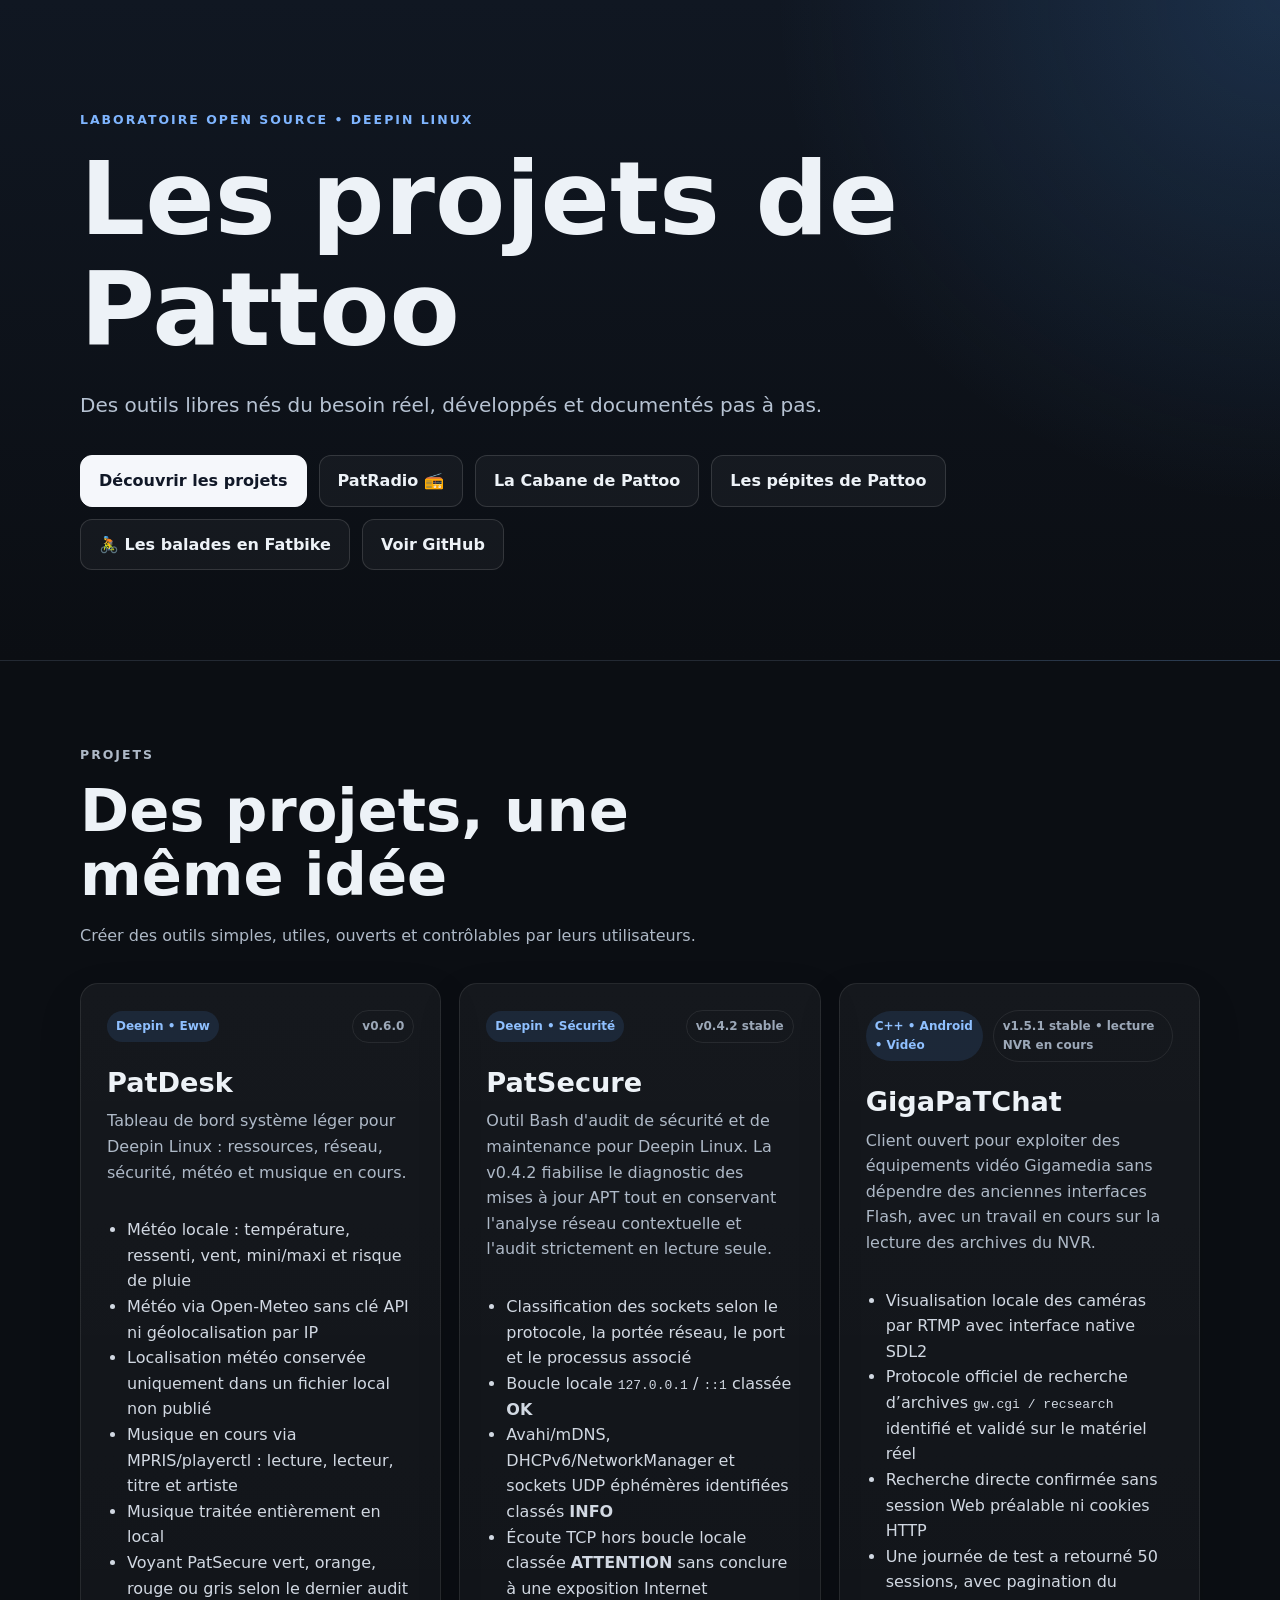
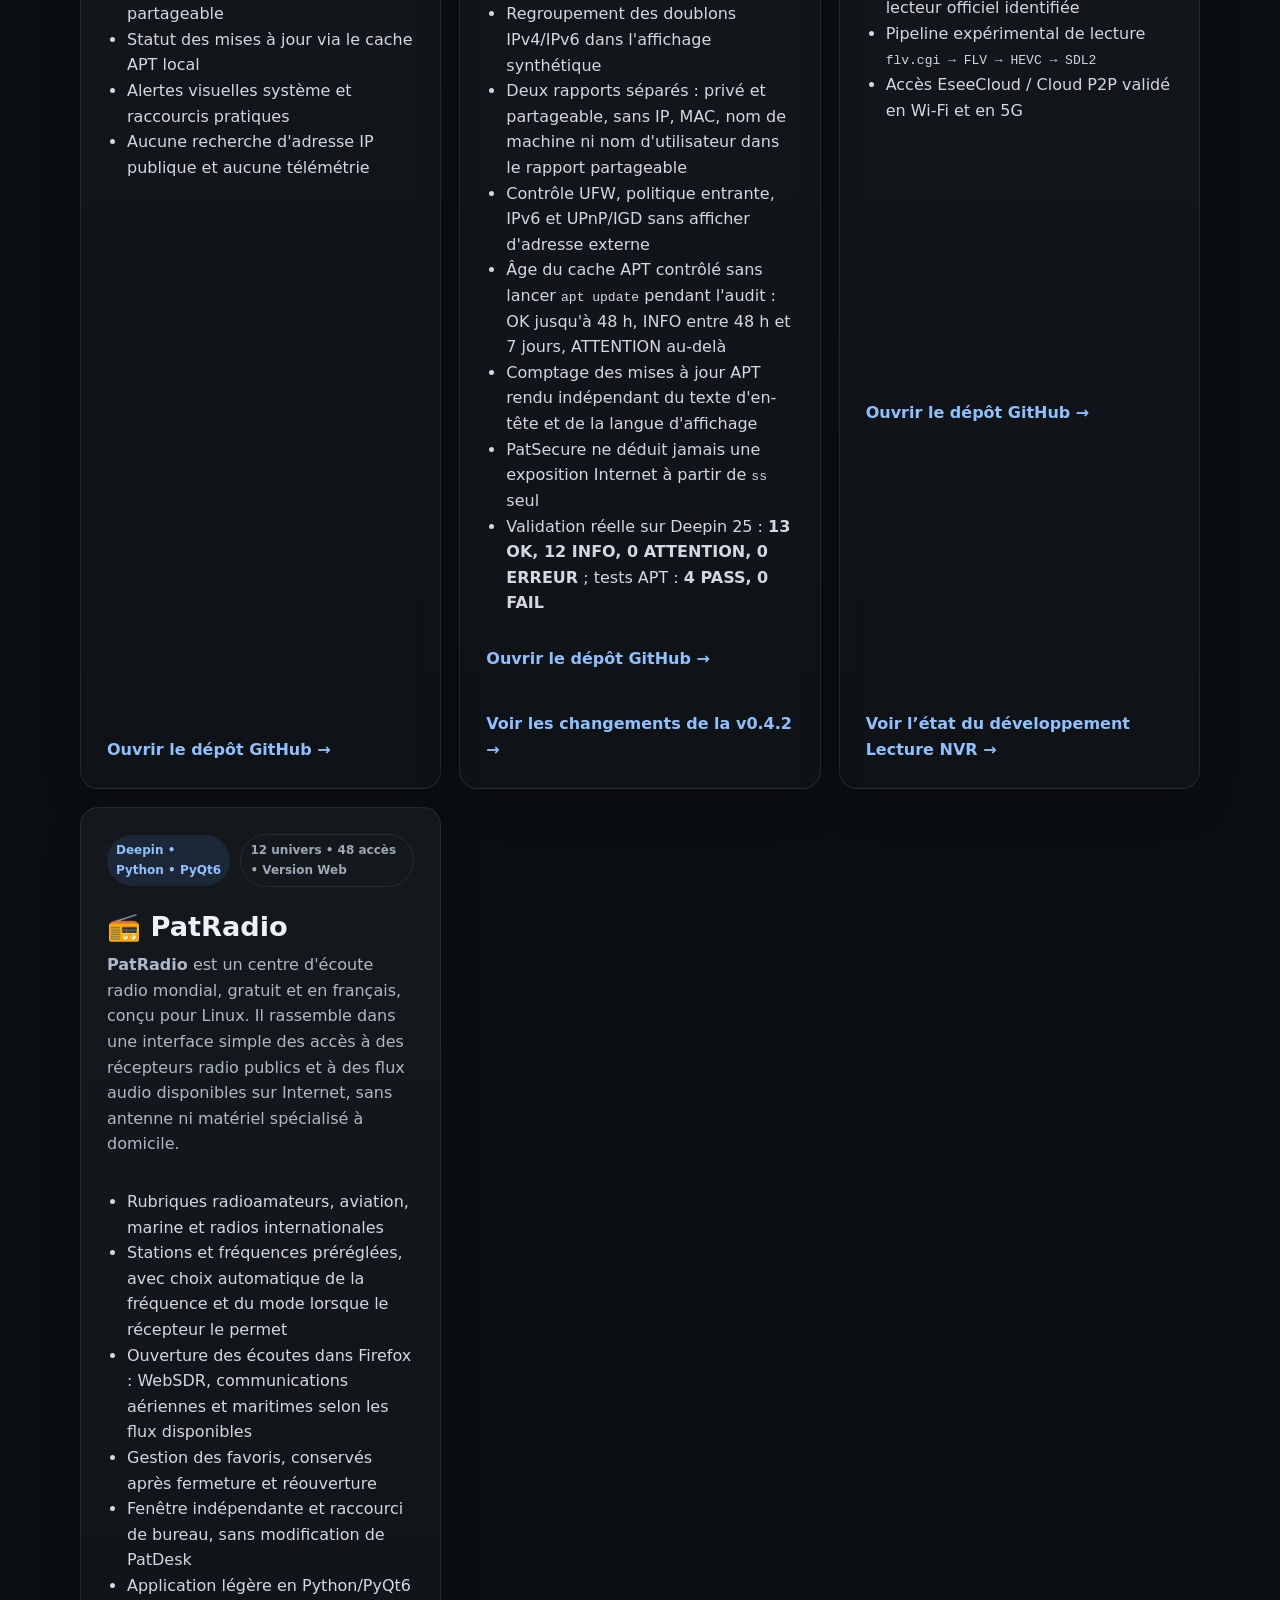
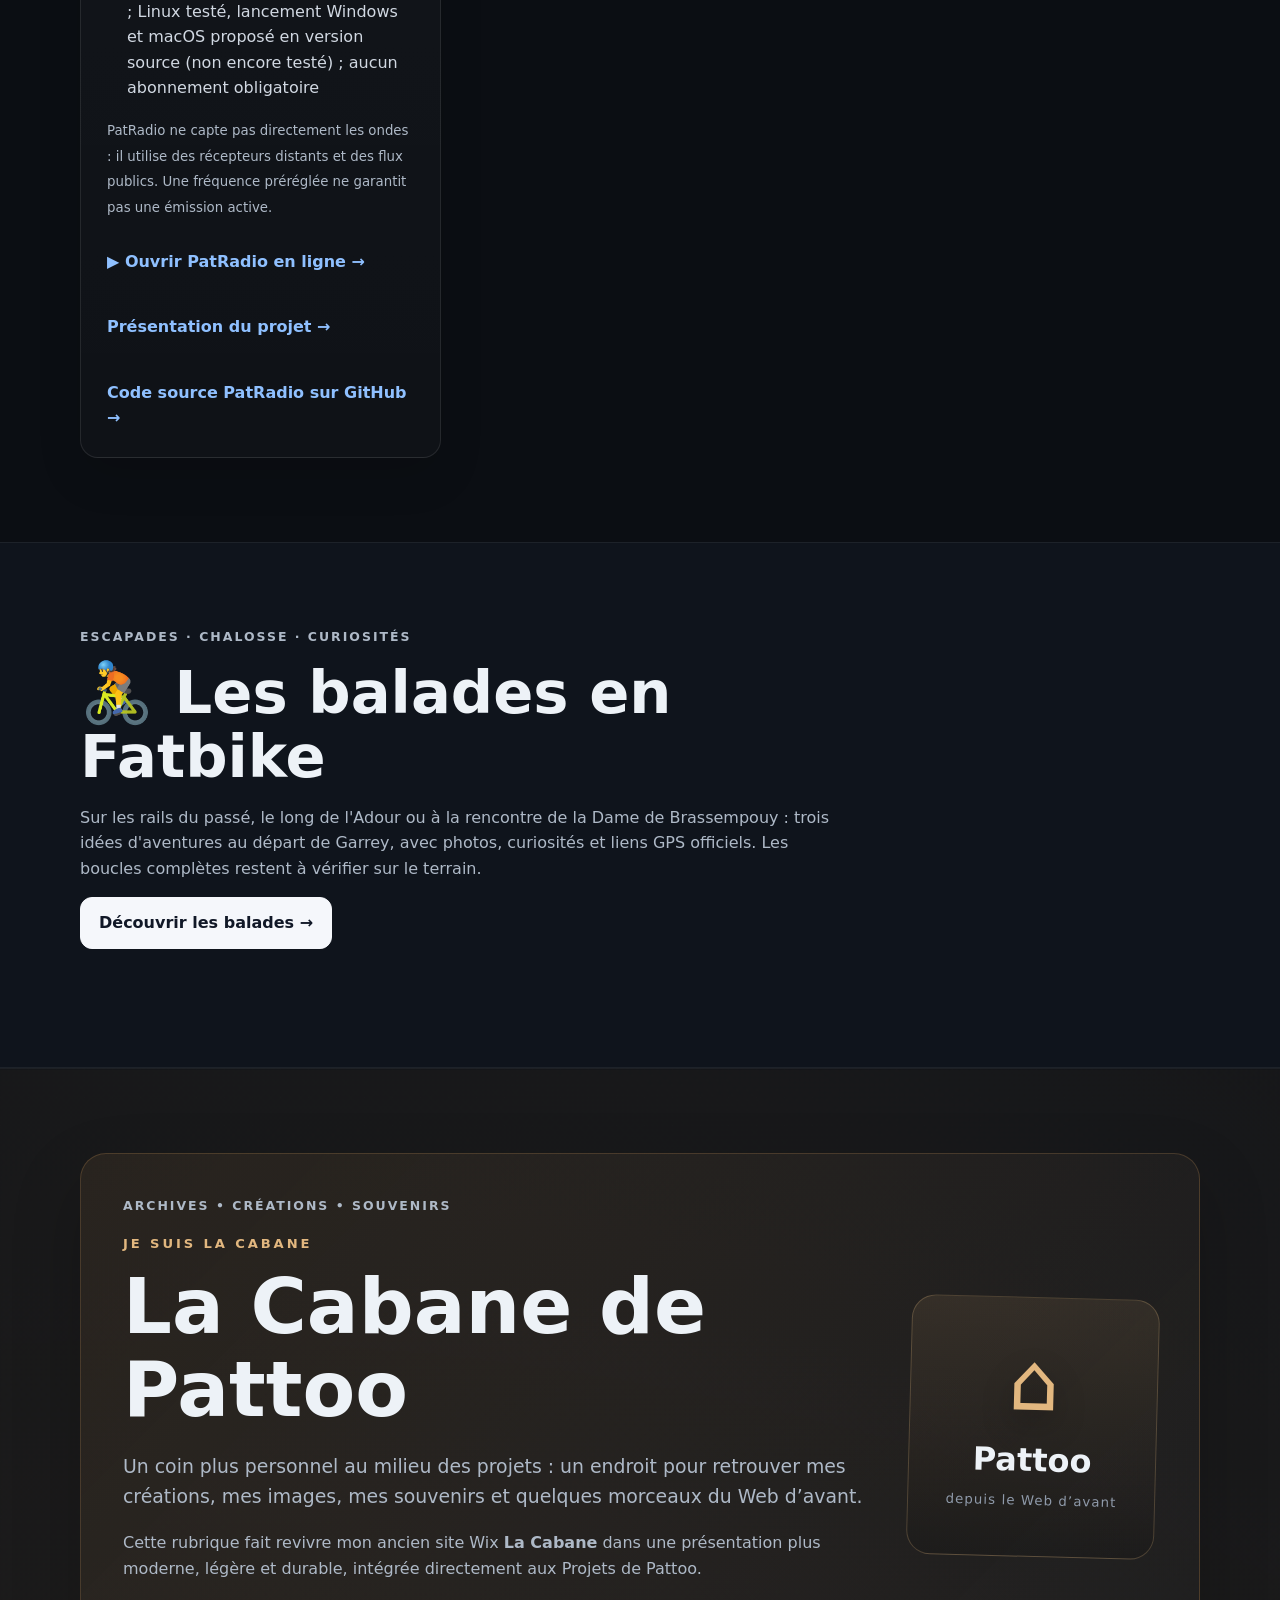
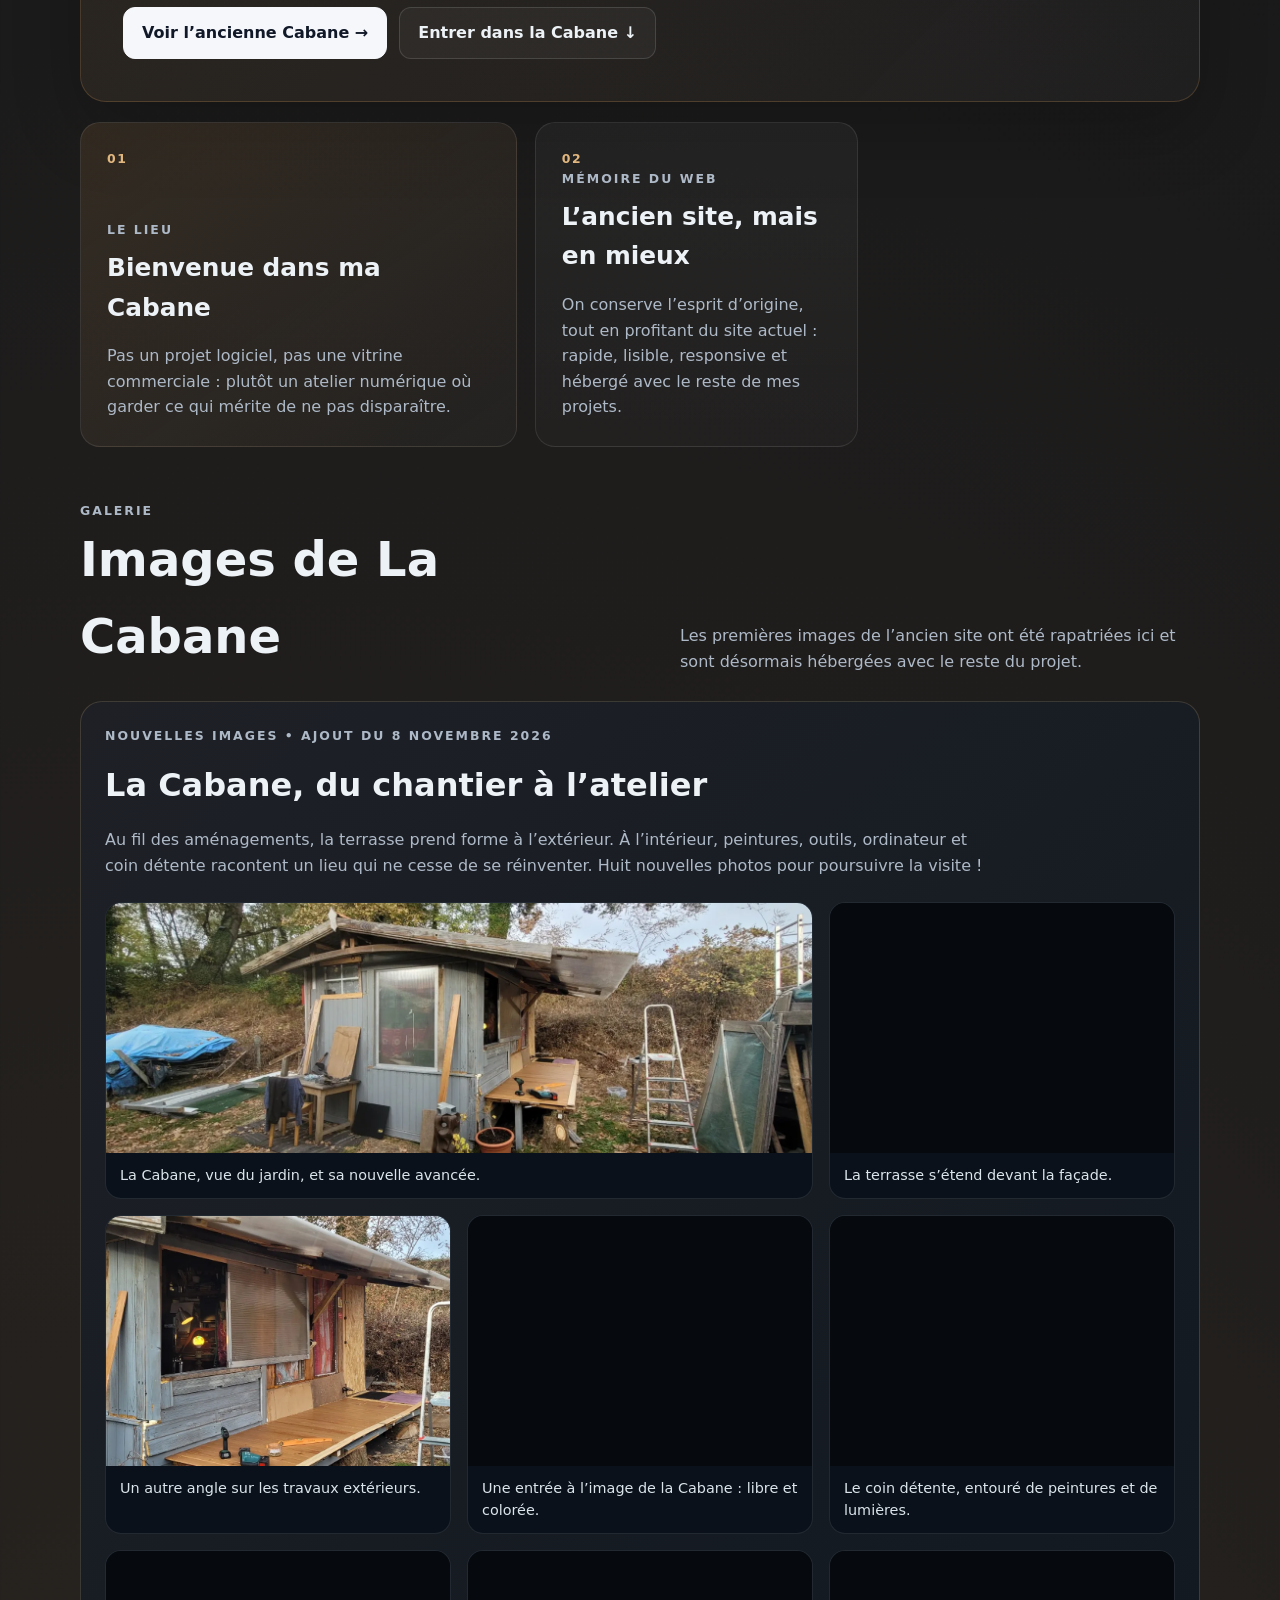
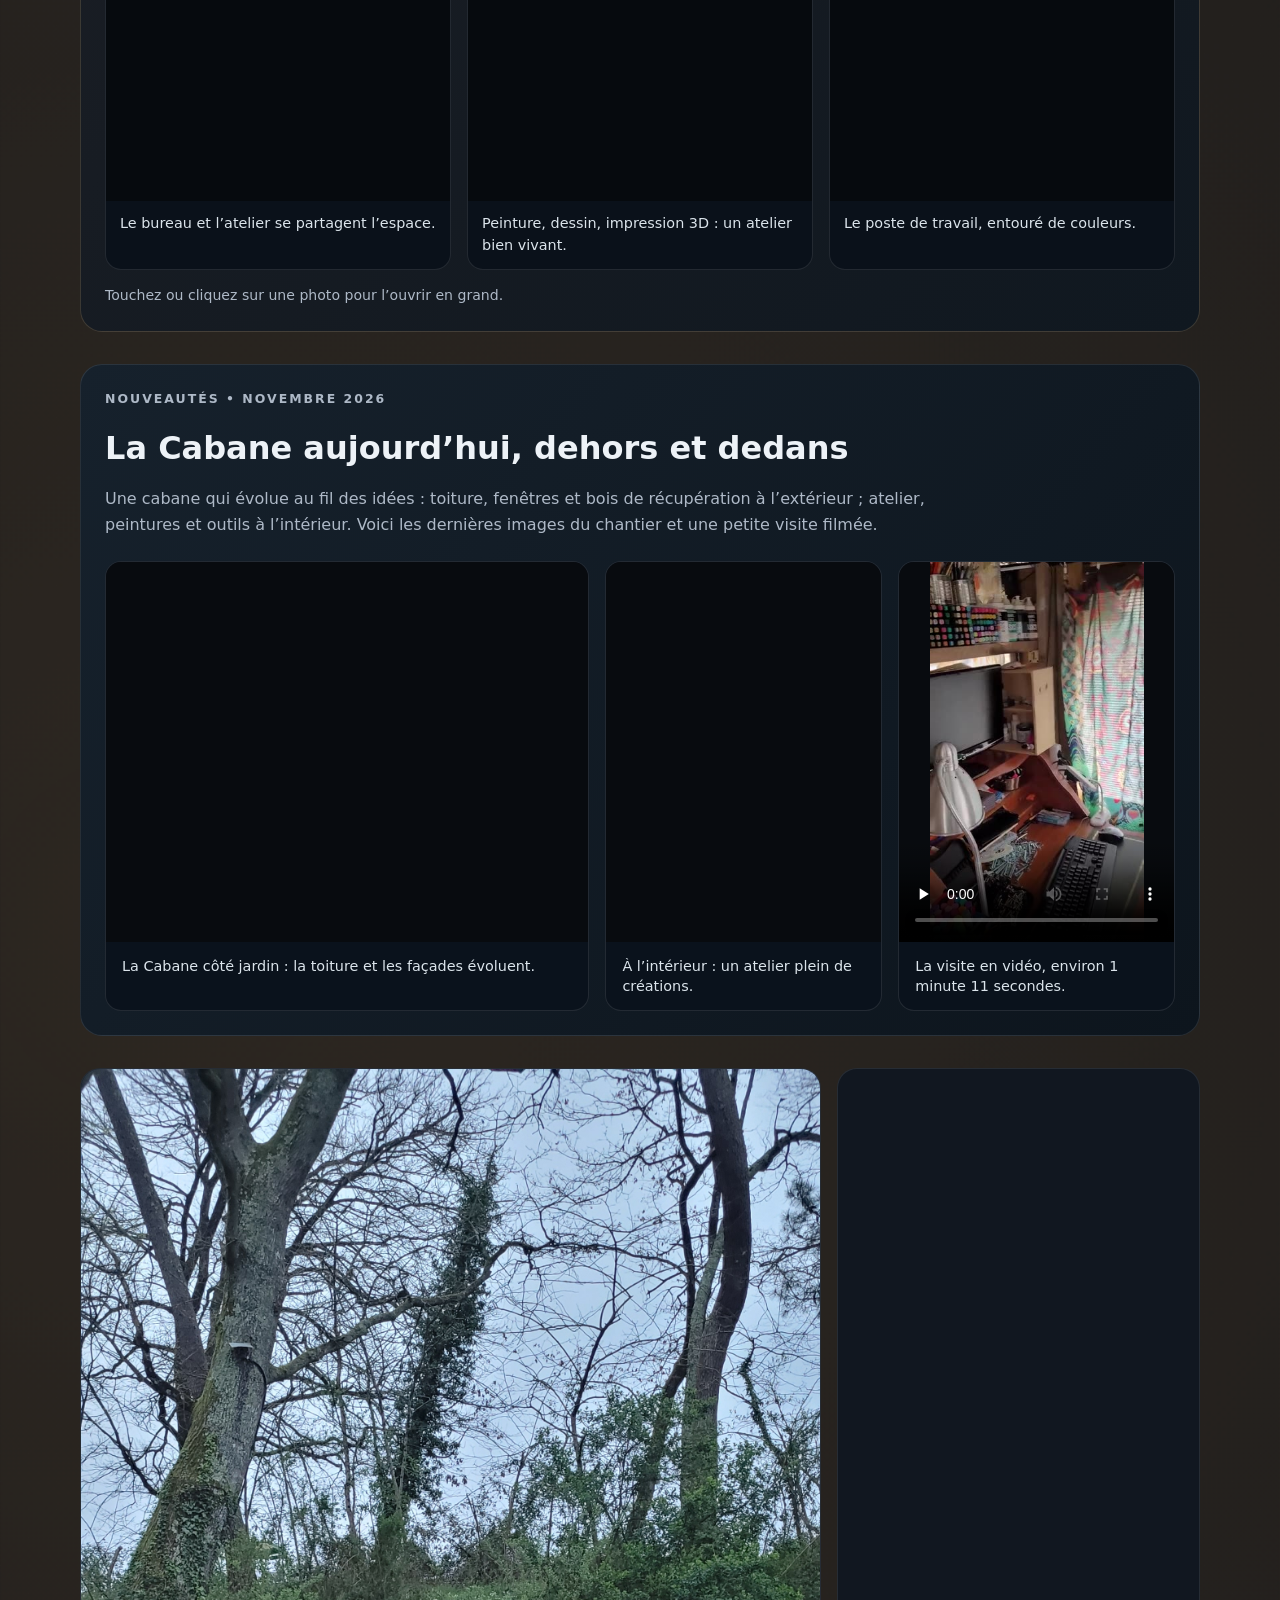
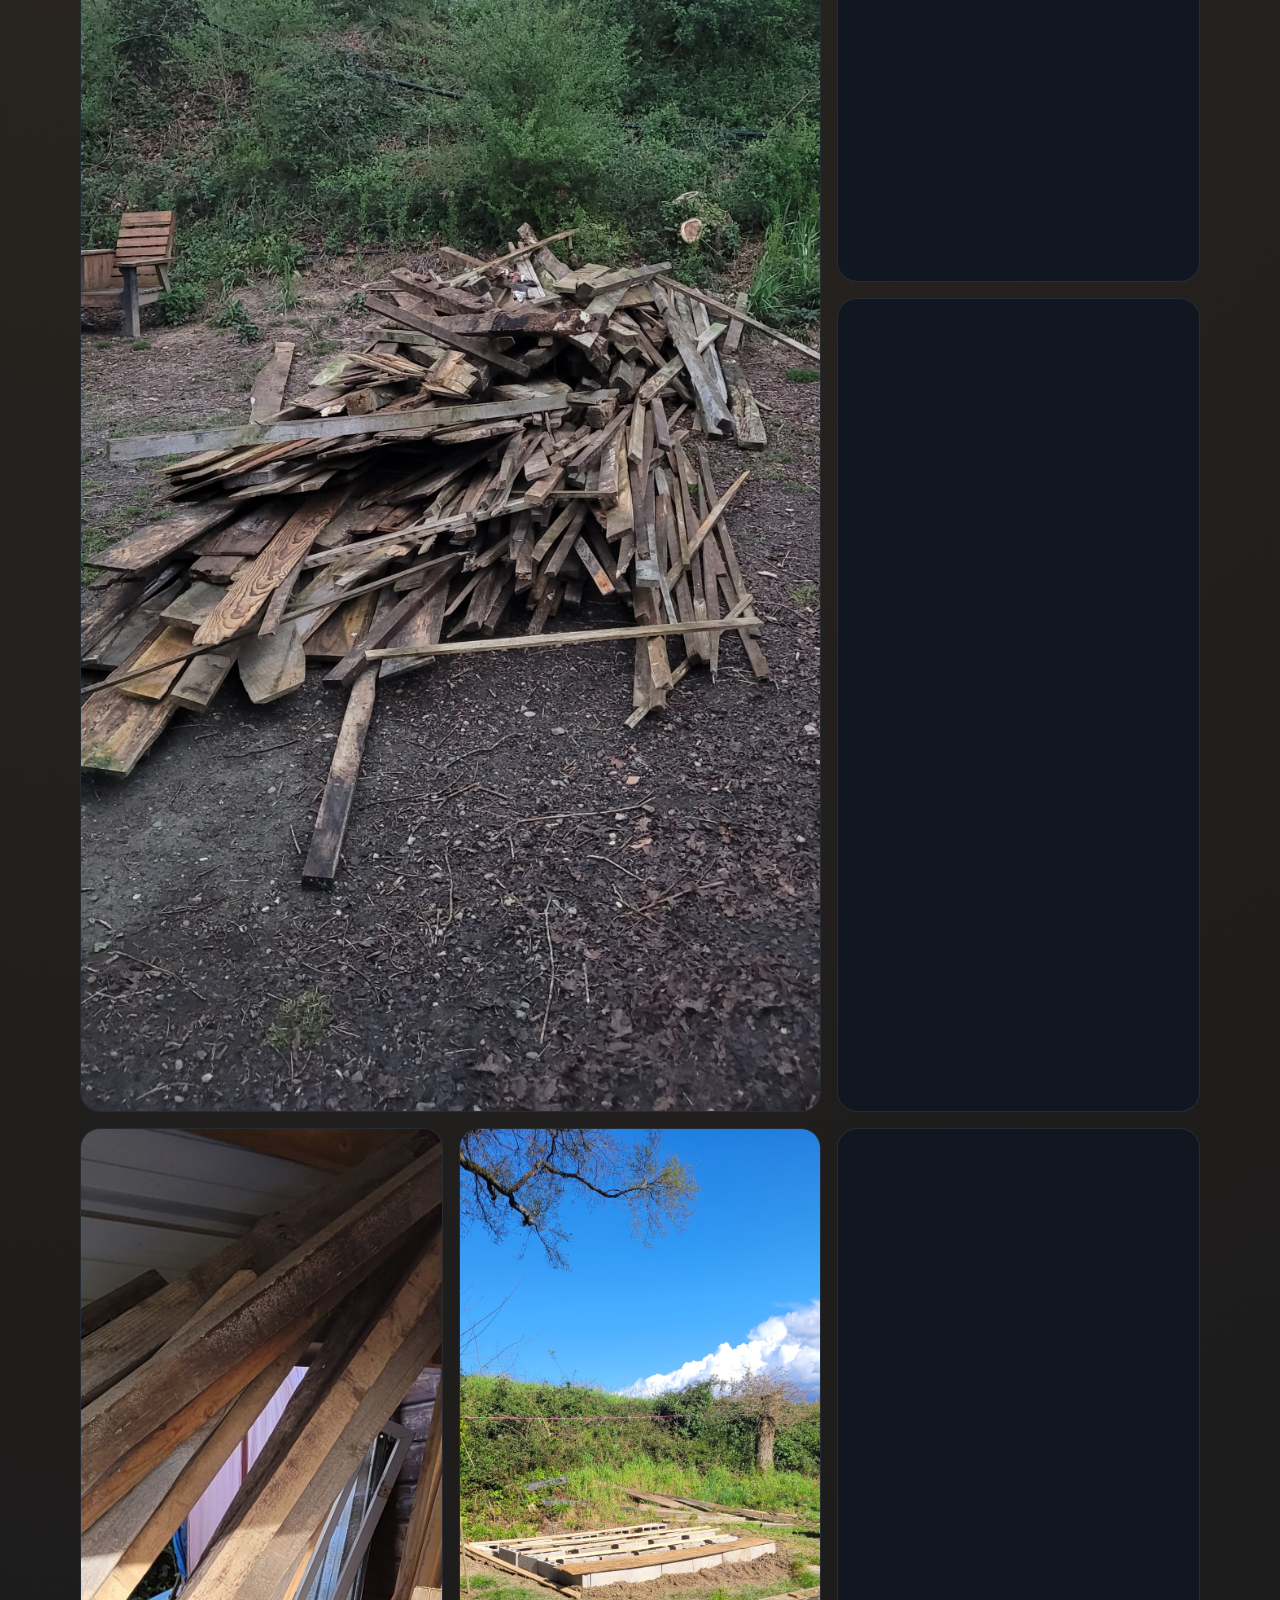
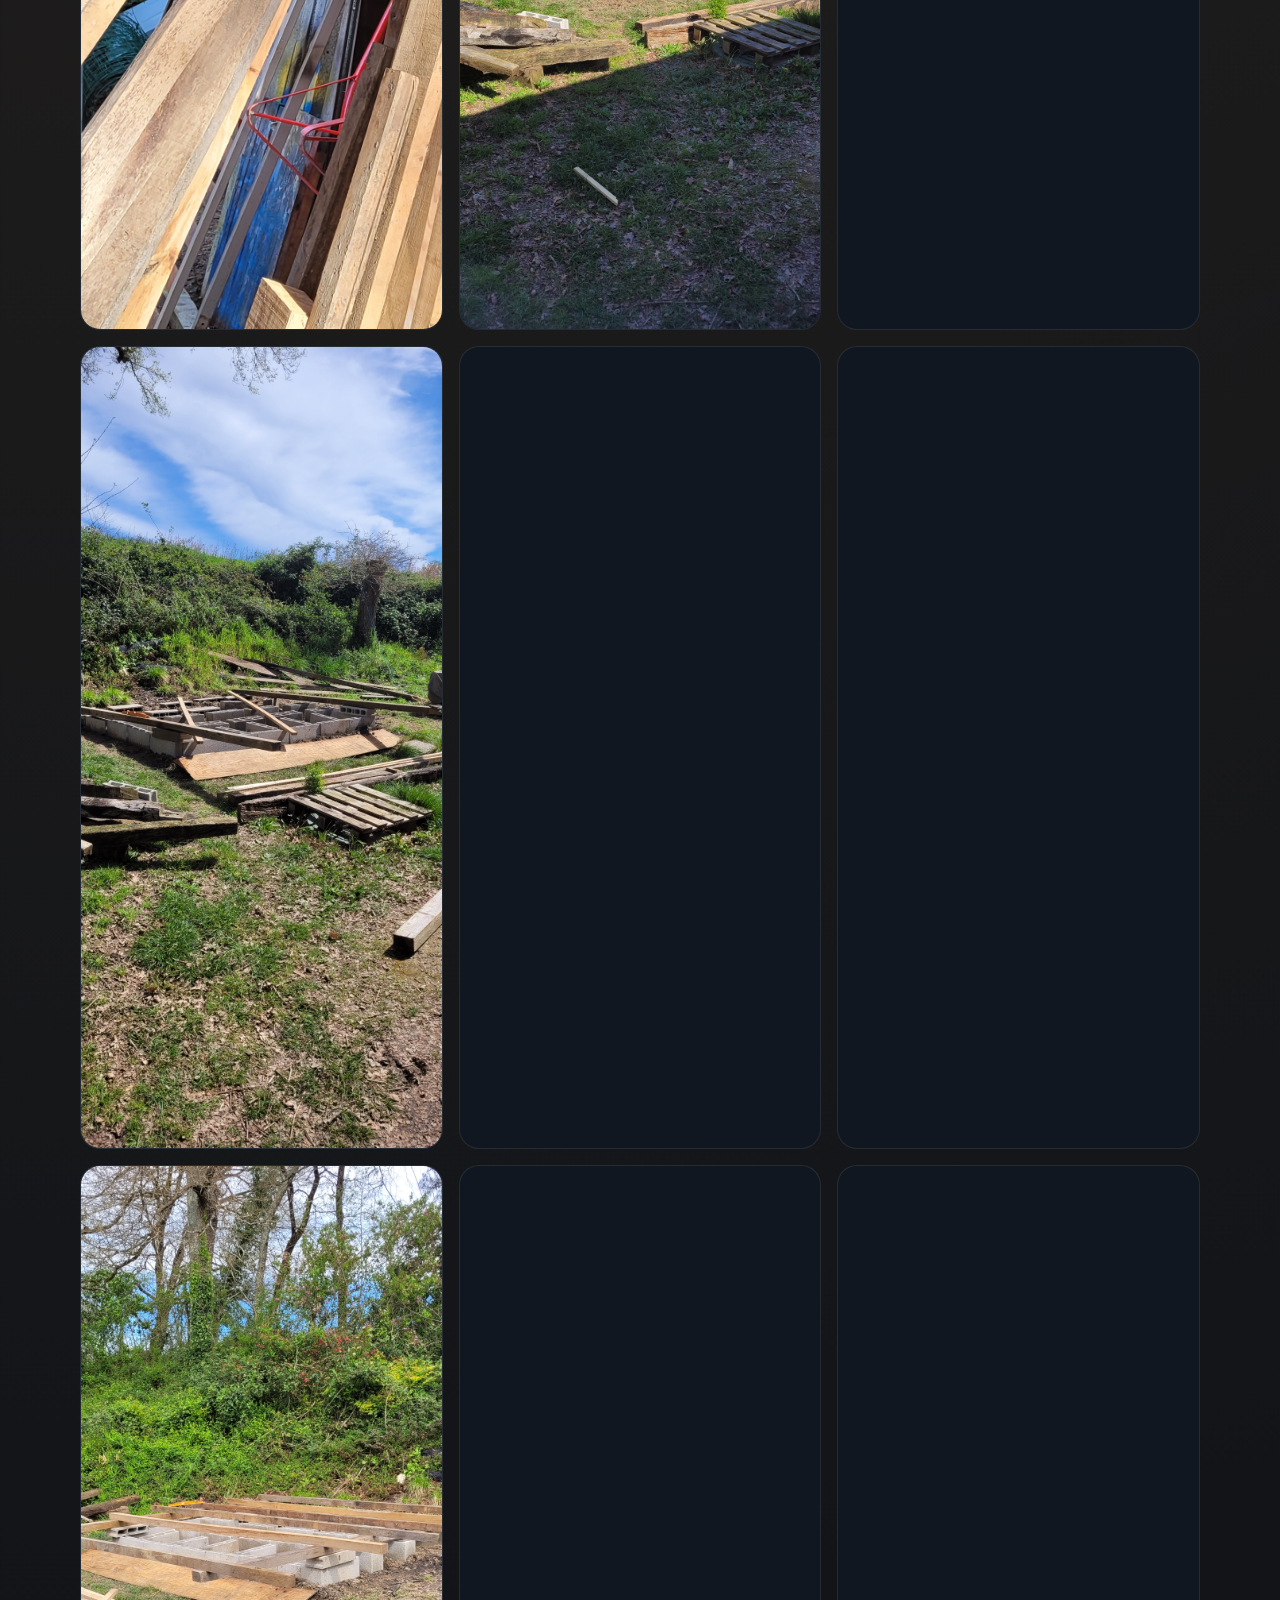
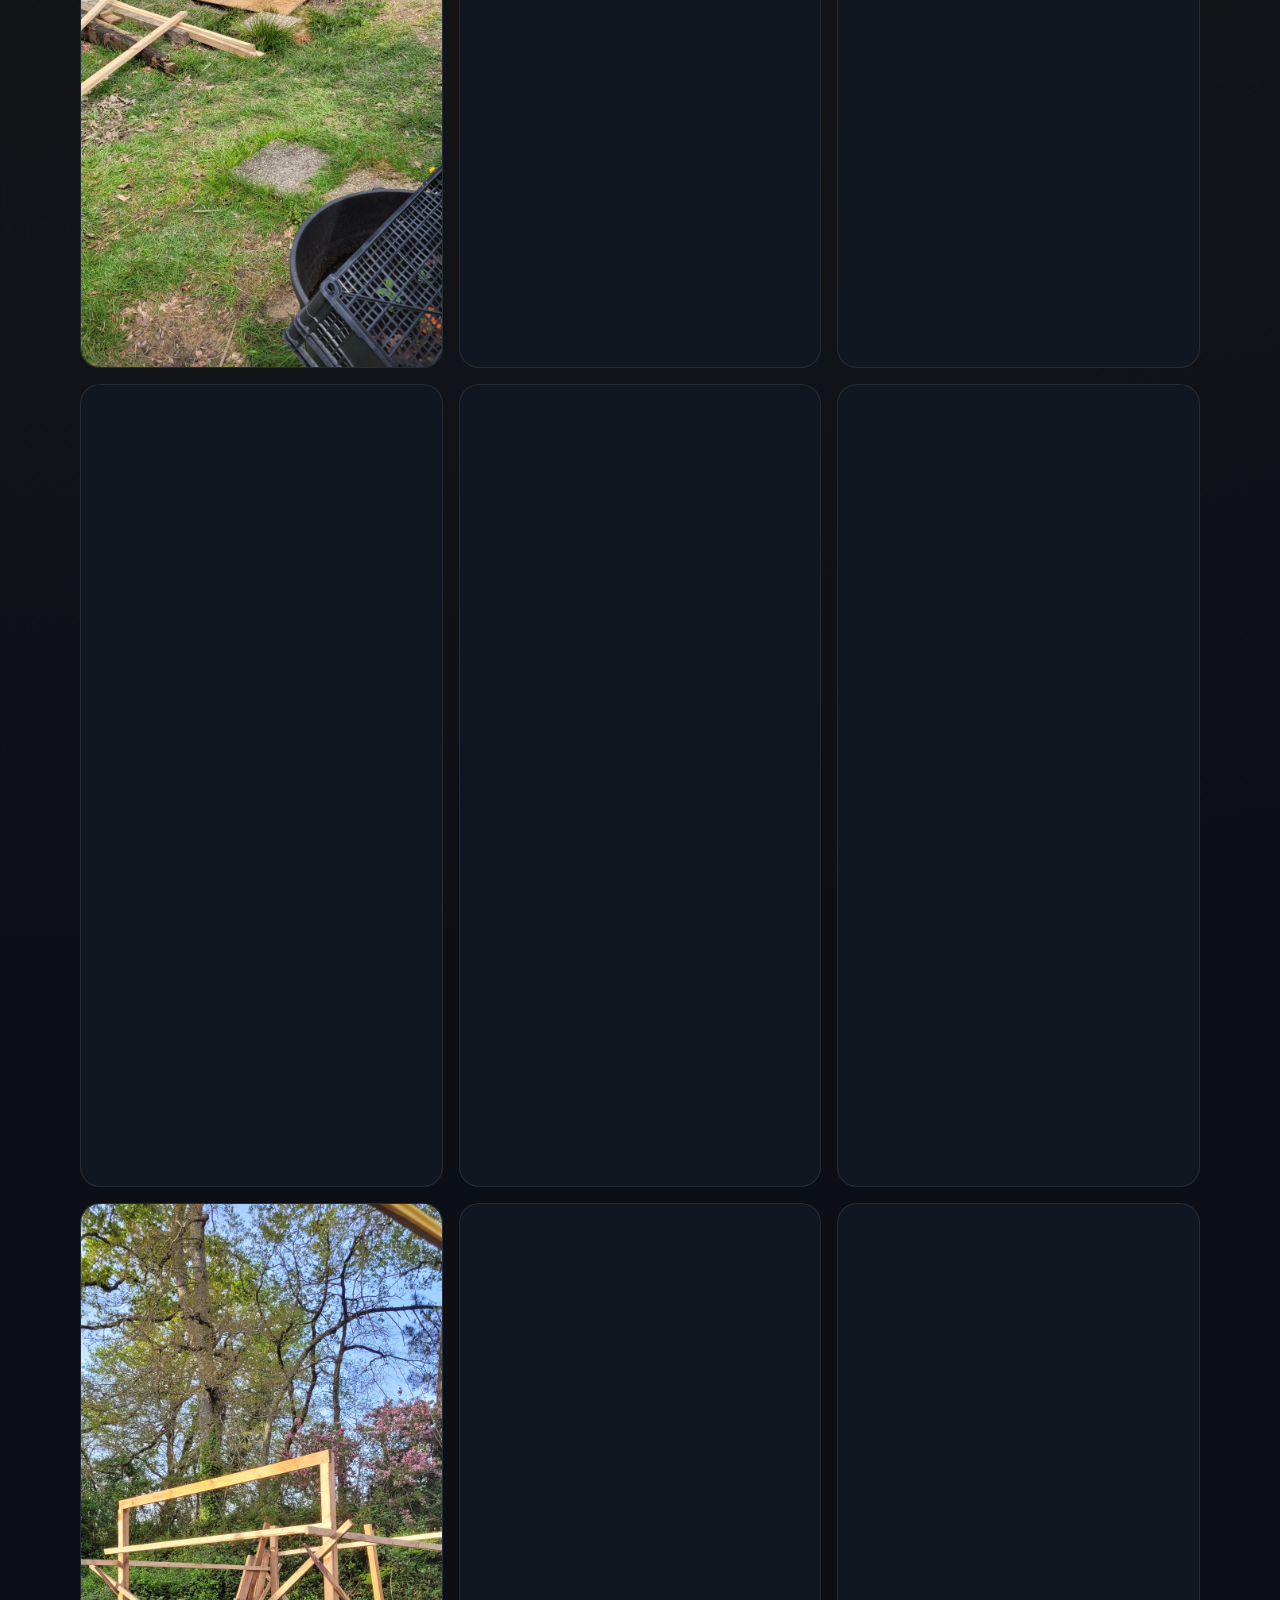
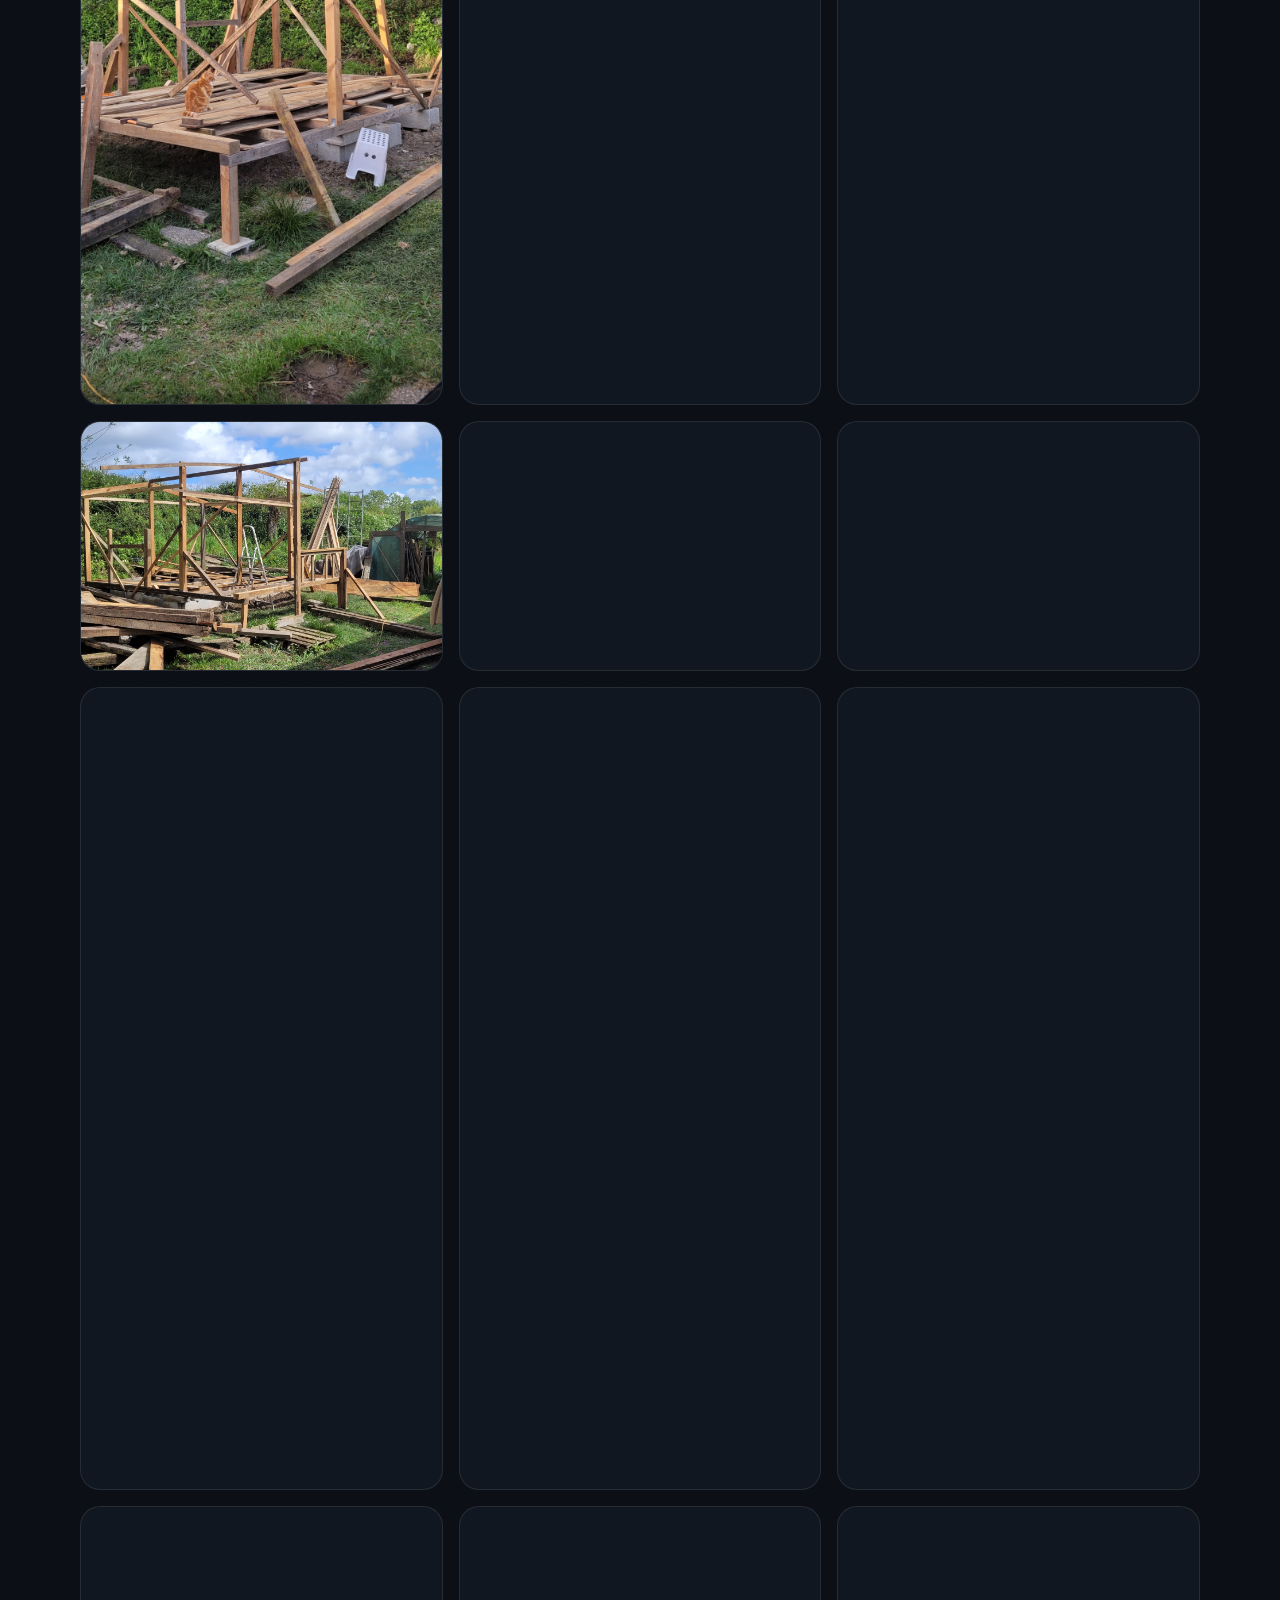
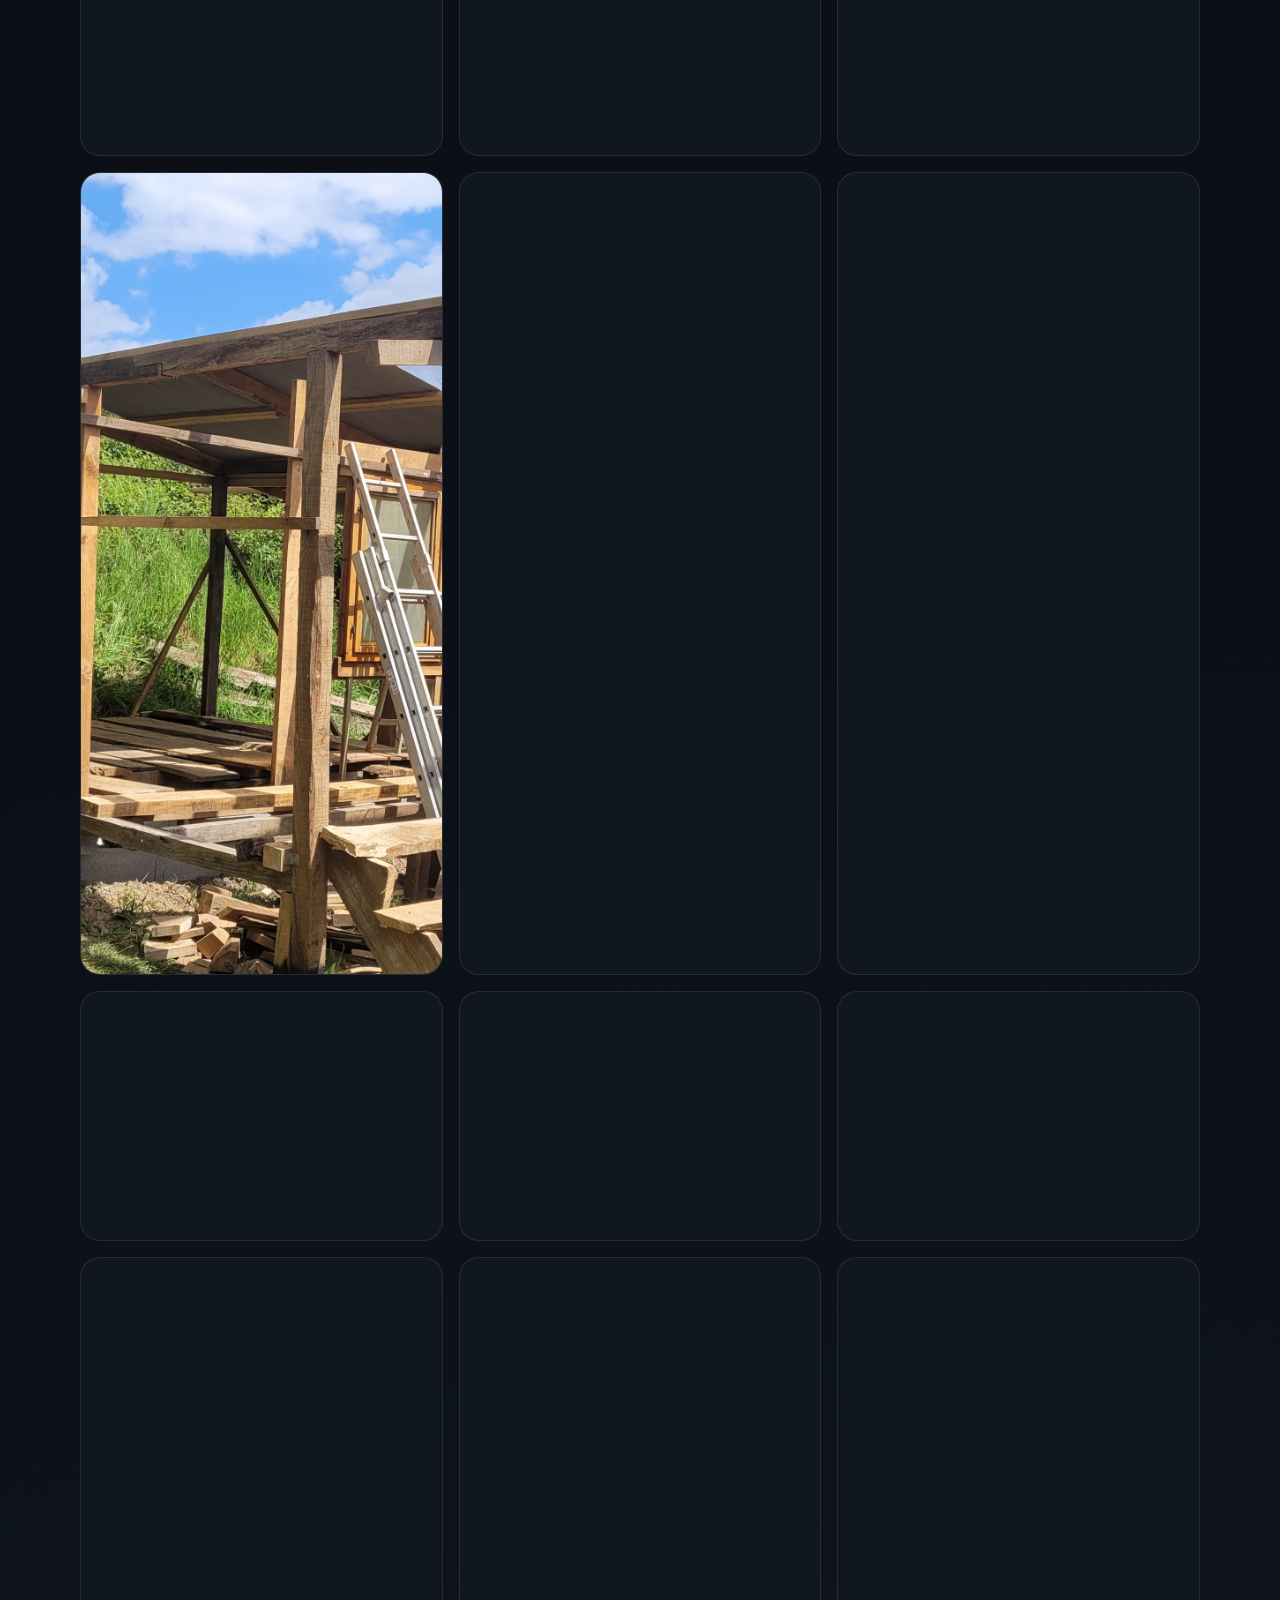
==== index.html @ 1aedaaa4 "La Cabane : ajouter huit photos de l'atelier et de la terrasse" ====
<!doctype html>
<html lang="fr">
<head>
  <meta charset="utf-8">
  <meta name="viewport" content="width=device-width,initial-scale=1">
  <meta name="description" content="Les projets de Pattoo : open source, découvertes du Web et La Cabane de Pattoo, un espace personnel dédié aux créations et aux souvenirs.">
  <title>Les projets de Pattoo</title>
  <link rel="stylesheet" href="styles.css">
</head>
<body>
  <header class="hero">
    <div class="wrap">
      <p class="eyebrow">LABORATOIRE OPEN SOURCE • DEEPIN LINUX</p>
      <h1>Les projets de Pattoo</h1>
      <p class="lead">Des outils libres nés du besoin réel, développés et documentés pas à pas.</p>
      <div class="hero-actions">
        <a class="button primary" href="#projets">Découvrir les projets</a>
        <a class="button" href="patradio.html">PatRadio 📻</a>
        <a class="button" href="#cabane">La Cabane de Pattoo</a>
        <a class="button" href="pepites.html">Les pépites de Pattoo</a>
        <a class="button" href="balades-fatbike.html">🚴 Les balades en Fatbike</a>
        <a class="button" href="https://github.com/PattooDev" rel="noreferrer">Voir GitHub</a>
      </div>
    </div>
  </header>

  <main>
    <section class="section" id="projets">
      <div class="wrap">
        <div class="section-head">
          <p class="eyebrow">PROJETS</p>
          <h2>Des projets, une même idée</h2>
          <p>Créer des outils simples, utiles, ouverts et contrôlables par leurs utilisateurs.</p>
        </div>

        <div class="grid">
          <article class="card">
            <div class="card-top">
              <span class="badge">Deepin • Eww</span>
              <span class="version">v0.6.0</span>
            </div>
            <h3>PatDesk</h3>
            <p>Tableau de bord système léger pour Deepin Linux : ressources, réseau, sécurité, météo et musique en cours.</p>
            <ul>
              <li>Météo locale : température, ressenti, vent, mini/maxi et risque de pluie</li>
              <li>Météo via Open-Meteo sans clé API ni géolocalisation par IP</li>
              <li>Localisation météo conservée uniquement dans un fichier local non publié</li>
              <li>Musique en cours via MPRIS/playerctl : lecture, lecteur, titre et artiste</li>
              <li>Musique traitée entièrement en local</li>
              <li>Voyant PatSecure vert, orange, rouge ou gris selon le dernier audit partageable</li>
              <li>Statut des mises à jour via le cache APT local</li>
              <li>Alertes visuelles système et raccourcis pratiques</li>
              <li>Aucune recherche d'adresse IP publique et aucune télémétrie</li>
            </ul>
            <a class="text-link" href="https://github.com/PattooDev/PatDesk" rel="noreferrer">Ouvrir le dépôt GitHub →</a>
          </article>

          <article class="card">
            <div class="card-top">
              <span class="badge">Deepin • Sécurité</span>
              <span class="version">v0.4.2 stable</span>
            </div>
            <h3>PatSecure</h3>
            <p>Outil Bash d'audit de sécurité et de maintenance pour Deepin Linux. La v0.4.2 fiabilise le diagnostic des mises à jour APT tout en conservant l'analyse réseau contextuelle et l'audit strictement en lecture seule.</p>
            <ul>
              <li>Classification des sockets selon le protocole, la portée réseau, le port et le processus associé</li>
              <li>Boucle locale <code>127.0.0.1</code> / <code>::1</code> classée <strong>OK</strong></li>
              <li>Avahi/mDNS, DHCPv6/NetworkManager et sockets UDP éphémères identifiées classés <strong>INFO</strong></li>
              <li>Écoute TCP hors boucle locale classée <strong>ATTENTION</strong> sans conclure à une exposition Internet</li>
              <li>Regroupement des doublons IPv4/IPv6 dans l'affichage synthétique</li>
              <li>Deux rapports séparés : privé et partageable, sans IP, MAC, nom de machine ni nom d'utilisateur dans le rapport partageable</li>
              <li>Contrôle UFW, politique entrante, IPv6 et UPnP/IGD sans afficher d'adresse externe</li>
              <li>Âge du cache APT contrôlé sans lancer <code>apt update</code> pendant l'audit : OK jusqu'à 48 h, INFO entre 48 h et 7 jours, ATTENTION au-delà</li>
              <li>Comptage des mises à jour APT rendu indépendant du texte d'en-tête et de la langue d'affichage</li>
              <li>PatSecure ne déduit jamais une exposition Internet à partir de <code>ss</code> seul</li>
              <li>Validation réelle sur Deepin 25 : <strong>13 OK, 12 INFO, 0 ATTENTION, 0 ERREUR</strong> ; tests APT : <strong>4 PASS, 0 FAIL</strong></li>
            </ul>
            <a class="text-link" href="https://github.com/PattooDev/PatSecure" rel="noreferrer">Ouvrir le dépôt GitHub →</a><br>
            <a class="text-link" href="https://github.com/PattooDev/PatSecure/blob/main/CHANGELOG.md" rel="noreferrer">Voir les changements de la v0.4.2 →</a>
          </article>

          <article class="card">
            <div class="card-top">
              <span class="badge">C++ • Android • Vidéo</span>
              <span class="version">v1.5.1 stable • lecture NVR en cours</span>
            </div>
            <h3>GigaPaTChat</h3>
            <p>Client ouvert pour exploiter des équipements vidéo Gigamedia sans dépendre des anciennes interfaces Flash, avec un travail en cours sur la lecture des archives du NVR.</p>
            <ul>
              <li>Visualisation locale des caméras par RTMP avec interface native SDL2</li>
              <li>Protocole officiel de recherche d’archives <code>gw.cgi / recsearch</code> identifié et validé sur le matériel réel</li>
              <li>Recherche directe confirmée sans session Web préalable ni cookies HTTP</li>
              <li>Une journée de test a retourné 50 sessions, avec pagination du lecteur officiel identifiée</li>
              <li>Pipeline expérimental de lecture <code>flv.cgi → FLV → HEVC → SDL2</code></li>
              <li>Accès EseeCloud / Cloud P2P validé en Wi-Fi et en 5G</li>
            </ul>
            <a class="text-link" href="https://github.com/PattooDev/GigaPaTChat" rel="noreferrer">Ouvrir le dépôt GitHub →</a><br>
            <a class="text-link" href="https://github.com/PattooDev/GigaPaTChat/blob/main/docs/LECTURE_NVR.md" rel="noreferrer">Voir l’état du développement Lecture NVR →</a>
          </article>
          <article class="card" id="patradio">
            <div class="card-top">
              <span class="badge">Deepin • Python • PyQt6</span>
              <span class="version">12 univers • 48 accès • Version Web</span>
            </div>
            <h3>📻 PatRadio</h3>
            <p><strong>PatRadio</strong> est un centre d'écoute radio mondial, gratuit et en français, conçu pour Linux. Il rassemble dans une interface simple des accès à des récepteurs radio publics et à des flux audio disponibles sur Internet, sans antenne ni matériel spécialisé à domicile.</p>
            <ul>
              <li>Rubriques radioamateurs, aviation, marine et radios internationales</li>
              <li>Stations et fréquences préréglées, avec choix automatique de la fréquence et du mode lorsque le récepteur le permet</li>
              <li>Ouverture des écoutes dans Firefox : WebSDR, communications aériennes et maritimes selon les flux disponibles</li>
              <li>Gestion des favoris, conservés après fermeture et réouverture</li>
              <li>Fenêtre indépendante et raccourci de bureau, sans modification de PatDesk</li>
              <li>Application légère en Python/PyQt6 ; Linux testé, lancement Windows et macOS proposé en version source (non encore testé) ; aucun abonnement obligatoire</li>
            </ul>
            <p><small>PatRadio ne capte pas directement les ondes : il utilise des récepteurs distants et des flux publics. Une fréquence préréglée ne garantit pas une émission active.</small></p>
            <a class="text-link" href="patradio-app.html">▶ Ouvrir PatRadio en ligne →</a><br><a class="text-link" href="patradio.html">Présentation du projet →</a><br>
            <a class="text-link" href="https://github.com/PattooDev/PatRadio" rel="noreferrer">Code source PatRadio sur GitHub →</a>
          </article>

        </div>
      </div>
    </section>


    <section class="section muted" id="fatbike">
      <div class="wrap">
        <div class="section-head">
          <p class="eyebrow">ESCAPADES · CHALOSSE · CURIOSITÉS</p>
          <h2>🚴 Les balades en Fatbike</h2>
          <p>Sur les rails du passé, le long de l'Adour ou à la rencontre de la Dame de Brassempouy : trois idées d'aventures au départ de Garrey, avec photos, curiosités et liens GPS officiels. Les boucles complètes restent à vérifier sur le terrain.</p>
          <a class="button primary" href="balades-fatbike.html">Découvrir les balades →</a>
        </div>
      </div>
    </section>

    <section class="section cabane-section" id="cabane">
      <div class="wrap">
        <div class="cabane-hero">
          <div class="cabane-copy">
            <p class="eyebrow">ARCHIVES • CRÉATIONS • SOUVENIRS</p>
            <p class="cabane-kicker">JE SUIS LA CABANE</p>
            <h2>La Cabane de Pattoo</h2>
            <p class="cabane-lead">Un coin plus personnel au milieu des projets : un endroit pour retrouver mes créations, mes images, mes souvenirs et quelques morceaux du Web d’avant.</p>
            <p>Cette rubrique fait revivre mon ancien site Wix <strong>La Cabane</strong> dans une présentation plus moderne, légère et durable, intégrée directement aux Projets de Pattoo.</p>
            <div class="cabane-actions">
              <a class="button primary" href="https://patrickventresque.wixsite.com/la-cabane" target="_blank" rel="noreferrer">Voir l’ancienne Cabane →</a>
              <a class="button" href="#cabane-galerie">Entrer dans la Cabane ↓</a>
            </div>
          </div>
          <div class="cabane-sign" aria-hidden="true">
            <span class="cabane-roof">⌂</span>
            <strong>Pattoo</strong>
            <small>depuis le Web d’avant</small>
          </div>
        </div>

        <div class="cabane-intro-grid" id="cabane-galerie">
          <article class="cabane-tile cabane-tile-large">
            <span class="cabane-number">01</span>
            <div>
              <p class="eyebrow">LE LIEU</p>
              <h3>Bienvenue dans ma Cabane</h3>
              <p>Pas un projet logiciel, pas une vitrine commerciale : plutôt un atelier numérique où garder ce qui mérite de ne pas disparaître.</p>
            </div>
          </article>
          <article class="cabane-tile">
            <span class="cabane-number">02</span>
            <div>
              <p class="eyebrow">MÉMOIRE DU WEB</p>
              <h3>L’ancien site, mais en mieux</h3>
              <p>On conserve l’esprit d’origine, tout en profitant du site actuel : rapide, lisible, responsive et hébergé avec le reste de mes projets.</p>
            </div>
          </article>
        </div>

        <div class="cabane-gallery-head">
          <div>
            <p class="eyebrow">GALERIE</p>
            <h3>Images de La Cabane</h3>
          </div>
          <p>Les premières images de l’ancien site ont été rapatriées ici et sont désormais hébergées avec le reste du projet.</p>
        </div>

        <!-- cabane-photos-2026-11-08 : huit nouvelles photos fournies par Pattoo -->
        <section class="cabane-fresh" aria-labelledby="cabane-fresh-title">
          <p class="eyebrow">NOUVELLES IMAGES • AJOUT DU 8 NOVEMBRE 2026</p>
          <h4 id="cabane-fresh-title">La Cabane, du chantier à l’atelier</h4>
          <p>Au fil des aménagements, la terrasse prend forme à l’extérieur. À l’intérieur, peintures, outils, ordinateur et coin détente racontent un lieu qui ne cesse de se réinventer. Huit nouvelles photos pour poursuivre la visite !</p>
          <div class="cabane-fresh-grid">
            <figure class="cabane-fresh-photo cabane-fresh-wide">
              <a href="images/cabane/cabane-2026-11-31.webp" target="_blank" rel="noopener noreferrer" aria-label="Voir la photo en grand : La Cabane, vue du jardin, et sa nouvelle avancée.">
                <img src="images/cabane/cabane-2026-11-31.webp" alt="Extérieur de la Cabane en bois gris, grande fenêtre et terrasse en construction" width="1440" height="648" loading="lazy" decoding="async">
              </a>
              <figcaption>La Cabane, vue du jardin, et sa nouvelle avancée.</figcaption>
            </figure>
            <figure class="cabane-fresh-photo">
              <a href="images/cabane/cabane-2026-11-30.webp" target="_blank" rel="noopener noreferrer" aria-label="Voir la photo en grand : La terrasse s’étend devant la façade.">
                <img src="images/cabane/cabane-2026-11-30.webp" alt="Terrasse en lames de bois devant la Cabane, porte et fenêtres" width="1440" height="648" loading="lazy" decoding="async">
              </a>
              <figcaption>La terrasse s’étend devant la façade.</figcaption>
            </figure>
            <figure class="cabane-fresh-photo">
              <a href="images/cabane/cabane-2026-11-29.webp" target="_blank" rel="noopener noreferrer" aria-label="Voir la photo en grand : Un autre angle sur les travaux extérieurs.">
                <img src="images/cabane/cabane-2026-11-29.webp" alt="Vue de côté de la terrasse en bois et de la toiture translucide" width="1440" height="649" loading="lazy" decoding="async">
              </a>
              <figcaption>Un autre angle sur les travaux extérieurs.</figcaption>
            </figure>
            <figure class="cabane-fresh-photo cabane-fresh-portrait">
              <a href="images/cabane/cabane-2026-11-28.webp" target="_blank" rel="noopener noreferrer" aria-label="Voir la photo en grand : Une entrée à l’image de la Cabane : libre et colorée.">
                <img src="images/cabane/cabane-2026-11-28.webp" alt="Entrée de la Cabane avec porte peinte en rose et noir, rideau bleu et escalier de bois" width="664" height="1440" loading="lazy" decoding="async">
              </a>
              <figcaption>Une entrée à l’image de la Cabane : libre et colorée.</figcaption>
            </figure>
            <figure class="cabane-fresh-photo">
              <a href="images/cabane/cabane-2026-11-33.webp" target="_blank" rel="noopener noreferrer" aria-label="Voir la photo en grand : Le coin détente, entouré de peintures et de lumières.">
                <img src="images/cabane/cabane-2026-11-33.webp" alt="Espace détente avec canapé rouge et noir, tableaux, plantes et guirlandes" width="1440" height="648" loading="lazy" decoding="async">
              </a>
              <figcaption>Le coin détente, entouré de peintures et de lumières.</figcaption>
            </figure>
            <figure class="cabane-fresh-photo">
              <a href="images/cabane/cabane-2026-11-32.webp" target="_blank" rel="noopener noreferrer" aria-label="Voir la photo en grand : Le bureau et l’atelier se partagent l’espace.">
                <img src="images/cabane/cabane-2026-11-32.webp" alt="Atelier avec bureau informatique, fauteuil, canapé, tableaux et matériel d’art" width="1440" height="648" loading="lazy" decoding="async">
              </a>
              <figcaption>Le bureau et l’atelier se partagent l’espace.</figcaption>
            </figure>
            <figure class="cabane-fresh-photo">
              <a href="images/cabane/cabane-2026-11-27.webp" target="_blank" rel="noopener noreferrer" aria-label="Voir la photo en grand : Peinture, dessin, impression 3D : un atelier bien vivant.">
                <img src="images/cabane/cabane-2026-11-27.webp" alt="Étagères de peintures et feutres, imprimante 3D orange et toiles peintes" width="1440" height="649" loading="lazy" decoding="async">
              </a>
              <figcaption>Peinture, dessin, impression 3D : un atelier bien vivant.</figcaption>
            </figure>
            <figure class="cabane-fresh-photo cabane-fresh-portrait">
              <a href="images/cabane/cabane-2026-11-26.webp" target="_blank" rel="noopener noreferrer" aria-label="Voir la photo en grand : Le poste de travail, entouré de couleurs.">
                <img src="images/cabane/cabane-2026-11-26.webp" alt="Bureau en bois avec clavier, lampe, boîtes de feutres et rideaux colorés" width="649" height="1440" loading="lazy" decoding="async">
              </a>
              <figcaption>Le poste de travail, entouré de couleurs.</figcaption>
            </figure>
          </div>
          <p class="cabane-fresh-hint">Touchez ou cliquez sur une photo pour l’ouvrir en grand.</p>
        </section>

        <!-- cabane-new-2026 : nouvelles photographies et visite vidéo -->
        <section class="cabane-now" aria-label="La Cabane aujourd’hui, novembre 2026">
          <p class="eyebrow">NOUVEAUTÉS • NOVEMBRE 2026</p>
          <h4>La Cabane aujourd’hui, dehors et dedans</h4>
          <p>Une cabane qui évolue au fil des idées : toiture, fenêtres et bois de récupération à l’extérieur ; atelier, peintures et outils à l’intérieur. Voici les dernières images du chantier et une petite visite filmée.</p>
          <div class="cabane-now-grid">
            <figure class="cabane-now-item cabane-now-exterior">
              <img src="images/cabane/cabane-exterieur-novembre-2026.jpg" alt="Extérieur de la Cabane avec toiture en tôle ondulée, fenêtres et échafaudage" loading="lazy" decoding="async" width="1536" height="692">
              <figcaption>La Cabane côté jardin : la toiture et les façades évoluent.</figcaption>
            </figure>
            <figure class="cabane-now-item cabane-now-portrait">
              <img src="images/cabane/cabane-interieur-novembre-2026.jpg" alt="Intérieur de la Cabane, plafond isolé, toile peinte et outils" loading="lazy" decoding="async" width="692" height="1536">
              <figcaption>À l’intérieur : un atelier plein de créations.</figcaption>
            </figure>
            <figure class="cabane-now-item cabane-now-portrait">
              <video controls playsinline preload="none" poster="images/cabane/cabane-visite-poster-novembre-2026.jpg" aria-label="Visite vidéo de l'intérieur de la Cabane de Pattoo">
                <source src="videos/cabane/visite-interieure-novembre-2026.mp4" type="video/mp4">
                Votre navigateur ne prend pas en charge la lecture de cette vidéo.
              </video>
              <figcaption>La visite en vidéo, environ 1 minute 11 secondes.</figcaption>
            </figure>
          </div>
        </section>

        <div class="cabane-photo-grid">
          <figure class="cabane-photo cabane-photo-featured">
            <img src="images/cabane/20240321_070514.jpg" alt="Photo de La Cabane de Pattoo" loading="lazy" decoding="async">
          </figure>
          <figure class="cabane-photo">
            <img src="images/cabane/20240330_083400.jpg" alt="Photo de La Cabane de Pattoo" loading="lazy" decoding="async">
          </figure>
          <figure class="cabane-photo">
            <img src="images/cabane/20240330_083422.jpg" alt="Photo de La Cabane de Pattoo" loading="lazy" decoding="async">
          </figure>
          <figure class="cabane-photo">
            <img src="images/cabane/20240330_083533.jpg" alt="Photo de La Cabane de Pattoo" loading="lazy" decoding="async">
          </figure>
          <figure class="cabane-photo">
            <img src="images/cabane/20240401_165109.jpg" alt="Photo de La Cabane de Pattoo" loading="lazy" decoding="async">
          </figure>
          <figure class="cabane-photo">
            <img src="images/cabane/20240401_165723.jpg" alt="Photo de La Cabane de Pattoo" loading="lazy" decoding="async">
          </figure>
          <figure class="cabane-photo">
            <img src="images/cabane/20240402_130617.jpg" alt="Photo de La Cabane de Pattoo" loading="lazy" decoding="async">
          </figure>
          <figure class="cabane-photo">
            <img src="images/cabane/20240402_130644.jpg" alt="Photo de La Cabane de Pattoo" loading="lazy" decoding="async">
          </figure>
          <figure class="cabane-photo">
            <img src="images/cabane/20240402_141231.jpg" alt="Photo de La Cabane de Pattoo" loading="lazy" decoding="async">
          </figure>
          <figure class="cabane-photo">
            <img src="images/cabane/20240402_141254.jpg" alt="Photo de La Cabane de Pattoo" loading="lazy" decoding="async">
          </figure>
          <figure class="cabane-photo">
            <img src="images/cabane/20240405_110502.jpg" alt="Photo de La Cabane de Pattoo" loading="lazy" decoding="async">
          </figure>
          <figure class="cabane-photo">
            <img src="images/cabane/20240405_110518.jpg" alt="Photo de La Cabane de Pattoo" loading="lazy" decoding="async">
          </figure>
          <figure class="cabane-photo">
            <img src="images/cabane/20240407_113805.jpg" alt="Photo de La Cabane de Pattoo" loading="lazy" decoding="async">
          </figure>
          <figure class="cabane-photo">
            <img src="images/cabane/20240407_113840.jpg" alt="Photo de La Cabane de Pattoo" loading="lazy" decoding="async">
          </figure>
          <figure class="cabane-photo">
            <img src="images/cabane/20240407_192825.jpg" alt="Photo de La Cabane de Pattoo" loading="lazy" decoding="async">
          </figure>
          <figure class="cabane-photo">
            <img src="images/cabane/20240407_192854.jpg" alt="Photo de La Cabane de Pattoo" loading="lazy" decoding="async">
          </figure>
          <figure class="cabane-photo">
            <img src="images/cabane/20240408_103328.jpg" alt="Photo de La Cabane de Pattoo" loading="lazy" decoding="async">
          </figure>
          <figure class="cabane-photo">
            <img src="images/cabane/20240408_103347.jpg" alt="Photo de La Cabane de Pattoo" loading="lazy" decoding="async">
          </figure>
          <figure class="cabane-photo">
            <img src="images/cabane/20240409_155911.jpg" alt="Photo de La Cabane de Pattoo" loading="lazy" decoding="async">
          </figure>
          <figure class="cabane-photo">
            <img src="images/cabane/20240409_155941.jpg" alt="Photo de La Cabane de Pattoo" loading="lazy" decoding="async">
          </figure>
          <figure class="cabane-photo">
            <img src="images/cabane/20240410_155207.jpg" alt="Photo de La Cabane de Pattoo" loading="lazy" decoding="async">
          </figure>
          <figure class="cabane-photo">
            <img src="images/cabane/20240410_155225.jpg" alt="Photo de La Cabane de Pattoo" loading="lazy" decoding="async">
          </figure>
          <figure class="cabane-photo">
            <img src="images/cabane/20240422_154232.jpg" alt="Photo de La Cabane de Pattoo" loading="lazy" decoding="async">
          </figure>
          <figure class="cabane-photo">
            <img src="images/cabane/20240422_161442.jpg" alt="Photo de La Cabane de Pattoo" loading="lazy" decoding="async">
          </figure>
          <figure class="cabane-photo">
            <img src="images/cabane/20240422_161516.jpg" alt="Photo de La Cabane de Pattoo" loading="lazy" decoding="async">
          </figure>
          <figure class="cabane-photo">
            <img src="images/cabane/20240423_144451.jpg" alt="Photo de La Cabane de Pattoo" loading="lazy" decoding="async">
          </figure>
          <figure class="cabane-photo">
            <img src="images/cabane/20240423_144505.jpg" alt="Photo de La Cabane de Pattoo" loading="lazy" decoding="async">
          </figure>
          <figure class="cabane-photo">
            <img src="images/cabane/20240423_152208.jpg" alt="Photo de La Cabane de Pattoo" loading="lazy" decoding="async">
          </figure>
          <figure class="cabane-photo">
            <img src="images/cabane/20240423_152227.jpg" alt="Photo de La Cabane de Pattoo" loading="lazy" decoding="async">
          </figure>
          <figure class="cabane-photo">
            <img src="images/cabane/20240423_160031.jpg" alt="Photo de La Cabane de Pattoo" loading="lazy" decoding="async">
          </figure>
          <figure class="cabane-photo">
            <img src="images/cabane/20240423_180948.jpg" alt="Photo de La Cabane de Pattoo" loading="lazy" decoding="async">
          </figure>
          <figure class="cabane-photo">
            <img src="images/cabane/20240423_181014.jpg" alt="Photo de La Cabane de Pattoo" loading="lazy" decoding="async">
          </figure>
          <figure class="cabane-photo">
            <img src="images/cabane/20240423_181033.jpg" alt="Photo de La Cabane de Pattoo" loading="lazy" decoding="async">
          </figure>
          <figure class="cabane-photo">
            <img src="images/cabane/20240423_181050.jpg" alt="Photo de La Cabane de Pattoo" loading="lazy" decoding="async">
          </figure>
          <figure class="cabane-photo">
            <img src="images/cabane/20240424_080552002.jpg" alt="Photo de La Cabane de Pattoo" loading="lazy" decoding="async">
          </figure>
          <figure class="cabane-photo">
            <img src="images/cabane/20240427_144856.jpg" alt="Photo de La Cabane de Pattoo" loading="lazy" decoding="async">
          </figure>
          <figure class="cabane-photo">
            <img src="images/cabane/20240427_144924.jpg" alt="Photo de La Cabane de Pattoo" loading="lazy" decoding="async">
          </figure>
          <figure class="cabane-photo">
            <img src="images/cabane/20240430_162307.jpg" alt="Photo de La Cabane de Pattoo" loading="lazy" decoding="async">
          </figure>
          <figure class="cabane-photo">
            <img src="images/cabane/20240430_162315.jpg" alt="Photo de La Cabane de Pattoo" loading="lazy" decoding="async">
          </figure>
          <figure class="cabane-photo">
            <img src="images/cabane/20240430_162325.jpg" alt="Photo de La Cabane de Pattoo" loading="lazy" decoding="async">
          </figure>
          <figure class="cabane-photo">
            <img src="images/cabane/20240430_162353.jpg" alt="Photo de La Cabane de Pattoo" loading="lazy" decoding="async">
          </figure>
          <figure class="cabane-photo">
            <img src="images/cabane/20240430_162405.jpg" alt="Photo de La Cabane de Pattoo" loading="lazy" decoding="async">
          </figure>
          <figure class="cabane-photo">
            <img src="images/cabane/20240430_162434.jpg" alt="Photo de La Cabane de Pattoo" loading="lazy" decoding="async">
          </figure>
          <figure class="cabane-photo">
            <img src="images/cabane/20240430_162455.jpg" alt="Photo de La Cabane de Pattoo" loading="lazy" decoding="async">
          </figure>
          <figure class="cabane-photo">
            <img src="images/cabane/20240430_184116.jpg" alt="Photo de La Cabane de Pattoo" loading="lazy" decoding="async">
          </figure>
          <figure class="cabane-photo">
            <img src="images/cabane/20240430_184137.jpg" alt="Photo de La Cabane de Pattoo" loading="lazy" decoding="async">
          </figure>
          <figure class="cabane-photo">
            <img src="images/cabane/20240430_184151.jpg" alt="Photo de La Cabane de Pattoo" loading="lazy" decoding="async">
          </figure>
          <figure class="cabane-photo">
            <img src="images/cabane/20240430_184224.jpg" alt="Photo de La Cabane de Pattoo" loading="lazy" decoding="async">
          </figure>
          <figure class="cabane-photo">
            <img src="images/cabane/20240430_184236.jpg" alt="Photo de La Cabane de Pattoo" loading="lazy" decoding="async">
          </figure>
          <figure class="cabane-photo">
            <img src="images/cabane/20240502_154422%20-%20Copie.avif" alt="Photo de La Cabane de Pattoo" loading="lazy" decoding="async">
          </figure>
          <figure class="cabane-photo">
            <img src="images/cabane/20240502_172728.jpg" alt="Photo de La Cabane de Pattoo" loading="lazy" decoding="async">
          </figure>
          <figure class="cabane-photo">
            <img src="images/cabane/20240502_180149.jpg" alt="Photo de La Cabane de Pattoo" loading="lazy" decoding="async">
          </figure>
          <figure class="cabane-photo">
            <img src="images/cabane/20240502_180224.jpg" alt="Photo de La Cabane de Pattoo" loading="lazy" decoding="async">
          </figure>
          <figure class="cabane-photo">
            <img src="images/cabane/20240502_180300.jpg" alt="Photo de La Cabane de Pattoo" loading="lazy" decoding="async">
          </figure>
          <figure class="cabane-photo">
            <img src="images/cabane/20240502_180327.jpg" alt="Photo de La Cabane de Pattoo" loading="lazy" decoding="async">
          </figure>
          <figure class="cabane-photo">
            <img src="images/cabane/20240504_163247.jpg" alt="Photo de La Cabane de Pattoo" loading="lazy" decoding="async">
          </figure>
          <figure class="cabane-photo">
            <img src="images/cabane/20240504_163305.jpg" alt="Photo de La Cabane de Pattoo" loading="lazy" decoding="async">
          </figure>
          <figure class="cabane-photo">
            <img src="images/cabane/20240504_163343.jpg" alt="Photo de La Cabane de Pattoo" loading="lazy" decoding="async">
          </figure>
          <figure class="cabane-photo">
            <img src="images/cabane/20240504_163439.jpg" alt="Photo de La Cabane de Pattoo" loading="lazy" decoding="async">
          </figure>
          <figure class="cabane-photo">
            <img src="images/cabane/20240505_164732.jpg" alt="Photo de La Cabane de Pattoo" loading="lazy" decoding="async">
          </figure>
          <figure class="cabane-photo">
            <img src="images/cabane/20240505_164801.jpg" alt="Photo de La Cabane de Pattoo" loading="lazy" decoding="async">
          </figure>
          <figure class="cabane-photo">
            <img src="images/cabane/20240505_164816.jpg" alt="Photo de La Cabane de Pattoo" loading="lazy" decoding="async">
          </figure>
          <figure class="cabane-photo">
            <img src="images/cabane/20240505_164830.jpg" alt="Photo de La Cabane de Pattoo" loading="lazy" decoding="async">
          </figure>
          <figure class="cabane-photo">
            <img src="images/cabane/20240506_170831.jpg" alt="Photo de La Cabane de Pattoo" loading="lazy" decoding="async">
          </figure>
          <figure class="cabane-photo">
            <img src="images/cabane/20240506_171029.jpg" alt="Photo de La Cabane de Pattoo" loading="lazy" decoding="async">
          </figure>
          <figure class="cabane-photo">
            <img src="images/cabane/20240506_171146.jpg" alt="Photo de La Cabane de Pattoo" loading="lazy" decoding="async">
          </figure>
          <figure class="cabane-photo">
            <img src="images/cabane/20240506_171245.jpg" alt="Photo de La Cabane de Pattoo" loading="lazy" decoding="async">
          </figure>
          <figure class="cabane-photo">
            <img src="images/cabane/20240507_105412.jpg" alt="Photo de La Cabane de Pattoo" loading="lazy" decoding="async">
          </figure>
          <figure class="cabane-photo">
            <img src="images/cabane/20240507_172029.jpg" alt="Photo de La Cabane de Pattoo" loading="lazy" decoding="async">
          </figure>
          <figure class="cabane-photo">
            <img src="images/cabane/20240507_172035.jpg" alt="Photo de La Cabane de Pattoo" loading="lazy" decoding="async">
          </figure>
          <figure class="cabane-photo">
            <img src="images/cabane/20240507_172048.jpg" alt="Photo de La Cabane de Pattoo" loading="lazy" decoding="async">
          </figure>
          <figure class="cabane-photo">
            <img src="images/cabane/20240507_172204.jpg" alt="Photo de La Cabane de Pattoo" loading="lazy" decoding="async">
          </figure>
          <figure class="cabane-photo">
            <img src="images/cabane/20240507_172213.jpg" alt="Photo de La Cabane de Pattoo" loading="lazy" decoding="async">
          </figure>
          <figure class="cabane-photo">
            <img src="images/cabane/20240510_201423.jpg" alt="Photo de La Cabane de Pattoo" loading="lazy" decoding="async">
          </figure>
          <figure class="cabane-photo">
            <img src="images/cabane/20240510_201441.jpg" alt="Photo de La Cabane de Pattoo" loading="lazy" decoding="async">
          </figure>
          <figure class="cabane-photo">
            <img src="images/cabane/20240510_201602.jpg" alt="Photo de La Cabane de Pattoo" loading="lazy" decoding="async">
          </figure>
          <figure class="cabane-photo">
            <img src="images/cabane/20240518_163114.jpg" alt="Photo de La Cabane de Pattoo" loading="lazy" decoding="async">
          </figure>
          <figure class="cabane-photo">
            <img src="images/cabane/739a12_24907fa4ad1644ceb49ab70ecb167bce~mv2.avif" alt="Photo de La Cabane de Pattoo" loading="lazy" decoding="async">
          </figure>
          <figure class="cabane-photo">
            <img src="images/cabane/739a12_5f1f907509d9429a87c6e3b8721c3457~mv2.avif" alt="Photo de La Cabane de Pattoo" loading="lazy" decoding="async">
          </figure>
          <figure class="cabane-photo">
            <img src="images/cabane/739a12_6dea8872ff0c4a188f30a6229ceeb64e~mv2.gif" alt="Animation de La Cabane de Pattoo" loading="lazy" decoding="async">
          </figure>
          <figure class="cabane-photo">
            <img src="images/cabane/739a12_fe474535911c4b65a2cb0a5b8ef94343~mv2.avif" alt="Photo de La Cabane de Pattoo" loading="lazy" decoding="async">
          </figure>
          <figure class="cabane-photo">
            <img src="images/cabane/822920937_10245629650658351_5628901082409843600_n.jpg" alt="Dernière étape de progression de La Cabane de Pattoo" loading="lazy" decoding="async">
          </figure>
          <figure class="cabane-photo">
            <img src="images/cabane/825328886_10245629607737278_2253995149255375619_n.jpg" alt="Dernière étape de progression de La Cabane de Pattoo" loading="lazy" decoding="async">
          </figure>
          <figure class="cabane-photo">
            <img src="images/cabane/825329037_10245629649898332_4218561735984135130_n.jpg" alt="Dernière étape de progression de La Cabane de Pattoo" loading="lazy" decoding="async">
          </figure>
          <figure class="cabane-photo">
            <img src="images/cabane/825329212_10245629609697327_7461899804524066775_n.jpg" alt="Dernière étape de progression de La Cabane de Pattoo" loading="lazy" decoding="async">
          </figure>
          <figure class="cabane-photo">
            <img src="images/cabane/825329243_10245629608657301_1555021666890708921_n.jpg" alt="Dernière étape de progression de La Cabane de Pattoo" loading="lazy" decoding="async">
          </figure>
          <figure class="cabane-photo">
            <img src="images/cabane/825329453_10245629609177314_7201706696430878048_n.jpg" alt="Dernière étape de progression de La Cabane de Pattoo" loading="lazy" decoding="async">
          </figure>
          <figure class="cabane-photo">
            <img src="images/cabane/825329635_10245629606857256_7463691778889890179_n.jpg" alt="Dernière étape de progression de La Cabane de Pattoo" loading="lazy" decoding="async">
          </figure>
          <figure class="cabane-photo">
            <img src="images/cabane/1000031361.jpg" alt="Façade grise de La Cabane, avec sa grande fenêtre et son toit en bois" loading="lazy" decoding="async">
          </figure>
          <figure class="cabane-photo">
            <img src="images/cabane/1000031360.jpg" alt="Côté ouvert de La Cabane, avec une tablette en bois et une plante en pot" loading="lazy" decoding="async">
          </figure>
          <figure class="cabane-photo">
            <img src="images/cabane/1000031359.jpg" alt="Porte décorée de La Cabane avec un panneau texturé et une inscription peinte" loading="lazy" decoding="async">
          </figure>
          <figure class="cabane-photo">
            <img src="images/cabane/1000031358.jpg" alt="Vue d’ensemble de La Cabane et de son toit depuis le jardin" loading="lazy" decoding="async">
          </figure>
          <figure class="cabane-photo">
            <img src="images/cabane/2026-10-01-escalier.webp" alt="Entrée de La Cabane de Pattoo avec son escalier et sa porte décorée" loading="lazy" decoding="async">
          </figure>
          <figure class="cabane-photo">
            <img src="images/cabane/2026-10-01-facade.webp" alt="Vue latérale de La Cabane de Pattoo avec ses fenêtres et son bardage gris" loading="lazy" decoding="async">
          </figure>
        </div>

        <p class="cabane-note">94 médias présentés dans la galerie, avec les dernières photos de progression ajoutées à la fin.</p>
      </div>
    </section>

    <section class="section pepites-section" id="pepites">
      <div class="wrap">
        <div class="section-head">
          <p class="eyebrow">DÉCOUVERTES DU WEB</p>
          <h2>Les pépites de Pattoo</h2>
          <p><a class="button primary" href="pepites.html">Ouvrir la page des pépites →</a></p>
          <p>Des sites utiles, étonnants, créatifs ou complètement inattendus, dénichés sur le Web et vérifiés avant publication. La sélection sera enrichie régulièrement, sans doublons.</p>
          <p><a class="text-link" href="pepites.html#pepites-8-novembre-2026">Nouveau : 9 pépites interactives (8 novembre) →</a></p>
          <p><a class="text-link" href="pepites.html#spectaculaires-29-octobre-2026">À découvrir aussi : 20 pépites spectaculaires →</a></p>
        </div>

        <aside class="linux-selection" aria-labelledby="linux-selection-title">
          <a class="linux-poster" href="images/pepites-linux-22.jpg" target="_blank" rel="noopener"><img src="images/pepites-linux-22.jpg" width="1200" height="1200" alt="Les pépites de Pattoo : 22 outils libres pour Linux, avec un globe lumineux, un ordinateur et un manchot." loading="lazy" decoding="async"></a>
          <div>
            <p class="eyebrow">NOUVELLE SÉLECTION • 18 OCTOBRE 2026</p>
            <h2 id="linux-selection-title">22 outils libres pour Linux</h2>
            <p>Créer des images, travailler le son, dicter ses idées, dessiner des plans ou transférer ses photos : découvre 22 outils utilisables gratuitement dans leur version locale, sans abonnement.</p>
            <p>21 nouvelles fiches ci-dessous et <a href="#outil-localsend">LocalSend, déjà présent dans la sélection</a>.</p>
            <p class="linux-model-note">Pour les IA, le logiciel et ses modèles ont des licences distinctes. Choisis des modèles locaux gratuits adaptés à ton usage. Les services Cloud et les API commerciales restent facultatifs et peuvent être payants. Compatibilité Linux documentée ; installation et intégration à vérifier selon la distribution.</p>
          </div>
        </aside>

        <div class="grid pepite-grid">
          <article class="card pepite-card linux-tool">
            <div class="card-top"><span class="badge">IA • Images</span><span class="version">Gratuit en local • Open source • Linux</span></div>
            <h3>Upscayl Desktop</h3>
            <a class="tool-address" href="https://github.com/upscayl/upscayl" target="_blank" rel="noopener noreferrer">https://github.com/upscayl/upscayl</a>
            <p>Agrandis des images avec une IA locale. Une piste pour les anciennes photos ; les détails reconstruits ne sont pas nécessairement fidèles à l’original. Version Desktop gratuite, distincte du Cloud.</p>
          </article>

          <article class="card pepite-card linux-tool">
            <div class="card-top"><span class="badge">IA • Traitement d’images</span><span class="version">Gratuit en local • Open source • Linux</span></div>
            <h3>chaiNNer</h3>
            <a class="tool-address" href="https://github.com/chaiNNer-org/chaiNNer" target="_blank" rel="noopener noreferrer">https://github.com/chaiNNer-org/chaiNNer</a>
            <p>Enchaîne agrandissement IA, redimensionnement et conversions dans un atelier visuel à nœuds. Pratique pour automatiser le traitement de dossiers entiers ; plus technique à prendre en main.</p>
          </article>

          <article class="card pepite-card linux-tool">
            <div class="card-top"><span class="badge">IA • Détourage</span><span class="version">Gratuit en local • Open source • Linux</span></div>
            <h3>Rembg</h3>
            <a class="tool-address" href="https://github.com/danielgatis/rembg" target="_blank" rel="noopener noreferrer">https://github.com/danielgatis/rembg</a>
            <p>Retire automatiquement le fond des photos, y compris par lots. Choisis un modèle libre comme U²-Net : les poids des modèles ont leur propre licence et BRIA comporte des restrictions commerciales.</p>
          </article>

          <article class="card pepite-card linux-tool">
            <div class="card-top"><span class="badge">IA • Création graphique</span><span class="version">Gratuit en local • Open source • Linux</span></div>
            <h3>InvokeAI Community Edition</h3>
            <a class="tool-address" href="https://github.com/invoke-ai/InvokeAI" target="_blank" rel="noopener noreferrer">https://github.com/invoke-ai/InvokeAI</a>
            <p>Génère et retouche des images sur ton ordinateur dans un espace de travail visuel. La version communautaire est gratuite ; les modèles choisis conservent leurs propres licences.</p>
          </article>

          <article class="card pepite-card linux-tool">
            <div class="card-top"><span class="badge">IA • Transcription</span><span class="version">Gratuit en local • Open source • Linux</span></div>
            <h3>Buzz</h3>
            <a class="tool-address" href="https://github.com/chidiwilliams/buzz" target="_blank" rel="noopener noreferrer">https://github.com/chidiwilliams/buzz</a>
            <p>Transforme un enregistrement audio ou une vidéo en texte et exporte des sous-titres. Fonctionne hors ligne avec un modèle local téléchargé, sans recours obligatoire à une API payante.</p>
          </article>

          <article class="card pepite-card linux-tool">
            <div class="card-top"><span class="badge">IA • Voix et traduction</span><span class="version">Gratuit en local • Open source • Linux</span></div>
            <h3>Speech Note</h3>
            <a class="tool-address" href="https://github.com/mkiol/dsnote" target="_blank" rel="noopener noreferrer">https://github.com/mkiol/dsnote</a>
            <p>Dicte un texte, fais lire un document et traduis hors ligne après téléchargement des modèles. Une application pensée pour Linux, avec plusieurs moteurs de reconnaissance et de synthèse vocale.</p>
          </article>

          <article class="card pepite-card linux-tool">
            <div class="card-top"><span class="badge">IA • Assistant local</span><span class="version">Gratuit en local • Open source • Linux</span></div>
            <h3>GPT4All</h3>
            <a class="tool-address" href="https://github.com/nomic-ai/gpt4all" target="_blank" rel="noopener noreferrer">https://github.com/nomic-ai/gpt4all</a>
            <p>Discute avec une IA locale dans une interface graphique, sans API obligatoire. Choisis un modèle adapté à ton matériel et vérifie sa licence ; le logiciel peut aussi fonctionner sans carte graphique.</p>
          </article>

          <article class="card pepite-card linux-tool">
            <div class="card-top"><span class="badge">IA • Programmation</span><span class="version">Gratuit en local • Open source • Linux</span></div>
            <h3>Aider</h3>
            <a class="tool-address" href="https://github.com/Aider-AI/aider" target="_blank" rel="noopener noreferrer">https://github.com/Aider-AI/aider</a>
            <p>Programme avec un assistant dans le terminal capable de modifier les fichiers d’un projet. Utilisable sans frais de service avec un modèle local ; les API commerciales restent facultatives et peuvent être payantes.</p>
          </article>

          <article class="card pepite-card linux-tool">
            <div class="card-top"><span class="badge">IA • Terminal</span><span class="version">Gratuit en local • Open source • Linux</span></div>
            <h3>AIChat</h3>
            <a class="tool-address" href="https://github.com/sigoden/aichat" target="_blank" rel="noopener noreferrer">https://github.com/sigoden/aichat</a>
            <p>Interroge une IA depuis le terminal, soumets-lui des fichiers et demande de l’aide sur des commandes. Connecté à Ollama en local, il fonctionne sans abonnement à un fournisseur d’IA.</p>
          </article>

          <article class="card pepite-card linux-tool">
            <div class="card-top"><span class="badge">Vidéo • Découpage</span><span class="version">Gratuit en local • Open source • Linux</span></div>
            <h3>LosslessCut</h3>
            <a class="tool-address" href="https://github.com/mifi/lossless-cut" target="_blank" rel="noopener noreferrer">https://github.com/mifi/lossless-cut</a>
            <p>Découpe rapidement une vidéo ou un enregistrement audio sans réencoder, lorsque le format le permet. Les téléchargements GitHub sont gratuits ; certaines boutiques vendent l’application pour soutenir son auteur.</p>
          </article>

          <article class="card pepite-card linux-tool">
            <div class="card-top"><span class="badge">Audio • PipeWire</span><span class="version">Gratuit en local • Open source • Linux</span></div>
            <h3>Easy Effects</h3>
            <a class="tool-address" href="https://github.com/wwmm/easyeffects" target="_blank" rel="noopener noreferrer">https://github.com/wwmm/easyeffects</a>
            <p>Personnalise le son du casque et du micro : égaliseur, compression, réduction du bruit et autres effets. Fonctionne avec PipeWire ; les effets agissent sur les flux audio du système.</p>
          </article>

          <article class="card pepite-card linux-tool">
            <div class="card-top"><span class="badge">Vidéo • Capture d’écran</span><span class="version">Gratuit en local • Open source • Linux</span></div>
            <h3>Kooha</h3>
            <a class="tool-address" href="https://github.com/SeaDve/Kooha" target="_blank" rel="noopener noreferrer">https://github.com/SeaDve/Kooha</a>
            <p>Enregistre simplement l’écran, avec du son, pour montrer une manipulation ou présenter un projet. L’intégration de capture dépend du bureau Linux et des portails disponibles.</p>
          </article>

          <article class="card pepite-card linux-tool">
            <div class="card-top"><span class="badge">Dessin • Notes</span><span class="version">Gratuit en local • Open source • Linux</span></div>
            <h3>Rnote</h3>
            <a class="tool-address" href="https://github.com/flxzt/rnote" target="_blank" rel="noopener noreferrer">https://github.com/flxzt/rnote</a>
            <p>Dessine, griffonne tes idées et annote documents et images sur des pages ou un canevas infini. Particulièrement agréable avec un stylet ; import et export de plusieurs formats.</p>
          </article>

          <article class="card pepite-card linux-tool">
            <div class="card-top"><span class="badge">Dessin • Tableau infini</span><span class="version">Gratuit en local • Open source • Linux</span></div>
            <h3>Lorien</h3>
            <a class="tool-address" href="https://github.com/mbrlabs/Lorien" target="_blank" rel="noopener noreferrer">https://github.com/mbrlabs/Lorien</a>
            <p>Pose des croquis et développe tes idées sur un tableau infini. Un carnet numérique simple, axé sur la fluidité du dessin et des fichiers de petite taille.</p>
          </article>

          <article class="card pepite-card linux-tool">
            <div class="card-top"><span class="badge">Documents • Annotation PDF</span><span class="version">Gratuit en local • Open source • Linux</span></div>
            <h3>Xournal++</h3>
            <a class="tool-address" href="https://github.com/xournalpp/xournalpp" target="_blank" rel="noopener noreferrer">https://github.com/xournalpp/xournalpp</a>
            <p>Écris, dessine et annote des PDF, à la souris ou au stylet. Utile pour commenter un plan, compléter des notes ou préparer les modifications d’une création.</p>
          </article>

          <article class="card pepite-card linux-tool">
            <div class="card-top"><span class="badge">Conception • Plans 2D et 3D</span><span class="version">Gratuit en local • Open source • Linux</span></div>
            <h3>SolveSpace</h3>
            <a class="tool-address" href="https://solvespace.com/" target="_blank" rel="noopener noreferrer">https://solvespace.com/</a>
            <p>Conçois des pièces et des assemblages avec des dimensions et contraintes précises. Un outil de dessin paramétrique pour préparer supports, mécanismes et éléments de bricolage.</p>
          </article>

          <article class="card pepite-card linux-tool">
            <div class="card-top"><span class="badge">Conception • Schémas électriques</span><span class="version">Gratuit en local • Open source • Linux</span></div>
            <h3>QElectroTech</h3>
            <a class="tool-address" href="https://qelectrotech.org/" target="_blank" rel="noopener noreferrer">https://qelectrotech.org/</a>
            <p>Dessine des schémas électriques à partir d’une vaste bibliothèque de symboles. Pratique pour documenter une installation, ses batteries, ses éclairages et ses connexions.</p>
          </article>

          <article class="card pepite-card linux-tool">
            <div class="card-top"><span class="badge">Documents • Lecture PDF</span><span class="version">Gratuit en local • Open source • Linux</span></div>
            <h3>Sioyek</h3>
            <a class="tool-address" href="https://github.com/ahrm/sioyek" target="_blank" rel="noopener noreferrer">https://github.com/ahrm/sioyek</a>
            <p>Parcours de gros PDF techniques avec une navigation pensée pour les documents complexes et leurs références. Une approche particulièrement utile pour les manuels et ouvrages d’étude.</p>
          </article>

          <article class="card pepite-card linux-tool">
            <div class="card-top"><span class="badge">Fichiers • Synchronisation</span><span class="version">Gratuit en local • Open source • Linux</span></div>
            <h3>Syncthing</h3>
            <a class="tool-address" href="https://syncthing.net/" target="_blank" rel="noopener noreferrer">https://syncthing.net/</a>
            <p>Synchronise automatiquement des dossiers entre plusieurs ordinateurs, sans abonnement à un espace Cloud. Attention : une synchronisation peut aussi propager les suppressions ; elle ne remplace pas une sauvegarde.</p>
          </article>

          <article class="card pepite-card linux-tool">
            <div class="card-top"><span class="badge">Fichiers • Doublons</span><span class="version">Gratuit en local • Open source • Linux</span></div>
            <h3>Czkawka</h3>
            <a class="tool-address" href="https://github.com/qarmin/czkawka" target="_blank" rel="noopener noreferrer">https://github.com/qarmin/czkawka</a>
            <p>Repère les fichiers en double, les photos ressemblantes, les dossiers vides et les gros fichiers. Examine les résultats avant suppression pour trier tes collections en gardant les bons exemplaires.</p>
          </article>

          <article class="card pepite-card linux-tool">
            <div class="card-top"><span class="badge">Productivité • Presse-papiers</span><span class="version">Gratuit en local • Open source • Linux</span></div>
            <h3>CopyQ</h3>
            <a class="tool-address" href="https://github.com/hluk/CopyQ" target="_blank" rel="noopener noreferrer">https://github.com/hluk/CopyQ</a>
            <p>Conserve plusieurs éléments copiés pour retrouver une ancienne commande, un texte ou une image. Un gestionnaire de presse-papiers avec recherche, classement et possibilités d’automatisation.</p>
          </article>


          <article class="card pepite-card">
            <div class="card-top">
              <span class="badge">Art • Musées</span>
              <span class="version">Gratuit</span>
            </div>
            <h3>Google Arts &amp; Culture</h3>
            <p>Explore des œuvres en haute définition, visite des musées et découvre des collections par couleur. Un vaste terrain d’inspiration pour le graphisme et la création.</p>
            <a class="text-link" href="https://artsandculture.google.com/" target="_blank" rel="noreferrer">Explorer les œuvres →</a>
          </article>

          <article class="card pepite-card">
            <div class="card-top">
              <span class="badge">Sciences • Animations</span>
              <span class="version">Consultation gratuite</span>
            </div>
            <h3>Bartosz Ciechanowski</h3>
            <p>Des explications accompagnées d’animations manipulables pour comprendre la mécanique, la lumière ou l’astronomie. Une réalisation visuelle soignée ; textes en anglais.</p>
            <a class="text-link" href="https://ciechanow.ski/" target="_blank" rel="noreferrer">Comprendre en images →</a>
          </article>

          <article class="card pepite-card">
            <div class="card-top">
              <span class="badge">Océan • Caméras</span>
              <span class="version">Gratuit</span>
            </div>
            <h3>Monterey Bay Aquarium</h3>
            <p>Observe méduses, loutres, requins et forêts de kelp grâce aux caméras de l’aquarium. Commence par Jelly Cam pour un ballet fascinant ; directs selon les horaires californiens.</p>
            <a class="text-link" href="https://www.montereybayaquarium.org/cams-videos/live-cams" target="_blank" rel="noreferrer">Observer les animaux →</a>
          </article>

          <article class="card pepite-card">
            <div class="card-top">
              <span class="badge">Création • Ressources 3D</span>
              <span class="version">Ressources gratuites • CC0</span>
            </div>
            <h3>Poly Haven</h3>
            <p>Télécharge des modèles 3D, textures et éclairages panoramiques pour créer des scènes réalistes. La bibliothèque publique est accessible sans inscription, sous licence CC0.</p>
            <a class="text-link" href="https://polyhaven.com/" target="_blank" rel="noreferrer">Explorer la bibliothèque 3D →</a>
          </article>

          <article class="card pepite-card">
            <div class="card-top">
              <span class="badge">Textures • Matériaux 3D</span>
              <span class="version">Gratuit • CC0</span>
            </div>
            <h3>ambientCG</h3>
            <p>Une bibliothèque de surfaces et de ressources réalistes pour habiller des créations 3D : pierre, métal, tissus, sols et environnements. Ressources sous licence CC0 ; soutien facultatif.</p>
            <a class="text-link" href="https://ambientcg.com/" target="_blank" rel="noreferrer">Découvrir les matériaux →</a>
          </article>

          <article class="card pepite-card">
            <div class="card-top">
              <span class="badge">Art • Fractales 3D</span>
              <span class="version">Galeries gratuites</span>
            </div>
            <h3>Mandelbulb</h3>
            <p>Explore des paysages fractals entre architectures impossibles et sculptures extraterrestres. Le site présente des artistes, des explications et des liens vers les logiciels de création.</p>
            <a class="text-link" href="https://www.mandelbulb.com/" target="_blank" rel="noreferrer">Explorer les fractales →</a>
          </article>

          <article class="card pepite-card">
            <div class="card-top">
              <span class="badge">Graphisme • Dessin</span>
              <span class="version">Version Web gratuite</span>
            </div>
            <h3>Silk</h3>
            <p>Dessine à la souris des formes lumineuses et symétriques pour inventer des motifs et des compositions. Une expérience de création graphique immédiate dans le navigateur.</p>
            <a class="text-link" href="https://weavesilk.com/" target="_blank" rel="noreferrer">Dessiner avec la lumière →</a>
          </article>

          <article class="card pepite-card">
            <div class="card-top">
              <span class="badge">Espace • Photographie</span>
              <span class="version">Consultation et téléchargements gratuits</span>
            </div>
            <h3>Les galeries James-Webb</h3>
            <p>Découvre des images de nébuleuses et de galaxies accompagnées d’explications scientifiques. Les pages proposent des téléchargements en plusieurs résolutions.</p>
            <a class="text-link" href="https://science.nasa.gov/mission/webb/multimedia/images/" target="_blank" rel="noreferrer">Admirer les images de Webb →</a>
          </article>

          <article class="card pepite-card">
            <div class="card-top">
              <span class="badge">Astronomie • Carte interactive</span>
              <span class="version">Accès libre</span>
            </div>
            <h3>ESASky</h3>
            <p>Explore le ciel à partir de véritables observations astronomiques et compare différentes longueurs d’onde. Le portail de l’ESA fonctionne dans le navigateur avec JavaScript.</p>
            <a class="text-link" href="https://sky.esa.int/" target="_blank" rel="noreferrer">Explorer le ciel →</a>
          </article>

          <article class="card pepite-card">
            <div class="card-top">
              <span class="badge">Ciel nocturne • Cartographie</span>
              <span class="version">Carte de base gratuite</span>
            </div>
            <h3>Light Pollution Map</h3>
            <p>Visualise la pollution lumineuse pour repérer les régions moins éclairées et préparer une observation du ciel nocturne. Une carte utile pour explorer les environs de Garrey.</p>
            <a class="text-link" href="https://www.lightpollutionmap.info/" target="_blank" rel="noreferrer">Repérer les ciels sombres →</a>
          </article>

          <article class="card pepite-card">
            <div class="card-top">
              <span class="badge">Art • Archives</span>
              <span class="version">Gratuit</span>
            </div>
            <h3>Public Domain Image Archive</h3>
            <p>Une collection d’illustrations, gravures et images anciennes à parcourir et télécharger, avec une vue infinie pour explorer les œuvres. Une source d’inspiration pour le graphisme et les compositions décoratives.</p>
            <a class="text-link" href="https://pdimagearchive.org/" target="_blank" rel="noreferrer">Explorer les images anciennes →</a>
          </article>

          <article class="card pepite-card">
            <div class="card-top">
              <span class="badge">Graphisme • Motifs</span>
              <span class="version">Gratuit</span>
            </div>
            <h3>Patterninja</h3>
            <p>Compose des motifs répétitifs à partir de la bibliothèque du site ou de tes propres images, puis télécharge-les en haute résolution pour l’impression et le Web.</p>
            <a class="text-link" href="https://patterninja.com/" target="_blank" rel="noreferrer">Créer un motif →</a>
          </article>

          <article class="card pepite-card">
            <div class="card-top">
              <span class="badge">Création • 3D</span>
              <span class="version">Gratuit • Open source</span>
            </div>
            <h3>Blockbench</h3>
            <p>Modélise des objets et personnages 3D aux formes simples, peins leurs textures et anime-les. L’éditeur est disponible dans le navigateur et en application de bureau.</p>
            <a class="text-link" href="https://www.blockbench.net/" target="_blank" rel="noreferrer">Créer en 3D →</a>
          </article>

          <article class="card pepite-card">
            <div class="card-top">
              <span class="badge">Jeux vidéo • Exploration 3D</span>
              <span class="version">Accès libre</span>
            </div>
            <h3>Noclip</h3>
            <p>Un musée de décors de jeux vidéo à explorer librement en déplaçant la caméra. Découvre leurs architectures et leurs paysages sous de nouveaux angles ; ordinateur conseillé.</p>
            <a class="text-link" href="https://noclip.website/" target="_blank" rel="noreferrer">Explorer les mondes virtuels →</a>
          </article>

          <article class="card pepite-card">
            <div class="card-top">
              <span class="badge">Musique • Création</span>
              <span class="version">Gratuit • Sans compte</span>
            </div>
            <h3>Chrome Music Lab</h3>
            <p>Explore les rythmes, les sons et leurs liens avec les sciences à travers des expériences interactives. Song Maker permet de composer et partager une mélodie sans connaître le solfège.</p>
            <a class="text-link" href="https://musiclab.chromeexperiments.com/" target="_blank" rel="noreferrer">Jouer avec les sons →</a>
          </article>

          <article class="card pepite-card">
            <div class="card-top">
              <span class="badge">Art • Artisanat • Inspiration</span>
              <span class="version">Articles gratuits • Boutique payante</span>
            </div>
            <h3>Colossal</h3>
            <p>Découvre des artistes, des techniques artisanales, des sculptures, des photographies et des animations à travers de grandes images. Une réserve d’idées pour les créations et les travaux manuels.</p>
            <a class="text-link" href="https://www.thisiscolossal.com/" target="_blank" rel="noreferrer">Découvrir les créations →</a>
          </article>

          <article class="card pepite-card">
            <div class="card-top">
              <span class="badge">Science • Images et vidéos</span>
              <span class="version">Consultation gratuite</span>
            </div>
            <h3>Beautiful Chemistry</h3>
            <p>Observe des réactions chimiques filmées en macro et en 4K : cristallisation, jardins chimiques, structures métalliques et changements de couleur, accompagnés d’explications scientifiques. En anglais.</p>
            <a class="text-link" href="https://www.beautifulchemistry.net/reaction" target="_blank" rel="noreferrer">Voir la beauté de la chimie →</a>
          </article>

          <article class="card pepite-card">
            <div class="card-top">
              <span class="badge">Anatomie • 3D interactive</span>
              <span class="version">Compte gratuit • 10 vues par mois</span>
            </div>
            <h3>BioDigital Human</h3>
            <p>Explore le corps humain à travers des modèles anatomiques interactifs en 3D. Interface disponible en français ; le compte personnel gratuit comprend 10 consultations de modèles par mois et 5 modèles sauvegardés.</p>
            <a class="text-link" href="https://human.biodigital.com/" target="_blank" rel="noreferrer">Explorer le corps humain →</a>
          </article>

          <article class="card pepite-card">
            <div class="card-top">
              <span class="badge">Géologie • Histoire de la Terre</span>
              <span class="version">Accès libre</span>
            </div>
            <h3>EarthViewer</h3>
            <p>Remonte l’histoire de la Terre sur un globe interactif et observe le déplacement des continents. Des données sur le climat, l’atmosphère et la biodiversité éclairent ces transformations. En anglais.</p>
            <a class="text-link" href="https://www.biointeractive.org/classroom-resources/earthviewer" target="_blank" rel="noreferrer">Explorer l’histoire de la Terre →</a>
          </article>

          <article class="card pepite-card">
            <div class="card-top">
              <span class="badge">Web rétro</span>
              <span class="version">2026</span>
            </div>
            <h3>nOS4</h3>
            <p>Une recréation d’iOS 4 directement dans le navigateur, avec son interface rétro, des applications et même quelques jeux.</p>
            <a class="text-link" href="https://nos4.fun/" target="_blank" rel="noreferrer">Découvrir nOS4 →</a>
          </article>

          <article class="card pepite-card">
            <div class="card-top">
              <span class="badge">Histoire • Cartes</span>
            </div>
            <h3>OldMapsOnline</h3>
            <p>Explore des cartes anciennes du monde entier et remonte dans le temps grâce à une recherche géographique et une frise chronologique.</p>
            <a class="text-link" href="https://www.oldmapsonline.org/" target="_blank" rel="noreferrer">Explorer les cartes →</a>
          </article>

          <article class="card pepite-card">
            <div class="card-top">
              <span class="badge">Exploration</span>
            </div>
            <h3>MapCrunch</h3>
            <p>Te téléporte au hasard quelque part dans le monde via Google Street View, avec la possibilité de limiter l’exploration à un pays ou une région.</p>
            <a class="text-link" href="https://www.mapcrunch.com/" target="_blank" rel="noreferrer">Partir au hasard →</a>
          </article>

          <article class="card pepite-card">
            <div class="card-top">
              <span class="badge">Art interactif</span>
            </div>
            <h3>Zoomquilt</h3>
            <p>Une peinture collaborative qui zoome sans fin dans un univers surréaliste. Un projet culte du Web créé en 2004.</p>
            <a class="text-link" href="https://zoomquilt.org/" target="_blank" rel="noreferrer">Entrer dans Zoomquilt →</a>
          </article>

          <article class="card pepite-card">
            <div class="card-top">
              <span class="badge">Capsule temporelle</span>
            </div>
            <h3>FutureMe</h3>
            <p>Écris aujourd’hui une lettre à ton futur toi-même et choisis la date à laquelle elle te sera envoyée.</p>
            <a class="text-link" href="https://www.futureme.org/" target="_blank" rel="noreferrer">Écrire au futur →</a>
          </article>

          <article class="card pepite-card">
            <div class="card-top">
              <span class="badge">Lecture • E-ink</span>
            </div>
            <h3>Folio</h3>
            <p>Rassemble articles, newsletters et flux RSS dans un digest propre, puis l’envoie notamment vers Kindle ou reMarkable.</p>
            <a class="text-link" href="https://myfolio.so/" target="_blank" rel="noreferrer">Découvrir Folio →</a>
          </article>

          <article class="card pepite-card">
            <div class="card-top">
              <span class="badge">Web collectif</span>
            </div>
            <h3>Internet Roadtrip</h3>
            <p>Un road trip virtuel collectif : les internautes voyagent ensemble et votent pour décider de la prochaine direction.</p>
            <a class="text-link" href="https://neal.fun/internet-roadtrip/" target="_blank" rel="noreferrer">Monter à bord →</a>
          </article>

          <article class="card pepite-card">
            <div class="card-top">
              <span class="badge">Voyage • Ambiance</span>
            </div>
            <h3>WindowSwap</h3>
            <p>Regarde le monde par les fenêtres de personnes aux quatre coins de la planète : villes, campagnes, pluie, soleil et scènes du quotidien.</p>
            <a class="text-link" href="https://www.window-swap.com/" target="_blank" rel="noreferrer">Changer de fenêtre →</a>
          </article>

          <article class="card pepite-card">
            <div class="card-top">
              <span class="badge">Web rétro • Recherche</span>
            </div>
            <h3>Wiby</h3>
            <p>Un moteur de recherche dédié au Web classique : petites pages personnelles, sites artisanaux et coins d’Internet oubliés par les grands moteurs.</p>
            <a class="text-link" href="https://wiby.me/" target="_blank" rel="noreferrer">Explorer le vieux Web →</a>
          </article>

          <article class="card pepite-card">
            <div class="card-top">
              <span class="badge">Recherche indépendante</span>
            </div>
            <h3>Marginalia Search</h3>
            <p>Un moteur indépendant qui favorise les petits sites, les contenus non commerciaux et les pages que les moteurs classiques mettent rarement en avant.</p>
            <a class="text-link" href="https://marginalia-search.com/" target="_blank" rel="noreferrer">Chercher autrement →</a>
          </article>

          <article class="card pepite-card">
            <div class="card-top">
              <span class="badge">Linux • Test en ligne</span>
            </div>
            <h3>DistroSea</h3>
            <p>Teste directement dans le navigateur de nombreuses distributions Linux et autres systèmes, dont Deepin, Mint, Debian, Fedora, FreeBSD ou Haiku.</p>
            <a class="text-link" href="https://distrosea.com/fr/" target="_blank" rel="noreferrer">Tester une distribution →</a>
          </article>

          <article class="card pepite-card">
            <div class="card-top">
              <span class="badge">Linux • WebAssembly</span>
            </div>
            <h3>WebVM</h3>
            <p>Une machine Linux exécutée directement dans le navigateur grâce à WebAssembly, avec terminal, logiciels et environnement utilisable sans installation locale.</p>
            <a class="text-link" href="https://webvm.io/" target="_blank" rel="noreferrer">Lancer WebVM →</a>
          </article>

          <article class="card pepite-card">
            <div class="card-top">
              <span class="badge">Partage • Navigateur</span>
            </div>
            <h3>PairDrop</h3>
            <p>Transfère facilement fichiers, images ou texte entre appareils depuis le navigateur, sur le réseau local ou via des salles temporaires.</p>
            <a class="text-link" href="https://pairdrop.net/" target="_blank" rel="noreferrer">Partager avec PairDrop →</a>
          </article>

          <article class="card pepite-card" id="outil-localsend">
            <div class="card-top"><span class="badge">Fichiers • Transfert local</span><span class="version">Gratuit • Open source • Linux et Android</span></div>
            <h3>LocalSend</h3>
            <a class="tool-address" href="https://github.com/localsend/localsend" target="_blank" rel="noopener noreferrer">https://github.com/localsend/localsend</a>
            <p>Transfère directement photos, textes et fichiers entre téléphone et ordinateur sur le même réseau, sans compte ni stockage Cloud. Disponible notamment sous Linux et Android ; fait aussi partie de la sélection des 22 outils libres.</p>
          </article>

          <article class="card pepite-card">
            <div class="card-top">
              <span class="badge">Sécurité • Données</span>
            </div>
            <h3>CyberChef</h3>
            <p>Un immense couteau suisse pour encoder, décoder, convertir, compresser, hacher, chiffrer et analyser des données directement dans le navigateur.</p>
            <a class="text-link" href="https://gchq.github.io/CyberChef/" target="_blank" rel="noreferrer">Ouvrir CyberChef →</a>
          </article>

          <article class="card pepite-card">
            <div class="card-top">
              <span class="badge">Savoir • Hors ligne</span>
            </div>
            <h3>Kiwix</h3>
            <p>Emporte Wikipédia et de nombreuses collections de connaissances hors ligne pour les consulter sans connexion Internet.</p>
            <a class="text-link" href="https://kiwix.org/fr/" target="_blank" rel="noreferrer">Découvrir Kiwix →</a>
          </article>

          <article class="card pepite-card">
            <div class="card-top">
              <span class="badge">Astronomie</span>
            </div>
            <h3>Stellarium Web</h3>
            <p>Un planétarium interactif dans le navigateur pour explorer étoiles, constellations, planètes et objets du ciel à différentes dates et heures.</p>
            <a class="text-link" href="https://stellarium-web.org/" target="_blank" rel="noreferrer">Explorer le ciel →</a>
          </article>

          <article class="card pepite-card">
            <div class="card-top">
              <span class="badge">Histoire • Cartographie</span>
            </div>
            <h3>OpenHistoricalMap</h3>
            <p>Une carte collaborative du monde à travers l’histoire, idéale pour replacer villes, routes, frontières et lieux anciens dans leur contexte temporel.</p>
            <a class="text-link" href="https://www.openhistoricalmap.org/" target="_blank" rel="noreferrer">Remonter le temps →</a>
          </article>

          <article class="card pepite-card">
            <div class="card-top">
              <span class="badge">Image • Compression</span>
            </div>
            <h3>Squoosh</h3>
            <p>Compresse et convertit des images avec comparaison visuelle avant/après, directement dans le navigateur et sans envoyer l’image vers un serveur.</p>
            <a class="text-link" href="https://squoosh.app/" target="_blank" rel="noreferrer">Compresser une image →</a>
          </article>

          <article class="card pepite-card">
            <div class="card-top">
              <span class="badge">Boîte à outils • Open source</span>
            </div>
            <h3>IT-Tools</h3>
            <p>Une collection très pratique d’outils informatiques : conversions, encodages, générateurs, réseau, développement et utilitaires divers.</p>
            <a class="text-link" href="https://it-tools.tech/" target="_blank" rel="noreferrer">Ouvrir IT-Tools →</a>
          </article>

          <article class="card pepite-card">
            <div class="card-top">
              <span class="badge">Voyage virtuel • Radio</span>
            </div>
            <h3>Drive &amp; Listen</h3>
            <p>Promène-toi virtuellement en voiture dans de nombreuses villes du monde tout en écoutant une radio locale et les bruits de la rue.</p>
            <a class="text-link" href="https://driveandlisten.app/" target="_blank" rel="noreferrer">Partir en balade →</a>
          </article>

          <article class="card pepite-card">
            <div class="card-top">
              <span class="badge">Web rétro • Sons</span>
            </div>
            <h3>Museum of Endangered Sounds</h3>
            <p>Un petit musée sonore consacré aux bruits des technologies qui disparaissent : modems, vieux systèmes, appareils électroniques et autres souvenirs numériques.</p>
            <a class="text-link" href="https://savethesounds.info/" target="_blank" rel="noreferrer">Écouter les sons disparus →</a>
          </article>

          <article class="card pepite-card">
            <div class="card-top">
              <span class="badge">Art • Culture Web</span>
            </div>
            <h3>Floor796</h3>
            <p>Une immense scène isométrique animée, remplie de personnages, références et clins d’œil à la culture populaire. Un véritable jeu de piste visuel.</p>
            <a class="text-link" href="https://floor796.com/" target="_blank" rel="noreferrer">Explorer Floor796 →</a>
          </article>

          <article class="card pepite-card">
            <div class="card-top">
              <span class="badge">Image • Recherche visuelle</span>
            </div>
            <h3>Same Energy</h3>
            <p>Un moteur de recherche visuel qui trouve des images partageant un style, une ambiance ou une composition similaires, avec très peu de mots-clés.</p>
            <a class="text-link" href="https://same.energy/" target="_blank" rel="noreferrer">Chercher par ambiance →</a>
          </article>

          <article class="card pepite-card">
            <div class="card-top">
              <span class="badge">Généalogie • Open source</span>
            </div>
            <h3>Gramps Web</h3>
            <p>Un système de généalogie libre pour construire, explorer et partager un arbre familial dans le navigateur, seul ou avec Gramps Desktop.</p>
            <a class="text-link" href="https://www.grampsweb.org/fr/" target="_blank" rel="noreferrer">Découvrir Gramps Web →</a>
          </article>

          <article class="card pepite-card">
            <div class="card-top">
              <span class="badge">Musique • Voyage temporel</span>
            </div>
            <h3>Radiooooo</h3>
            <p>Choisis un pays et une décennie pour écouter des morceaux issus de cette époque et de cette région. Une machine à voyager dans le temps en musique.</p>
            <a class="text-link" href="https://radiooooo.com/" target="_blank" rel="noreferrer">Voyager en musique →</a>
          </article>

          <article class="card pepite-card">
            <div class="card-top">
              <span class="badge">Audio • Ambiances</span>
            </div>
            <h3>myNoise</h3>
            <p>Des paysages sonores ajustables pour travailler, lire, se concentrer ou simplement voyager par le son : pluie, forêt, café, machines et bien plus.</p>
            <a class="text-link" href="https://mynoise.net/" target="_blank" rel="noreferrer">Écouter myNoise →</a>
          </article>

          <article class="card pepite-card">
            <div class="card-top">
              <span class="badge">Cartographie • Soleil</span>
            </div>
            <h3>ShadeMap</h3>
            <p>Visualise en 3D la position des ombres selon un lieu, une date et une heure. Très pratique pour comprendre l’ensoleillement d’un quartier ou d’un terrain.</p>
            <a class="text-link" href="https://shademap.app/" target="_blank" rel="noreferrer">Voir les ombres →</a>
          </article>

          <article class="card pepite-card">
            <div class="card-top">
              <span class="badge">Transport • Cartographie</span>
            </div>
            <h3>OpenRailwayMap</h3>
            <p>Une carte ferroviaire mondiale basée sur OpenStreetMap, avec voies, signalisation, électrification, vitesses et autres détails techniques.</p>
            <a class="text-link" href="https://www.openrailwaymap.org/" target="_blank" rel="noreferrer">Explorer le réseau ferré →</a>
          </article>

          <article class="card pepite-card">
            <div class="card-top">
              <span class="badge">Géologie • Temps profond</span>
            </div>
            <h3>Ancient Earth</h3>
            <p>Remonte jusqu’à plusieurs centaines de millions d’années pour observer la forme des continents et situer approximativement une ville actuelle dans le passé.</p>
            <a class="text-link" href="https://dinosaurpictures.org/ancient-earth/" target="_blank" rel="noreferrer">Remonter le temps géologique →</a>
          </article>

          <article class="card pepite-card">
            <div class="card-top">
              <span class="badge">Littérature • Web étrange</span>
            </div>
            <h3>Library of Babel</h3>
            <p>Une bibliothèque numérique inspirée de Borges, construite autour de toutes les combinaisons possibles de caractères selon son système. Vertigineux et totalement improbable.</p>
            <a class="text-link" href="https://libraryofbabel.info/" target="_blank" rel="noreferrer">Entrer dans la bibliothèque →</a>
          </article>

          <article class="card pepite-card">
            <div class="card-top">
              <span class="badge">Nature • Carte sonore</span>
            </div>
            <h3>Earth.fm</h3>
            <p>Une carte interactive de véritables paysages sonores naturels enregistrés aux quatre coins du monde : forêts, océans, animaux, pluie et paysages sauvages.</p>
            <a class="text-link" href="https://earth.fm/nature-soundmap/" target="_blank" rel="noreferrer">Écouter la planète →</a>
          </article>

          <article class="card pepite-card">
            <div class="card-top">
              <span class="badge">Aviation • Carte</span>
            </div>
            <h3>FlightConnections</h3>
            <p>Une carte mondiale des liaisons aériennes régulières : clique sur un aéroport pour voir immédiatement les destinations accessibles directement.</p>
            <a class="text-link" href="https://www.flightconnections.com/fr" target="_blank" rel="noreferrer">Explorer les liaisons aériennes →</a>
          </article>

          <article class="card pepite-card">
            <div class="card-top">
              <span class="badge">Botanique • IA</span>
            </div>
            <h3>Pl@ntNet</h3>
            <p>Identifie des plantes à partir de photos et explore une immense base botanique collaborative regroupant des dizaines de milliers d’espèces.</p>
            <a class="text-link" href="https://identify.plantnet.org/fr" target="_blank" rel="noreferrer">Identifier une plante →</a>
          </article>

          <article class="card pepite-card">
            <div class="card-top">
              <span class="badge">Histoire • Carte interactive</span>
            </div>
            <h3>Chronas</h3>
            <p>Une grande carte historique interactive pour explorer l’évolution des territoires, peuples, religions et cultures au fil des siècles.</p>
            <a class="text-link" href="https://chronas.org/" target="_blank" rel="noreferrer">Explorer Chronas →</a>
          </article>

          <article class="card pepite-card">
            <div class="card-top">
              <span class="badge">Curiosités • Voyage</span>
            </div>
            <h3>Atlas Obscura</h3>
            <p>Un atlas consacré aux lieux étranges, oubliés, insolites ou extraordinaires du monde : ruines, curiosités naturelles, musées improbables et trésors cachés.</p>
            <a class="text-link" href="https://www.atlasobscura.com/" target="_blank" rel="noreferrer">Explorer Atlas Obscura →</a>
          </article>

          <article class="card pepite-card">
            <div class="card-top">
              <span class="badge">Histoire • Géopolitique</span>
            </div>
            <h3>GeaCron</h3>
            <p>Sélectionne une année pour observer la carte géopolitique du monde à cette période et suivre l’évolution des frontières dans le temps.</p>
            <a class="text-link" href="https://geacron.com/" target="_blank" rel="noreferrer">Voyager dans l’histoire →</a>
          </article>
          <article class="card pepite-card">
            <div class="card-top">
              <span class="badge">Windows rétro • WebAssembly</span>
              <span class="version">Gratuit</span>
            </div>
            <h3>ExeBrowser</h3>
            <p>Lance d’anciens programmes Windows <code>.exe</code> directement dans le navigateur avec Wine et WebAssembly, sans installation et sans envoyer le fichier sur un serveur.</p>
            <a class="text-link" href="https://exebrowser.com/" target="_blank" rel="noreferrer">Lancer un EXE dans le navigateur →</a>
          </article>

          <article class="card pepite-card">
            <div class="card-top">
              <span class="badge">Palm • Émulation</span>
              <span class="version">Gratuit • Open source</span>
            </div>
            <h3>CloudpilotEmu</h3>
            <p>Un émulateur Palm OS très complet dans le navigateur pour retrouver Palm III, Palm V, Tungsten, Sony Clie et d’autres machines emblématiques.</p>
            <a class="text-link" href="https://cloudpilot-emu.github.io/" target="_blank" rel="noreferrer">Ressusciter un Palm →</a>
          </article>

          <article class="card pepite-card">
            <div class="card-top">
              <span class="badge">Cartographie • Données</span>
              <span class="version">Gratuit • Open source</span>
            </div>
            <h3>Akashic</h3>
            <p>Une plateforme auto-hébergeable pour connecter et explorer des données complexes, avec une approche cartographique, respectueuse de la vie privée et sans clés API obligatoires.</p>
            <a class="text-link" href="https://github.com/CaviraOSS/Akashic" target="_blank" rel="noreferrer">Découvrir Akashic →</a>
          </article>

          <article class="card pepite-card">
            <div class="card-top">
              <span class="badge">Cartographie • Enquêtes</span>
              <span class="version">Gratuit • Open source</span>
            </div>
            <h3>Mapsurvey</h3>
            <p>Crée des questionnaires géographiques où les participants peuvent placer des points, dessiner des zones ou tracer des itinéraires sur une carte.</p>
            <a class="text-link" href="https://mapsurvey.org/" target="_blank" rel="noreferrer">Créer une enquête cartographique →</a>
          </article>

          <article class="card pepite-card">
            <div class="card-top">
              <span class="badge">Vie privée • Géolocalisation</span>
              <span class="version">Self-host gratuit • Cloud payant</span>
            </div>
            <h3>Dawarich</h3>
            <p>Une alternative privée à Google Timeline pour conserver et explorer son historique de déplacements, avec import GPX, GeoJSON et autres formats ouverts.</p>
            <a class="text-link" href="https://dawarich.app/" target="_blank" rel="noreferrer">Découvrir Dawarich →</a>
          </article>

          <article class="card pepite-card">
            <div class="card-top">
              <span class="badge">PDF • Open source</span>
              <span class="version">Gratuit perso • Pro payant</span>
            </div>
            <h3>Stirling PDF</h3>
            <p>Une énorme boîte à outils PDF : fusion, découpe, conversion, OCR, signatures, extraction et bien d’autres fonctions, en Web, bureau ou auto-hébergement.</p>
            <a class="text-link" href="https://www.stirling.com/" target="_blank" rel="noreferrer">Ouvrir Stirling PDF →</a>
          </article>

          <article class="card pepite-card">
            <div class="card-top">
              <span class="badge">PDF • Vie privée</span>
              <span class="version">Gratuit • Open source</span>
            </div>
            <h3>BentoPDF</h3>
            <p>Une collection d’outils PDF orientée confidentialité : de nombreux traitements s’effectuent localement dans le navigateur, avec possibilité d’auto-hébergement.</p>
            <a class="text-link" href="https://www.bentopdf.com/" target="_blank" rel="noreferrer">Utiliser BentoPDF →</a>
          </article>

          <article class="card pepite-card">
            <div class="card-top">
              <span class="badge">Espace • 3D</span>
              <span class="version">Gratuit</span>
            </div>
            <h3>NASA Eyes</h3>
            <p>Explore le système solaire, les planètes, les astéroïdes et les missions spatiales en 3D à partir de données et visualisations de la NASA.</p>
            <a class="text-link" href="https://science.nasa.gov/eyes/" target="_blank" rel="noreferrer">Explorer l’espace →</a>
          </article>

          <article class="card pepite-card">
            <div class="card-top">
              <span class="badge">Infrastructure • Cartographie</span>
              <span class="version">Gratuit</span>
            </div>
            <h3>OpenInfraMap</h3>
            <p>Une carte mondiale des infrastructures issues d’OpenStreetMap : réseaux électriques, centrales, transformateurs et autres installations techniques.</p>
            <a class="text-link" href="https://openinframap.org/" target="_blank" rel="noreferrer">Explorer les infrastructures →</a>
          </article>

          <article class="card pepite-card">
            <div class="card-top">
              <span class="badge">Internet • Câbles sous-marins</span>
              <span class="version">Gratuit</span>
            </div>
            <h3>Submarine Cable Map</h3>
            <p>Une carte interactive des câbles Internet sous-marins, de leurs points d’atterrissage, de leurs propriétaires et de leurs principales caractéristiques.</p>
            <a class="text-link" href="https://www.submarinecablemap.com/" target="_blank" rel="noreferrer">Suivre les câbles sous-marins →</a>
          </article>

          <article class="card pepite-card">
            <div class="card-top">
              <span class="badge">Audio • Carte mondiale</span>
              <span class="version">Gratuit</span>
            </div>
            <h3>Radio Aporee</h3>
            <p>Une immense carte sonore collaborative faite d’enregistrements géolocalisés : villes, campagnes, gares, paysages et sons du quotidien venus du monde entier.</p>
            <a class="text-link" href="https://aporee.org/" target="_blank" rel="noreferrer">Écouter Radio Aporee →</a>
          </article>

          <article class="card pepite-card">
            <div class="card-top">
              <span class="badge">Graphisme • Accessibilité</span>
              <span class="version">Gratuit</span>
            </div>
            <h3>RandomA11y</h3>
            <p>Génère des associations de couleurs accessibles et vérifie leur contraste, très pratique pour trouver rapidement des palettes lisibles pour le Web.</p>
            <a class="text-link" href="https://randoma11y.com/" target="_blank" rel="noreferrer">Générer une palette accessible →</a>
          </article>

          <article class="card pepite-card">
            <div class="card-top">
              <span class="badge">Photo • IA</span>
              <span class="version">Freemium</span>
            </div>
            <h3>Cleanup.pictures</h3>
            <p>Efface personnes, objets, textes ou petits défauts d’une photo en peignant simplement la zone à supprimer. Une version gratuite est disponible, avec options Pro payantes.</p>
            <a class="text-link" href="https://cleanup.pictures/" target="_blank" rel="noreferrer">Nettoyer une image →</a>
          </article>

          <article class="card pepite-card">
            <div class="card-top">
              <span class="badge">OpenStreetMap • 3D</span>
              <span class="version">Gratuit</span>
            </div>
            <h3>OSM Buildings</h3>
            <p>Transforme les données OpenStreetMap en vues urbaines 3D directement dans le navigateur et propose aussi une bibliothèque pour intégrer ces rendus à des projets Web.</p>
            <a class="text-link" href="https://osmbuildings.org/" target="_blank" rel="noreferrer">Voir OpenStreetMap en 3D →</a>
          </article>

          <article class="card pepite-card">
            <div class="card-top">
              <span class="badge">SVG • Design</span>
              <span class="version">15 générateurs gratuits</span>
            </div>
            <h3>Haikei</h3>
            <p>Crée rapidement des fonds, vagues, blobs, motifs et formes abstraites exportables en SVG ou PNG. Les 15 générateurs de base restent gratuits et sans inscription.</p>
            <a class="text-link" href="https://haikei.app/" target="_blank" rel="noreferrer">Créer un fond SVG →</a>
          </article>
        </div>

        <p class="pepites-note">Sélection enrichie le 8 novembre 2026 • 249 pépites sur la page dédiée, dont une sélection de 22 outils libres pour Linux.</p>
      </div>
    </section>

    <section class="section">
      <div class="wrap split">
        <div>
          <p class="eyebrow">PHILOSOPHIE</p>
          <h2>Comprendre, garder la main, partager</h2>
        </div>
        <div>
          <p>Les projets sont conservés sur GitHub afin que le code, la documentation et l'historique restent accessibles et transportables.</p>
          <p>Le site est volontairement léger et statique : il peut être hébergé facilement et déplacé vers un autre service si nécessaire.</p>
        </div>
      </div>
    </section>

    <section class="section">
      <div class="wrap callout">
        <div>
          <p class="eyebrow">SUIVRE LE TRAVAIL</p>
          <h2>Tout est public sur GitHub</h2>
          <p>Sources, documentation et évolutions des projets sont regroupées sous le compte PattooDev.</p>
        </div>
        <a class="button primary" href="https://github.com/PattooDev" rel="noreferrer">PattooDev sur GitHub</a>
      </div>
    </section>
  </main>

  <footer>
    <div class="wrap footer-inner">
      <span>Les projets de Pattoo</span>
      <span>Open source • 2026</span>
    </div>
  </footer>
</body>
</html>
---- styles.css ----
*{box-sizing:border-box}html{scroll-behavior:smooth}body{margin:0;font-family:Inter,ui-sans-serif,system-ui,-apple-system,BlinkMacSystemFont,"Segoe UI",sans-serif;background:#0b0e13;color:#edf2f7;line-height:1.6}a{color:inherit}.wrap{width:min(1120px,calc(100% - 40px));margin:0 auto}.hero{padding:110px 0 90px;background:radial-gradient(circle at top right,rgba(74,144,226,.2),transparent 35%),linear-gradient(180deg,#101722 0%,#0b0e13 100%);border-bottom:1px solid rgba(255,255,255,.08)}.eyebrow{margin:0 0 14px;font-size:.78rem;font-weight:800;letter-spacing:.16em;color:#7fb5ff}.hero h1,.section h2{margin:0;line-height:1.08}.hero h1{font-size:clamp(3rem,8vw,6.7rem);max-width:900px}.lead{max-width:760px;font-size:1.25rem;color:#b7c3d3;margin:24px 0 0}.hero-actions{display:flex;gap:12px;flex-wrap:wrap;margin-top:34px}.button{display:inline-flex;align-items:center;justify-content:center;padding:12px 18px;border-radius:12px;text-decoration:none;border:1px solid rgba(255,255,255,.13);background:rgba(255,255,255,.04);font-weight:700}.button:hover{background:rgba(255,255,255,.08)}.button.primary{background:#f5f7fb;color:#111827;border-color:#f5f7fb}.section{padding:84px 0}.section.muted{background:#0f141c;border-top:1px solid rgba(255,255,255,.06);border-bottom:1px solid rgba(255,255,255,.06)}.section-head{max-width:760px;margin-bottom:34px}.section h2{font-size:clamp(2rem,5vw,3.7rem);margin-bottom:16px}.section p{color:#aeb9c7}.grid{display:grid;grid-template-columns:repeat(3,minmax(0,1fr));gap:18px}.card{display:flex;flex-direction:column;min-height:100%;padding:26px;border:1px solid rgba(255,255,255,.09);border-radius:18px;background:linear-gradient(180deg,rgba(255,255,255,.045),rgba(255,255,255,.02));box-shadow:0 18px 45px rgba(0,0,0,.12)}.card h3{font-size:1.7rem;margin:18px 0 4px}.card p{margin-top:0}.card ul{padding-left:20px;color:#d1d8e2}.card-top{display:flex;align-items:center;justify-content:space-between;gap:10px}.badge,.version{font-size:.75rem;font-weight:800;padding:6px 9px;border-radius:999px}.badge{background:rgba(84,156,255,.12);color:#8fc0ff}.version{color:#9ca8b8;border:1px solid rgba(255,255,255,.08)}.text-link{margin-top:auto;padding-top:14px;text-decoration:none;font-weight:800;color:#8fc0ff}.text-link:hover{text-decoration:underline}.split{display:grid;grid-template-columns:1fr 1.1fr;gap:52px;align-items:start}.callout{display:flex;align-items:center;justify-content:space-between;gap:30px;padding:34px;border:1px solid rgba(255,255,255,.09);border-radius:20px;background:linear-gradient(135deg,rgba(76,137,255,.08),rgba(255,255,255,.02))}.callout h2{font-size:clamp(2rem,4vw,3rem);margin-bottom:10px}footer{padding:28px 0 36px;color:#7f8a99}.footer-inner{display:flex;justify-content:space-between;gap:18px;border-top:1px solid rgba(255,255,255,.08);padding-top:22px}@media(max-width:900px){.grid{grid-template-columns:1fr}.split{grid-template-columns:1fr}.callout{align-items:flex-start;flex-direction:column}.hero{padding-top:80px}}@media(max-width:560px){.wrap{width:min(100% - 24px,1120px)}.hero{padding:68px 0 58px}.section{padding:62px 0}.card{padding:22px}.footer-inner{flex-direction:column}}

.pepites-section{background:#0f141c;border-top:1px solid rgba(255,255,255,.06);border-bottom:1px solid rgba(255,255,255,.06)}
.pepite-grid{grid-template-columns:repeat(3,minmax(0,1fr))}
.pepite-card{position:relative;overflow:hidden}
.pepite-card:before{content:"";position:absolute;inset:0 0 auto 0;height:3px;background:linear-gradient(90deg,#7fb5ff,transparent);opacity:.75}
.pepite-card h3{margin-top:20px}
.pepites-note{margin:24px 0 0;font-size:.9rem;color:#7f8a99}
@media(max-width:900px){.pepite-grid{grid-template-columns:1fr}}


/* La Cabane de Pattoo */
.cabane-section{
  position:relative;
  overflow:hidden;
  background:
    radial-gradient(circle at 12% 15%,rgba(212,155,87,.16),transparent 28%),
    radial-gradient(circle at 88% 75%,rgba(74,144,226,.12),transparent 30%),
    #0c1016;
  border-top:1px solid rgba(255,255,255,.06);
  border-bottom:1px solid rgba(255,255,255,.06);
}
.cabane-section:before{
  content:"";
  position:absolute;
  inset:0;
  pointer-events:none;
  opacity:.16;
  background-image:
    linear-gradient(rgba(255,255,255,.025) 1px,transparent 1px),
    linear-gradient(90deg,rgba(255,255,255,.025) 1px,transparent 1px);
  background-size:28px 28px;
}
.cabane-section .wrap{position:relative}
.cabane-hero{
  display:grid;
  grid-template-columns:minmax(0,1.5fr) minmax(240px,.5fr);
  gap:42px;
  align-items:center;
  padding:42px;
  border:1px solid rgba(212,155,87,.22);
  border-radius:26px;
  background:linear-gradient(135deg,rgba(212,155,87,.09),rgba(255,255,255,.025));
  box-shadow:0 28px 70px rgba(0,0,0,.2);
}
.cabane-kicker{
  display:inline-block;
  margin:0 0 12px!important;
  color:#e2b77f!important;
  font-size:.82rem;
  font-weight:900;
  letter-spacing:.22em;
}
.cabane-copy h2{font-size:clamp(2.8rem,6vw,5.4rem);max-width:760px}
.cabane-lead{font-size:1.18rem;max-width:760px}
.cabane-actions{display:flex;gap:12px;flex-wrap:wrap;margin-top:26px}
.cabane-sign{
  min-height:260px;
  display:flex;
  flex-direction:column;
  align-items:center;
  justify-content:center;
  text-align:center;
  border:1px solid rgba(226,183,127,.24);
  border-radius:24px;
  background:linear-gradient(180deg,rgba(226,183,127,.1),rgba(0,0,0,.12));
  transform:rotate(1.5deg);
}
.cabane-roof{font-size:5rem;line-height:1;color:#e2b77f;text-shadow:0 12px 30px rgba(0,0,0,.35)}
.cabane-sign strong{font-size:2rem;margin-top:12px}
.cabane-sign small{margin-top:4px;color:#8f9aaa;letter-spacing:.08em}
.cabane-intro-grid{
  display:grid;
  grid-template-columns:1.35fr 1fr 1fr;
  gap:18px;
  margin-top:20px;
}
.cabane-tile{
  min-height:260px;
  display:flex;
  flex-direction:column;
  justify-content:space-between;
  padding:26px;
  border:1px solid rgba(255,255,255,.09);
  border-radius:20px;
  background:linear-gradient(180deg,rgba(255,255,255,.045),rgba(255,255,255,.018));
}
.cabane-tile-large{background:linear-gradient(145deg,rgba(212,155,87,.13),rgba(255,255,255,.025))}
.cabane-number{font-size:.78rem;font-weight:900;letter-spacing:.12em;color:#e2b77f}
.cabane-tile h3{font-size:1.55rem;margin:8px 0}
.cabane-tile p{margin-bottom:0}
.cabane-note{margin:24px 0 0;font-size:.9rem;color:#7f8a99}
@media(max-width:900px){
  .cabane-hero{grid-template-columns:1fr;padding:30px}
  .cabane-sign{min-height:190px}
  .cabane-intro-grid{grid-template-columns:1fr}
  .cabane-photo-grid{grid-template-columns:1fr 1fr}
  .cabane-photo-featured,.cabane-photo-wide{grid-column:1/-1}
}
@media(max-width:560px){
  .cabane-hero{padding:24px}
}

.cabane-gallery-head{display:flex;justify-content:space-between;gap:28px;align-items:end;margin:54px 0 20px}
.cabane-gallery-head h3{font-size:clamp(2rem,4vw,3rem);margin:0}
.cabane-gallery-head p{max-width:520px;margin:0}
.cabane-photo-grid{display:grid;grid-template-columns:repeat(3,minmax(0,1fr));gap:16px}
.cabane-photo{margin:0;min-height:250px;border:1px solid rgba(255,255,255,.09);border-radius:20px;overflow:hidden;background:#111720}
.cabane-photo-featured{grid-column:span 2;grid-row:span 2;min-height:520px}
.cabane-photo-wide{grid-column:1/-1;min-height:360px}
.cabane-photo img{display:block;width:100%;height:100%;object-fit:cover;transition:transform .35s ease}
.cabane-photo:hover img{transform:scale(1.025)}
@media(max-width:700px){
  .cabane-gallery-head{display:block}
  .cabane-gallery-head p{margin-top:12px}
  .cabane-photo-grid{grid-template-columns:1fr}
  .cabane-photo-featured,.cabane-photo-wide{grid-column:auto;grid-row:auto;min-height:300px}
}

/* Sélection Linux : illustration et fiches du 18 octobre 2026. */
.linux-selection{display:grid;grid-template-columns:minmax(220px,380px) minmax(0,1fr);align-items:center;gap:32px;margin:8px 0 36px;padding:24px;border:1px solid rgba(67,210,241,.3);border-radius:22px;background:linear-gradient(135deg,#0c2136,#111923)}
.linux-selection img{display:block;width:100%;height:auto;border-radius:16px}
.linux-selection h2{margin:10px 0 16px;font-size:clamp(1.65rem,3vw,2.4rem);line-height:1.2}
.linux-selection .eyebrow{color:#66dff5}
.linux-selection a{color:#8feaff}
.linux-model-note{font-size:.9rem;line-height:1.65;color:#b9c9d8}
.tool-address{display:block;overflow-wrap:anywhere;color:#8feaff;font-size:.85rem;line-height:1.5;margin-top:6px}
#outil-localsend{scroll-margin-top:24px}
@media(max-width:700px){.linux-selection{grid-template-columns:1fr;padding:18px;gap:18px}.linux-poster{max-width:420px;width:100%;margin:auto}}

/* La Cabane de Pattoo : nouveautés de novembre 2026 */
.cabane-now{margin:22px 0 32px;padding:24px;border:1px solid rgba(255,255,255,.10);border-radius:22px;background:linear-gradient(130deg,#16212c,#0d151d)}
.cabane-now h4{font-size:clamp(1.4rem,2.6vw,2rem);margin:8px 0 12px}
.cabane-now>p:not(.eyebrow){margin:0 0 22px;max-width:860px;line-height:1.65}
.cabane-now-grid{display:grid;grid-template-columns:1.4fr .8fr .8fr;gap:16px;align-items:stretch}
.cabane-now-item{margin:0;min-width:0;display:flex;flex-direction:column;overflow:hidden;border:1px solid rgba(255,255,255,.10);border-radius:16px;background:#0a121c}
.cabane-now-item img,.cabane-now-item video{width:100%;height:380px;display:block;object-fit:contain;background:#080b0f}
.cabane-now-exterior img{object-fit:cover}
.cabane-now-item figcaption{padding:14px 16px;color:#dbe4eb;font-size:.9rem;line-height:1.4}
@media(max-width:900px){.cabane-now-grid{grid-template-columns:repeat(2,minmax(0,1fr))}.cabane-now-exterior{grid-column:1/-1}}
@media(max-width:560px){.cabane-now{padding:16px}.cabane-now-grid{grid-template-columns:1fr}.cabane-now-exterior{grid-column:auto}.cabane-now-item img,.cabane-now-item video{height:auto;max-height:520px}.cabane-now-portrait img,.cabane-now-portrait video{min-height:320px}}


/* La Cabane — huit nouvelles photos du 8 novembre 2026 */
.cabane-fresh{margin:26px 0 32px;padding:24px;border:1px solid rgba(226,183,127,.2);border-radius:22px;background:linear-gradient(140deg,#1e2026,#101820)}
.cabane-fresh h4{font-size:clamp(1.4rem,2.6vw,2rem);margin:8px 0 12px}
.cabane-fresh>p:not(.eyebrow){max-width:880px;line-height:1.65}
.cabane-fresh-grid{display:grid;grid-template-columns:repeat(3,minmax(0,1fr));gap:16px;margin-top:22px}
.cabane-fresh-photo{margin:0;min-width:0;overflow:hidden;border:1px solid rgba(255,255,255,.1);border-radius:16px;background:#0a111a}
.cabane-fresh-photo a{display:block;overflow:hidden;background:#060a0e}
.cabane-fresh-photo img{width:100%;height:250px;display:block;object-fit:cover;transition:transform .3s ease}
.cabane-fresh-photo a:hover img{transform:scale(1.035)}
.cabane-fresh-photo a:focus-visible{outline:3px solid #e2b77f;outline-offset:-3px}
.cabane-fresh-photo figcaption{padding:12px 14px;color:#dbe4eb;font-size:.9rem;line-height:1.5}
.cabane-fresh-wide{grid-column:span 2}
.cabane-fresh-portrait img{object-fit:contain}
.cabane-fresh-hint{margin:14px 0 0!important;font-size:.88rem;color:#b8c4d1}
@media(max-width:900px){.cabane-fresh-grid{grid-template-columns:repeat(2,minmax(0,1fr))}}
@media(max-width:600px){.cabane-fresh{padding:16px}.cabane-fresh-grid{grid-template-columns:1fr}.cabane-fresh-wide{grid-column:auto}.cabane-fresh-photo img{height:245px}.cabane-fresh-portrait img{height:380px}}
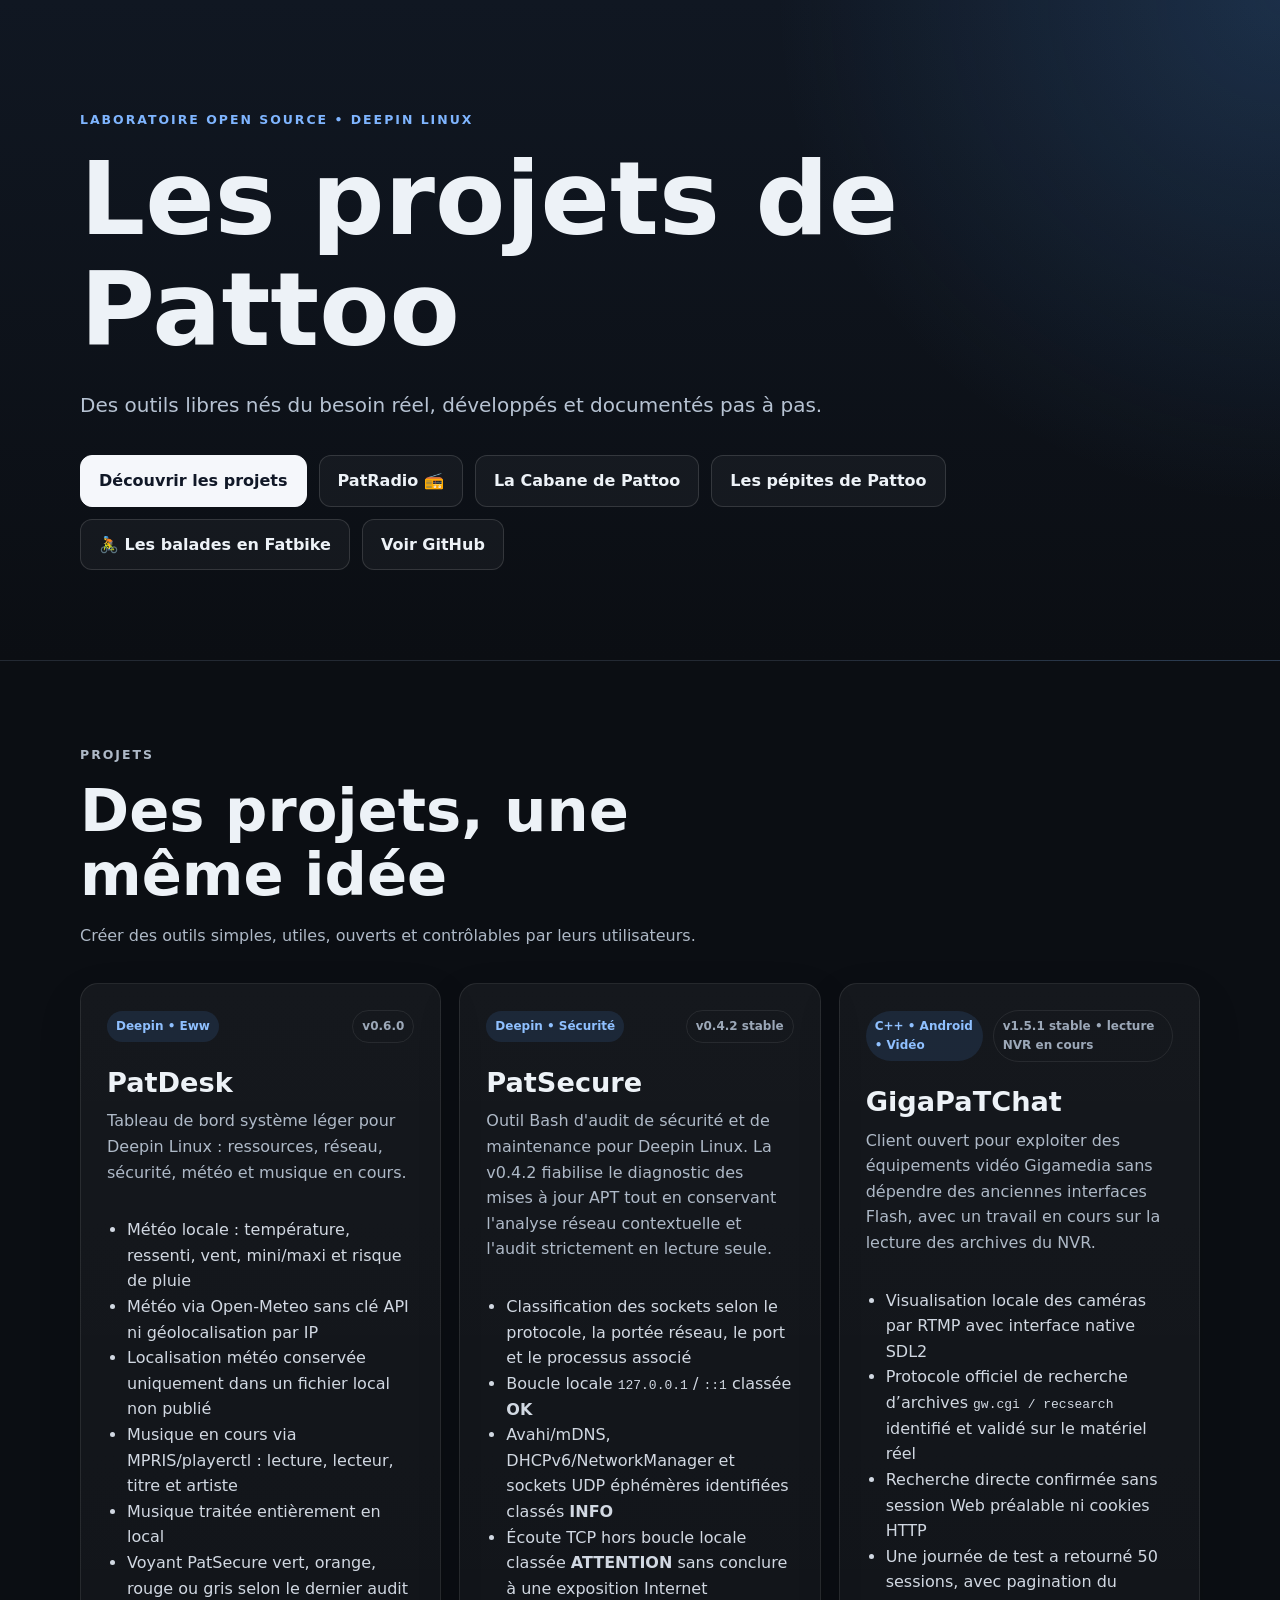
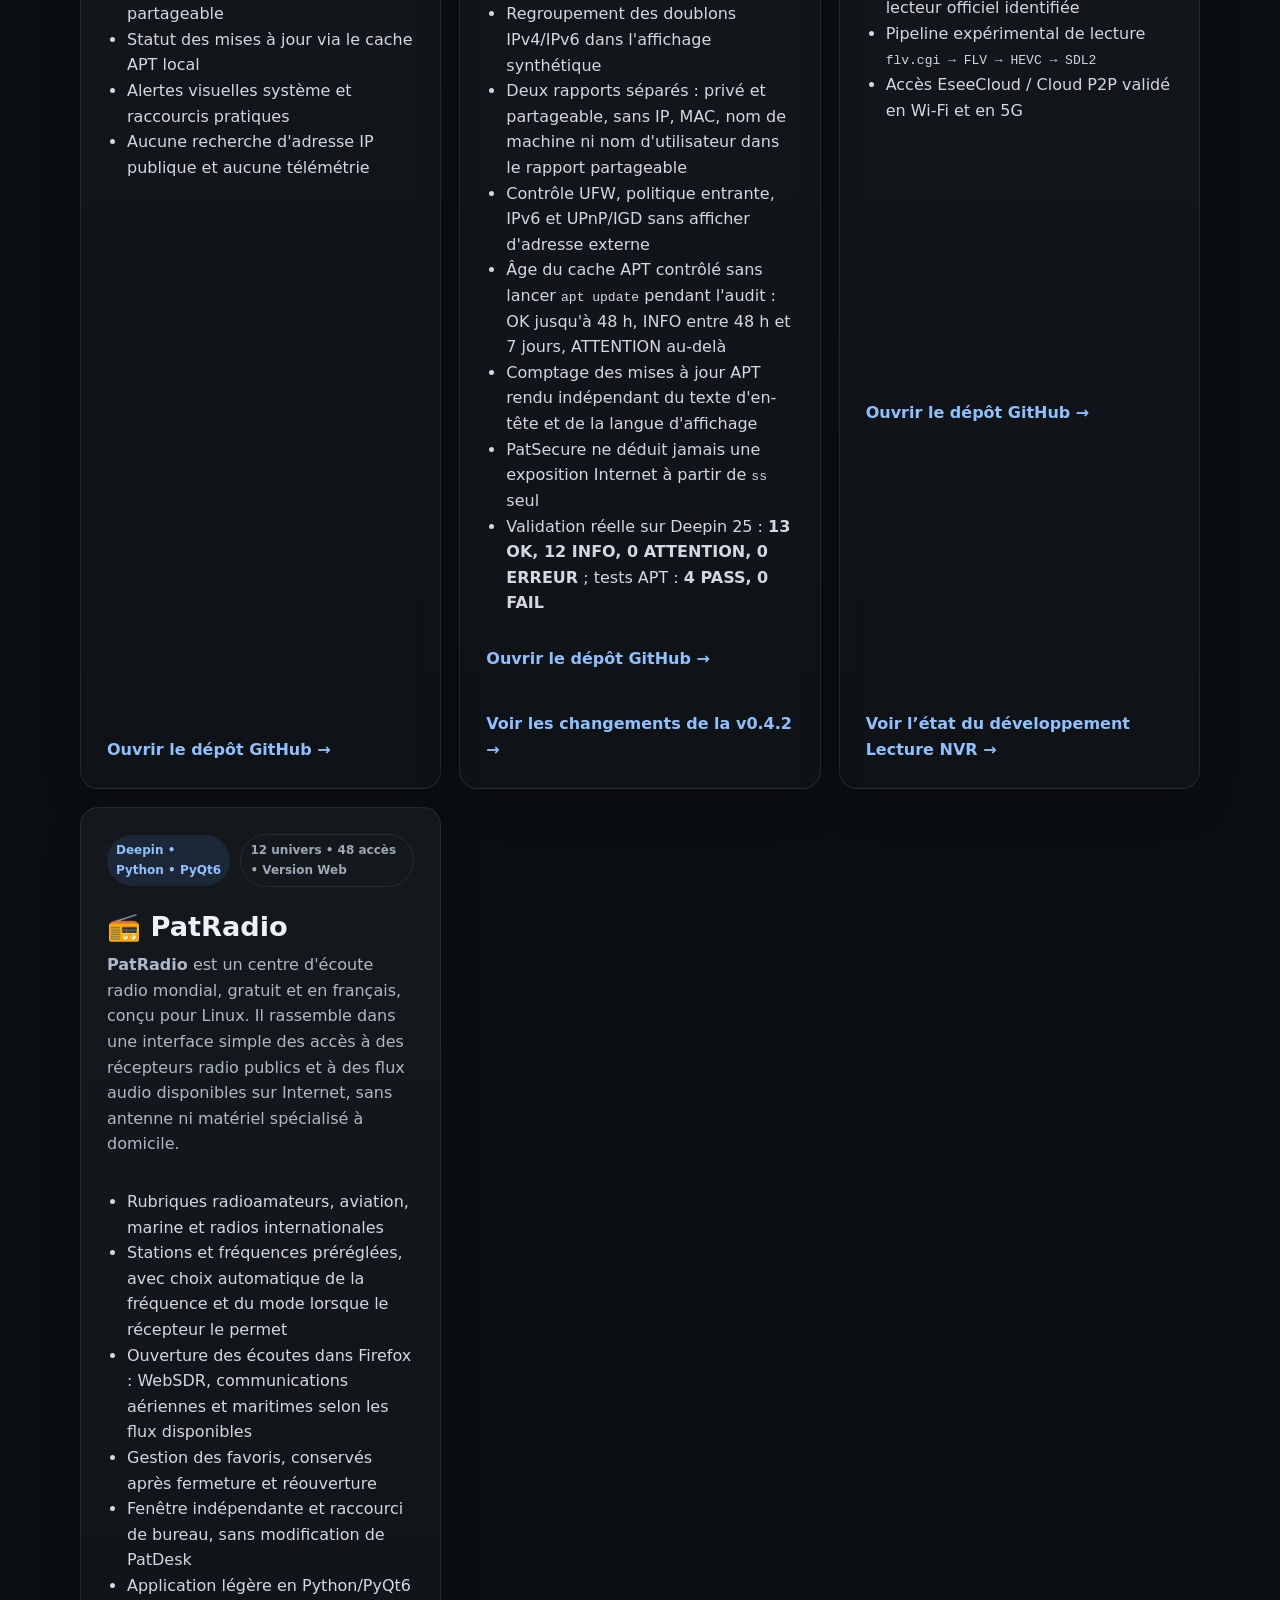
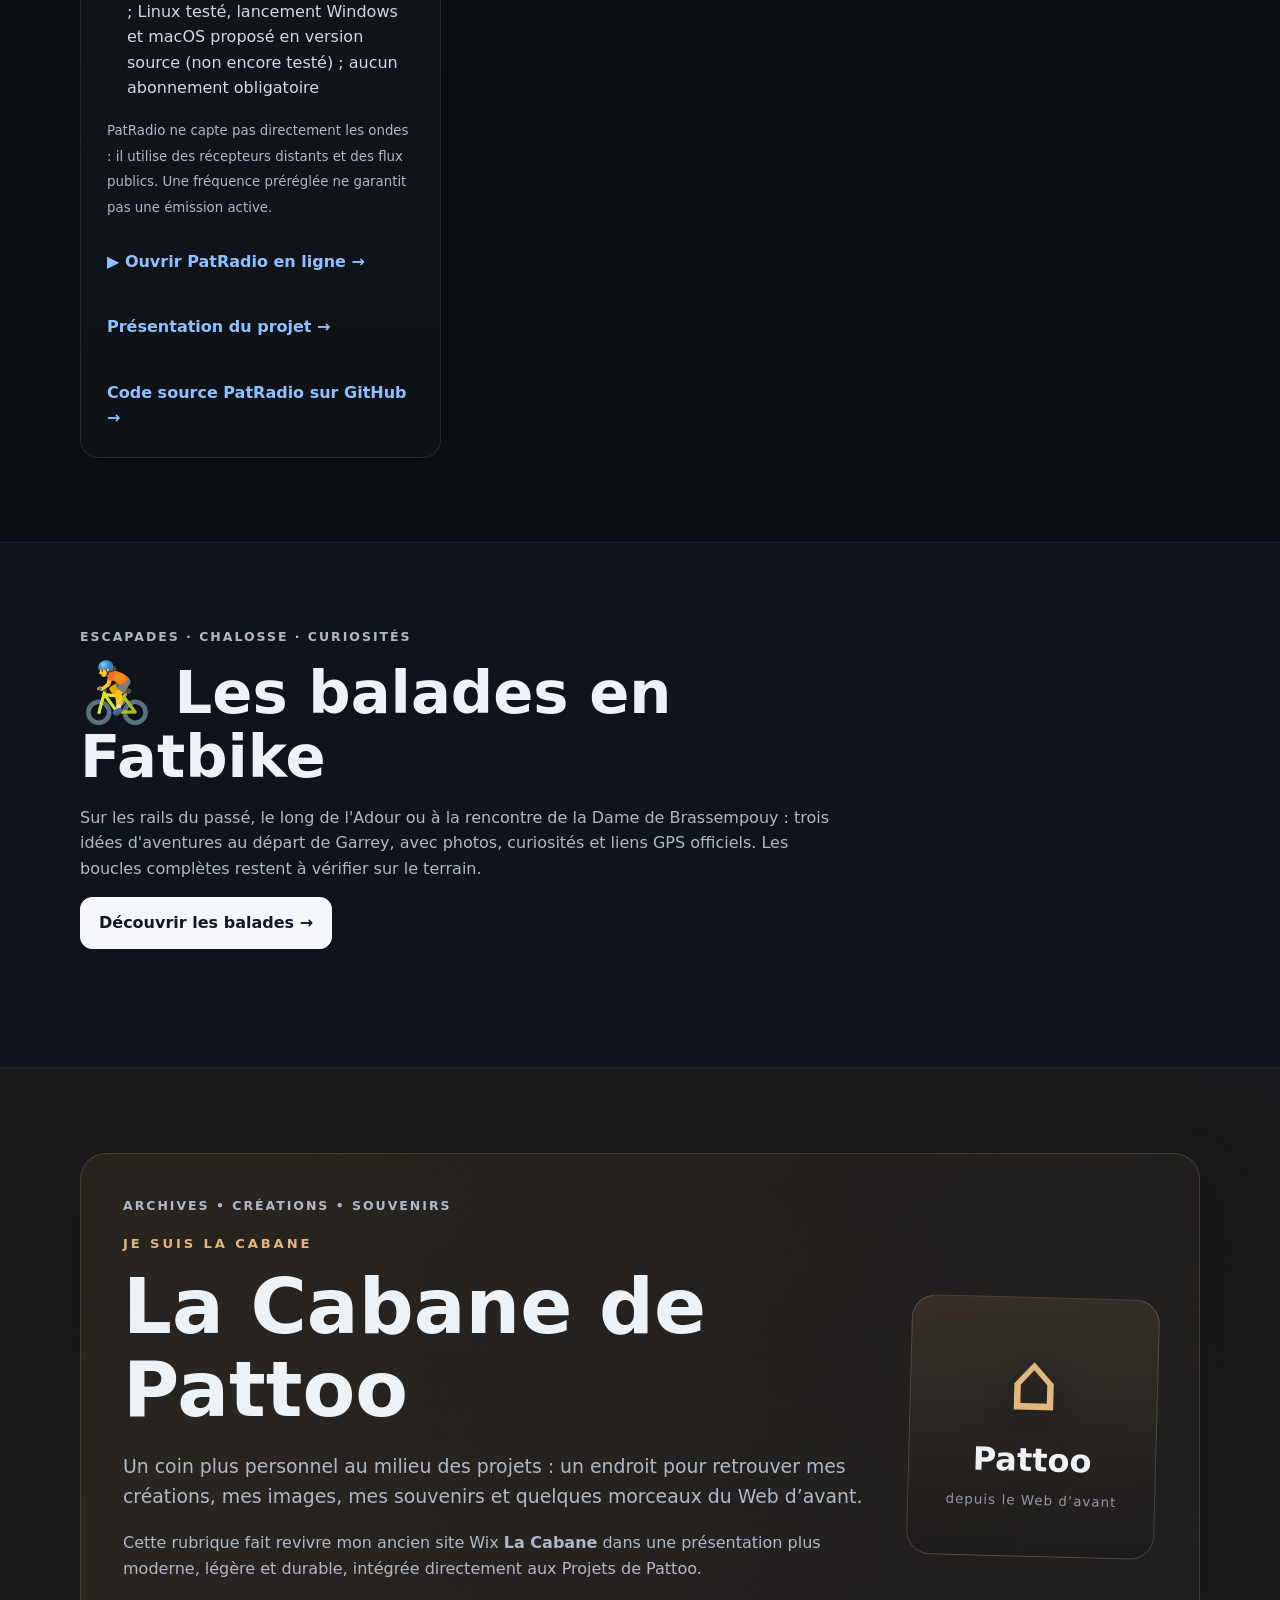
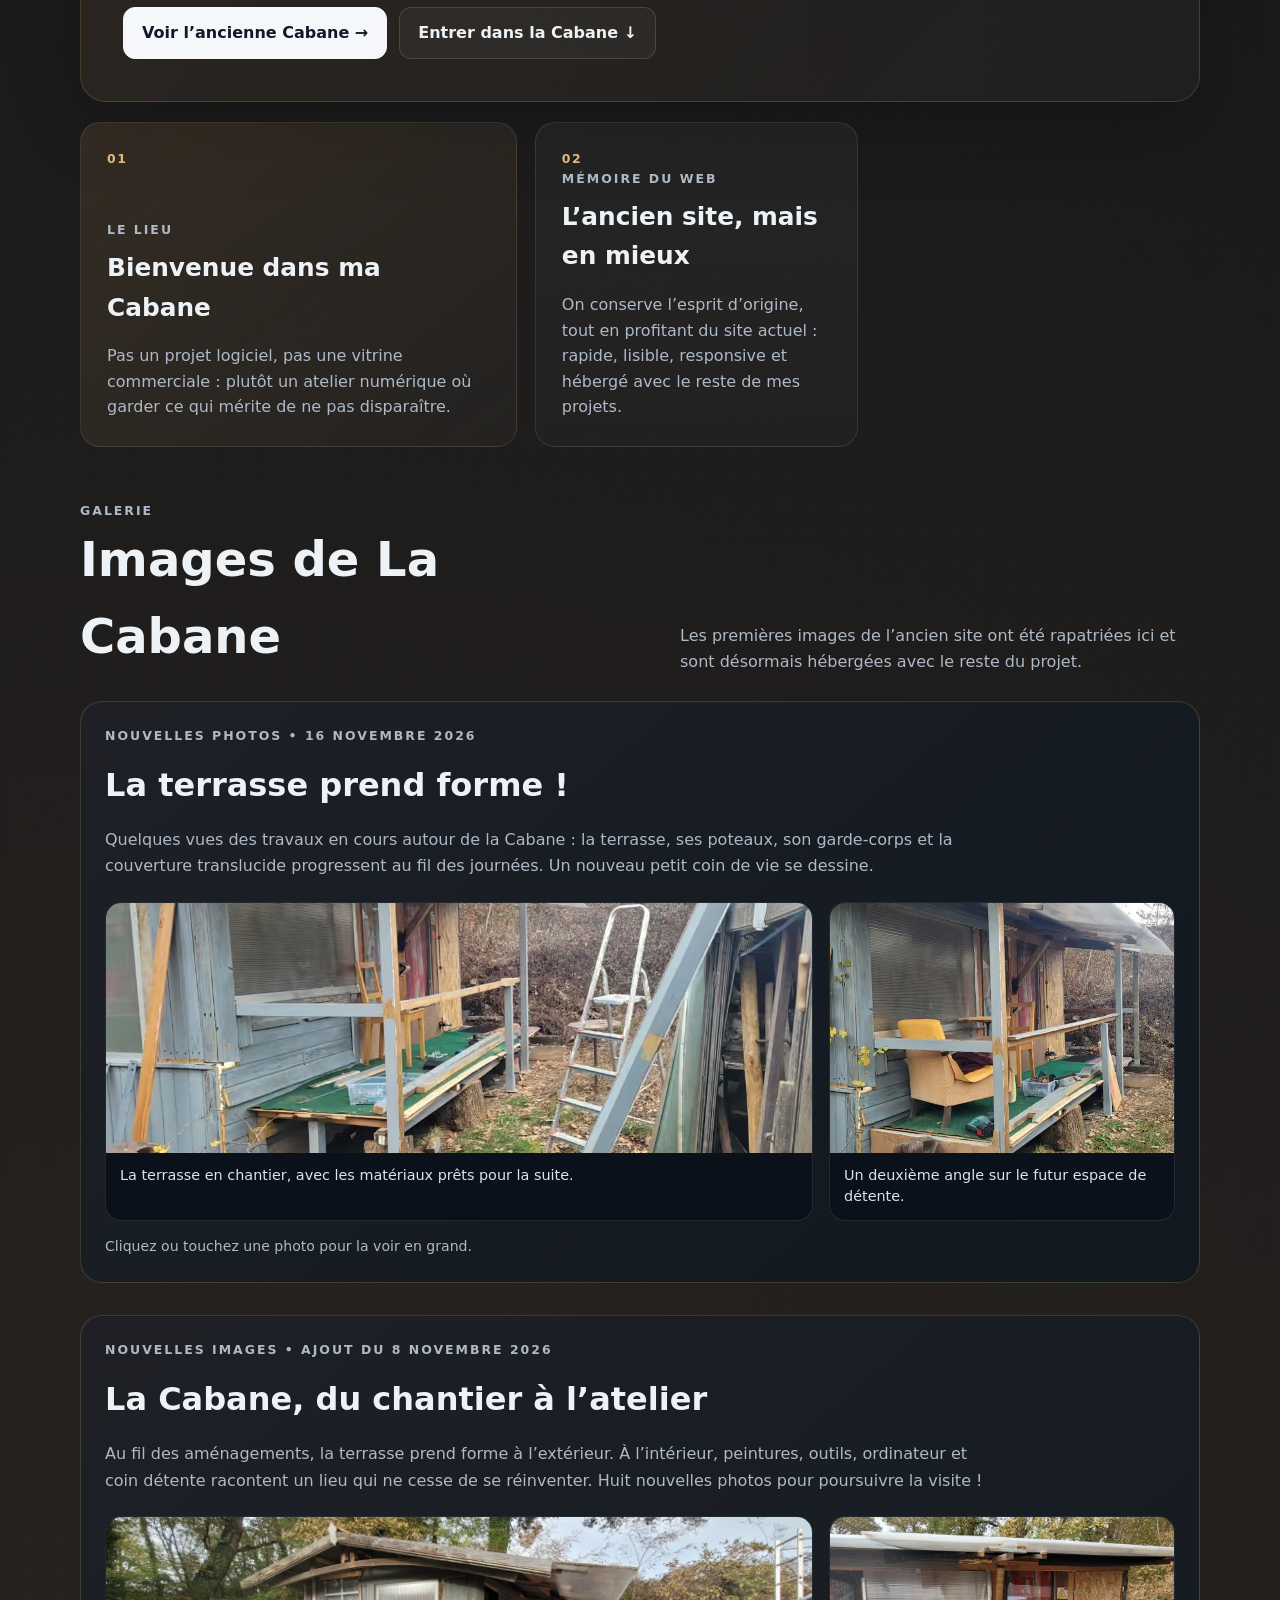
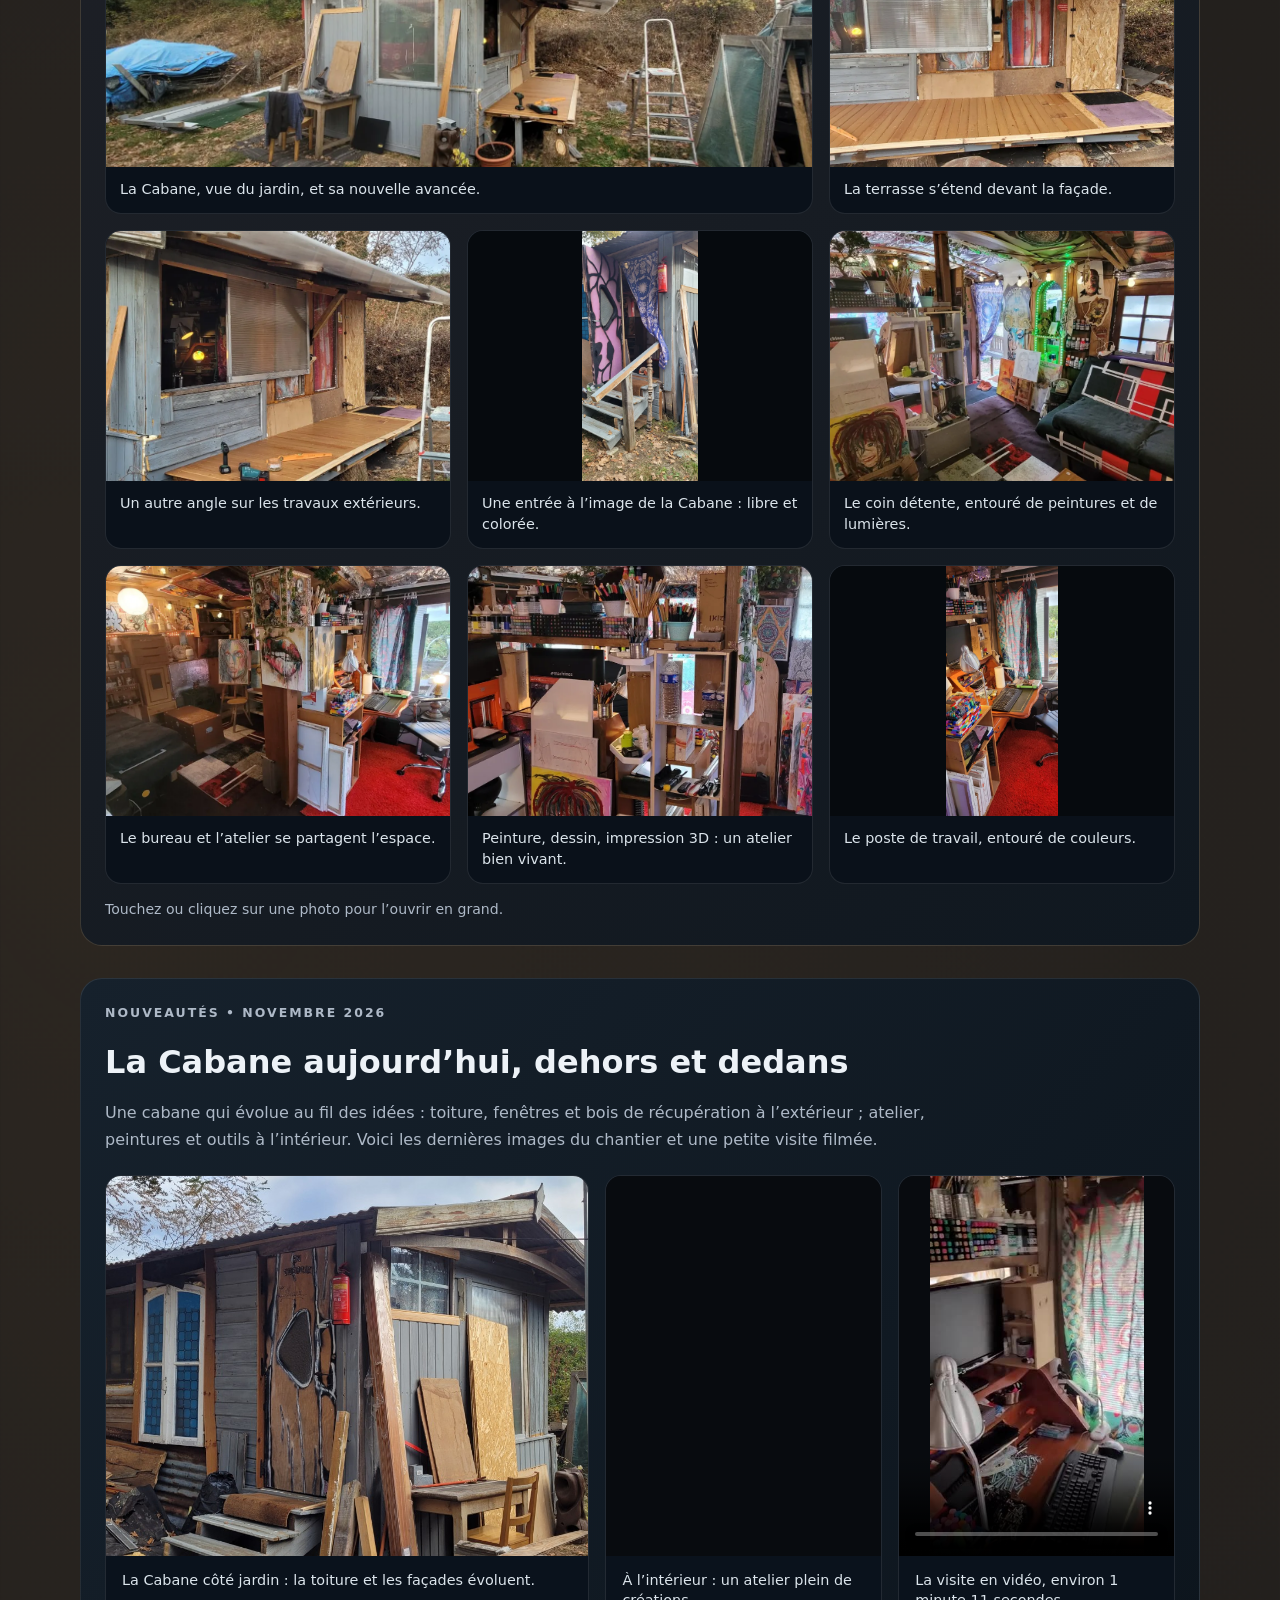
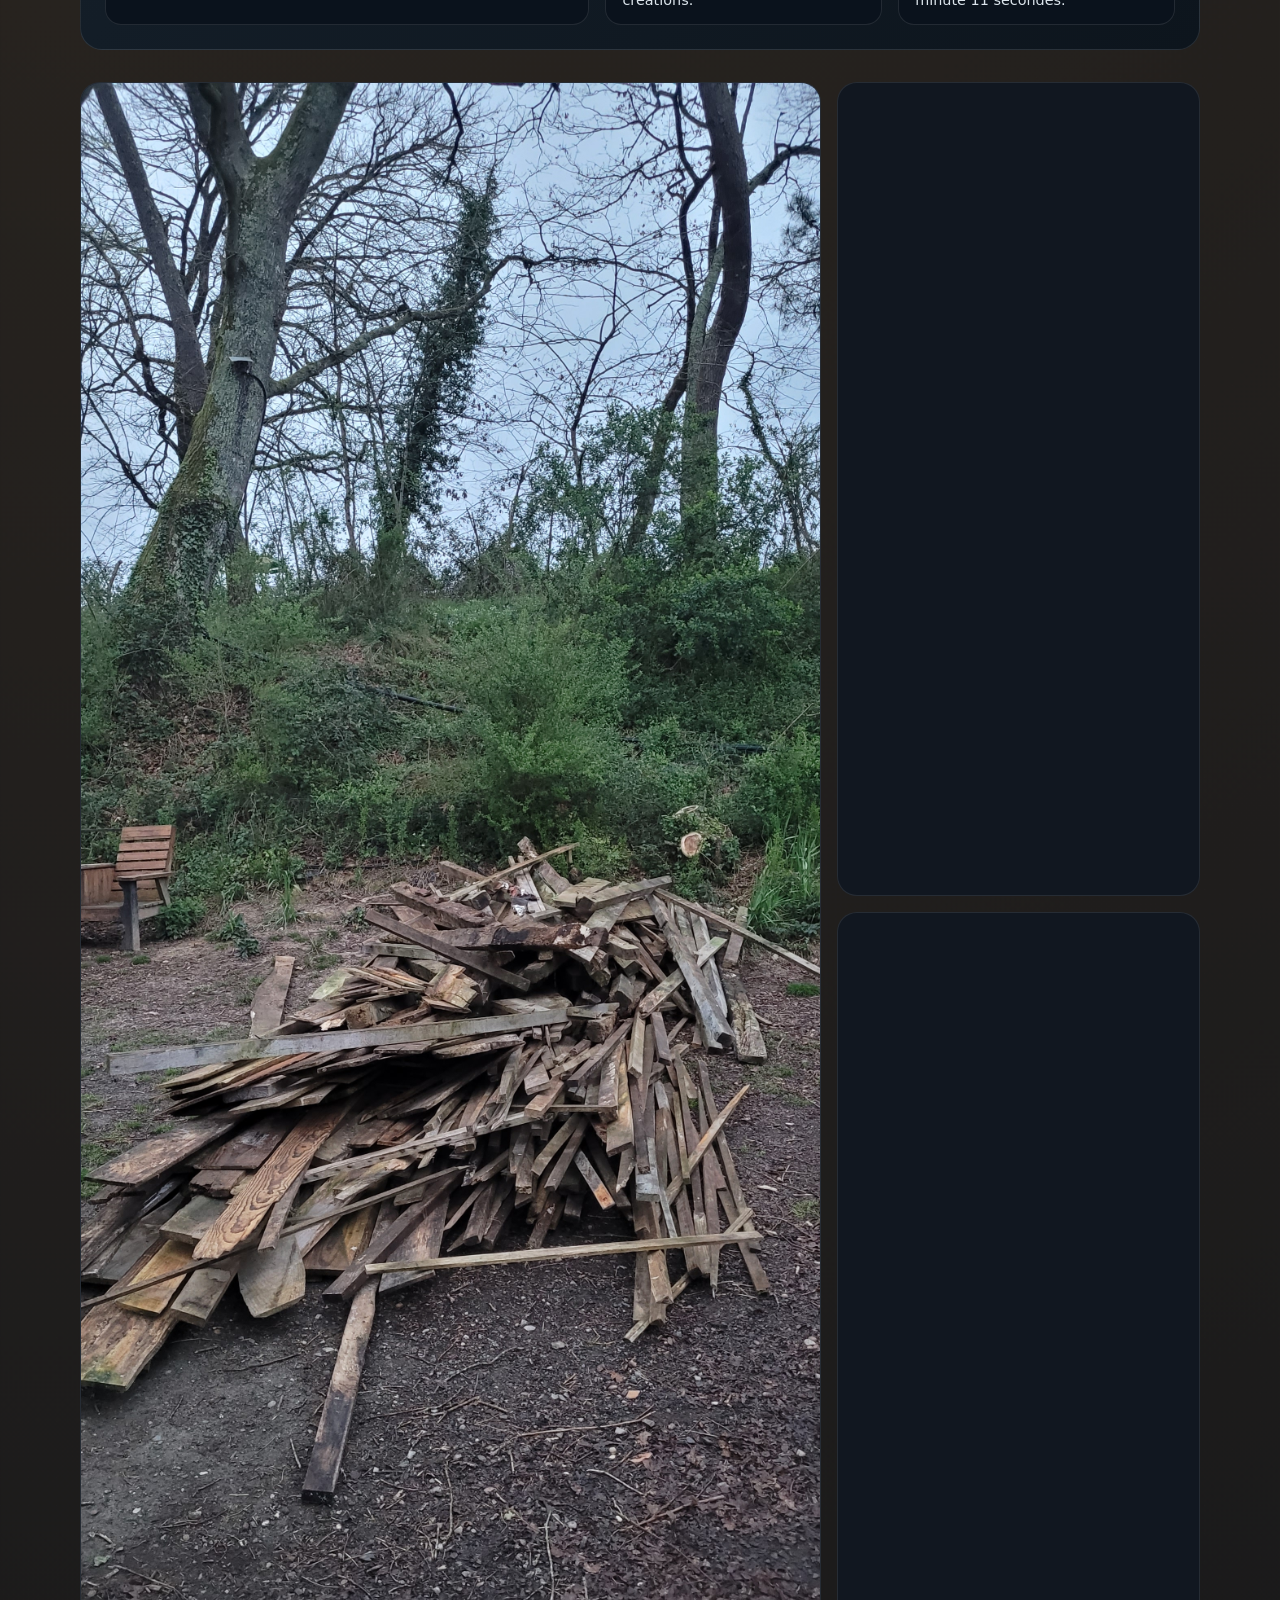
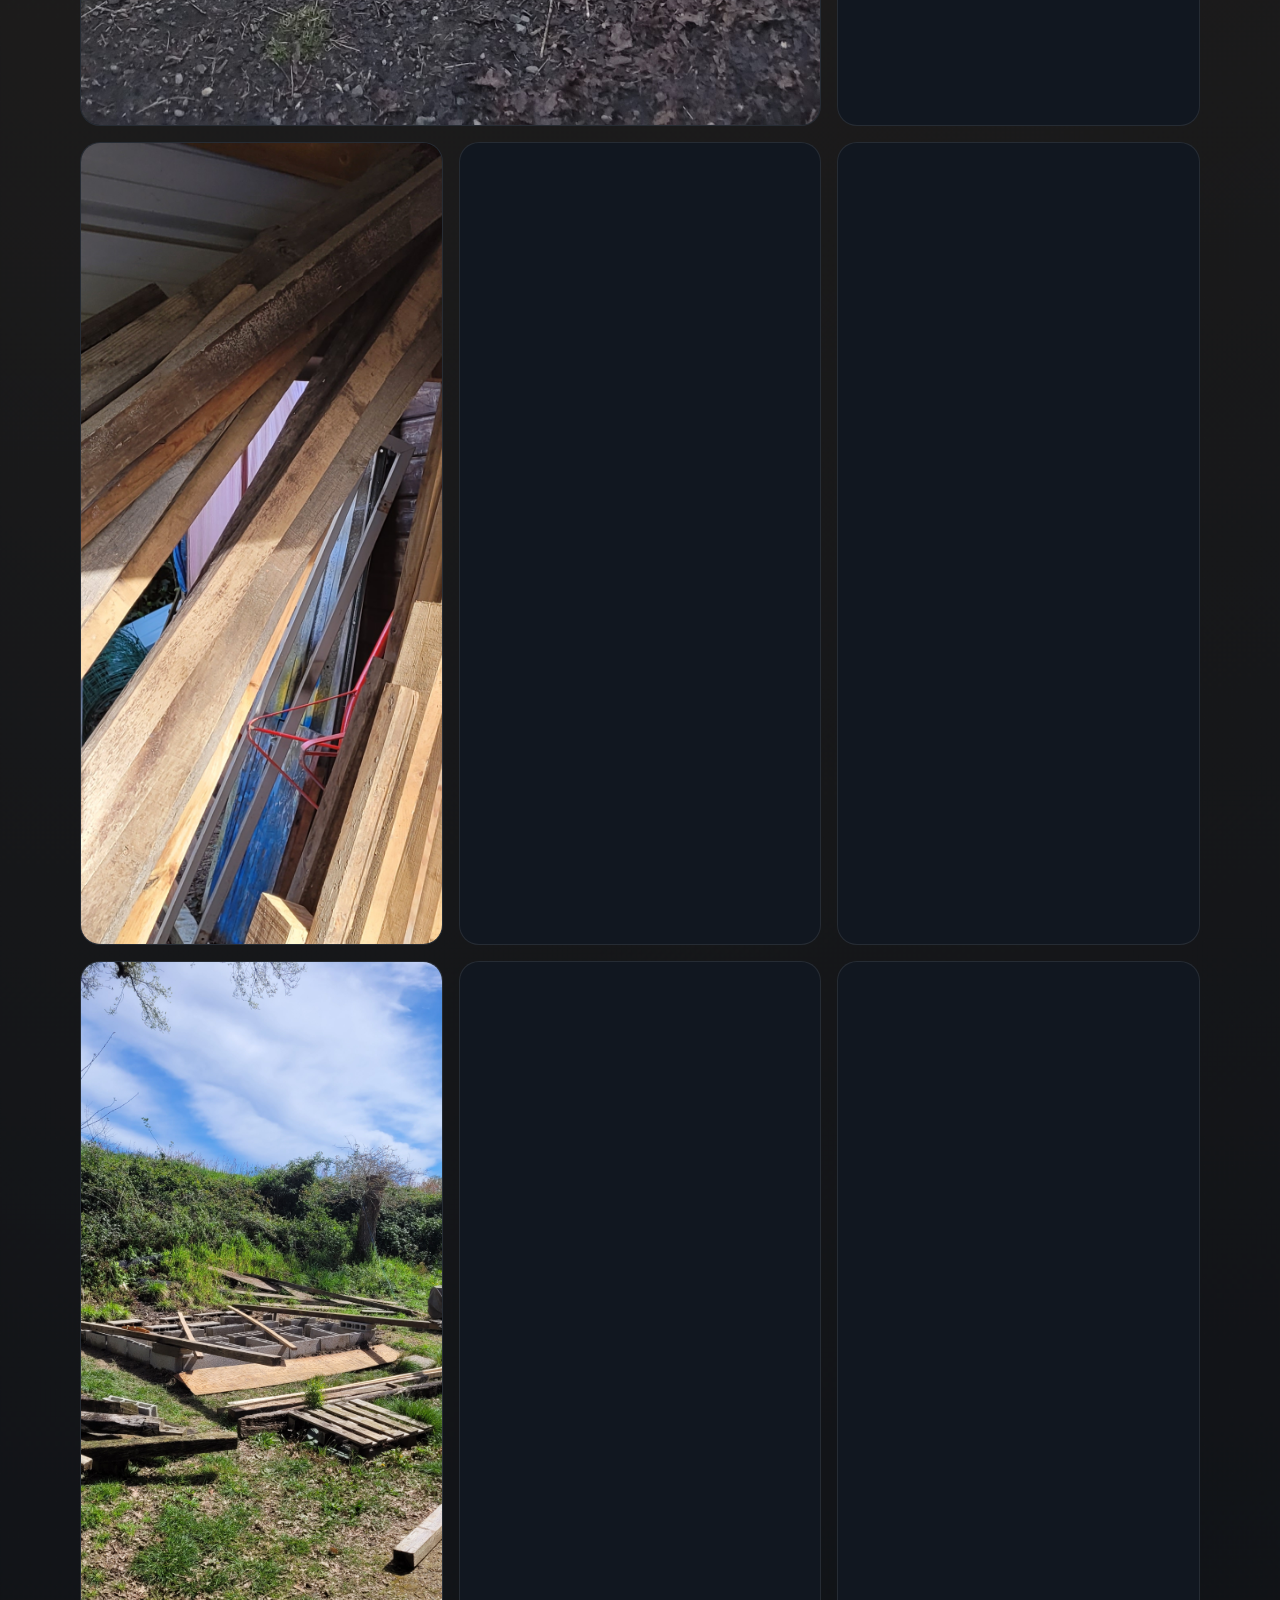
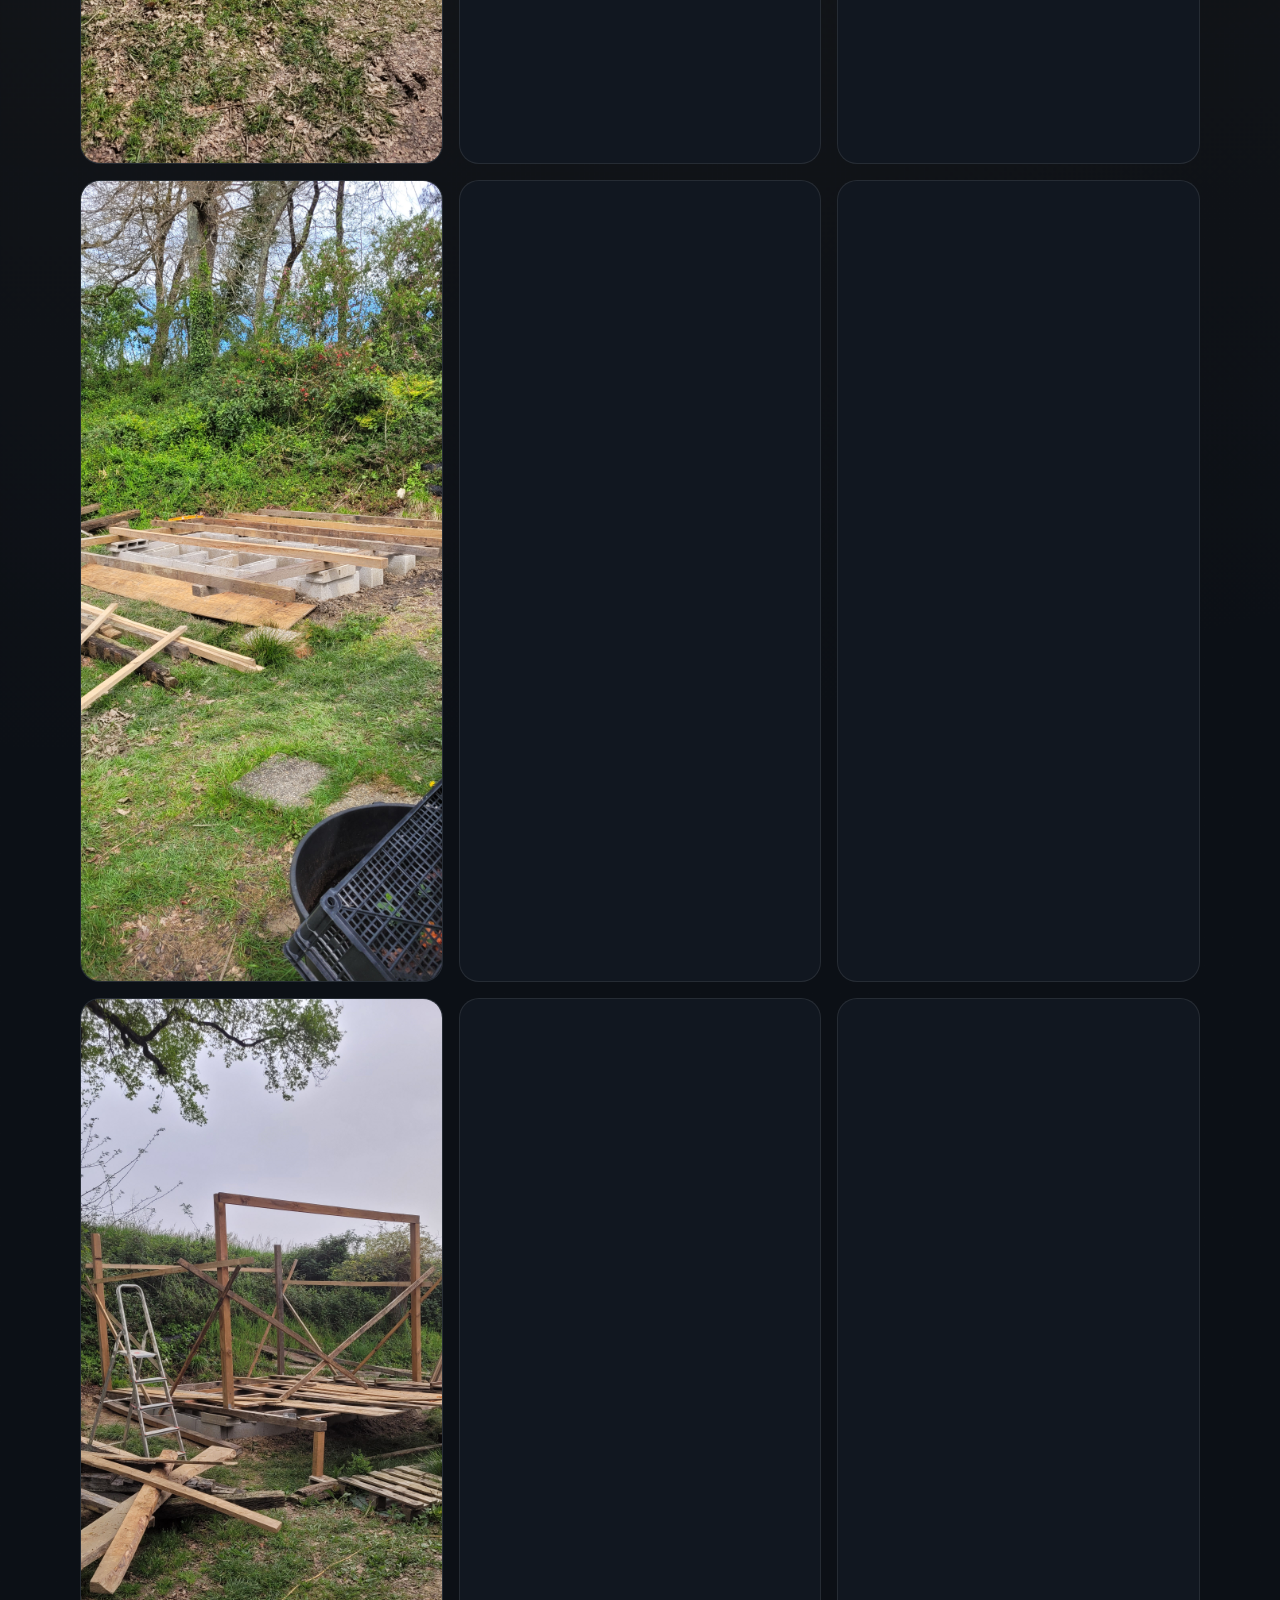
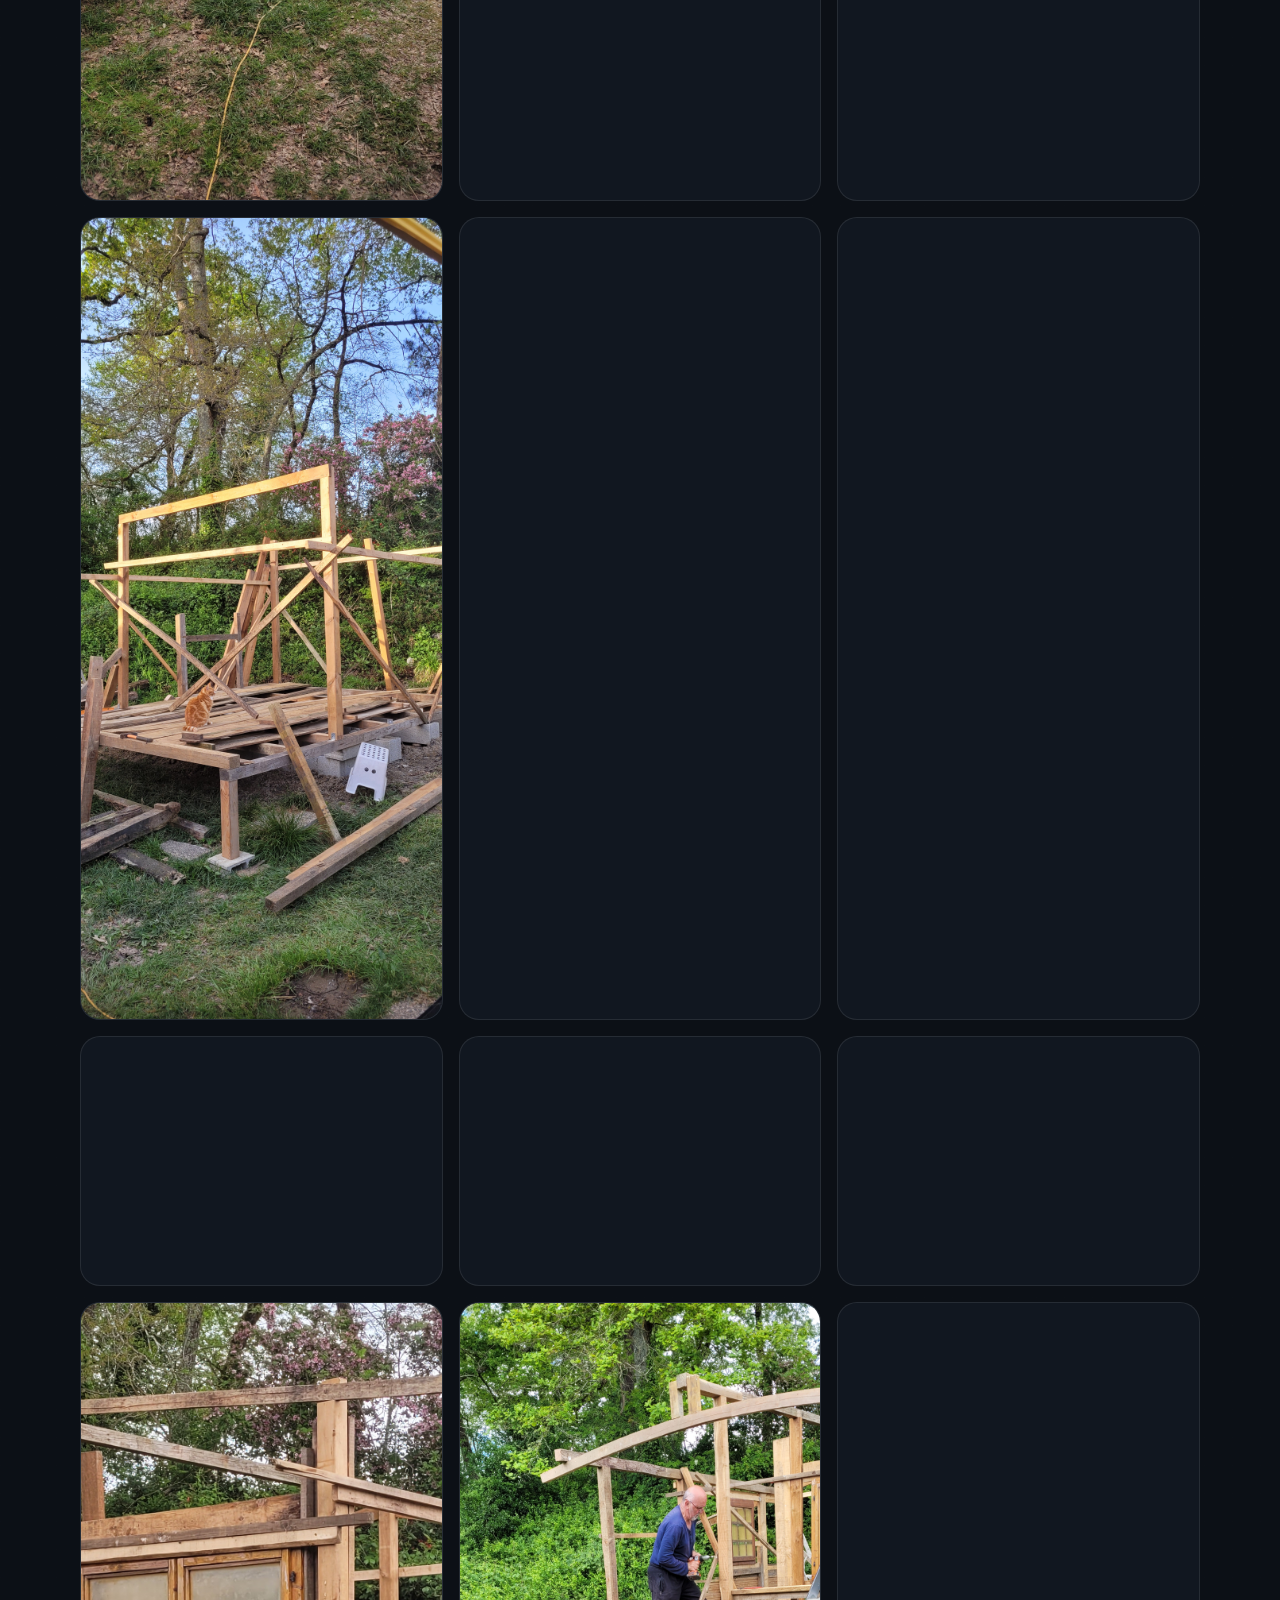
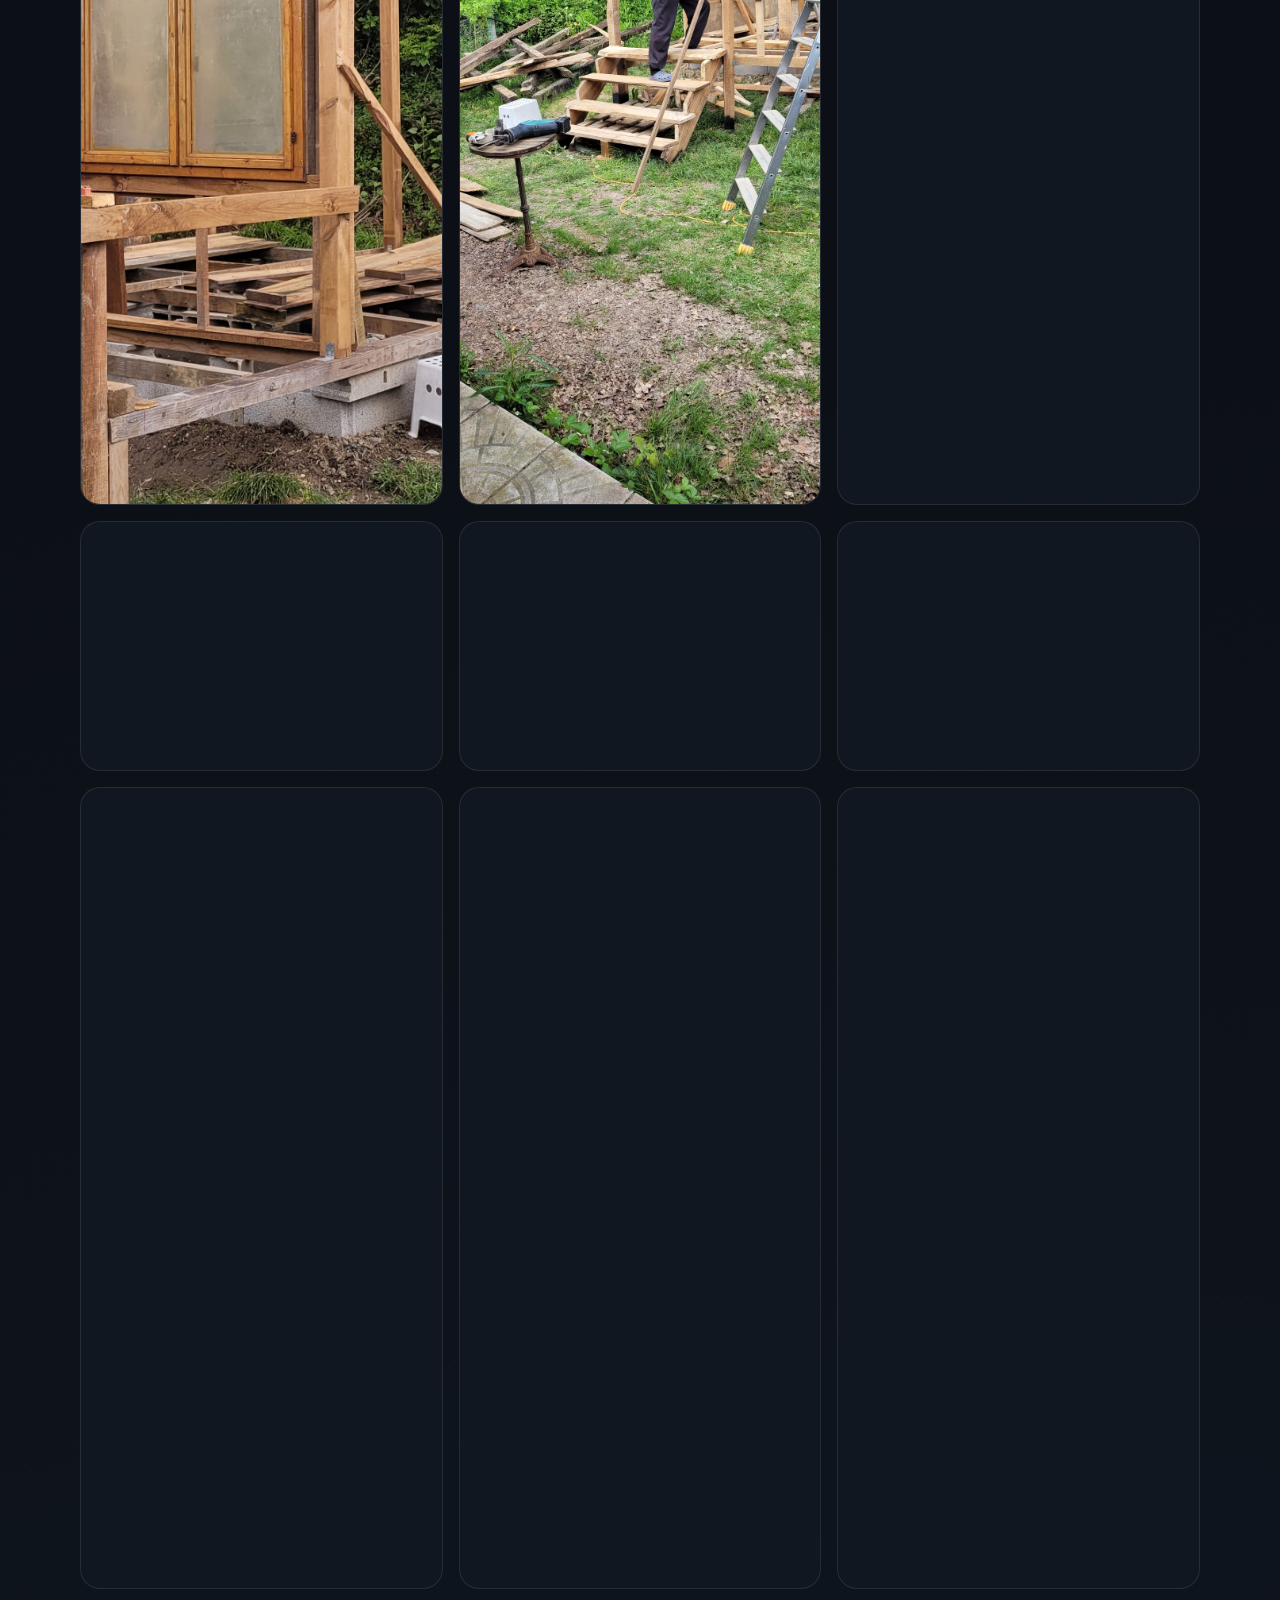
==== commit 56ef3043: "La Cabane : ajouter deux photos de la terrasse (16 novembre 2026)" ====
--- a/index.html
+++ b/index.html
@@ -180,6 +180,28 @@
           </div>
           <p>Les premières images de l’ancien site ont été rapatriées ici et sont désormais hébergées avec le reste du projet.</p>
         </div>
+
+        <!-- cabane-photos-2026-11-16 : la terrasse et son auvent en chantier -->
+        <section class="cabane-fresh" aria-labelledby="cabane-terrasse-2026-11-16-title">
+          <p class="eyebrow">NOUVELLES PHOTOS • 16 NOVEMBRE 2026</p>
+          <h4 id="cabane-terrasse-2026-11-16-title">La terrasse prend forme !</h4>
+          <p>Quelques vues des travaux en cours autour de la Cabane : la terrasse, ses poteaux, son garde-corps et la couverture translucide progressent au fil des journées. Un nouveau petit coin de vie se dessine.</p>
+          <div class="cabane-fresh-grid">
+            <figure class="cabane-fresh-photo cabane-fresh-wide">
+              <a href="images/cabane/cabane-terrasse-travaux-2026-11-16-1.avif" target="_blank" rel="noopener noreferrer" aria-label="Agrandir la terrasse de la Cabane en cours d'aménagement">
+                <img src="images/cabane/cabane-terrasse-travaux-2026-11-16-1.avif" alt="Vue de côté de la terrasse en travaux, poteaux, auvent translucide, lames de bois et escabeau" width="1100" height="496" loading="lazy" decoding="async">
+              </a>
+              <figcaption>La terrasse en chantier, avec les matériaux prêts pour la suite.</figcaption>
+            </figure>
+            <figure class="cabane-fresh-photo">
+              <a href="images/cabane/cabane-terrasse-travaux-2026-11-16-2.avif" target="_blank" rel="noopener noreferrer" aria-label="Agrandir la nouvelle vue de la terrasse de la Cabane">
+                <img src="images/cabane/cabane-terrasse-travaux-2026-11-16-2.avif" alt="Terrasse couverte vue depuis la gauche, fauteuil jaune, rambarde, poteaux gris et escabeau" width="1100" height="496" loading="lazy" decoding="async">
+              </a>
+              <figcaption>Un deuxième angle sur le futur espace de détente.</figcaption>
+            </figure>
+          </div>
+          <p class="cabane-fresh-hint">Cliquez ou touchez une photo pour la voir en grand.</p>
+        </section>
 
         <!-- cabane-photos-2026-11-08 : huit nouvelles photos fournies par Pattoo -->
         <section class="cabane-fresh" aria-labelledby="cabane-fresh-title">
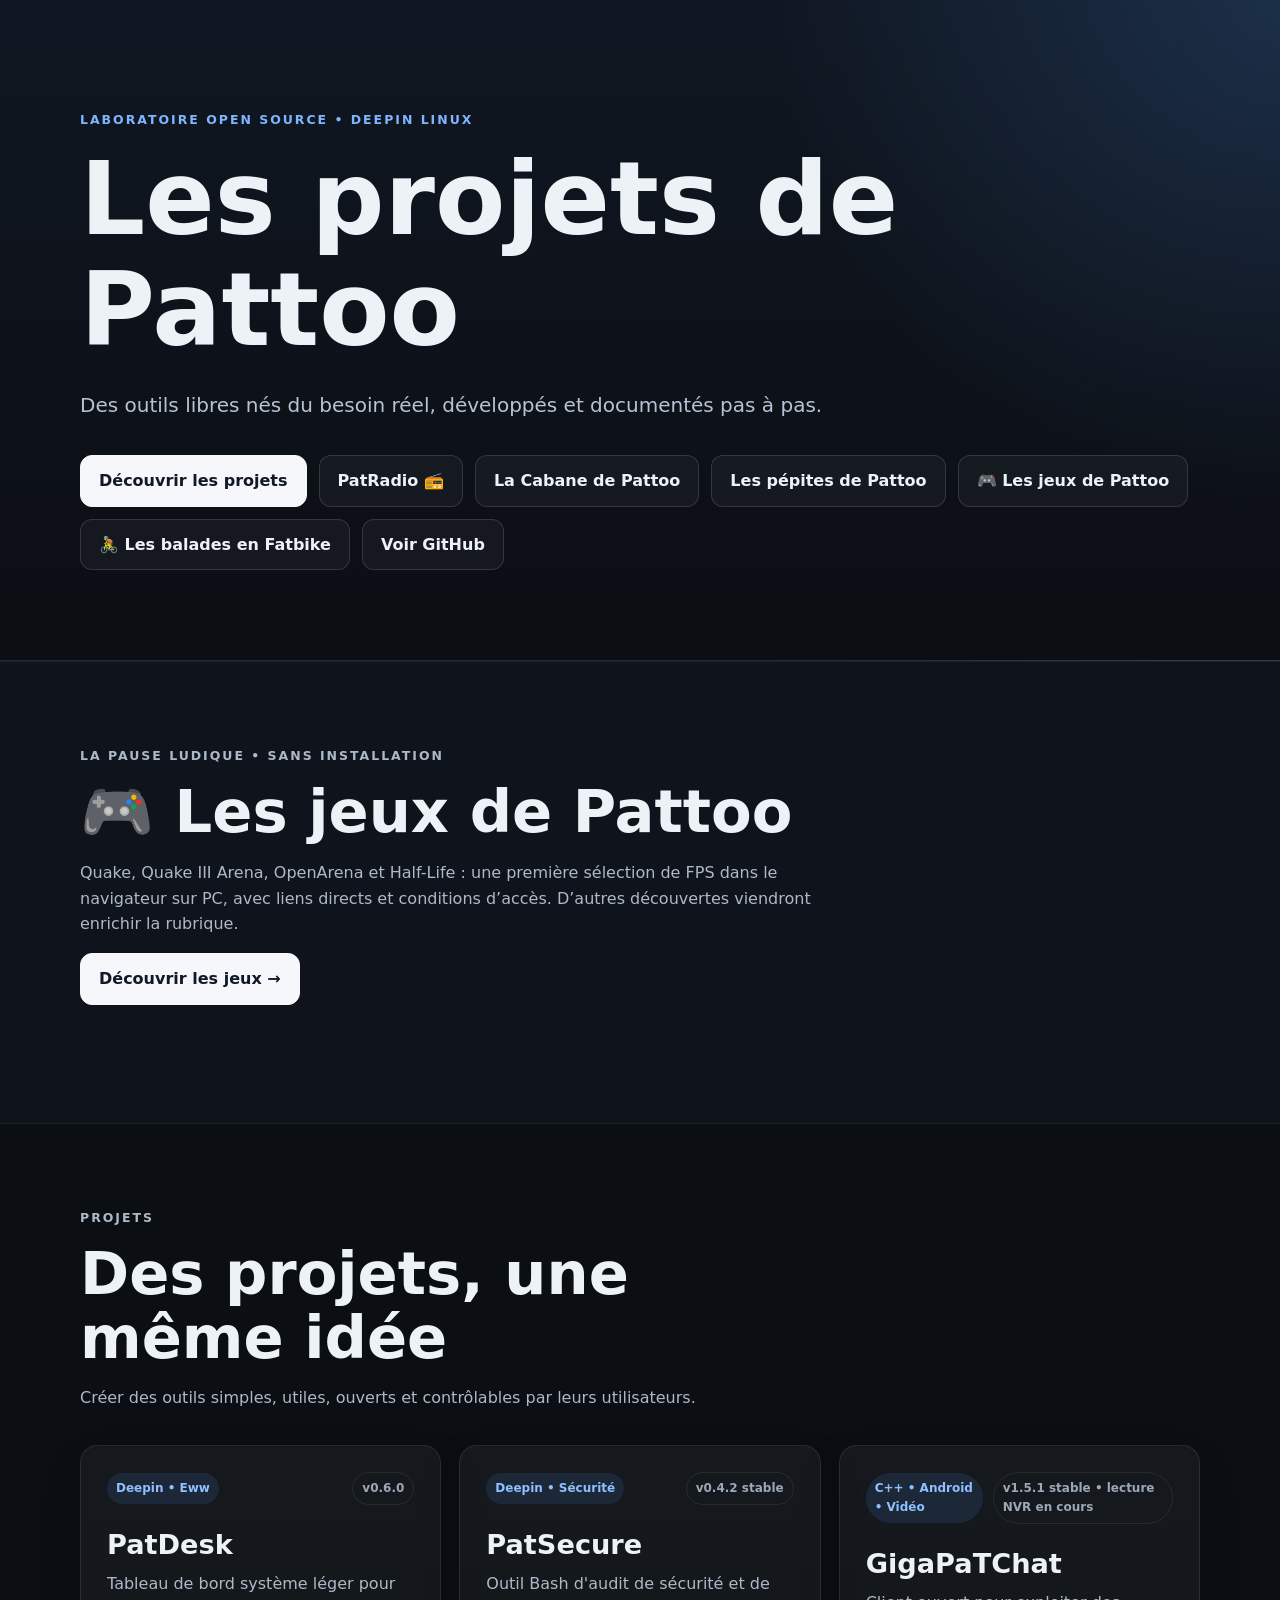
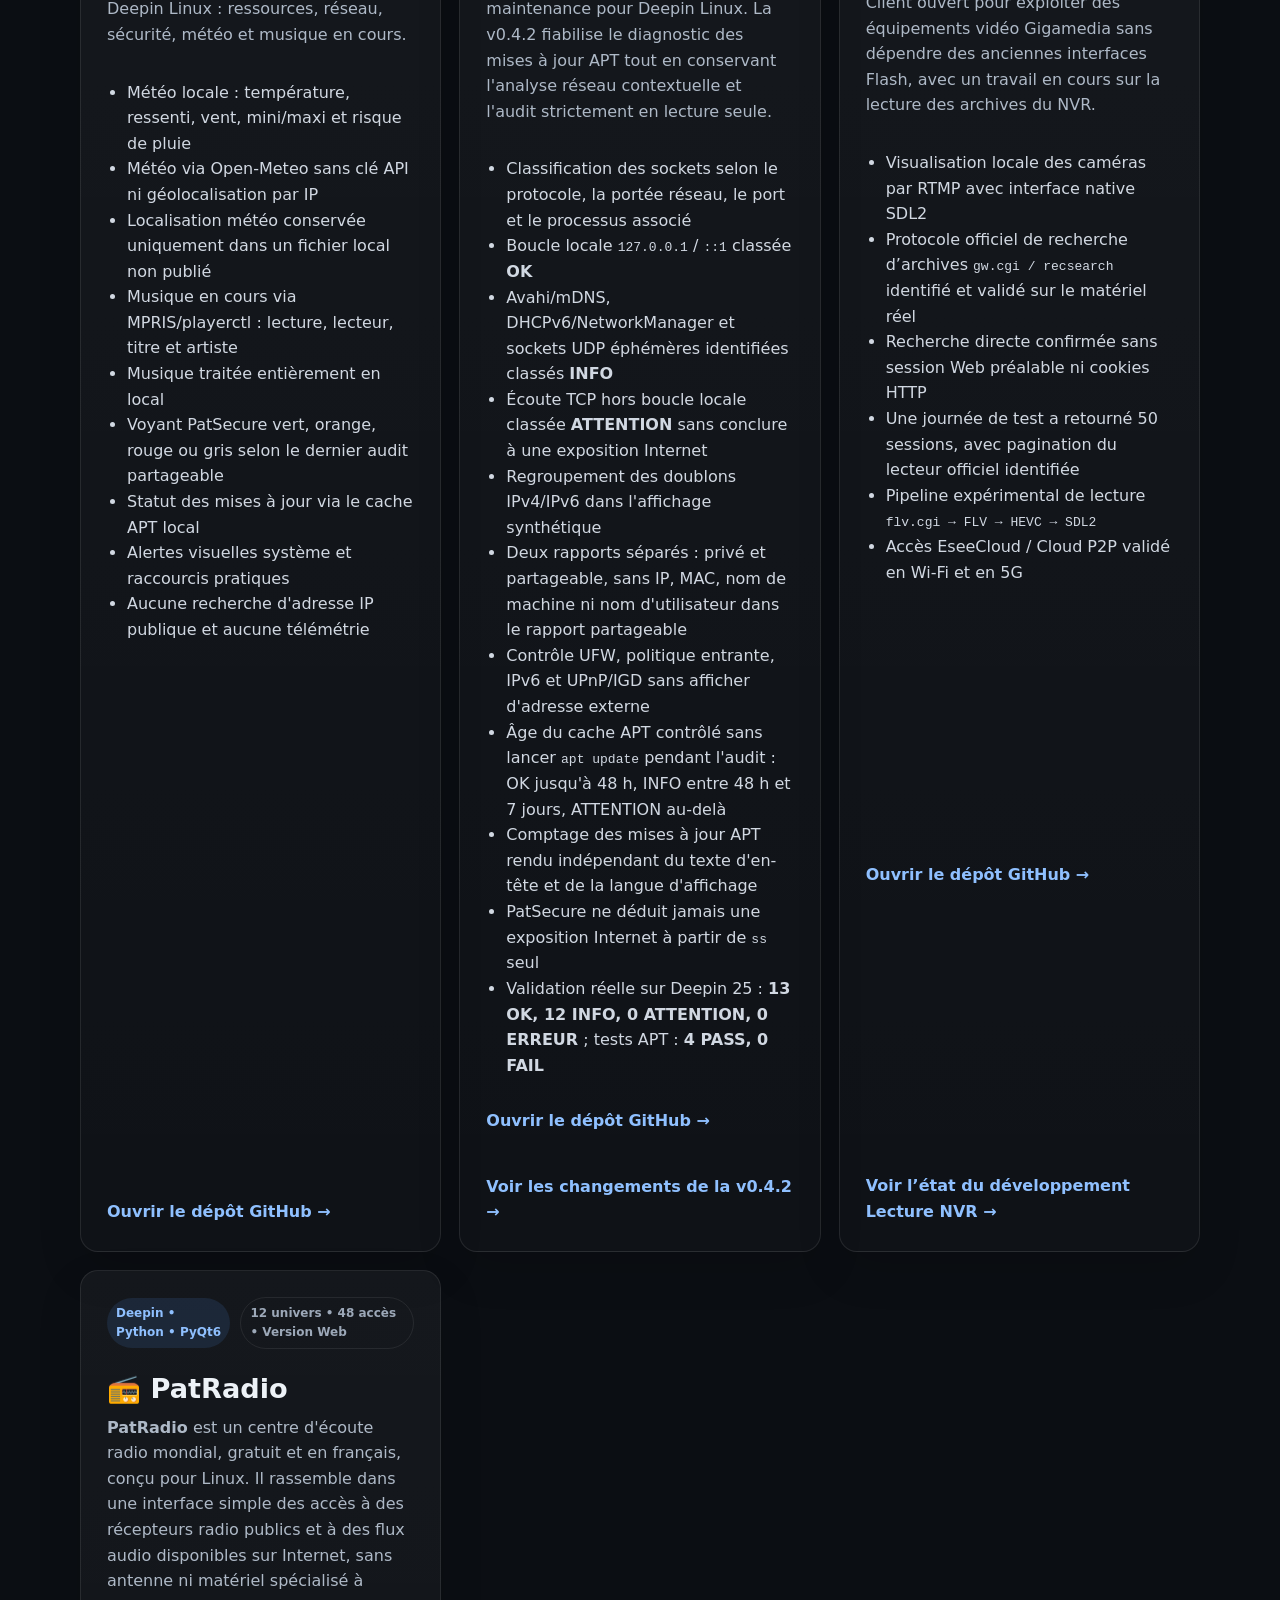
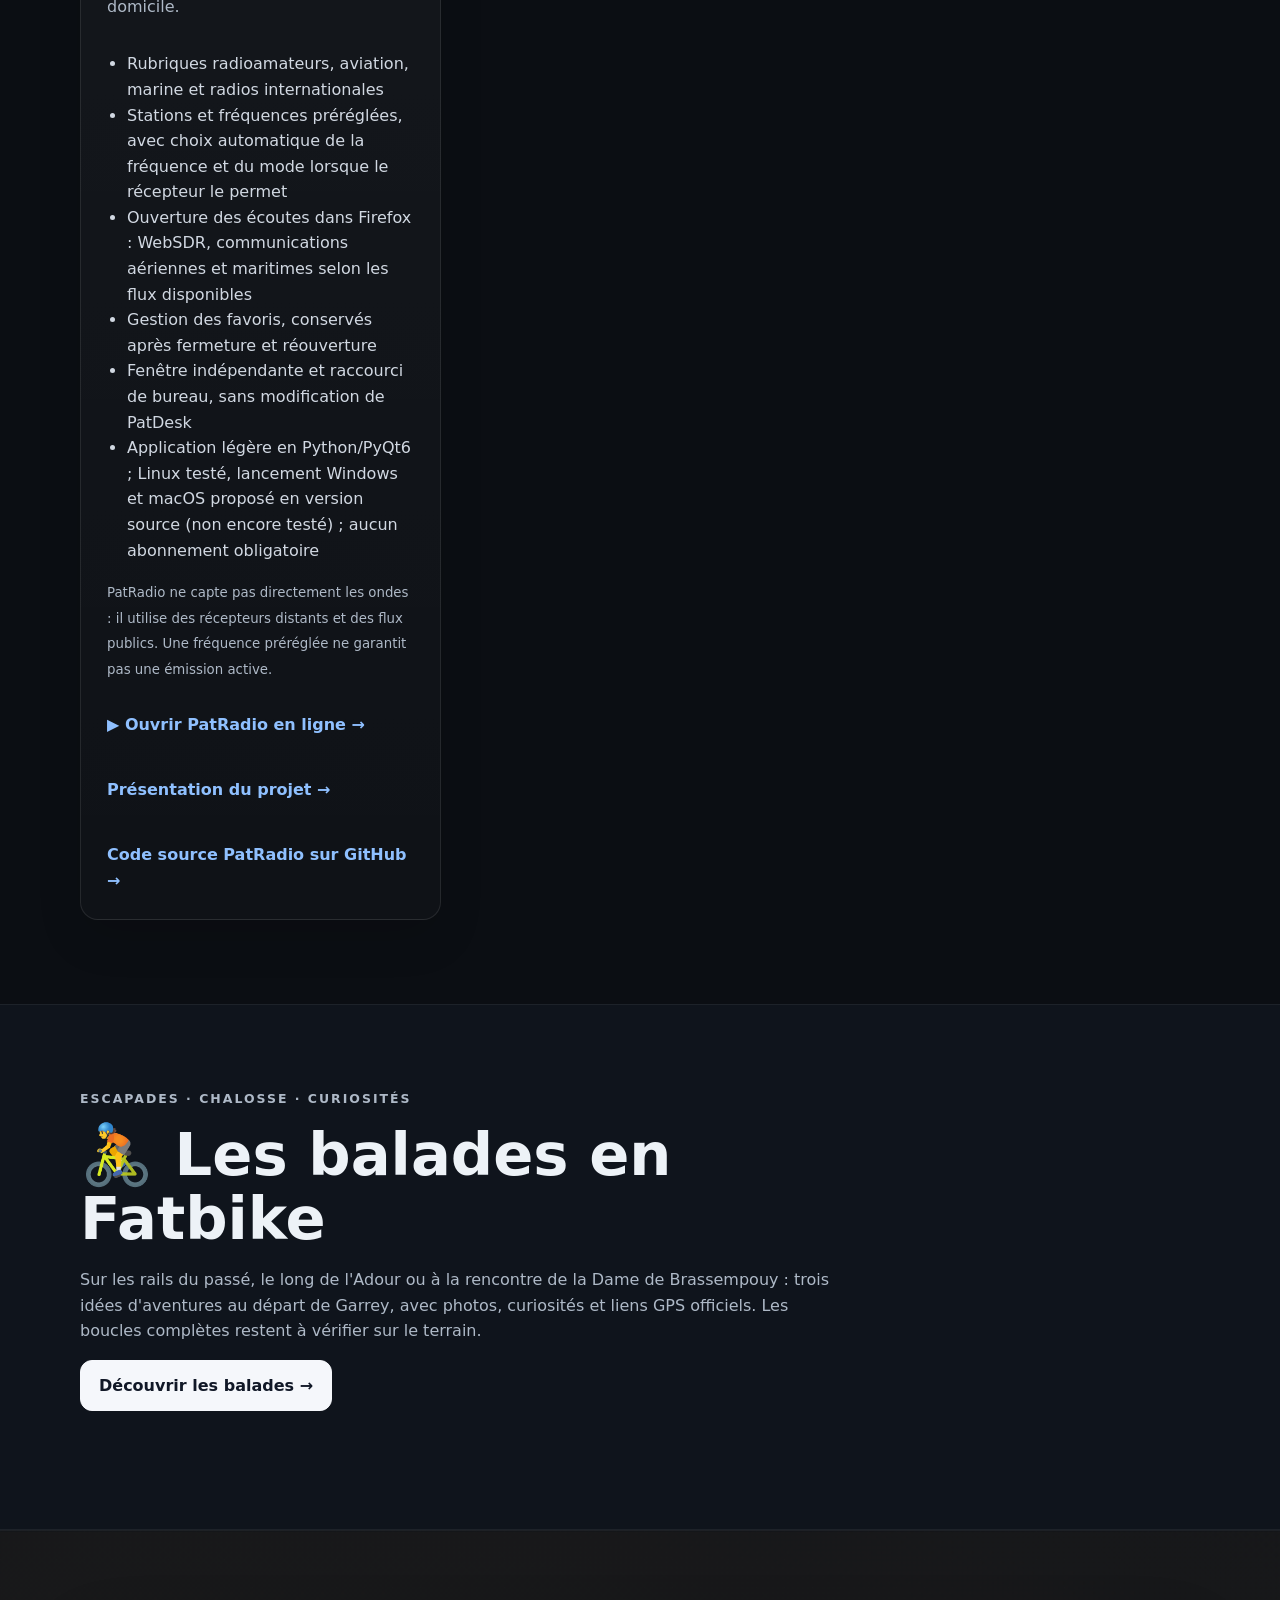
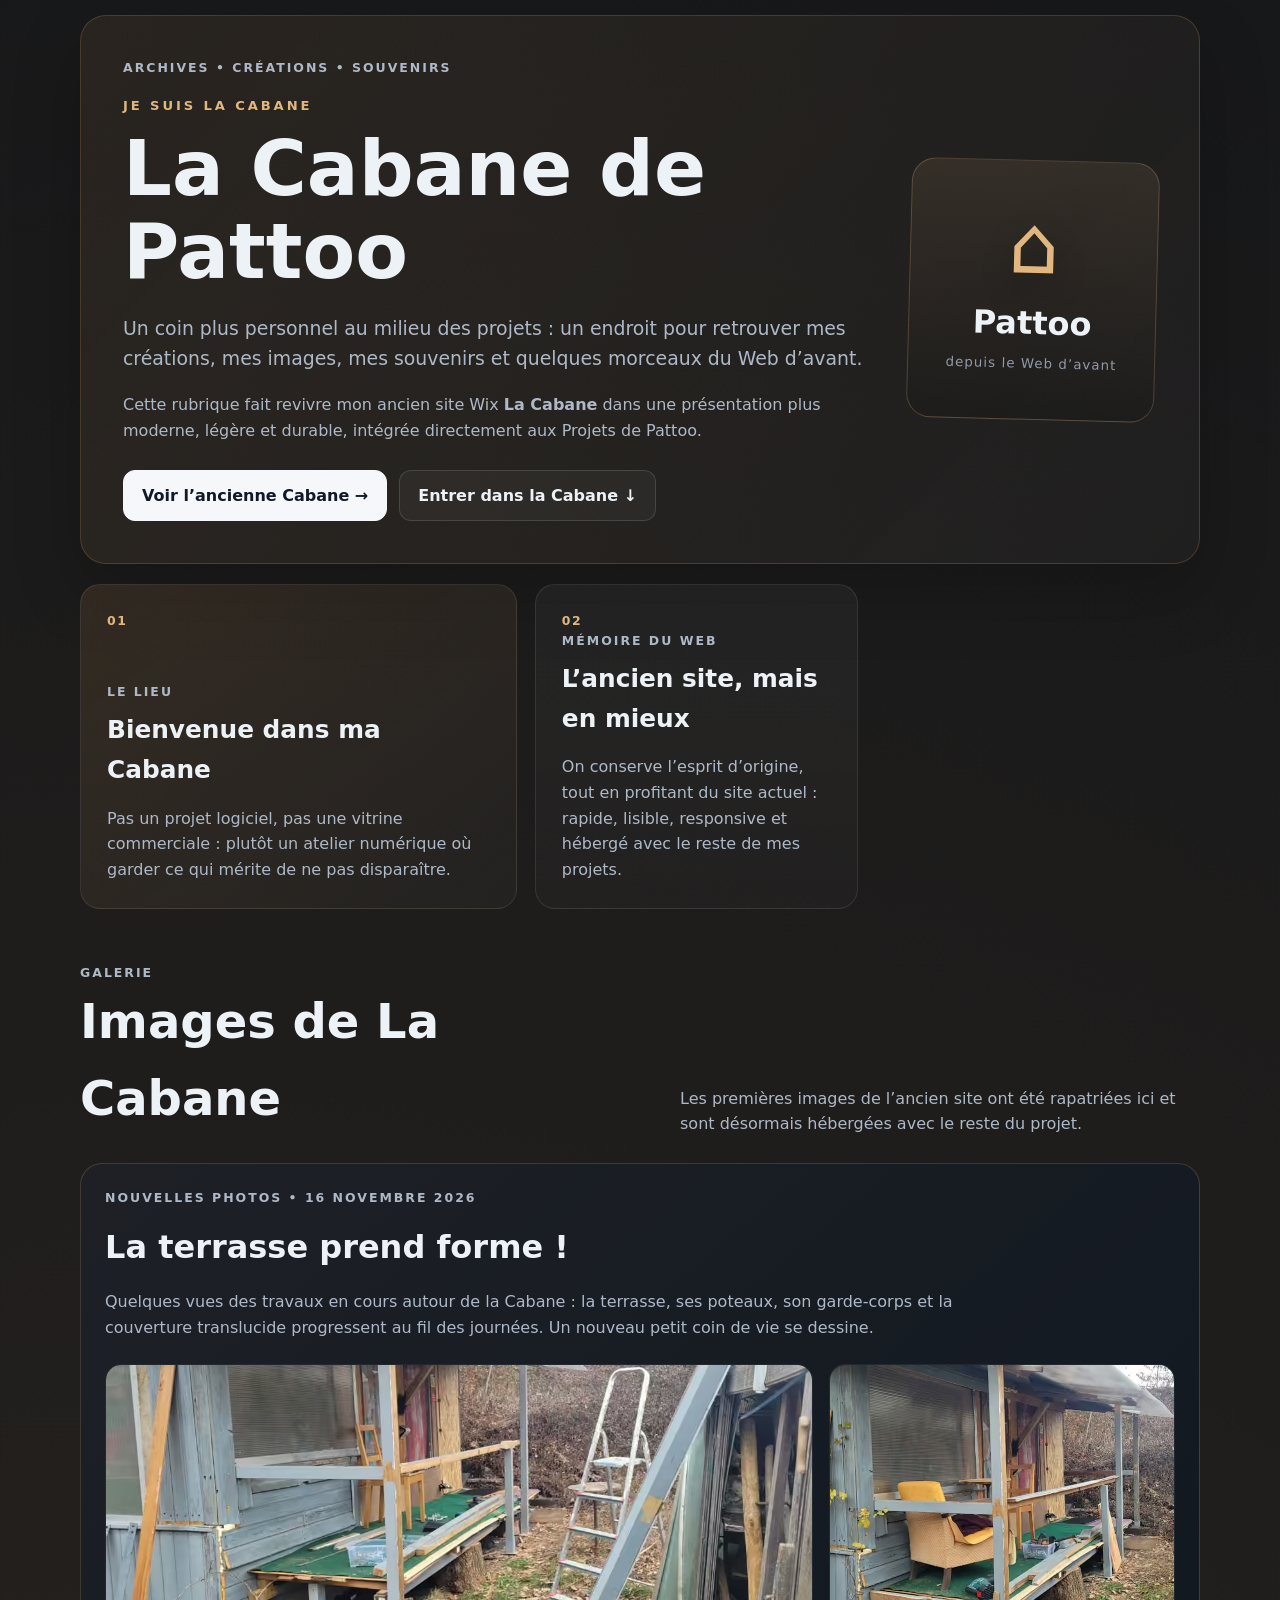
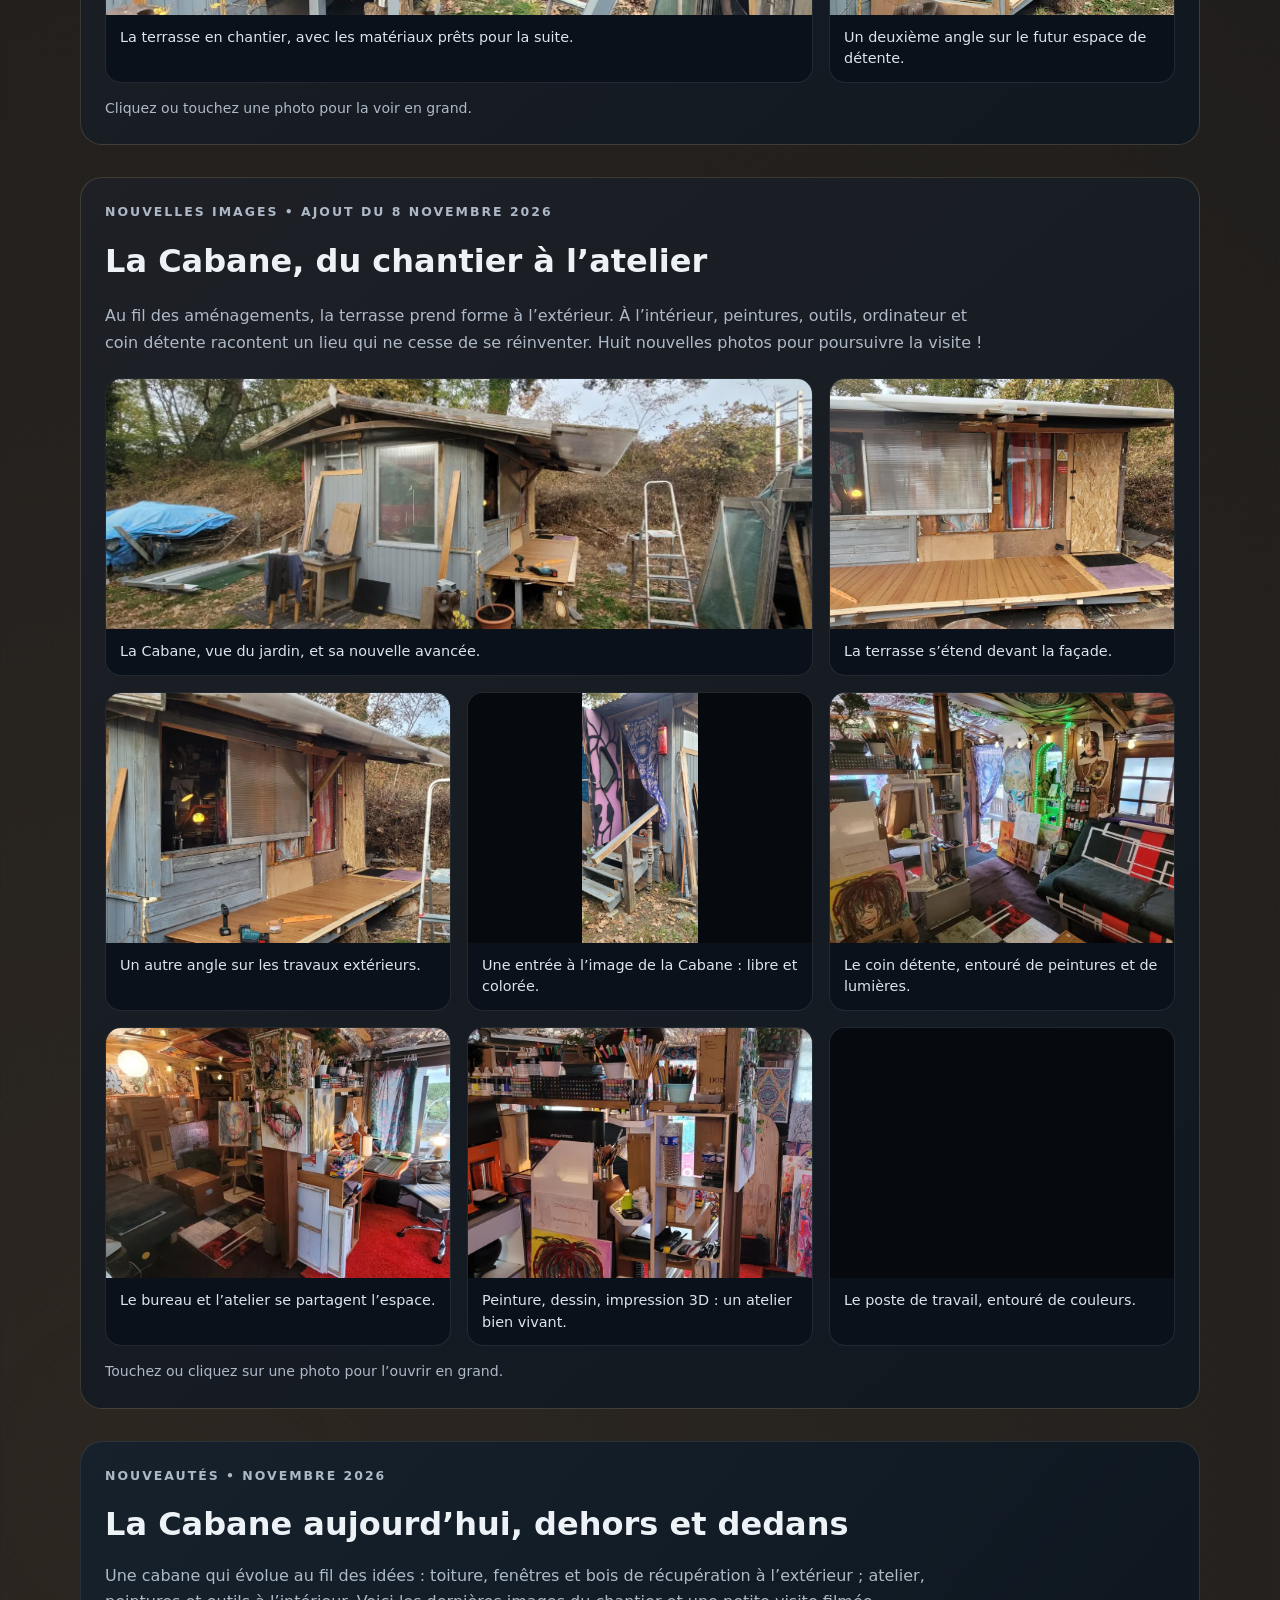
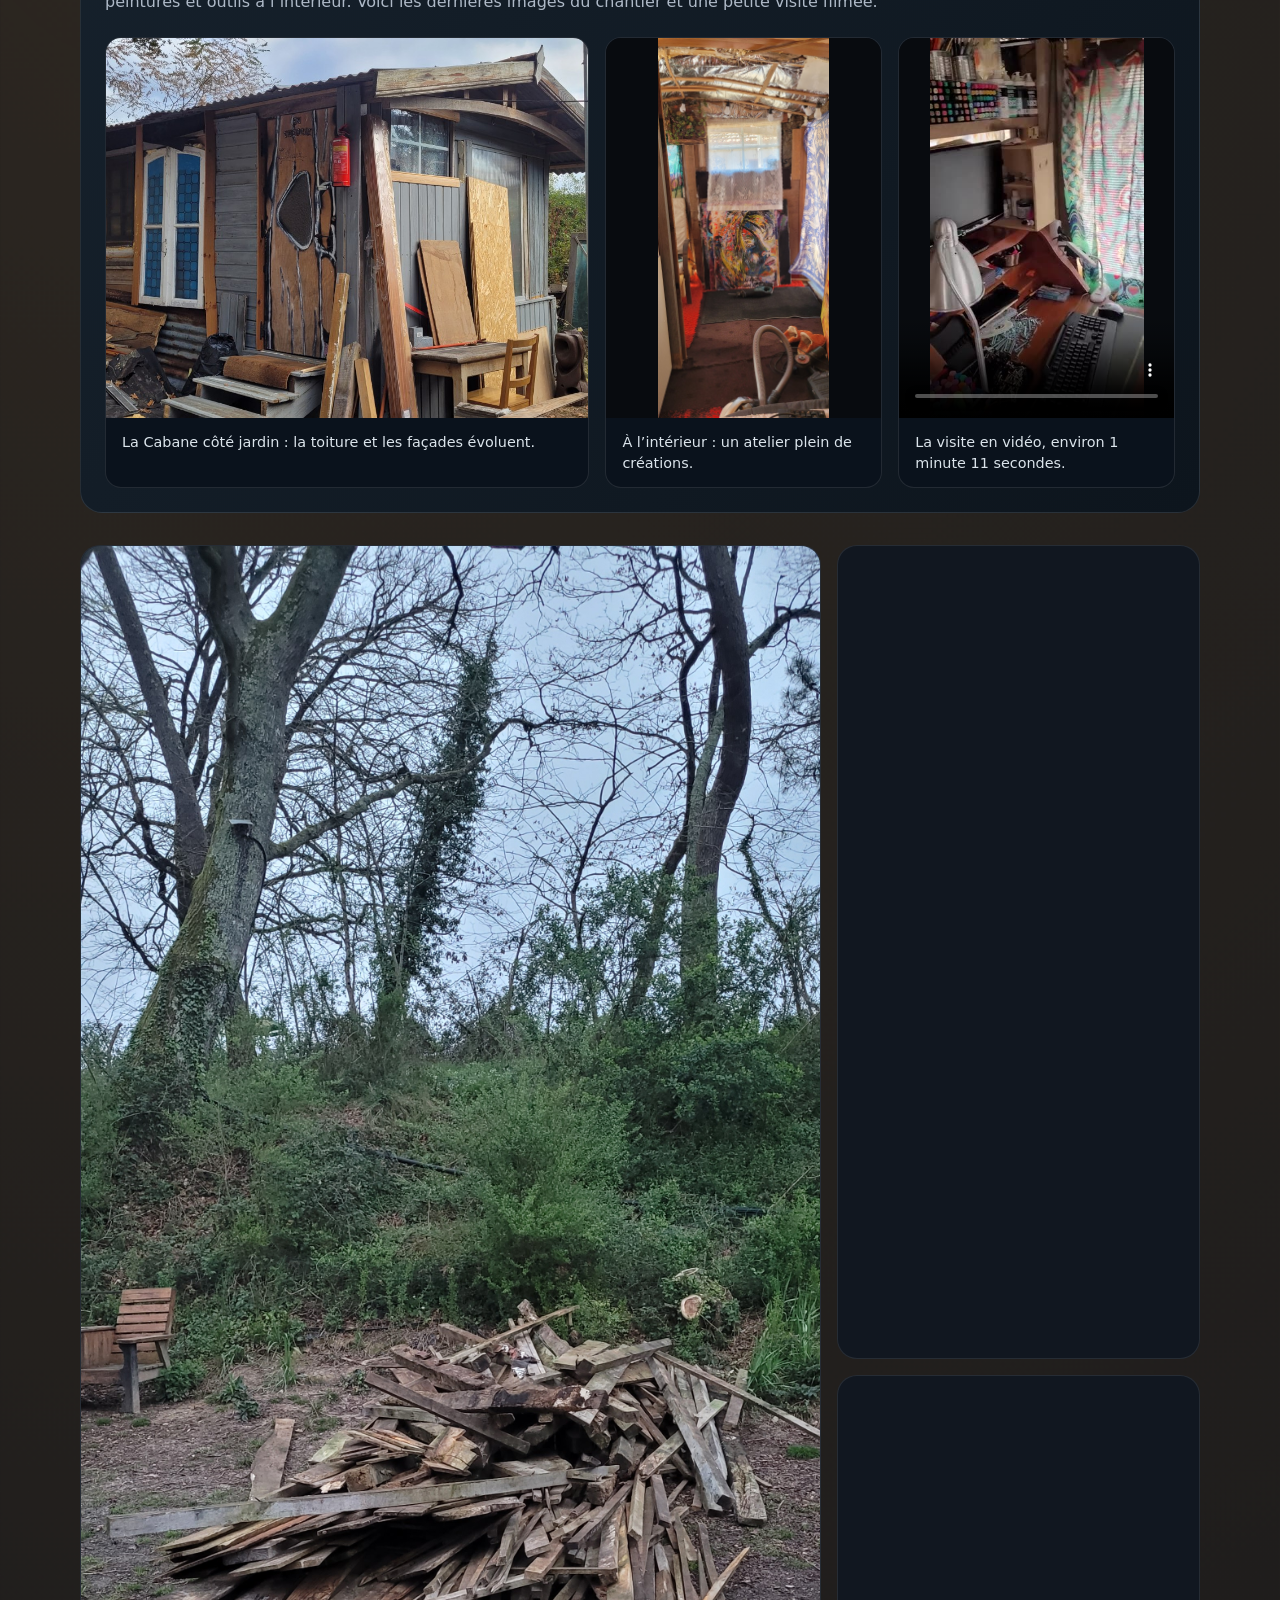
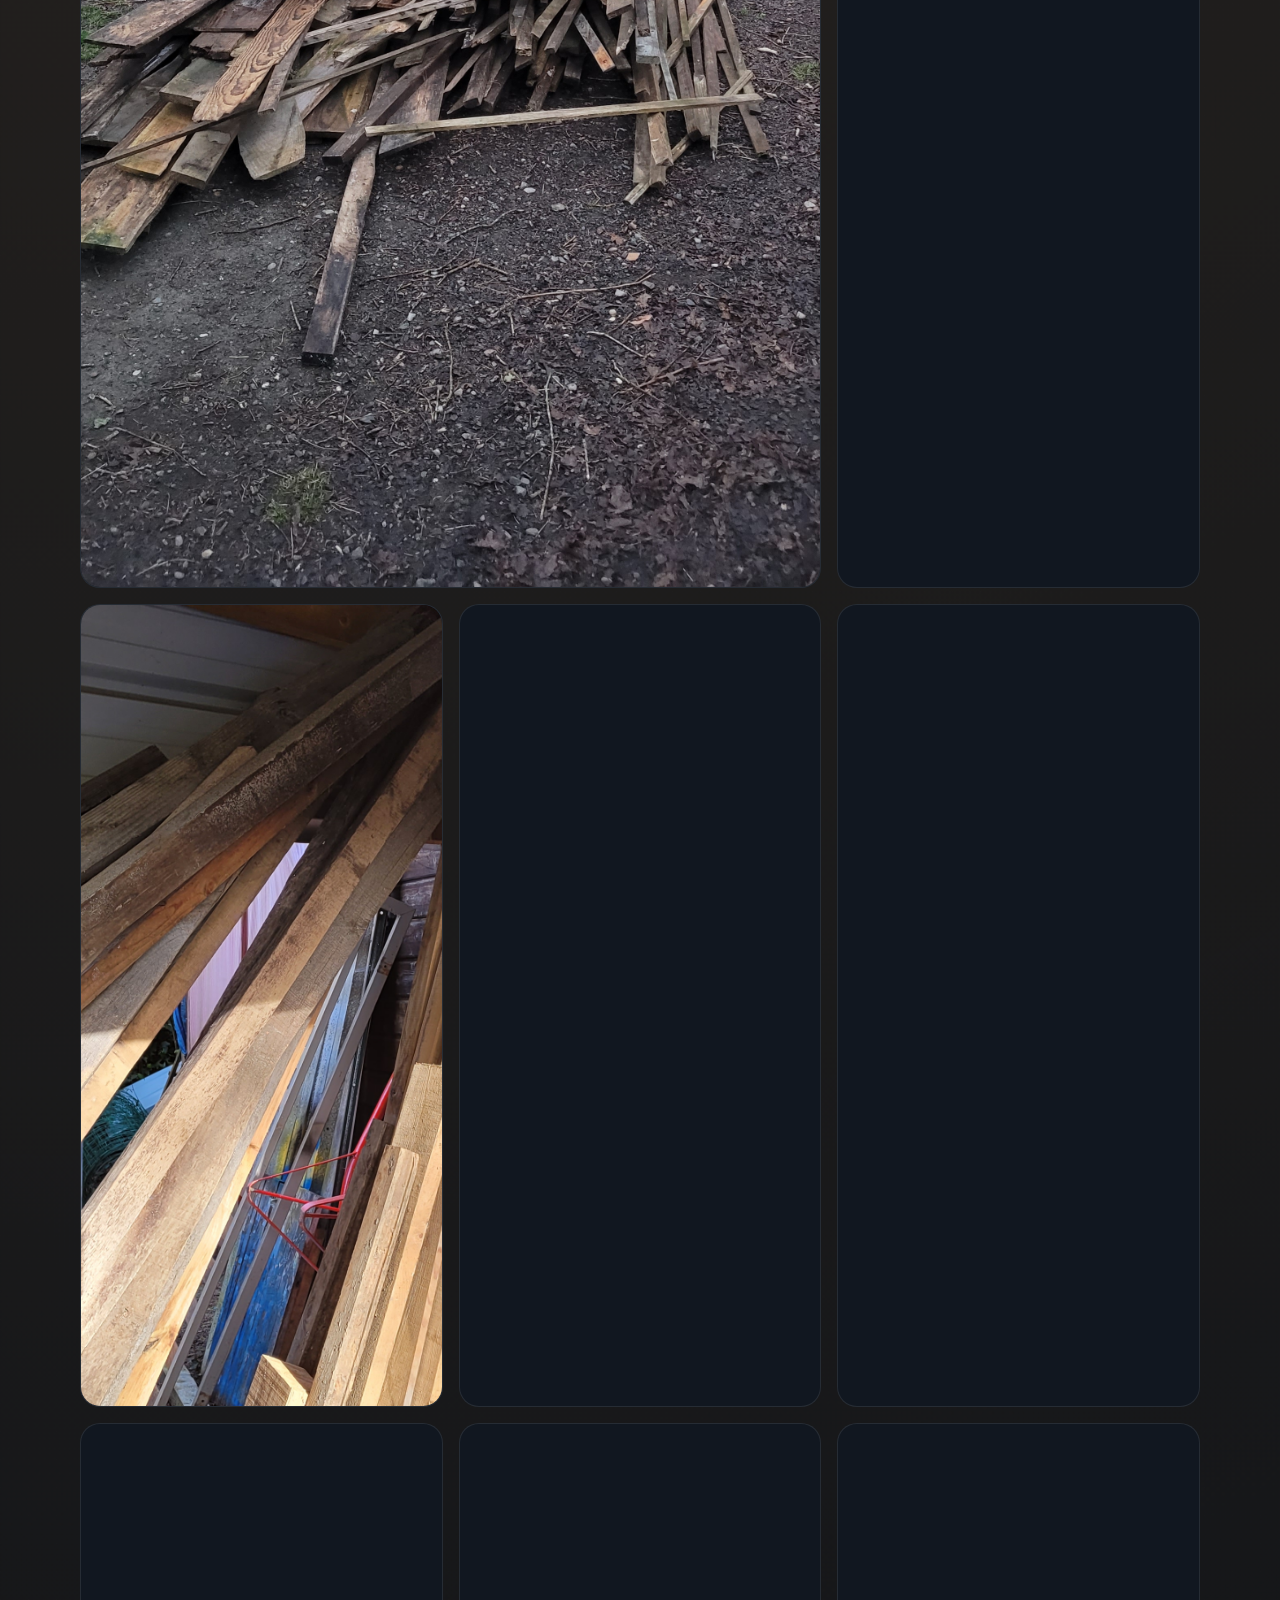
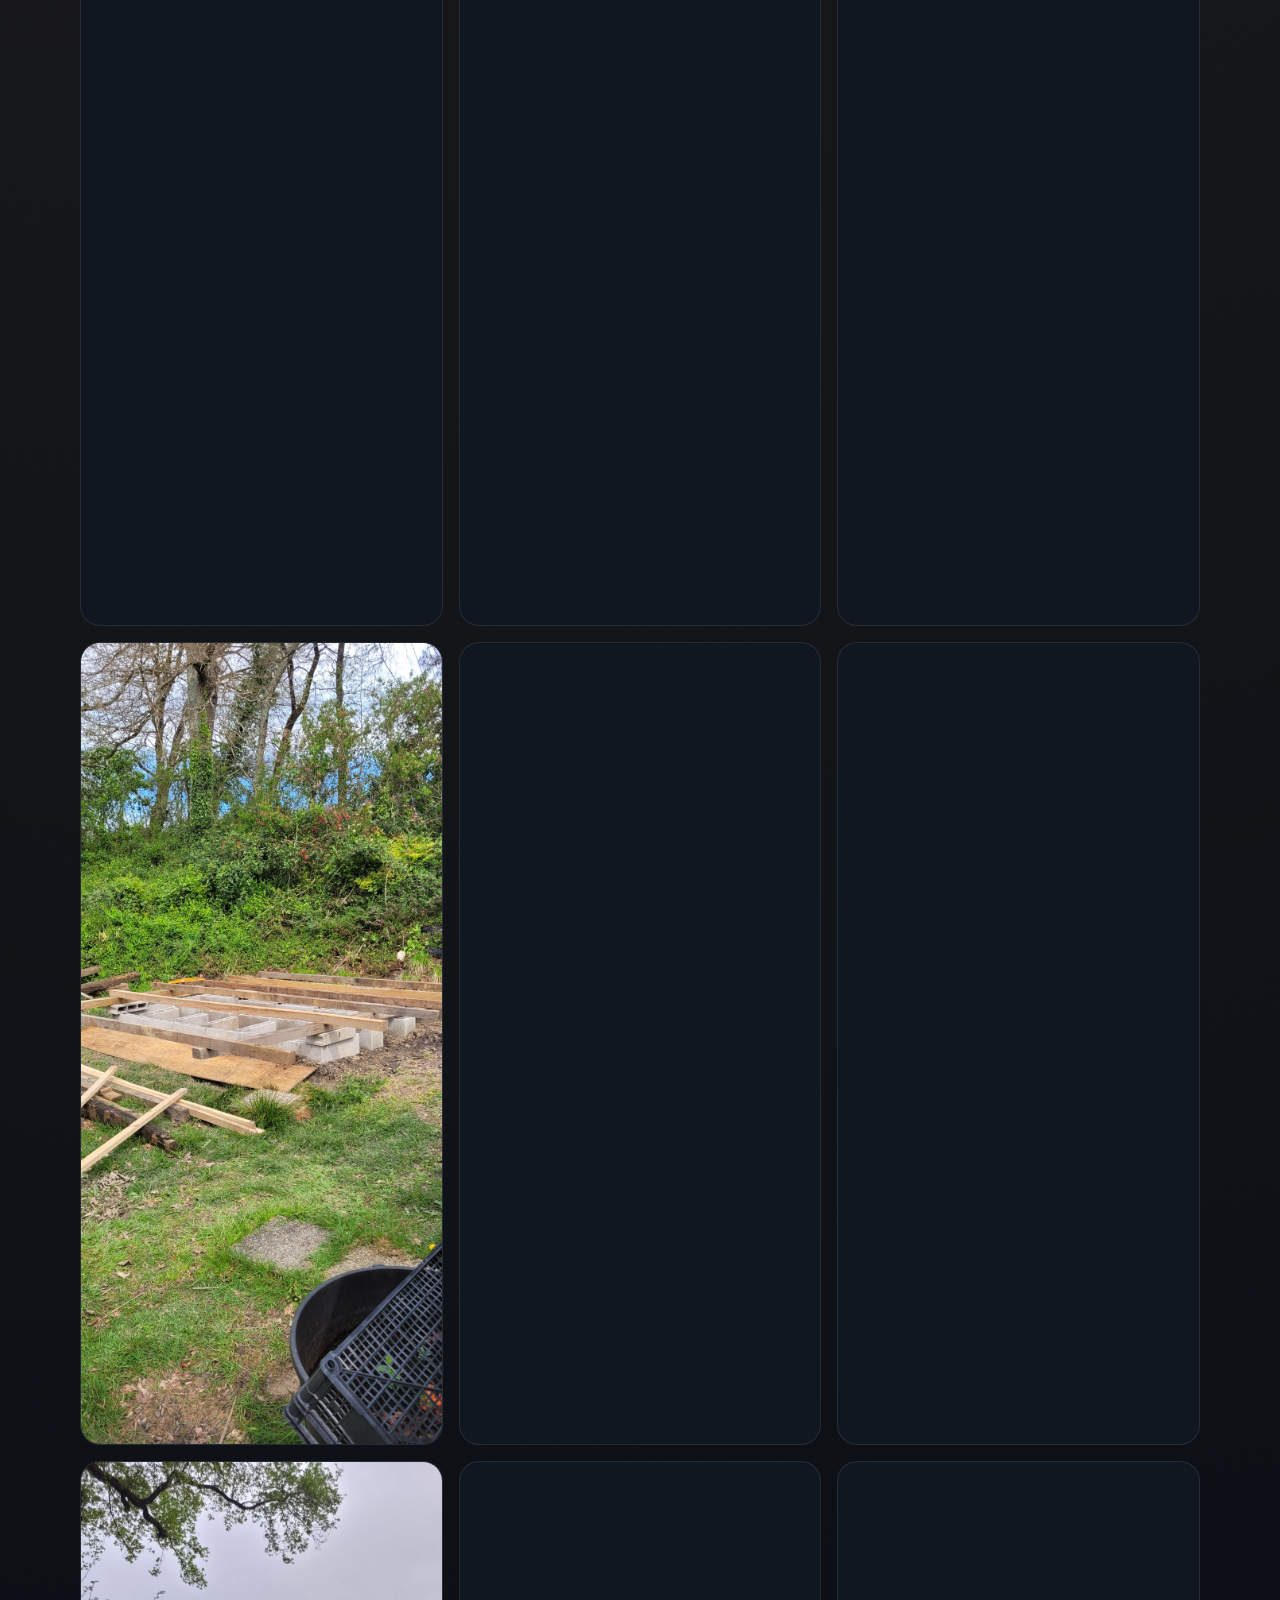
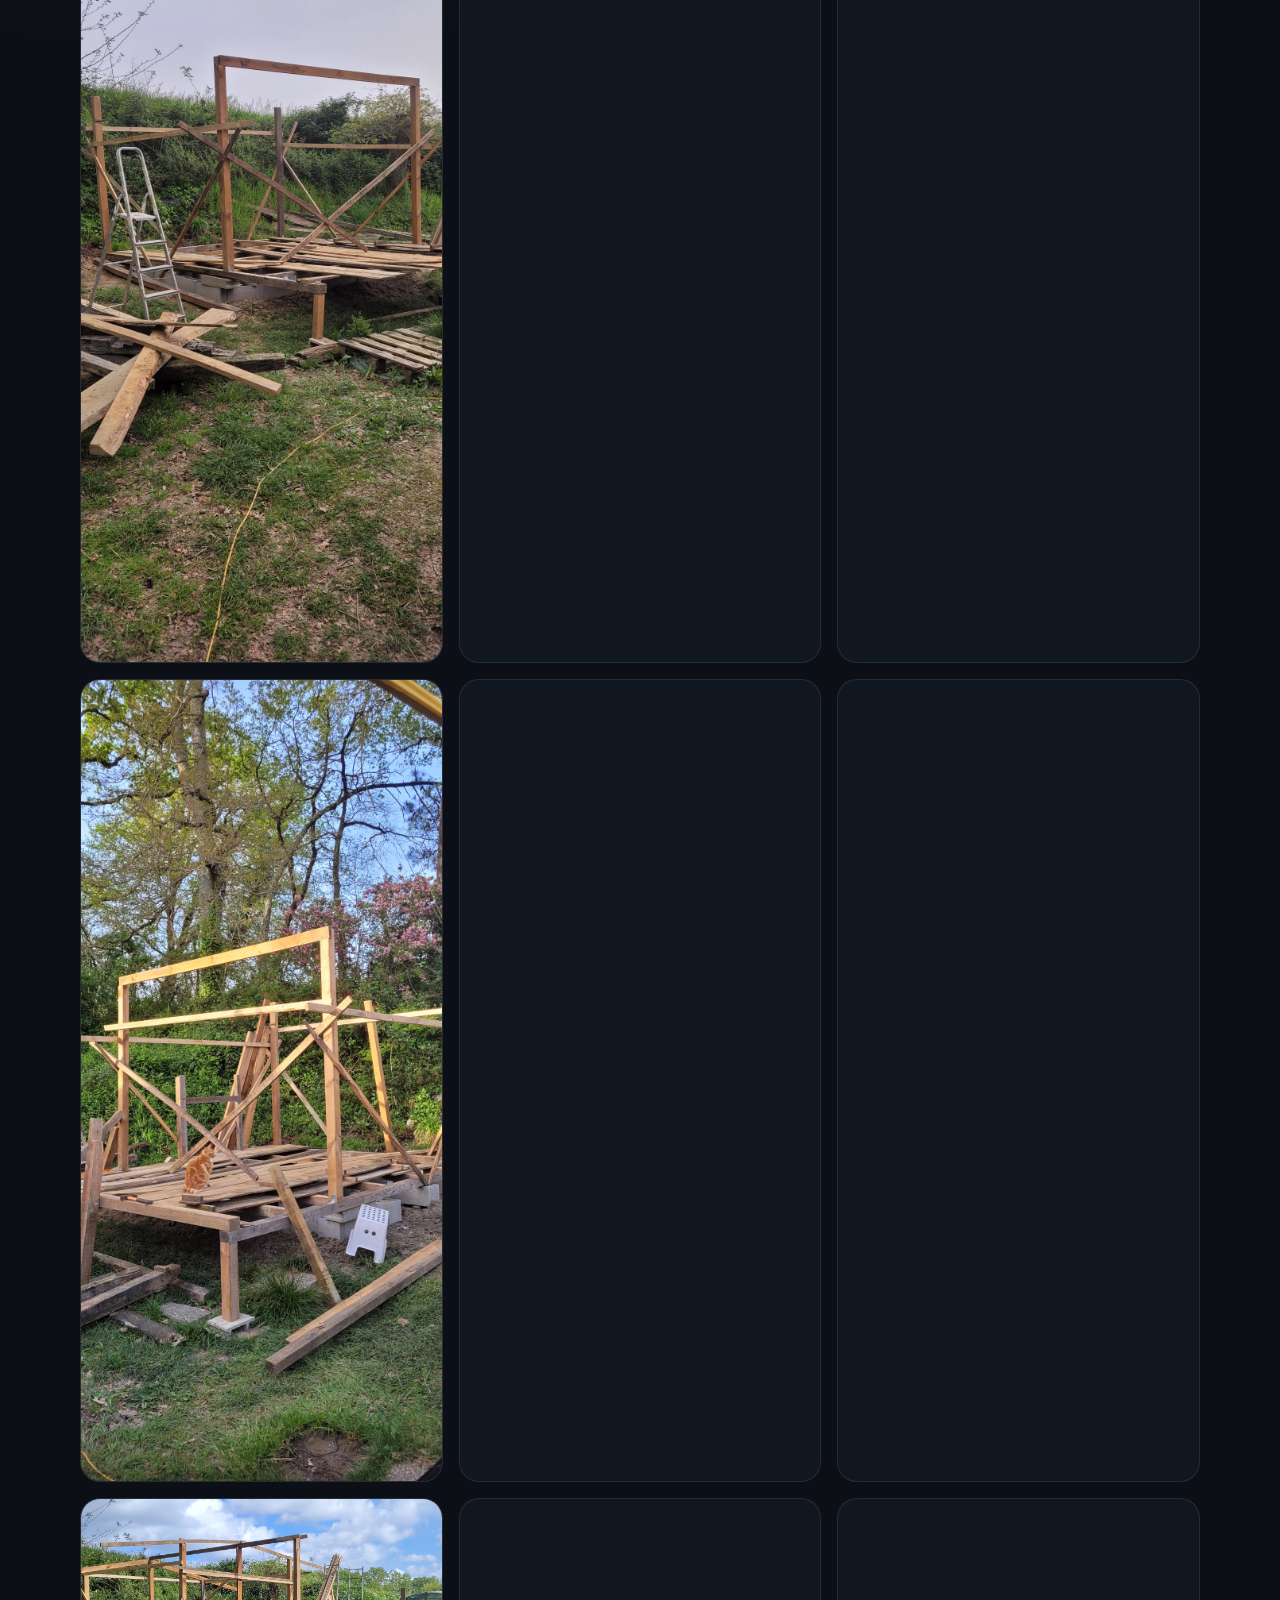
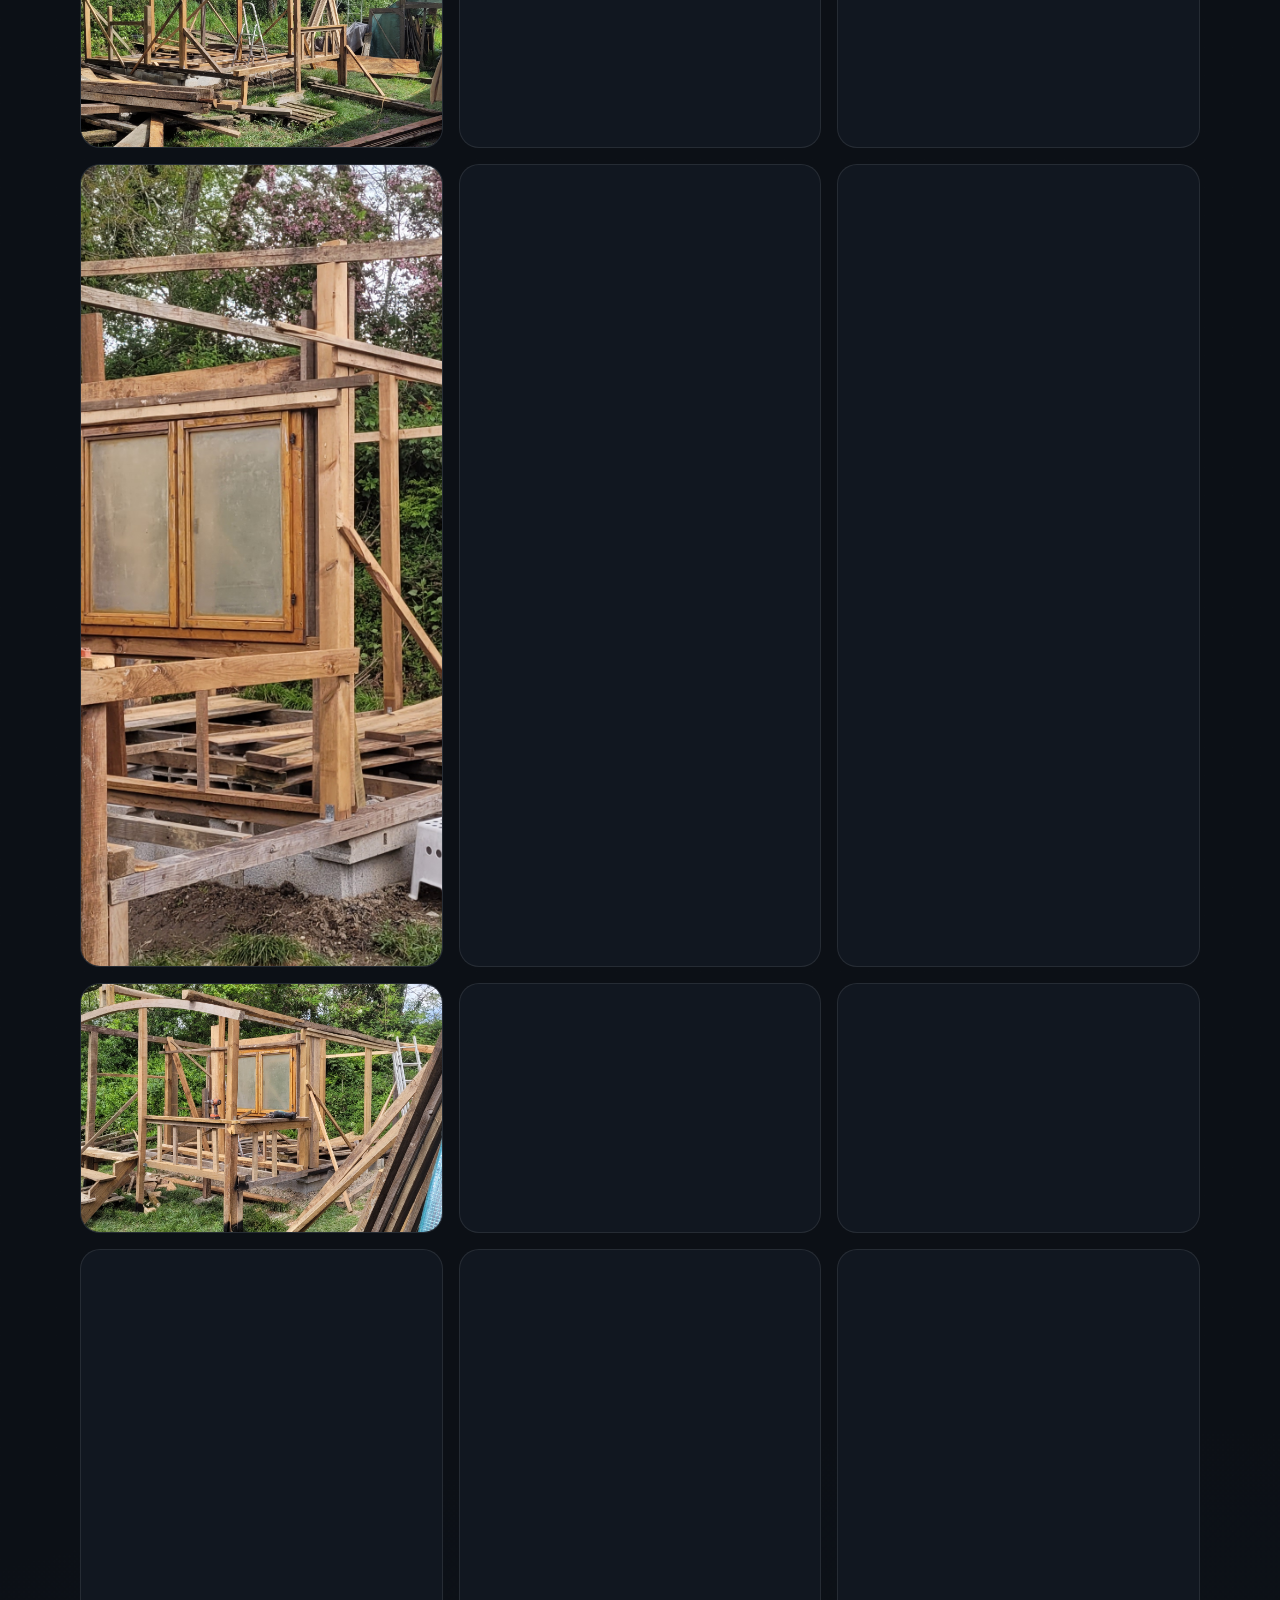
==== commit 87b3d66c: "Relie la rubrique Jeux depuis l’accueil" ====
--- a/index.html
+++ b/index.html
@@ -18,6 +18,7 @@
         <a class="button" href="patradio.html">PatRadio 📻</a>
         <a class="button" href="#cabane">La Cabane de Pattoo</a>
         <a class="button" href="pepites.html">Les pépites de Pattoo</a>
+        <a class="button" href="jeux.html">🎮 Les jeux de Pattoo</a>
         <a class="button" href="balades-fatbike.html">🚴 Les balades en Fatbike</a>
         <a class="button" href="https://github.com/PattooDev" rel="noreferrer">Voir GitHub</a>
       </div>
@@ -25,6 +26,17 @@
   </header>
 
   <main>
+    <section class="section muted" id="jeux">
+      <div class="wrap">
+        <div class="section-head">
+          <p class="eyebrow">LA PAUSE LUDIQUE • SANS INSTALLATION</p>
+          <h2>🎮 Les jeux de Pattoo</h2>
+          <p>Quake, Quake III Arena, OpenArena et Half-Life : une première sélection de FPS dans le navigateur sur PC, avec liens directs et conditions d’accès. D’autres découvertes viendront enrichir la rubrique.</p>
+          <a class="button primary" href="jeux.html">Découvrir les jeux →</a>
+        </div>
+      </div>
+    </section>
+
     <section class="section" id="projets">
       <div class="wrap">
         <div class="section-head">
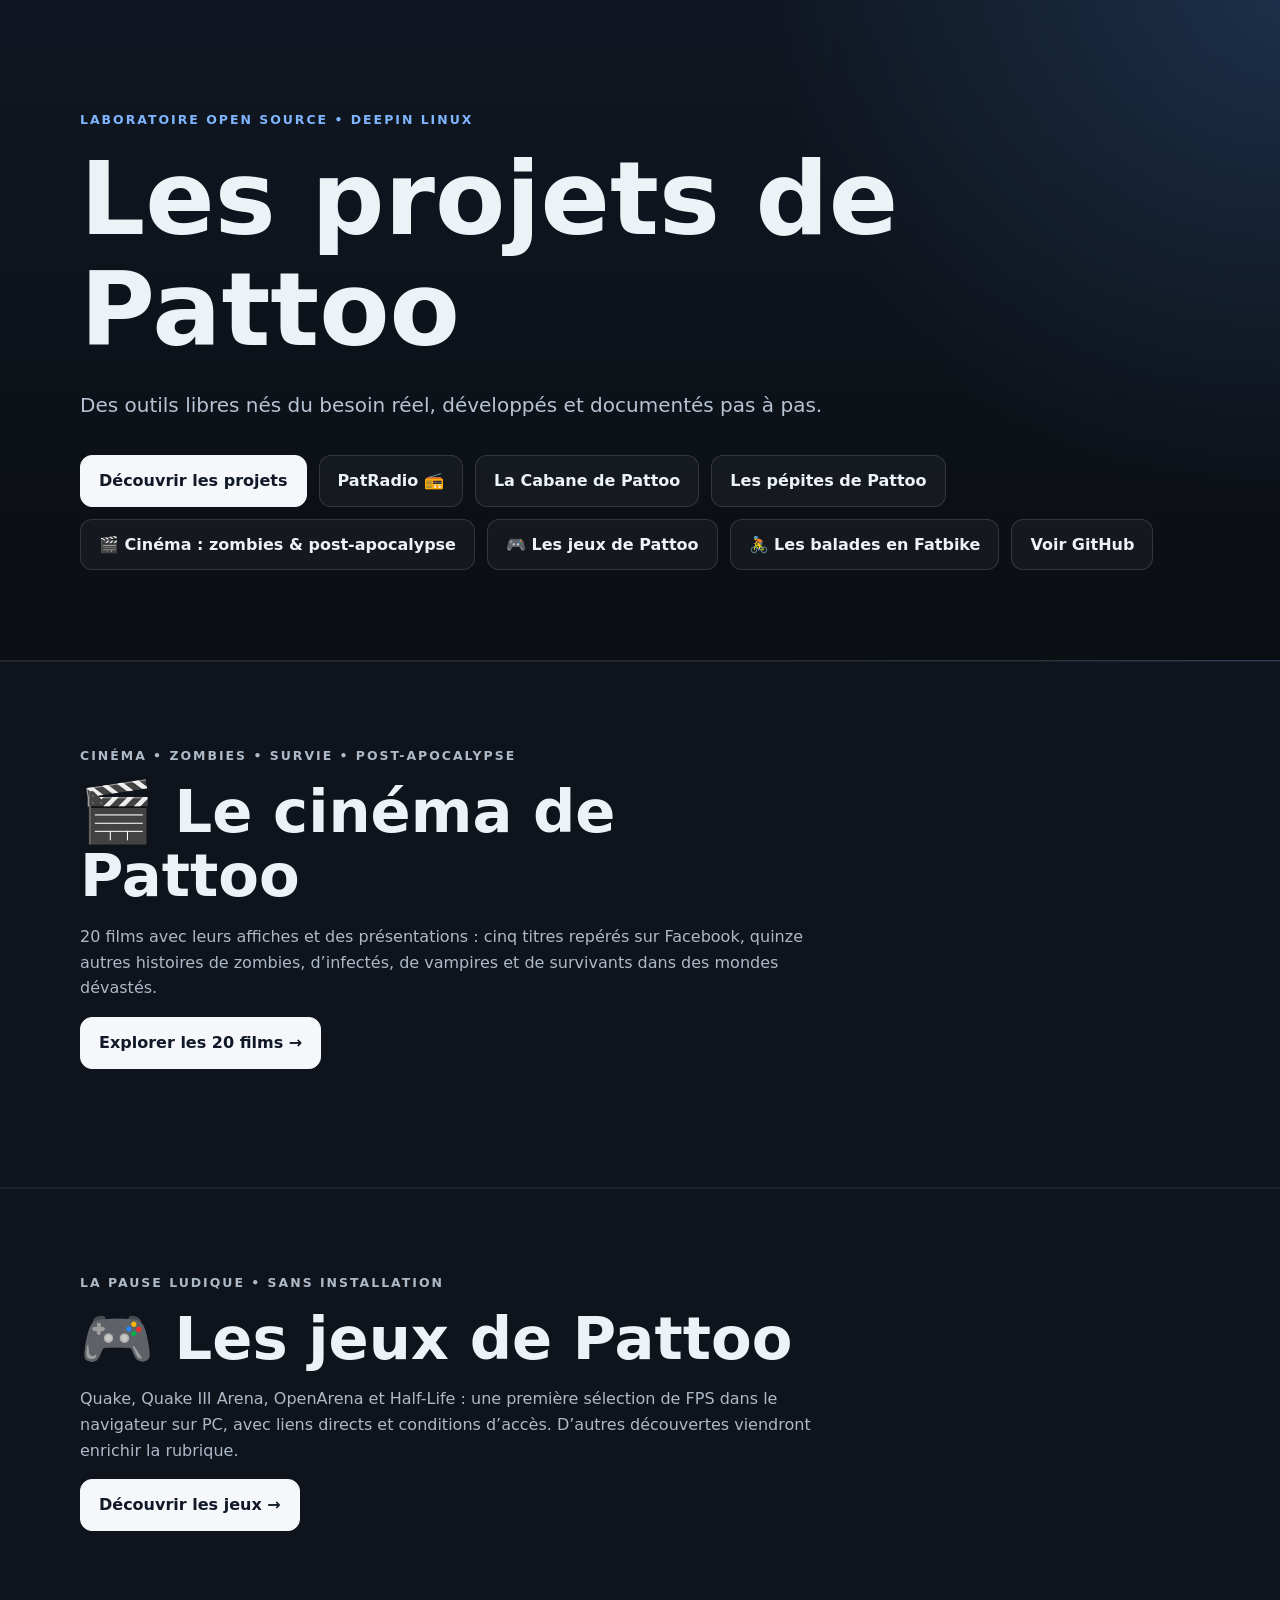
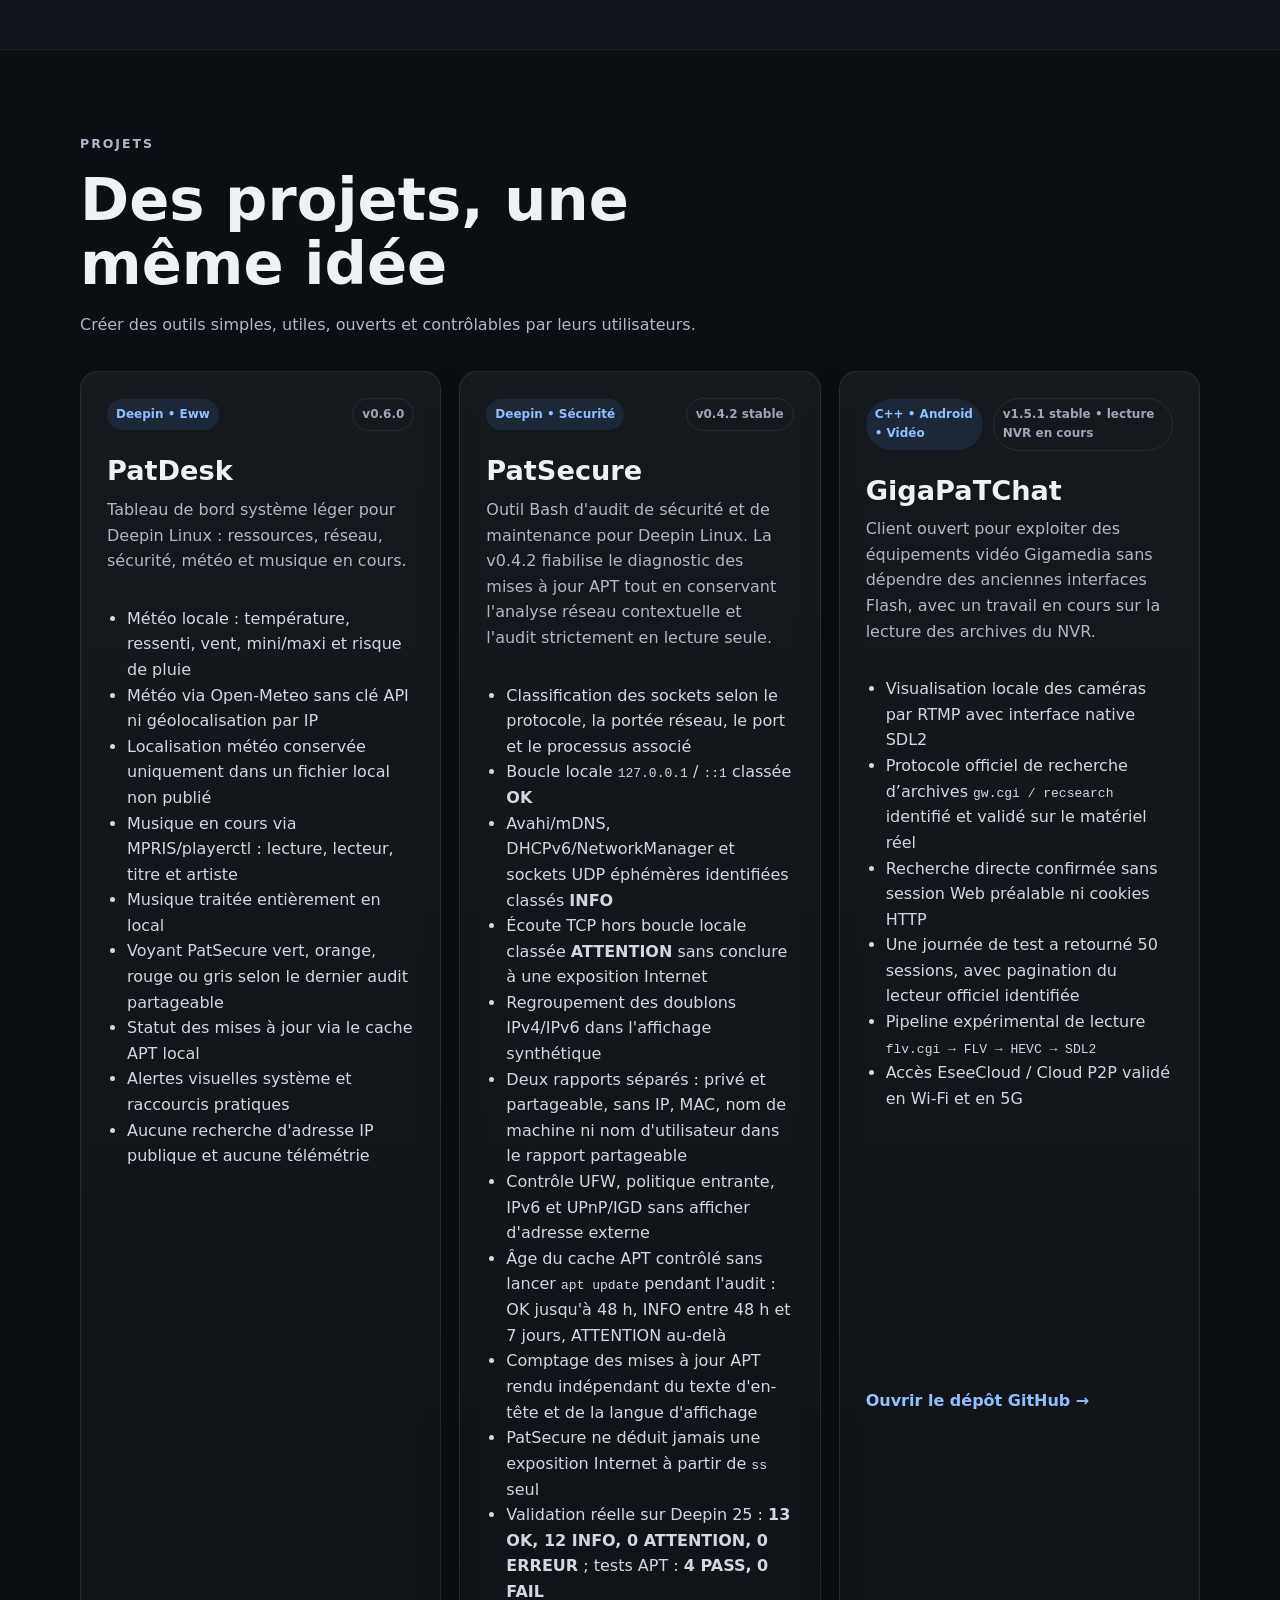
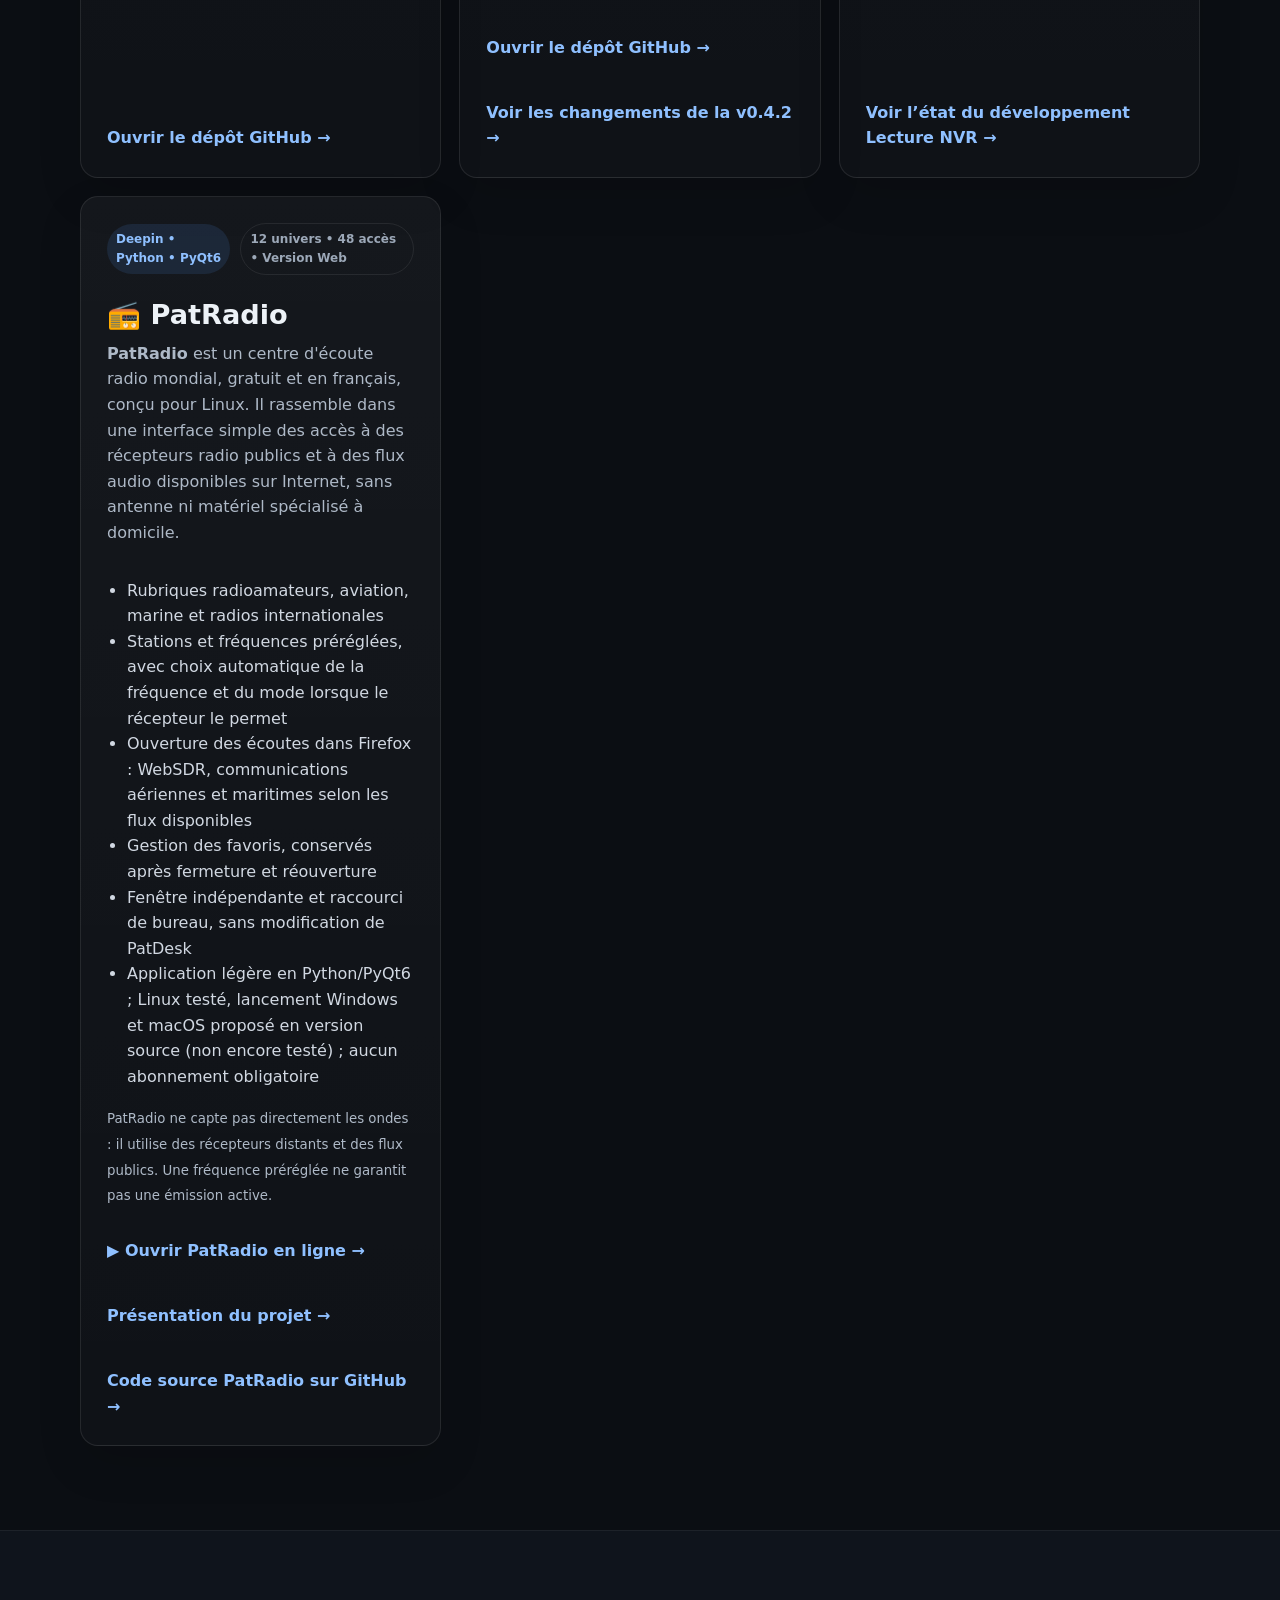
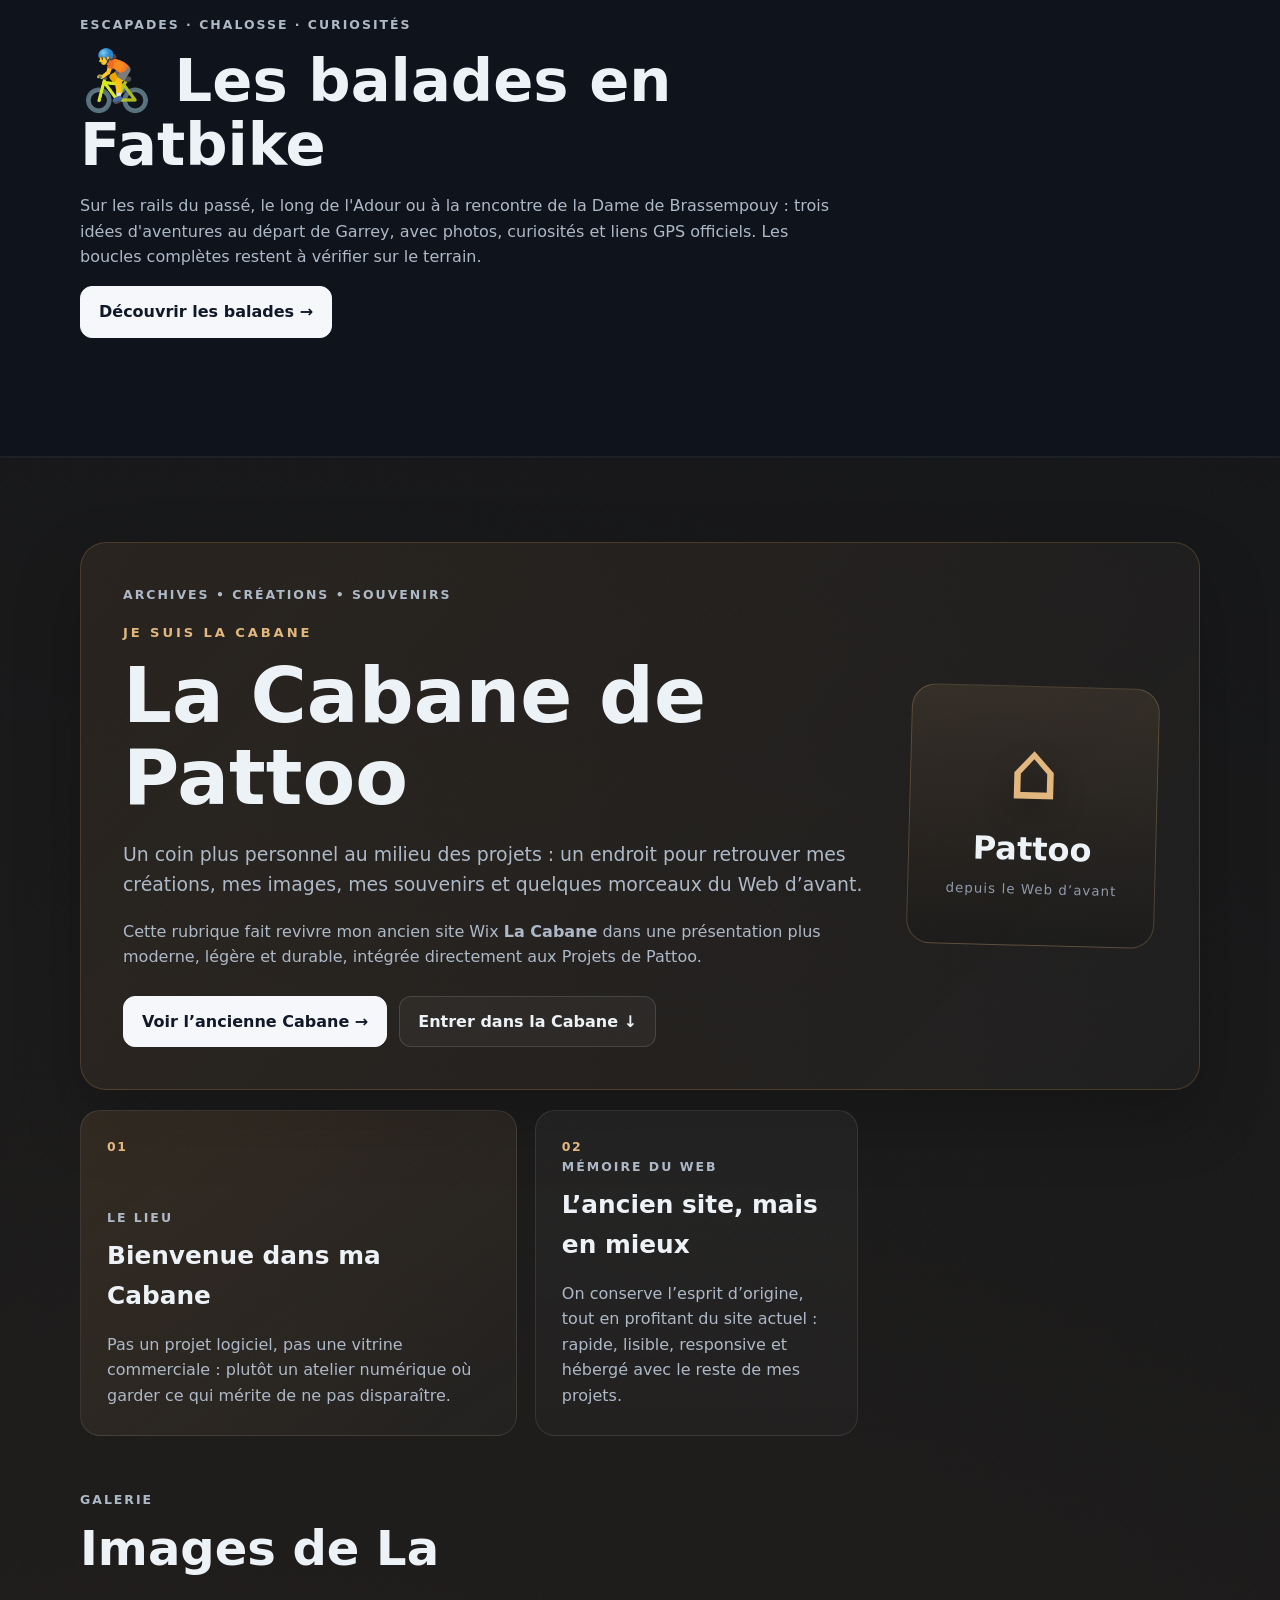
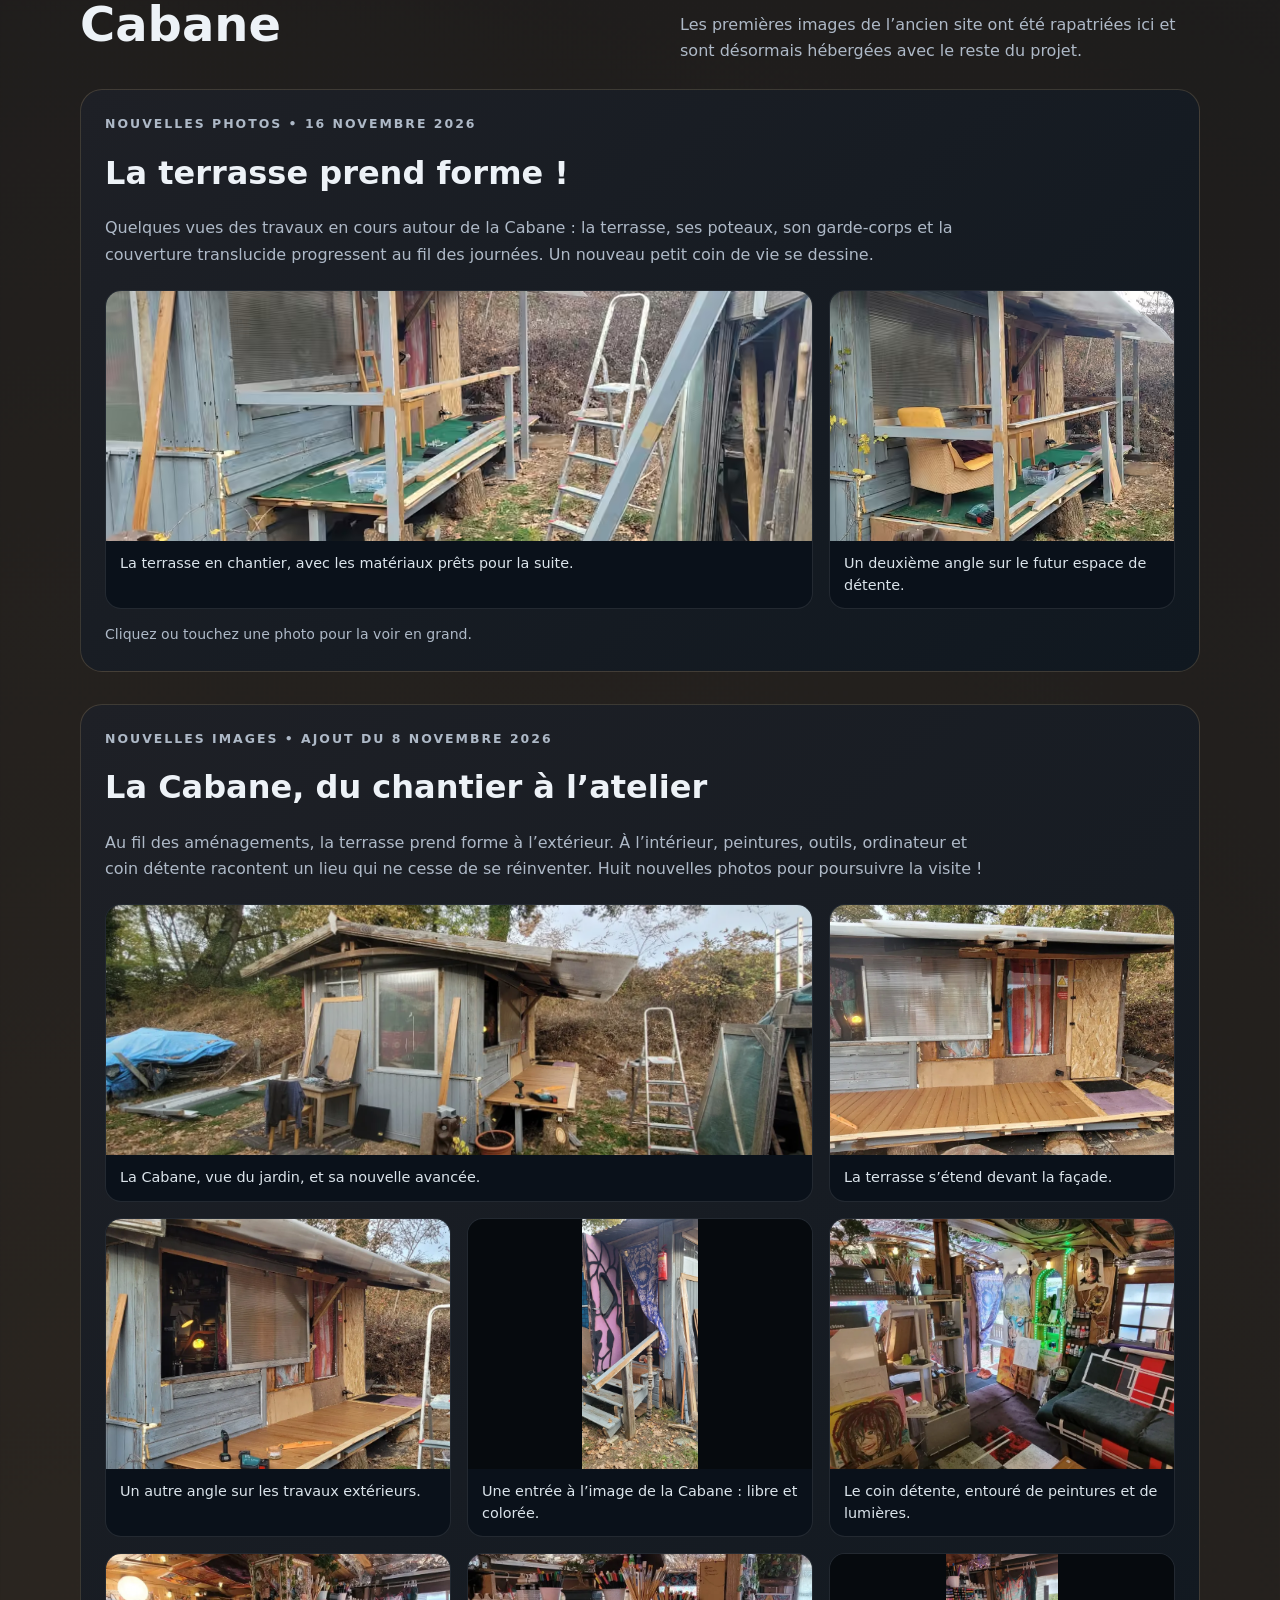
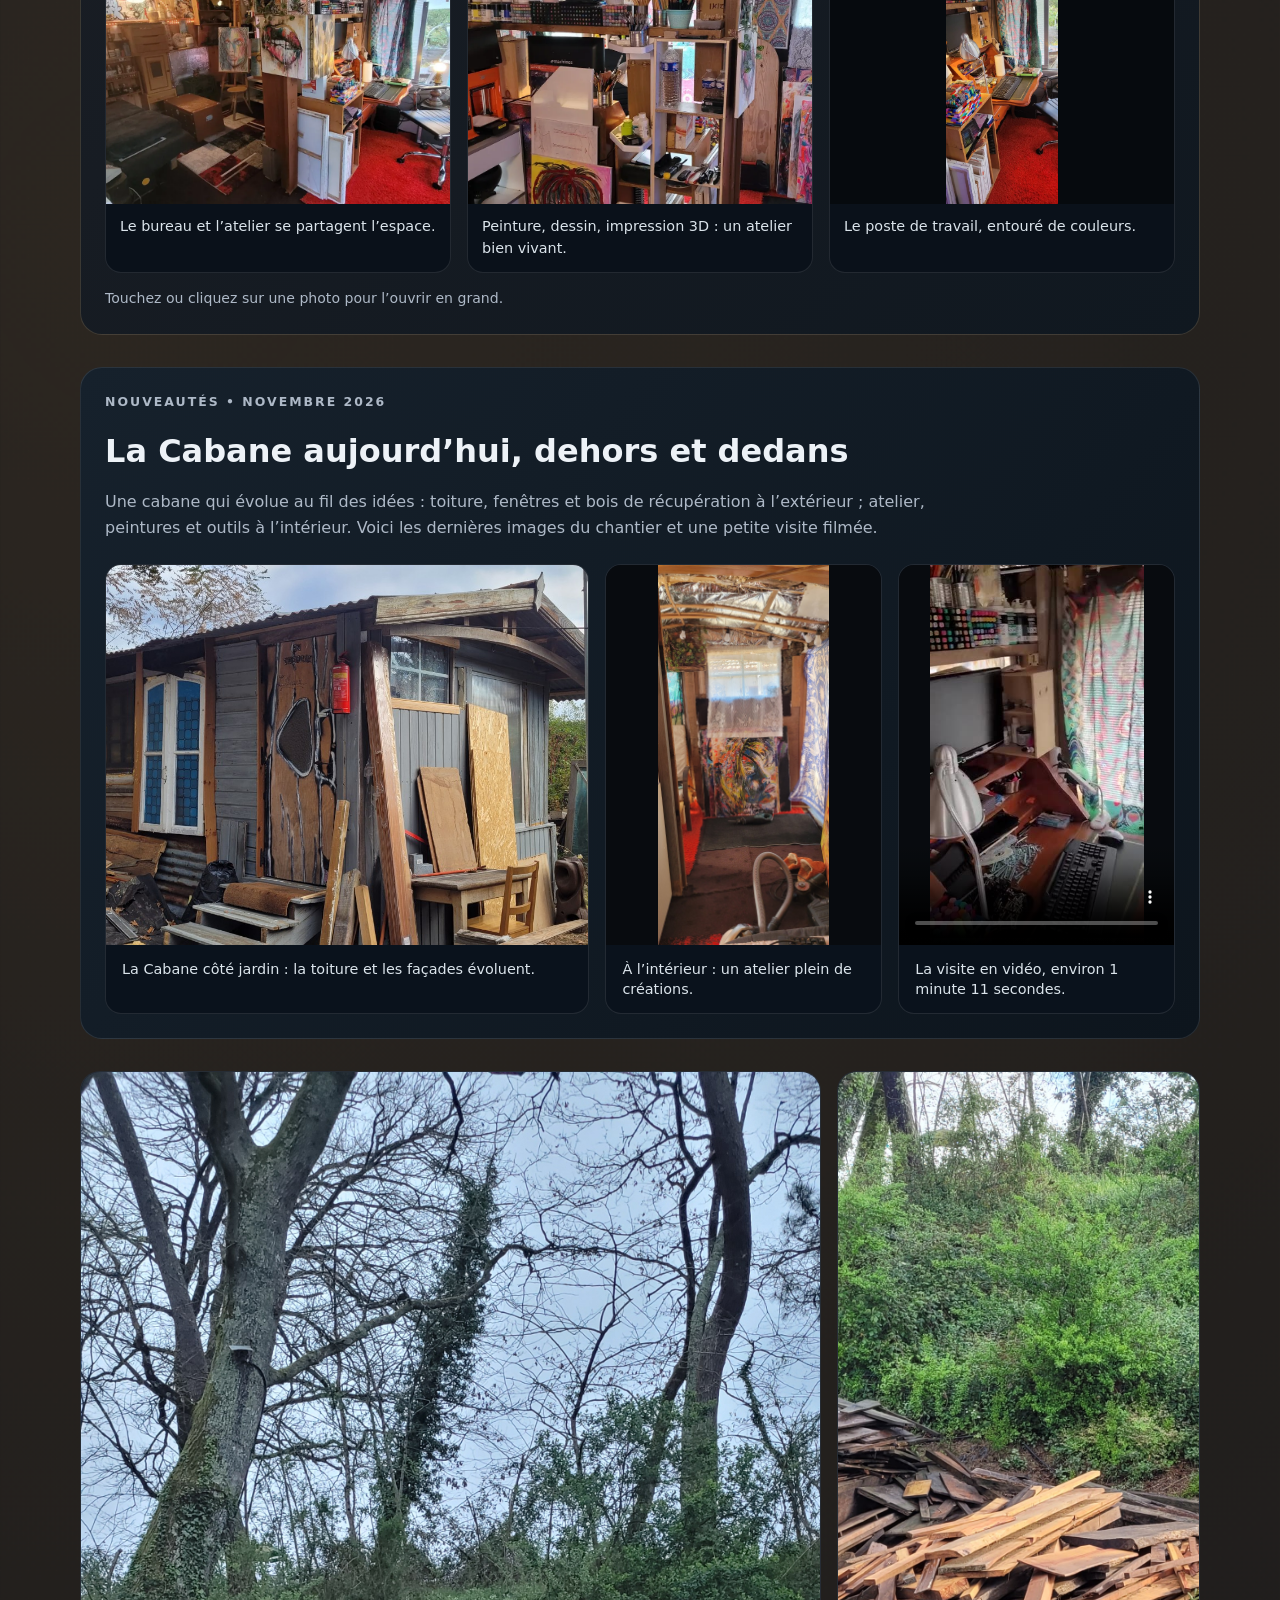
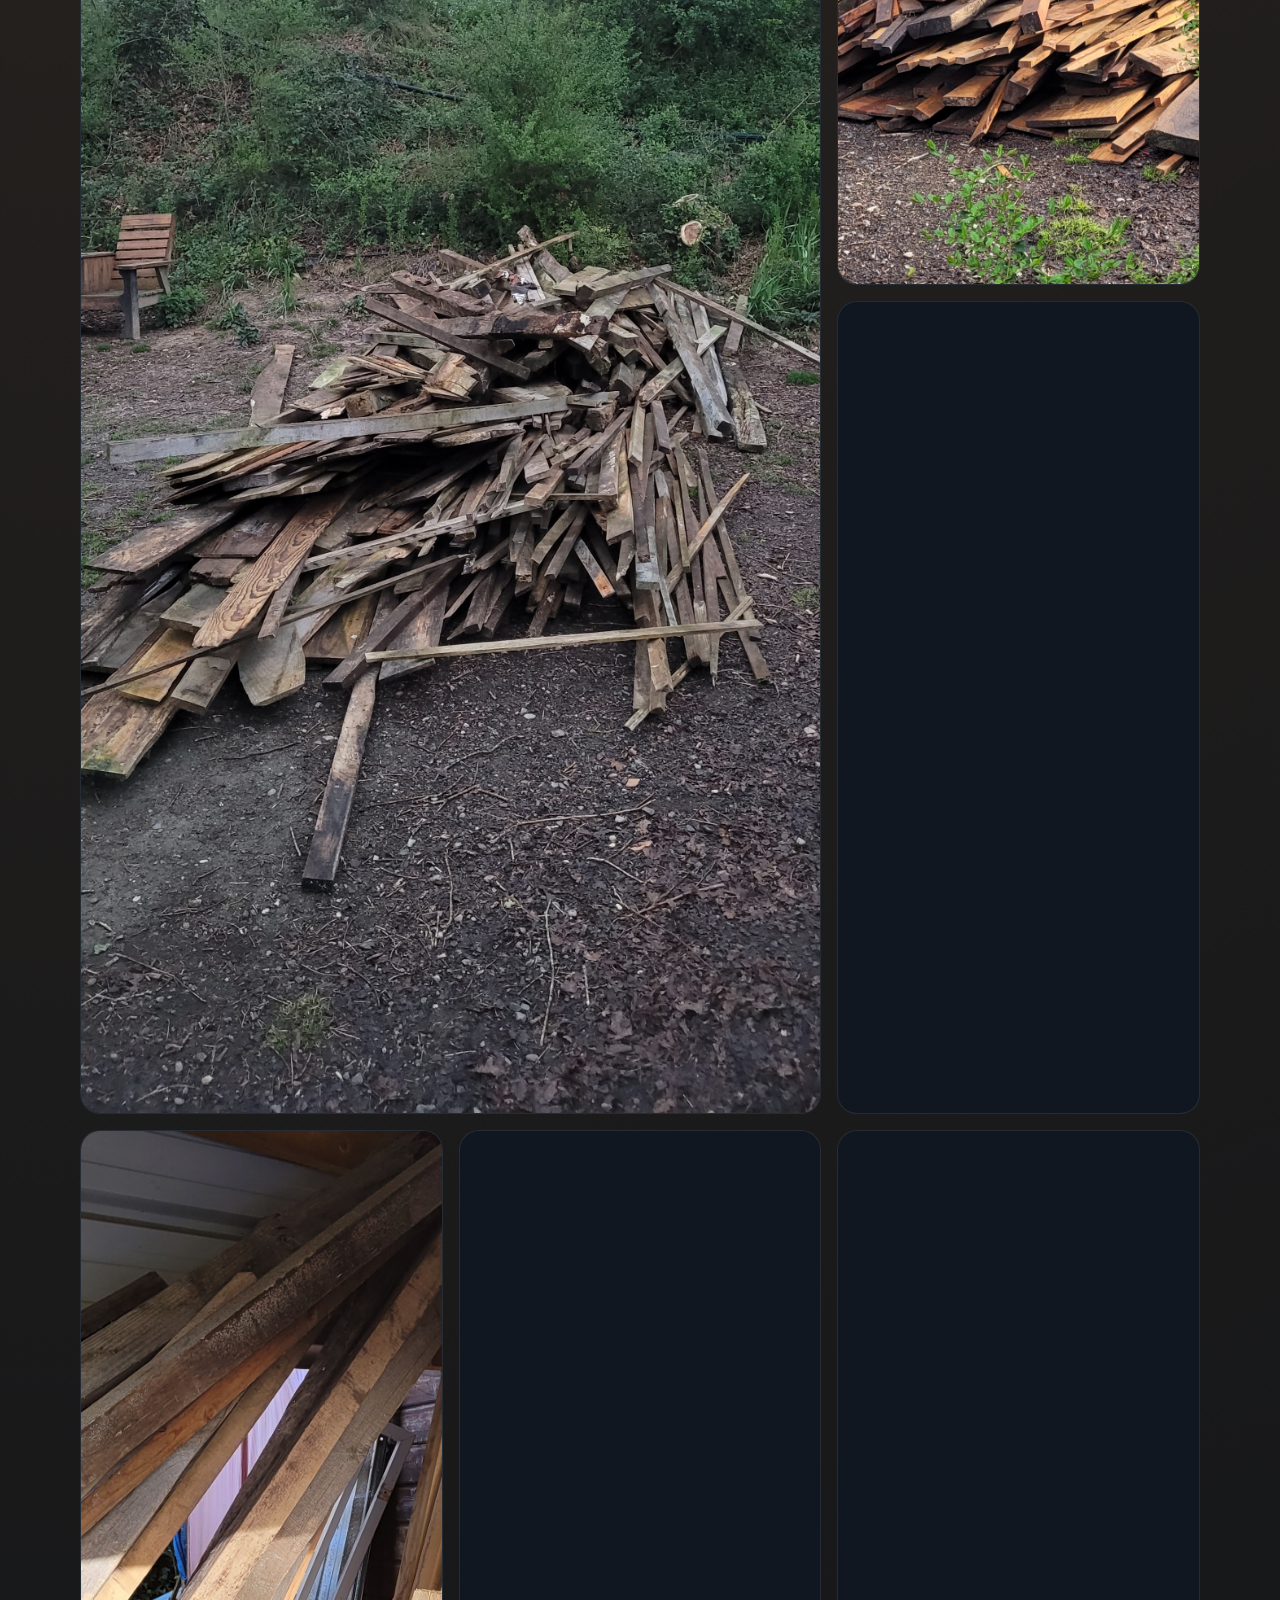
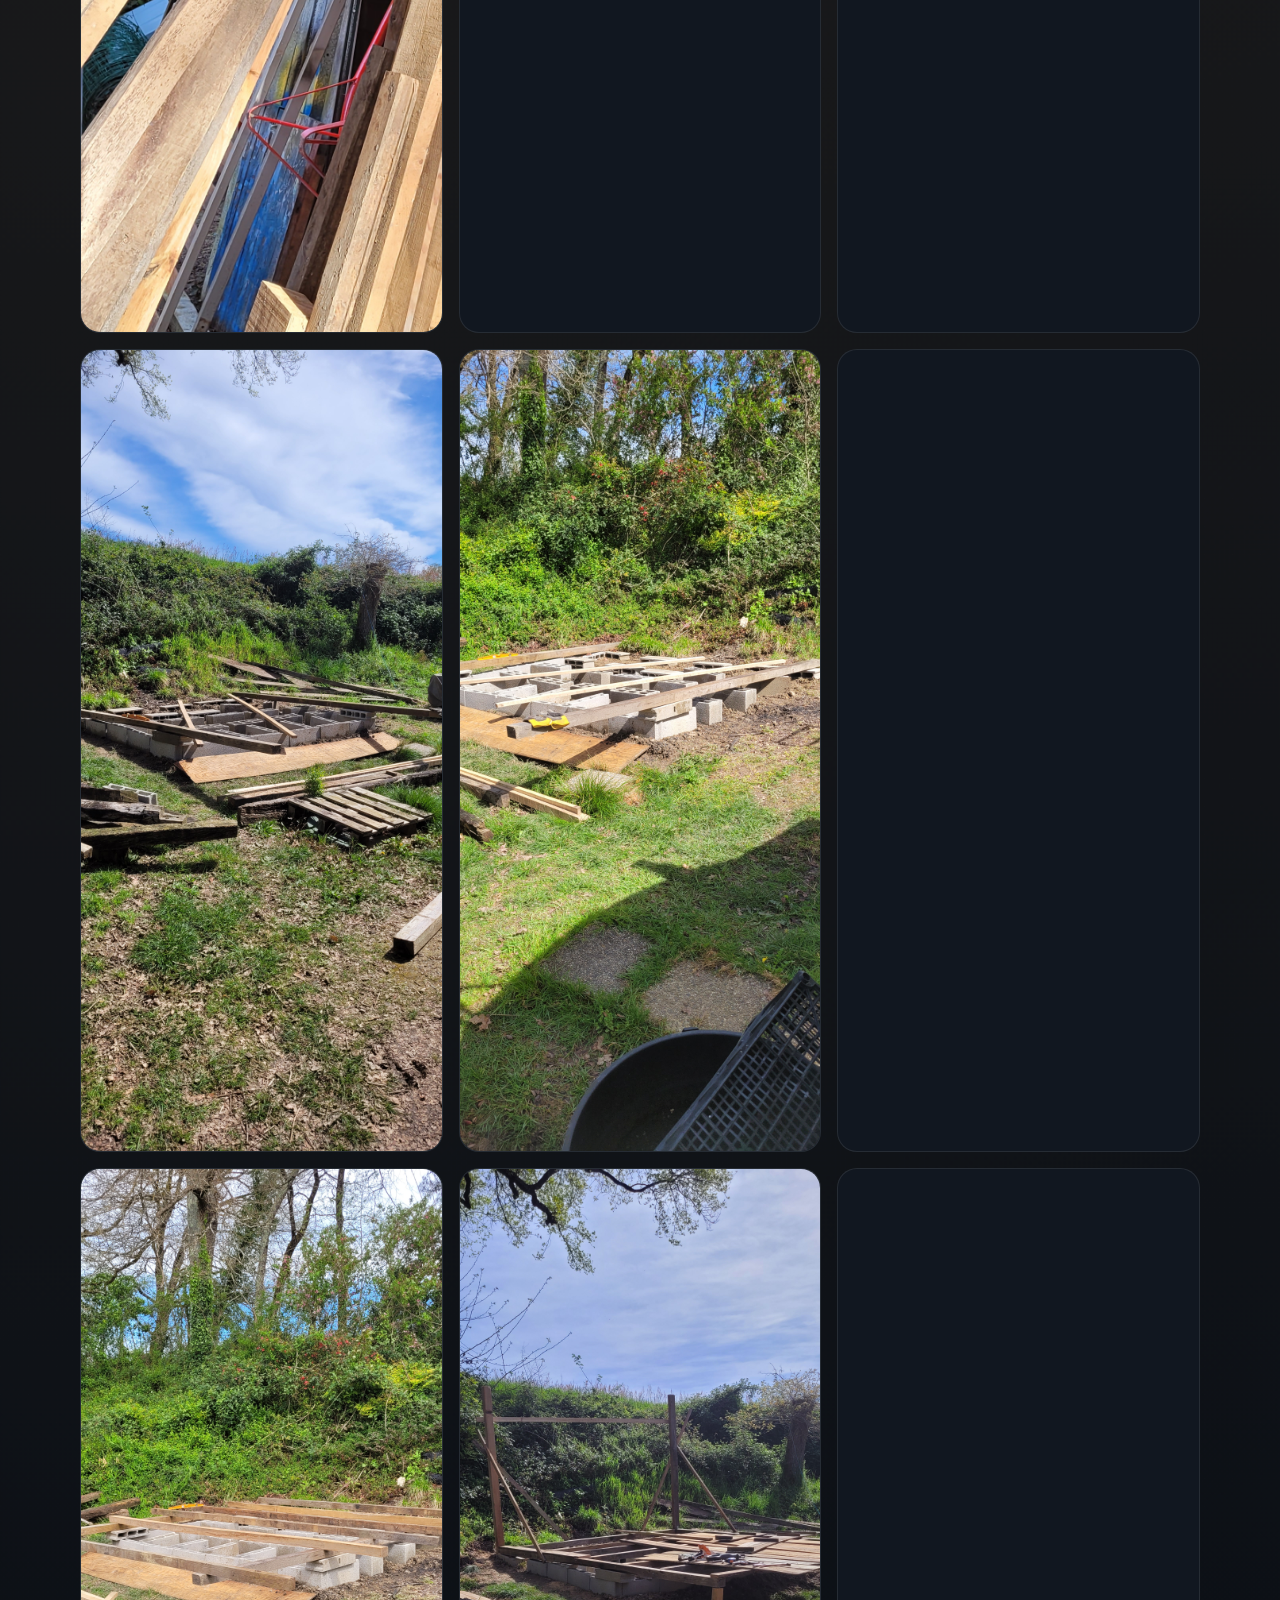
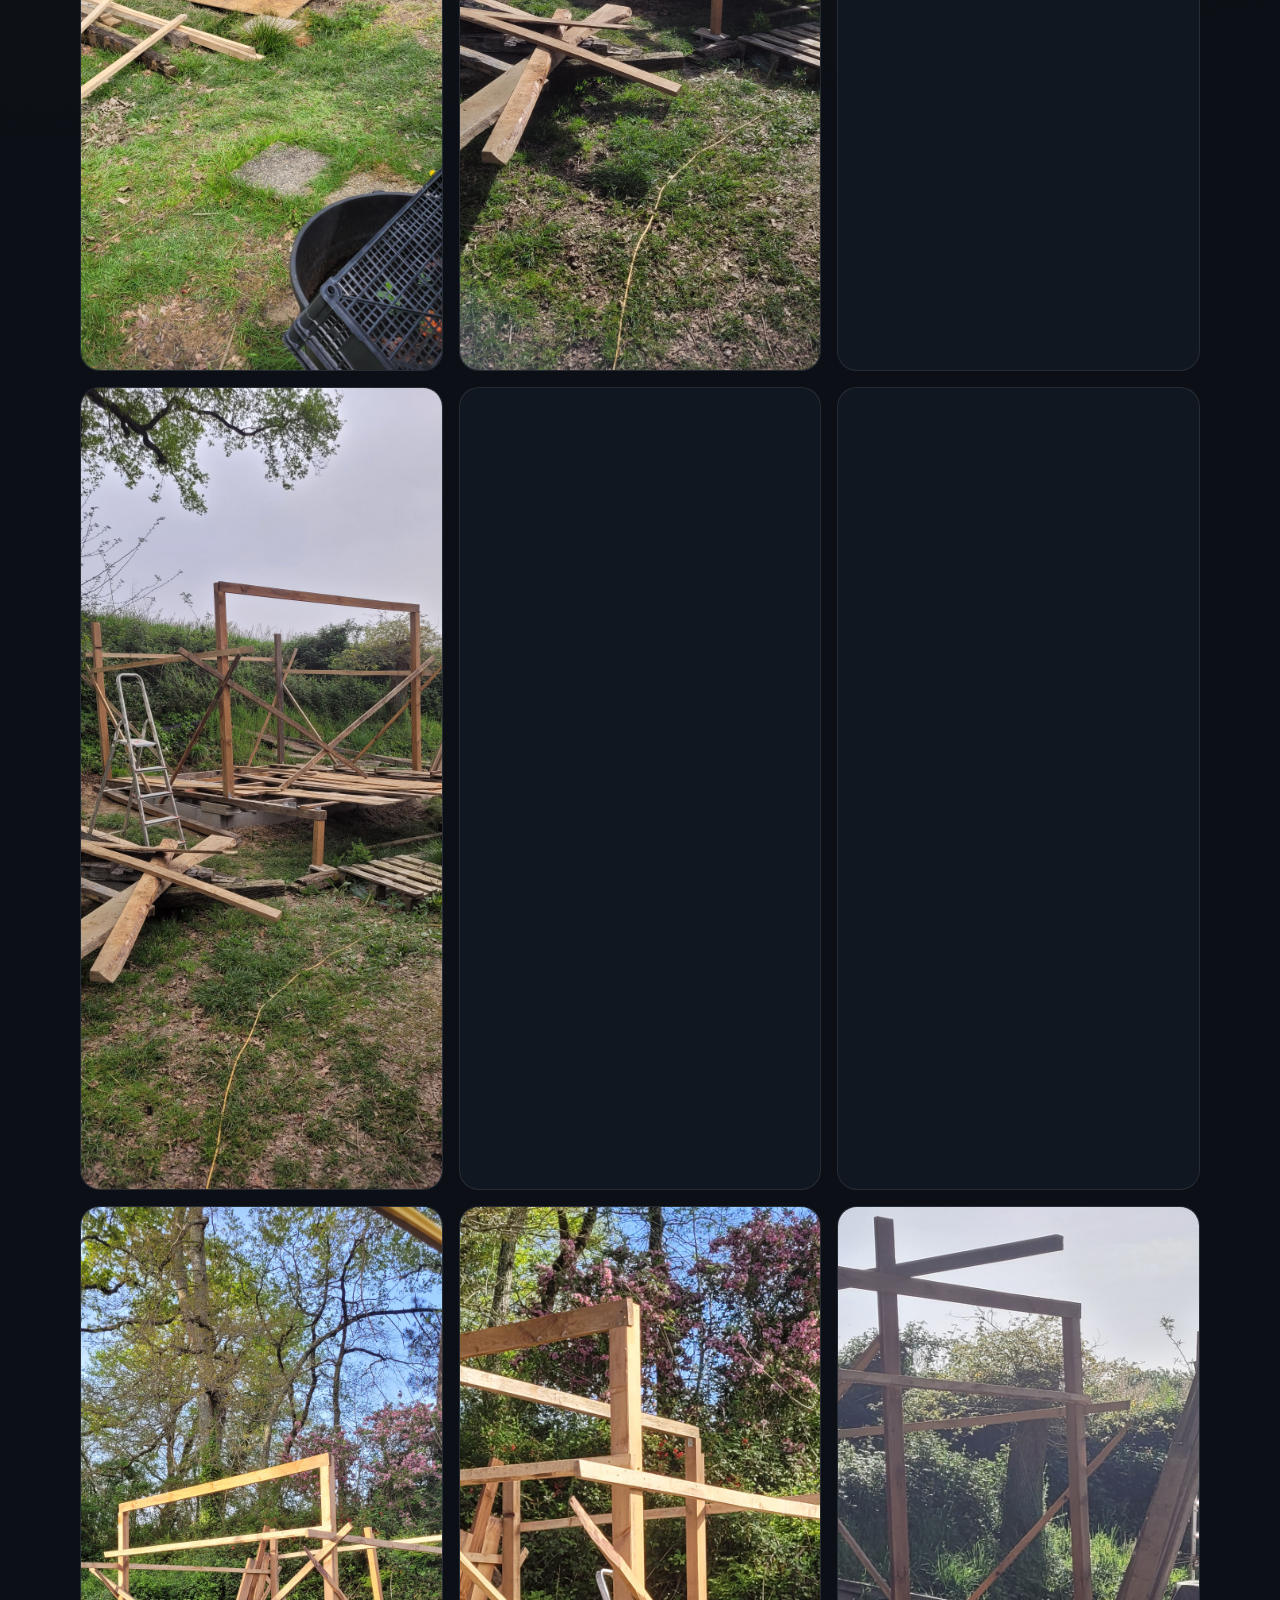
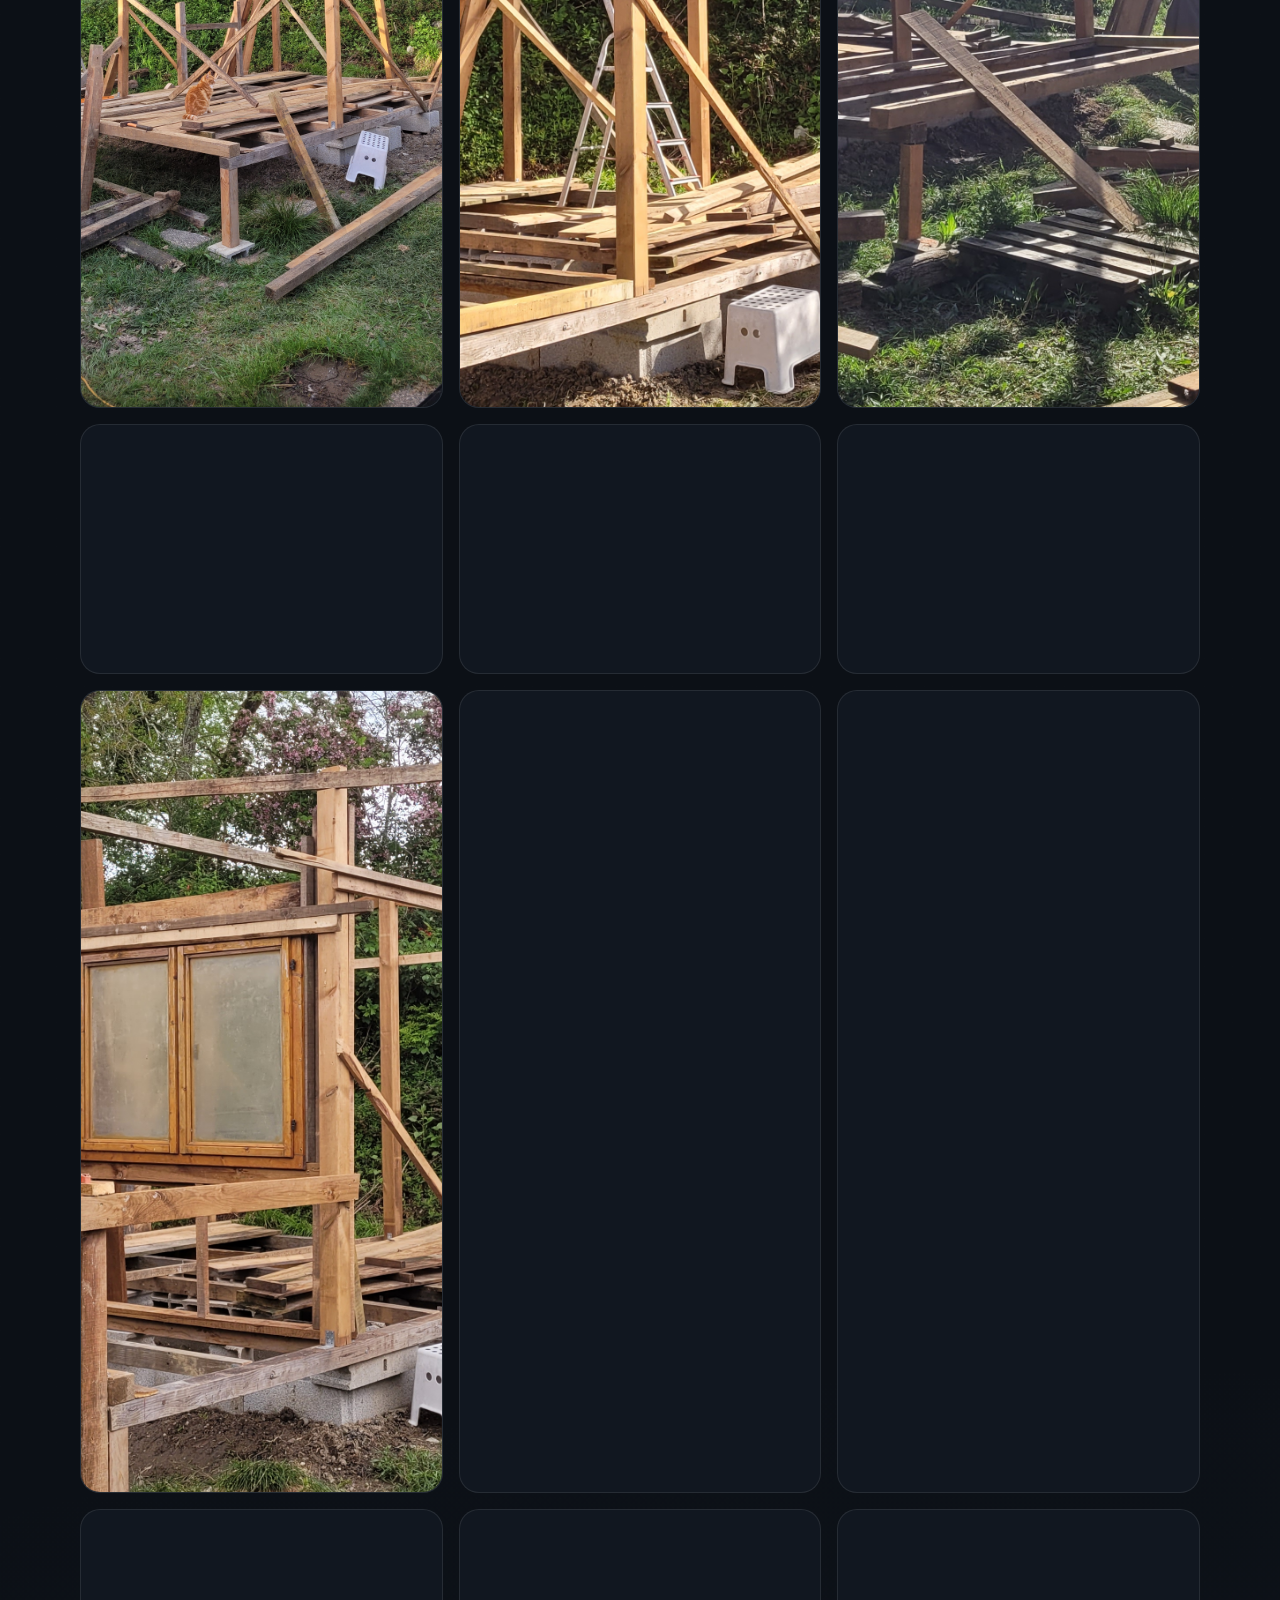
==== commit 3f424c98: "Relie la nouvelle rubrique cinéma depuis l’accueil" ====
--- a/index.html
+++ b/index.html
@@ -18,6 +18,7 @@
         <a class="button" href="patradio.html">PatRadio 📻</a>
         <a class="button" href="#cabane">La Cabane de Pattoo</a>
         <a class="button" href="pepites.html">Les pépites de Pattoo</a>
+        <a class="button" href="cinema.html">🎬 Cinéma : zombies & post-apocalypse</a>
         <a class="button" href="jeux.html">🎮 Les jeux de Pattoo</a>
         <a class="button" href="balades-fatbike.html">🚴 Les balades en Fatbike</a>
         <a class="button" href="https://github.com/PattooDev" rel="noreferrer">Voir GitHub</a>
@@ -26,6 +27,17 @@
   </header>
 
   <main>
+    <section class="section muted" id="cinema">
+      <div class="wrap">
+        <div class="section-head">
+          <p class="eyebrow">CINÉMA • ZOMBIES • SURVIE • POST-APOCALYPSE</p>
+          <h2>🎬 Le cinéma de Pattoo</h2>
+          <p>20 films avec leurs affiches et des présentations : cinq titres repérés sur Facebook, quinze autres histoires de zombies, d’infectés, de vampires et de survivants dans des mondes dévastés.</p>
+          <a class="button primary" href="cinema.html">Explorer les 20 films →</a>
+        </div>
+      </div>
+    </section>
+
     <section class="section muted" id="jeux">
       <div class="wrap">
         <div class="section-head">
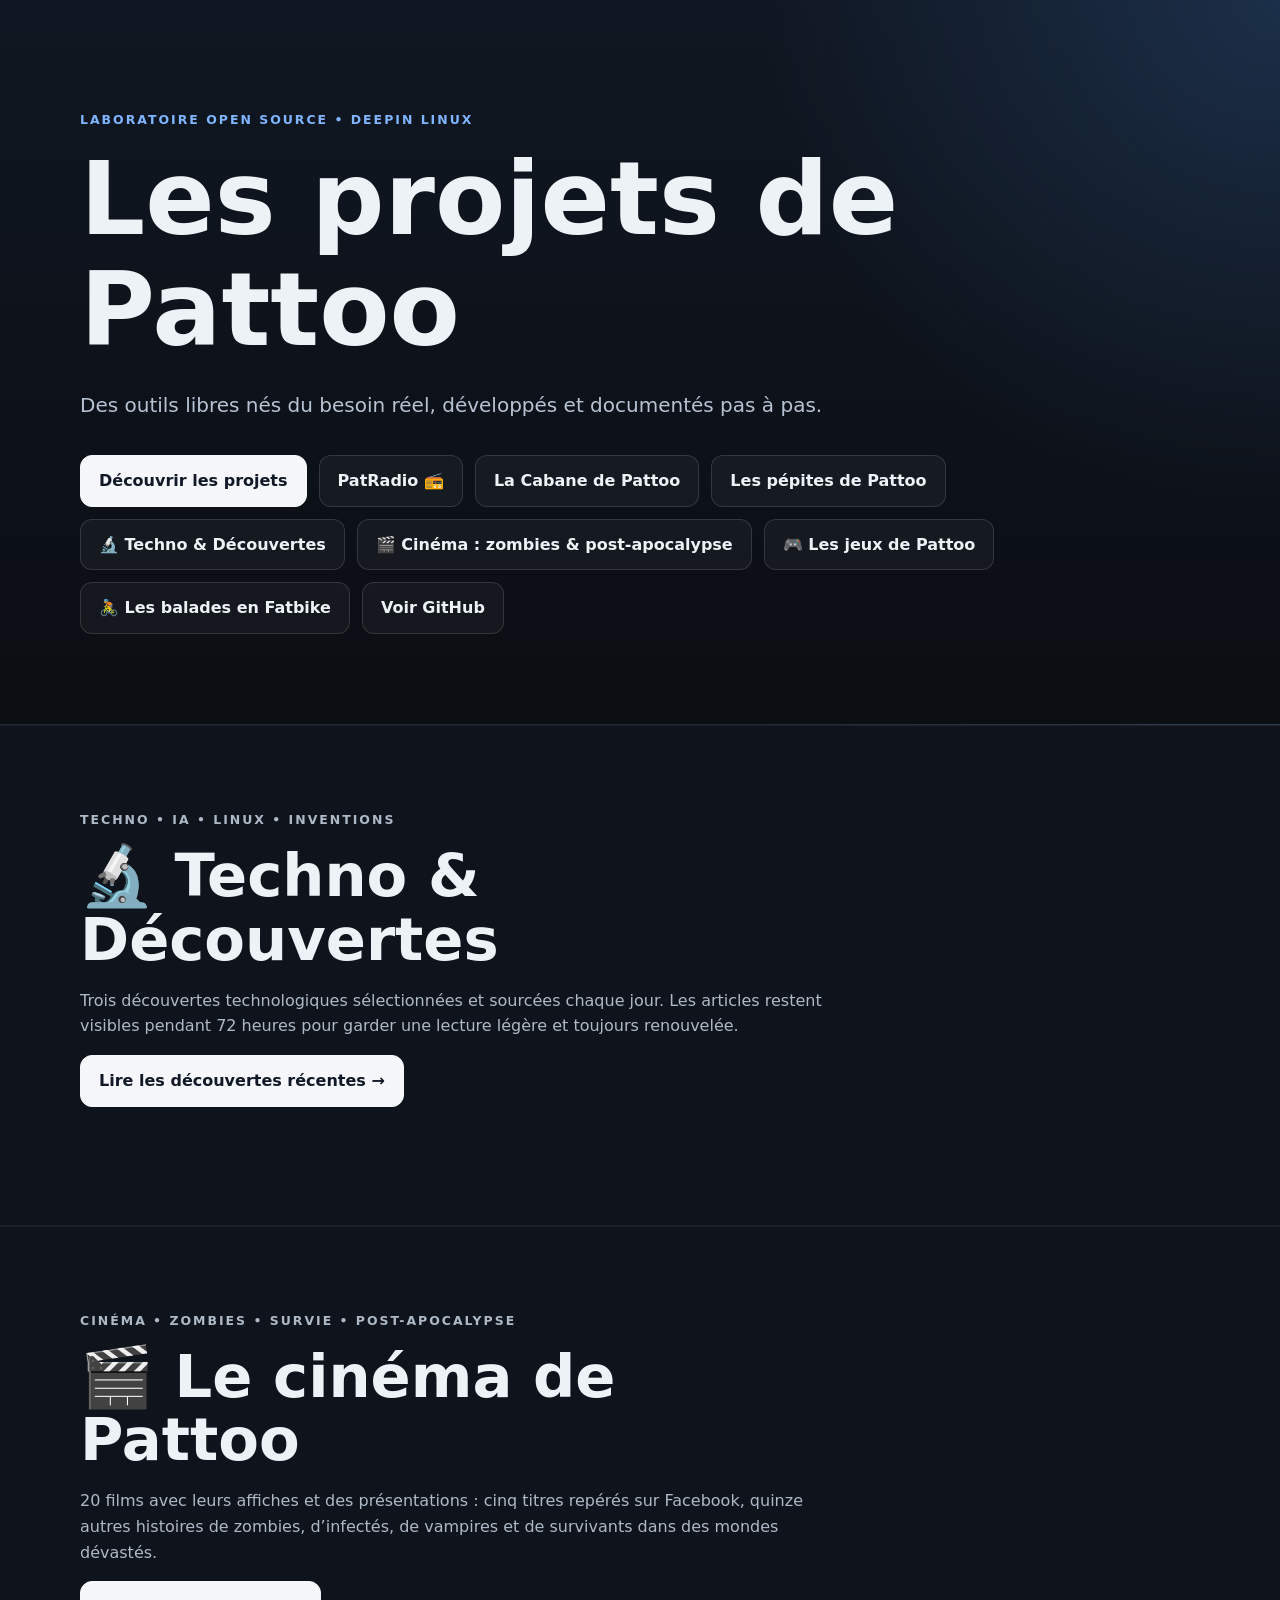
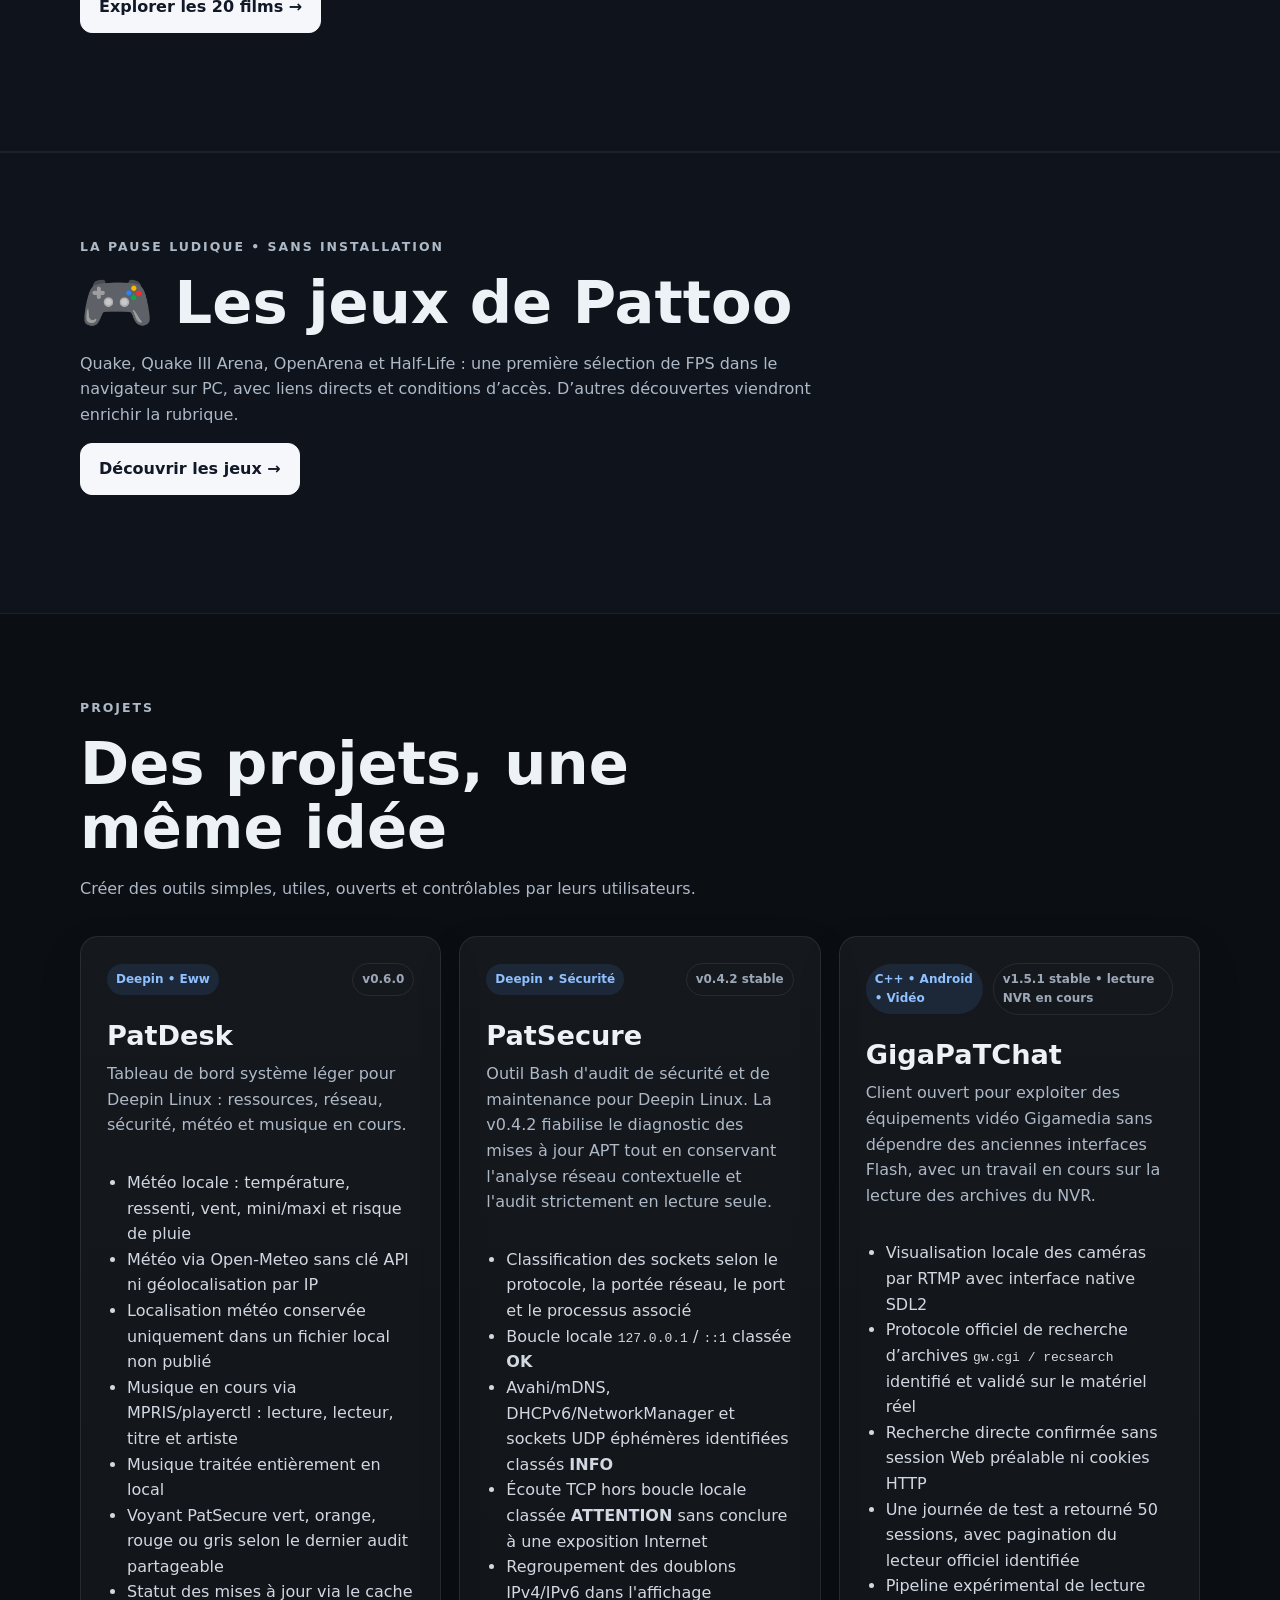
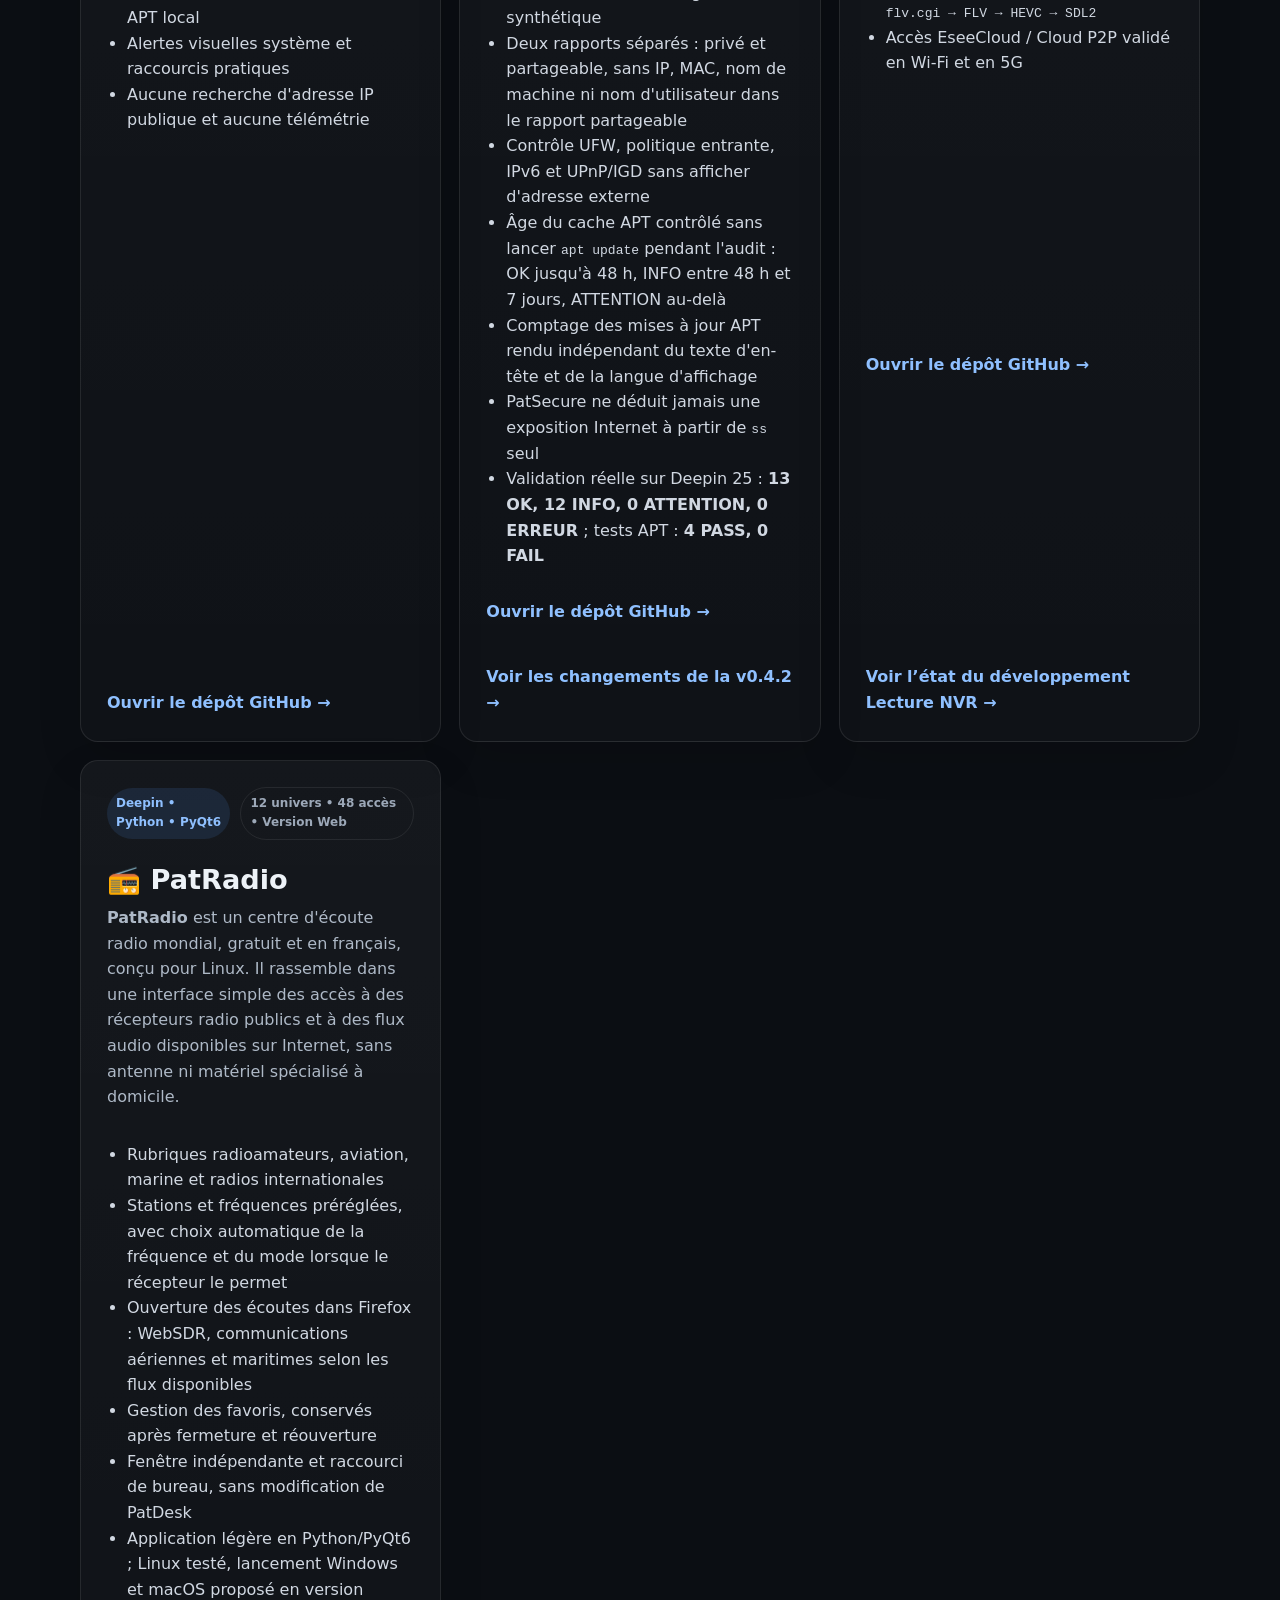
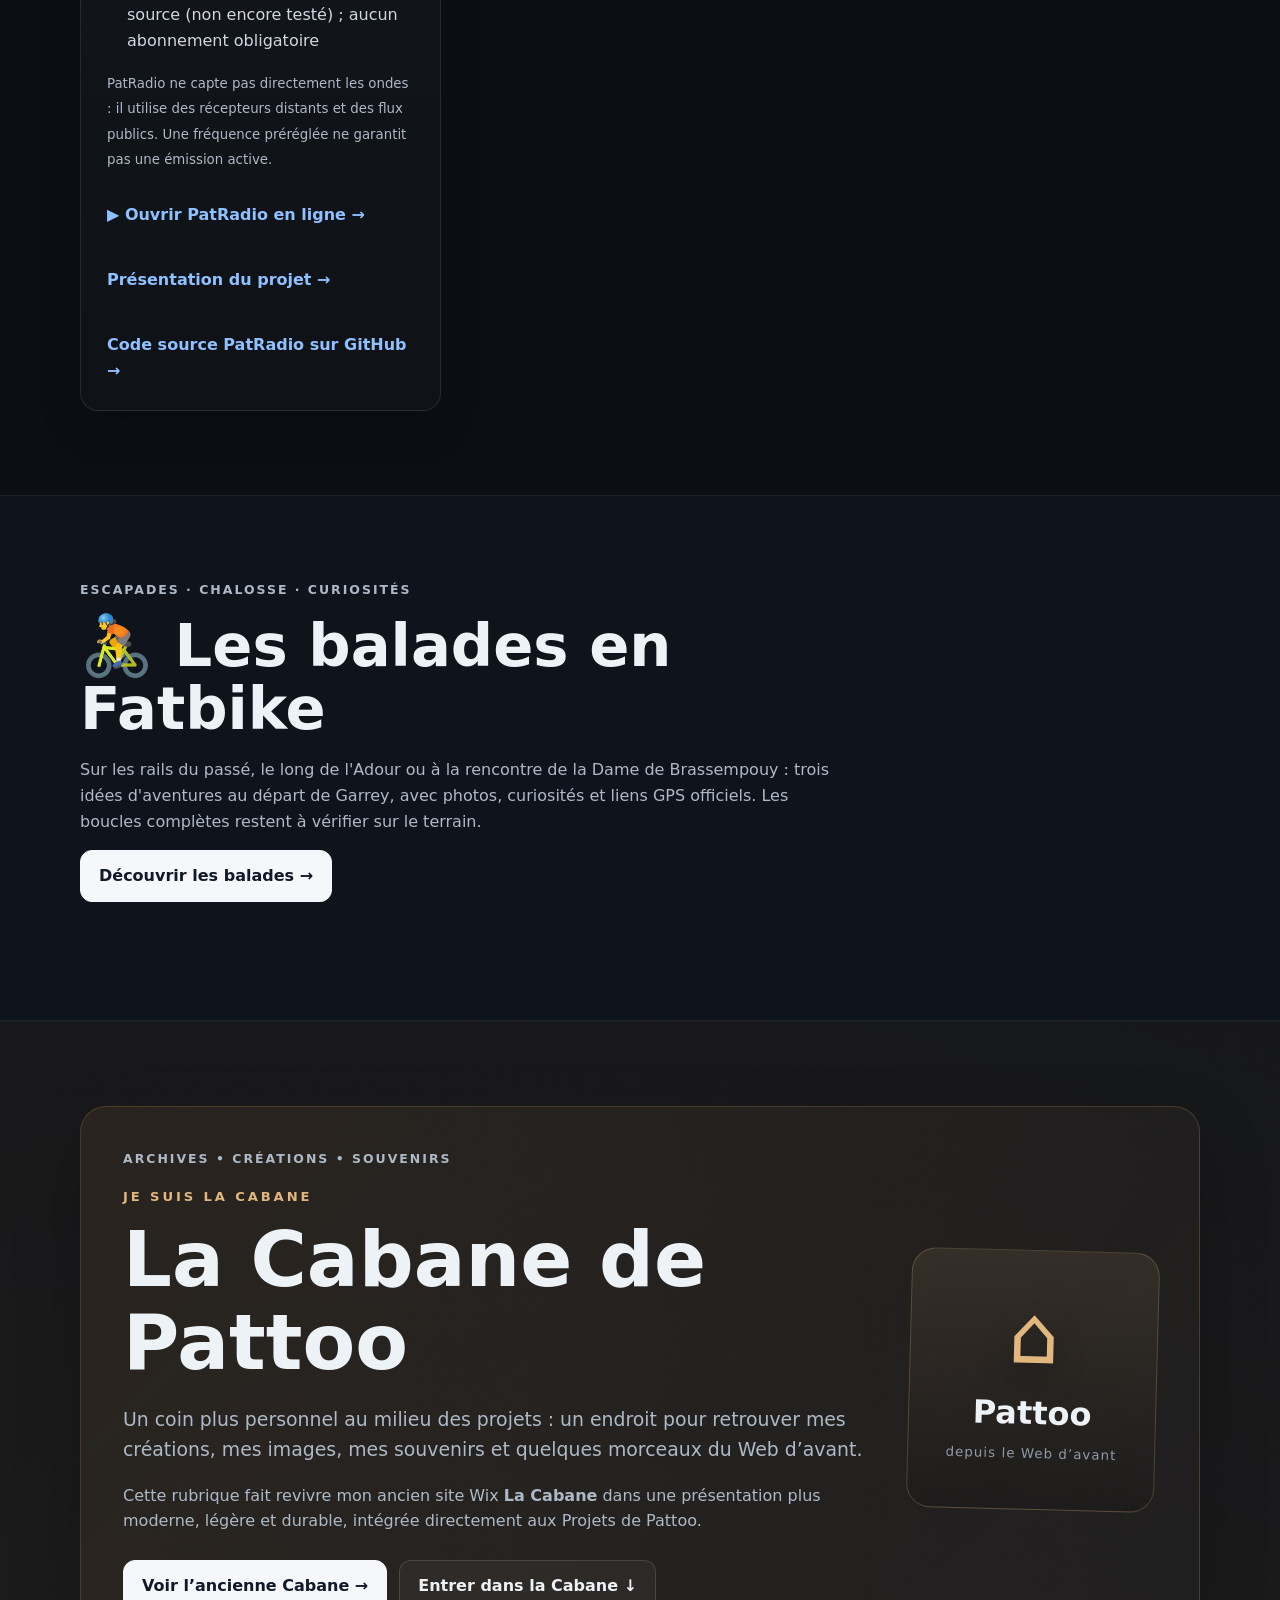
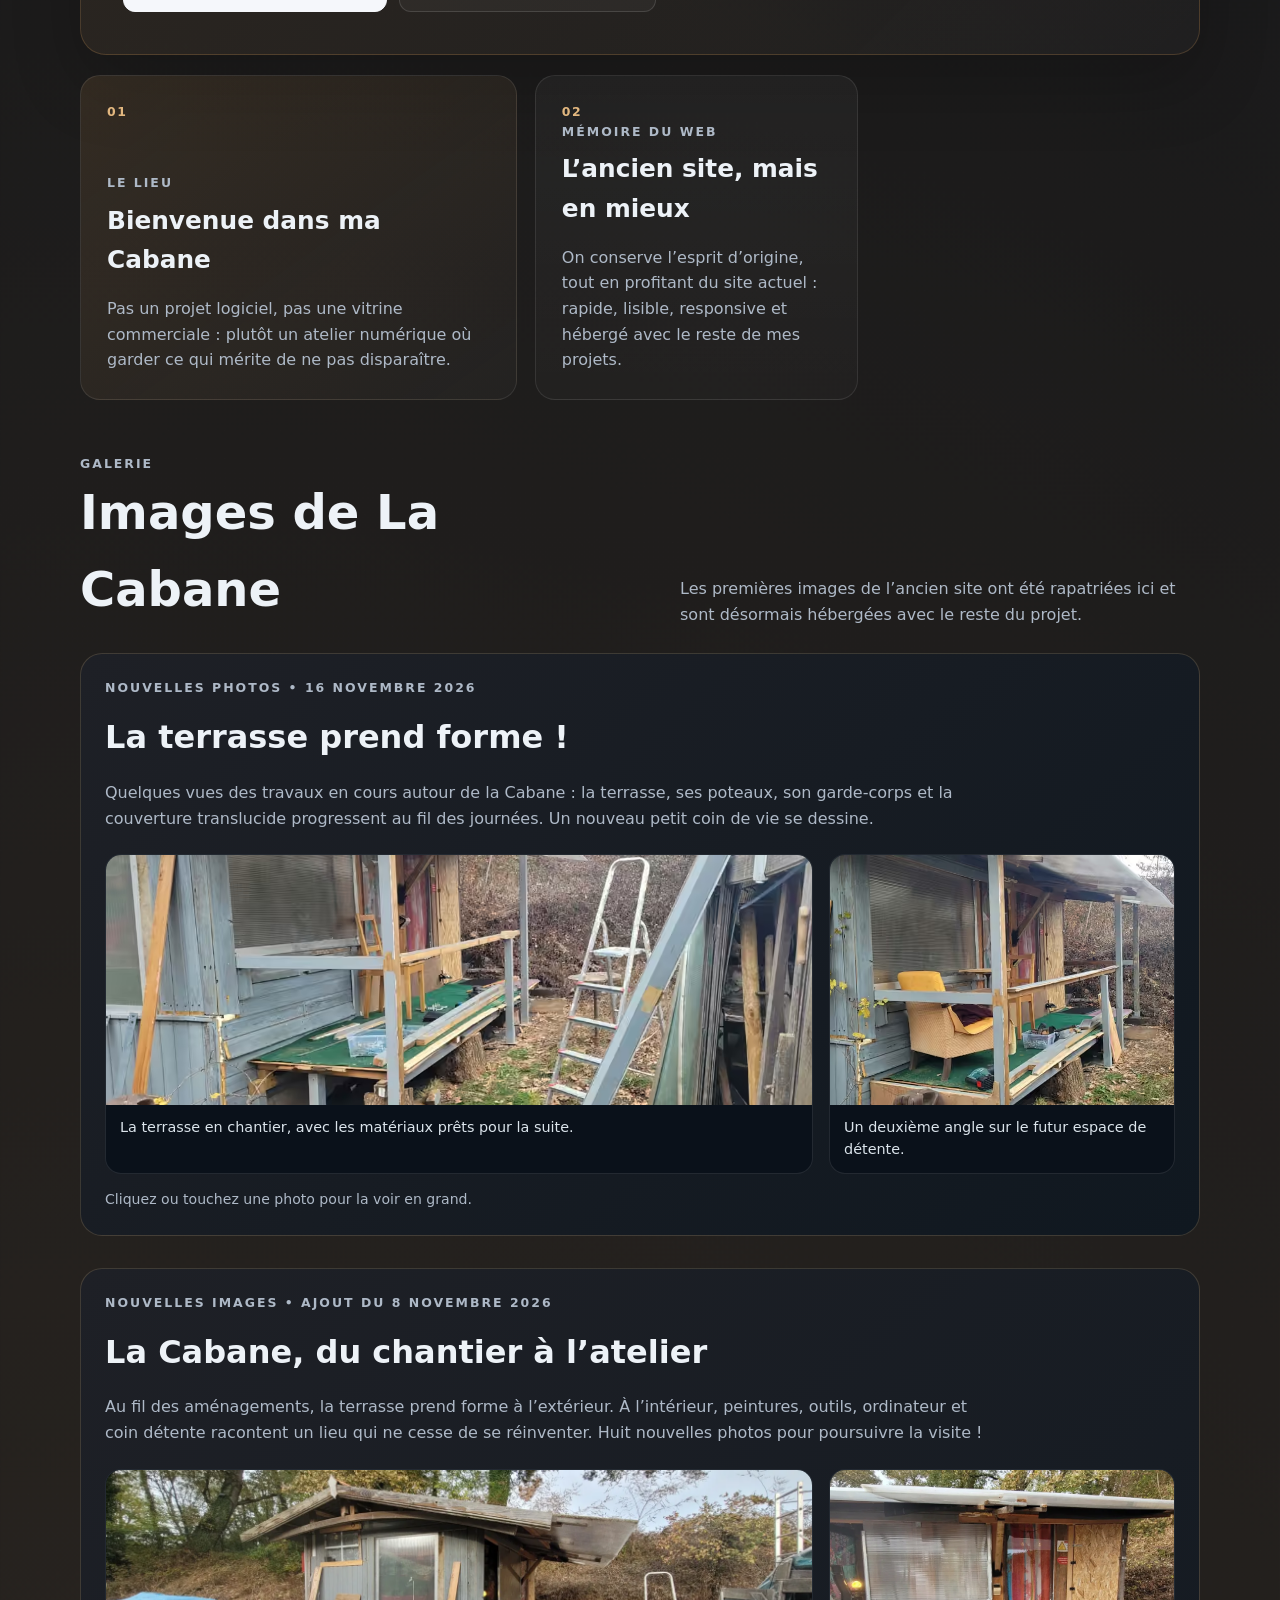
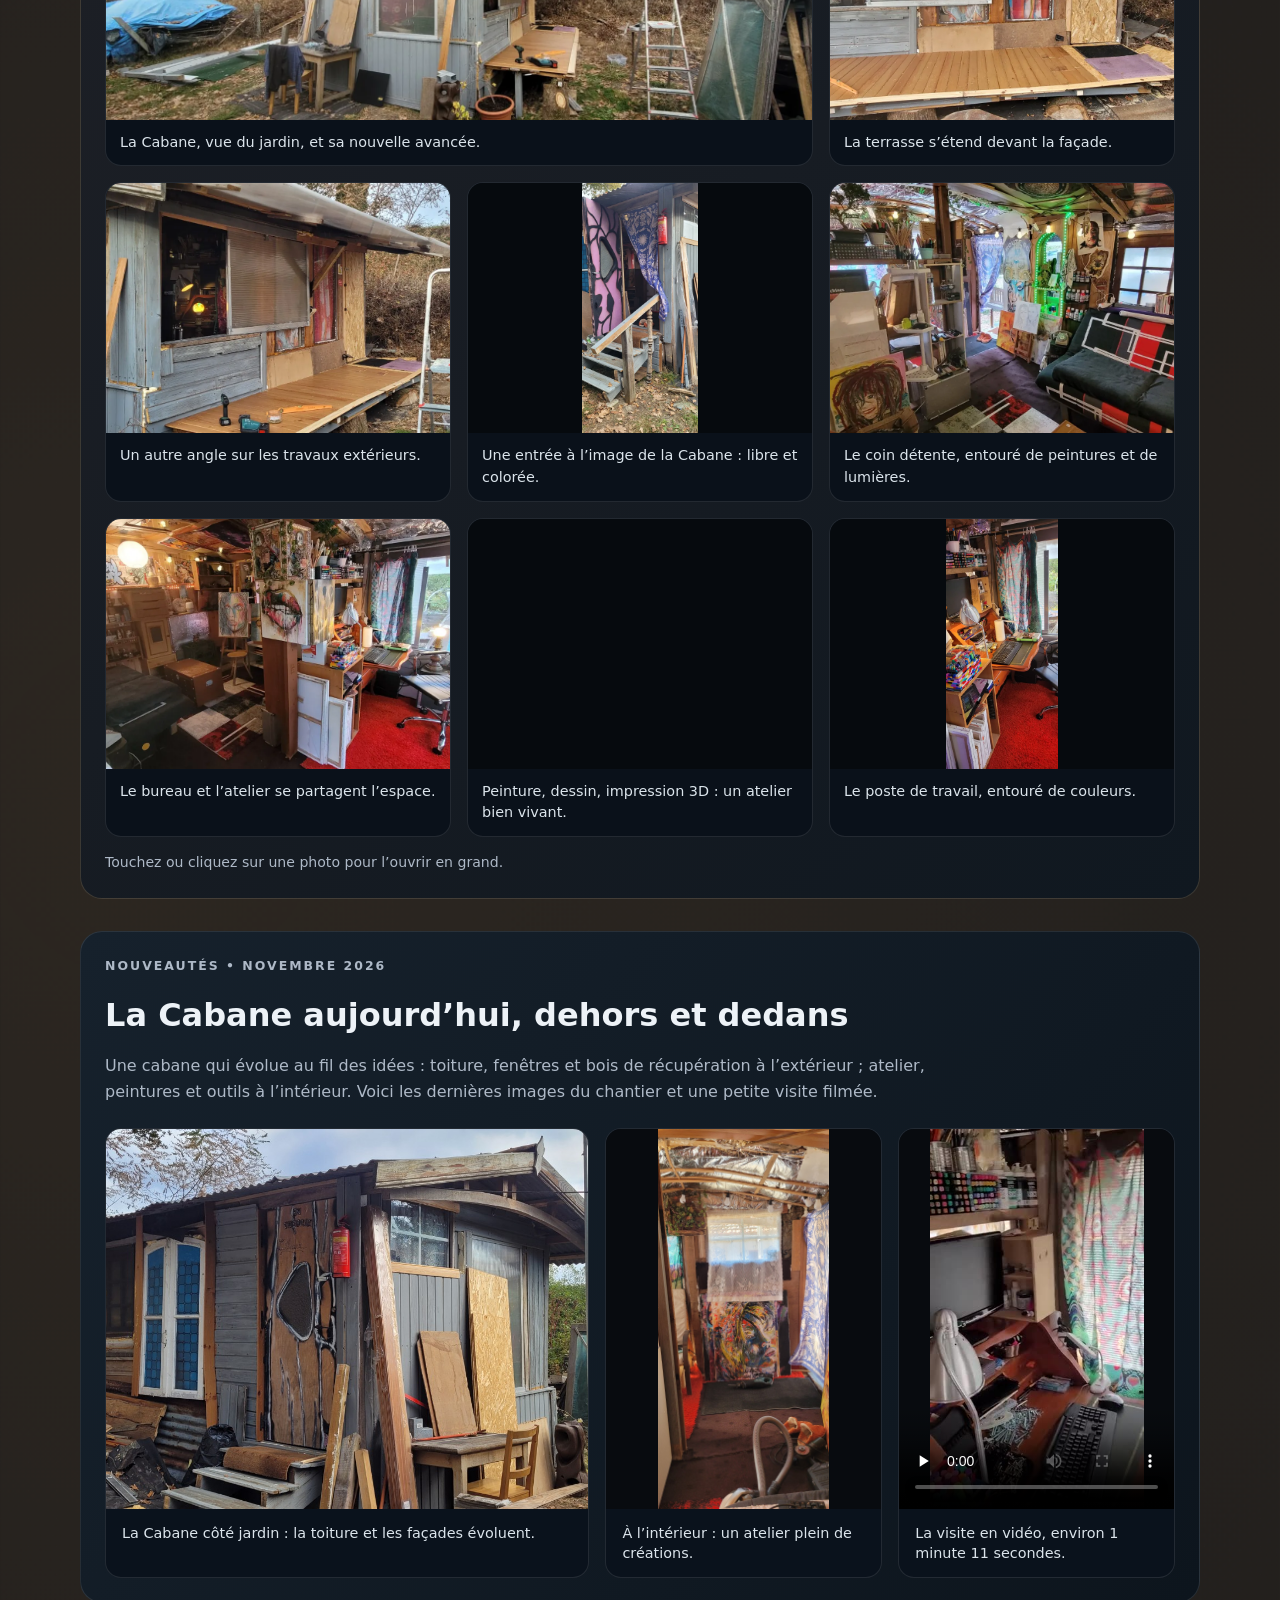
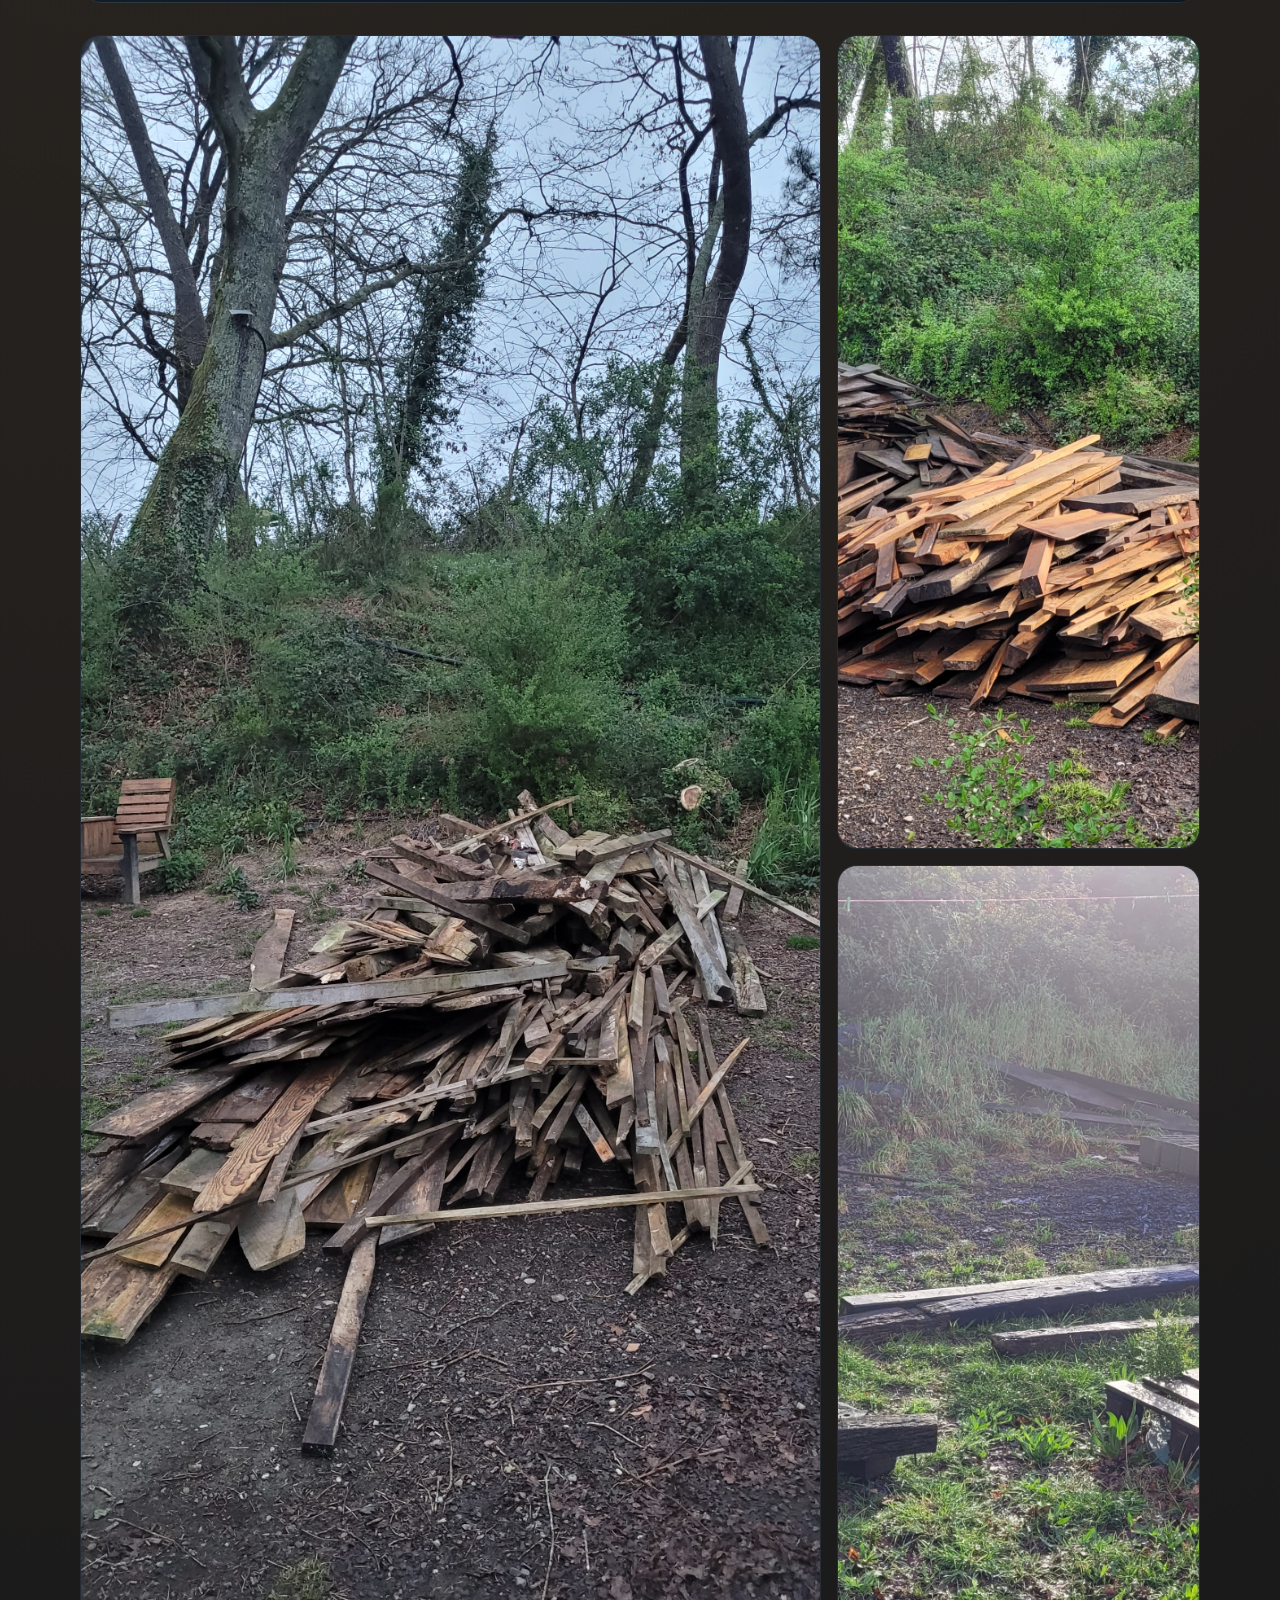
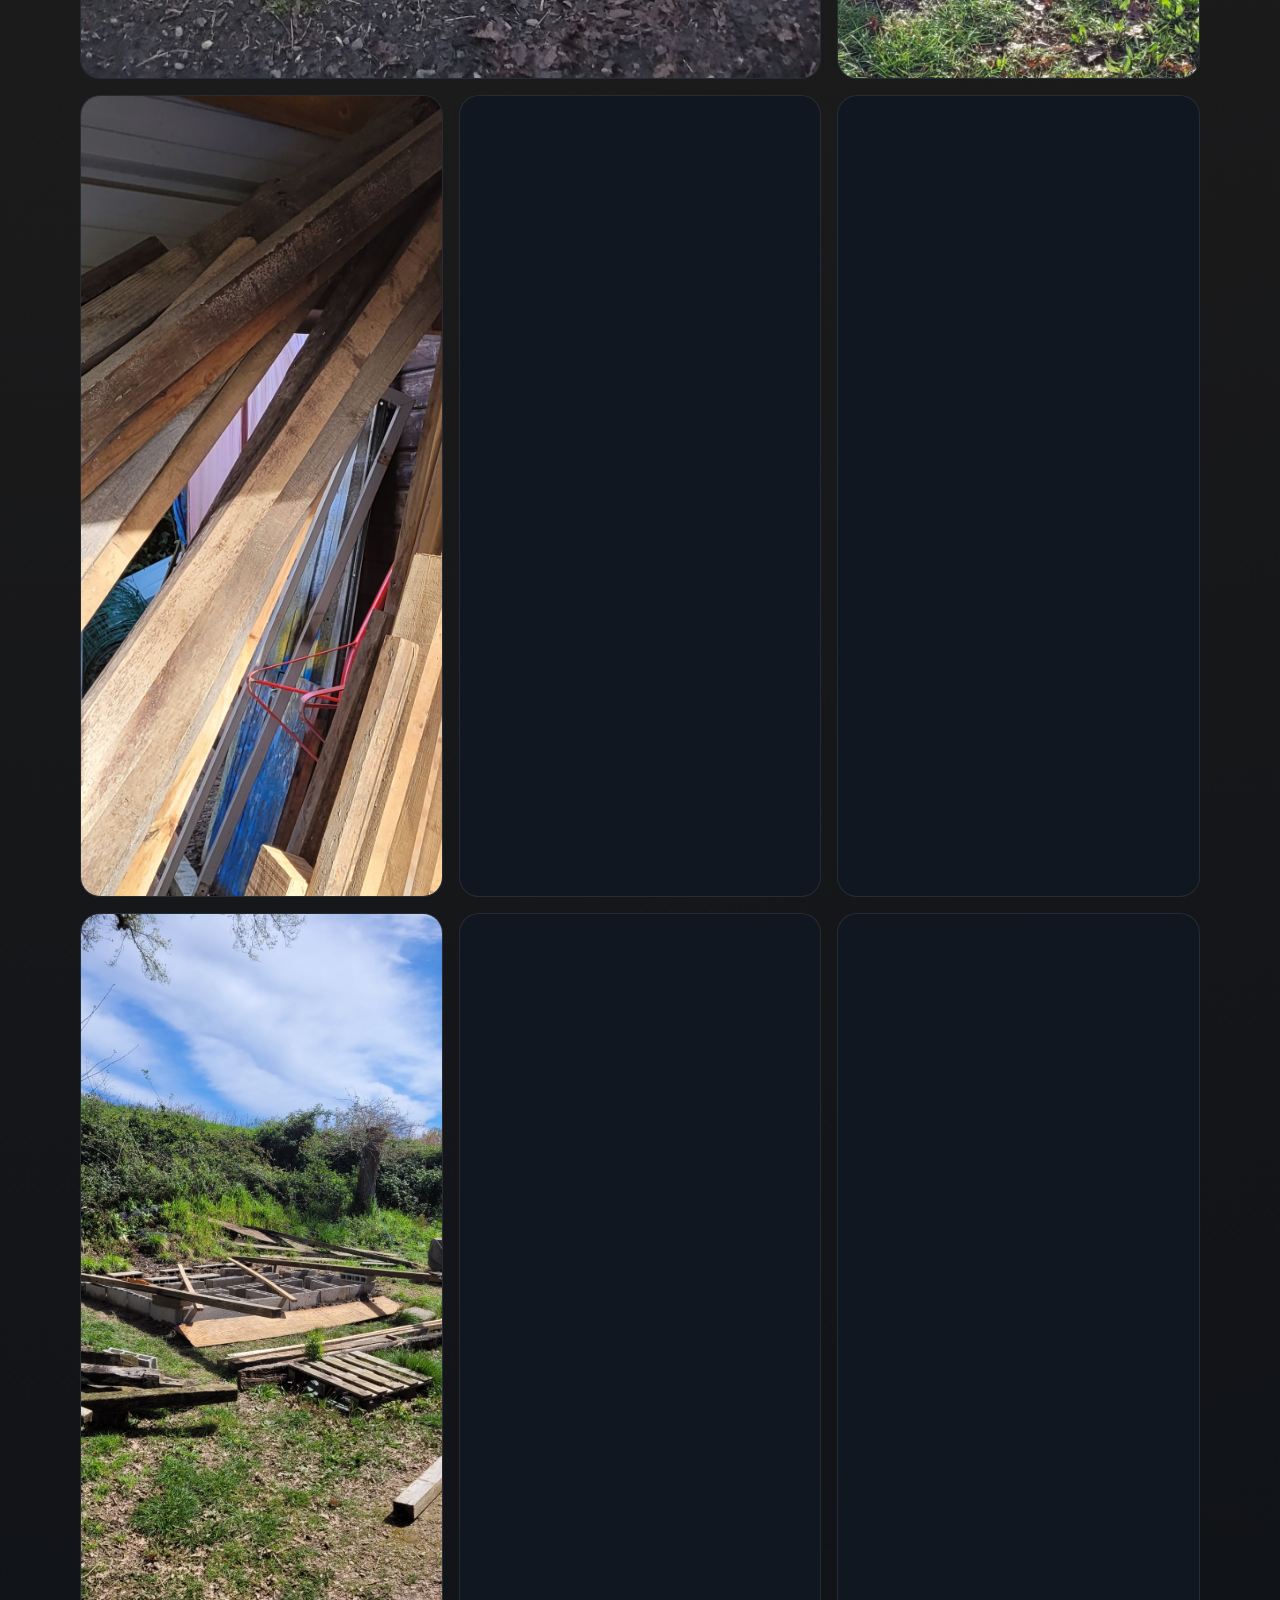
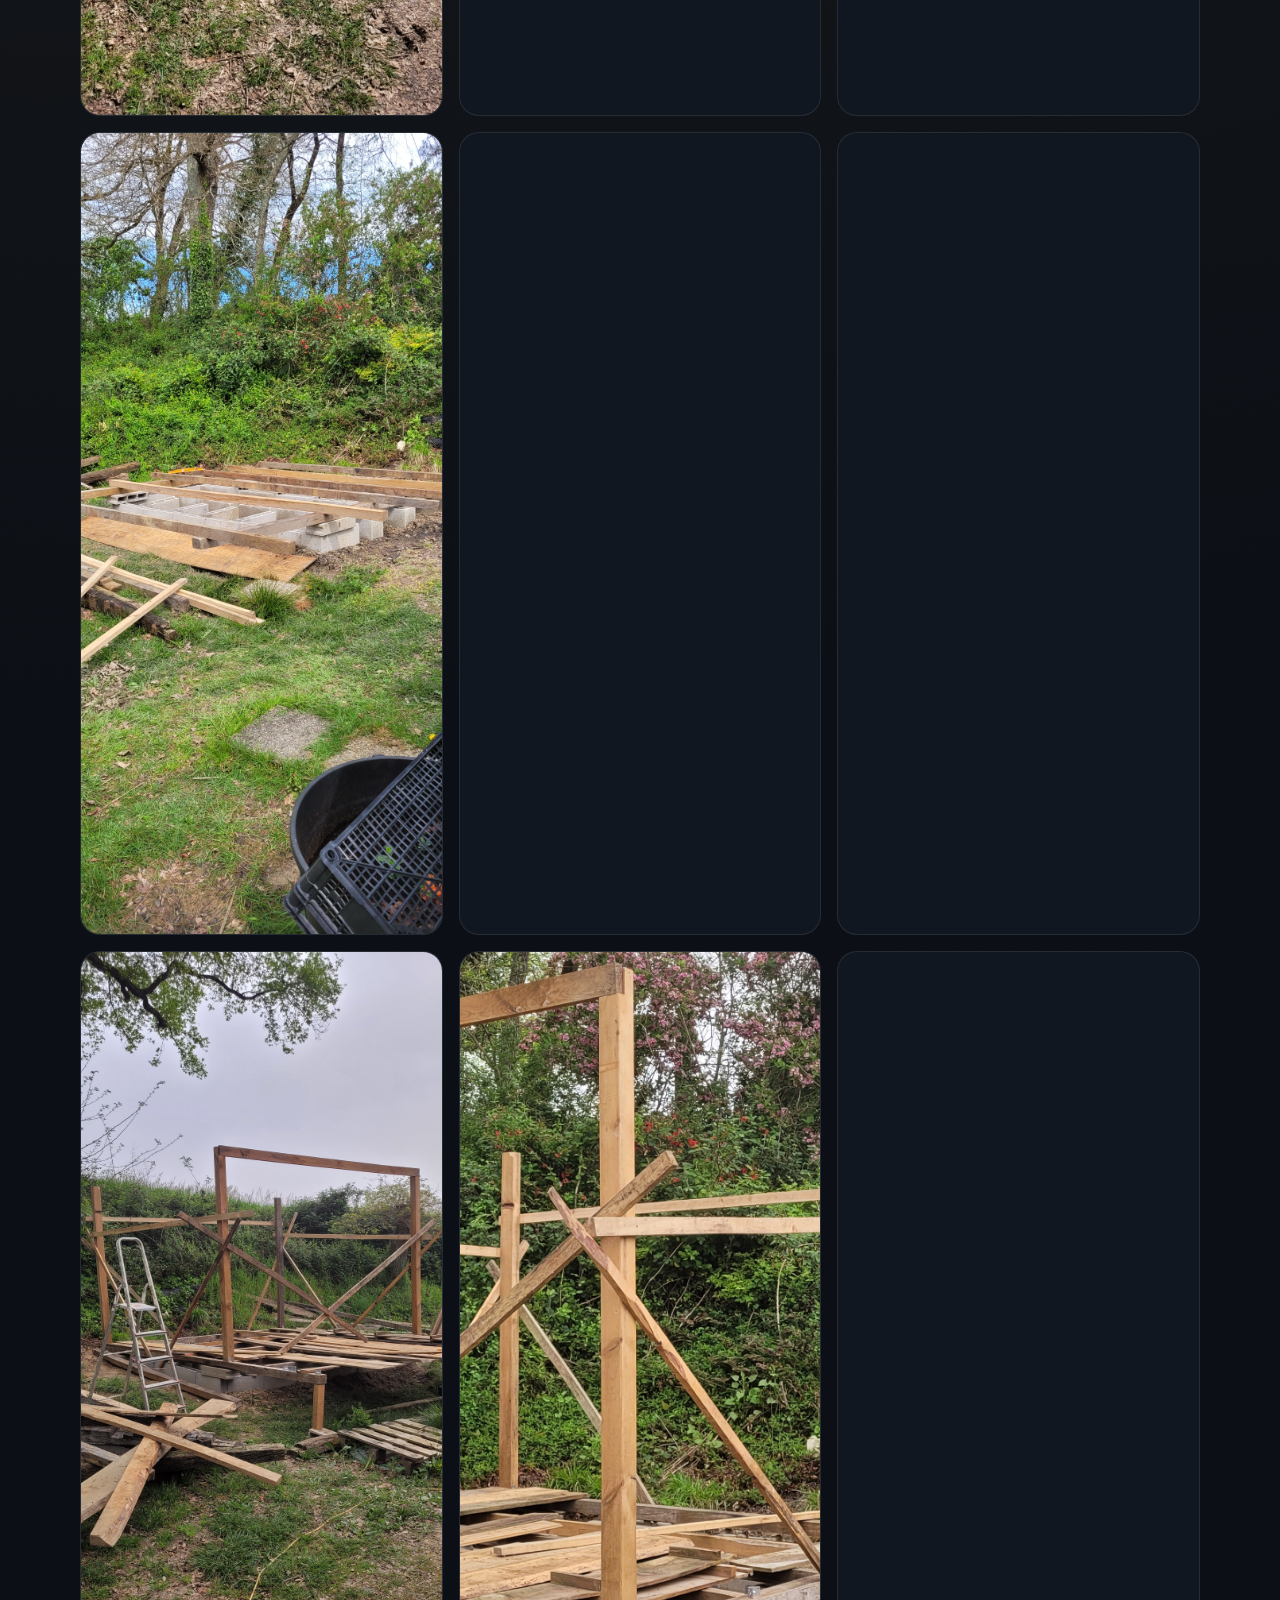
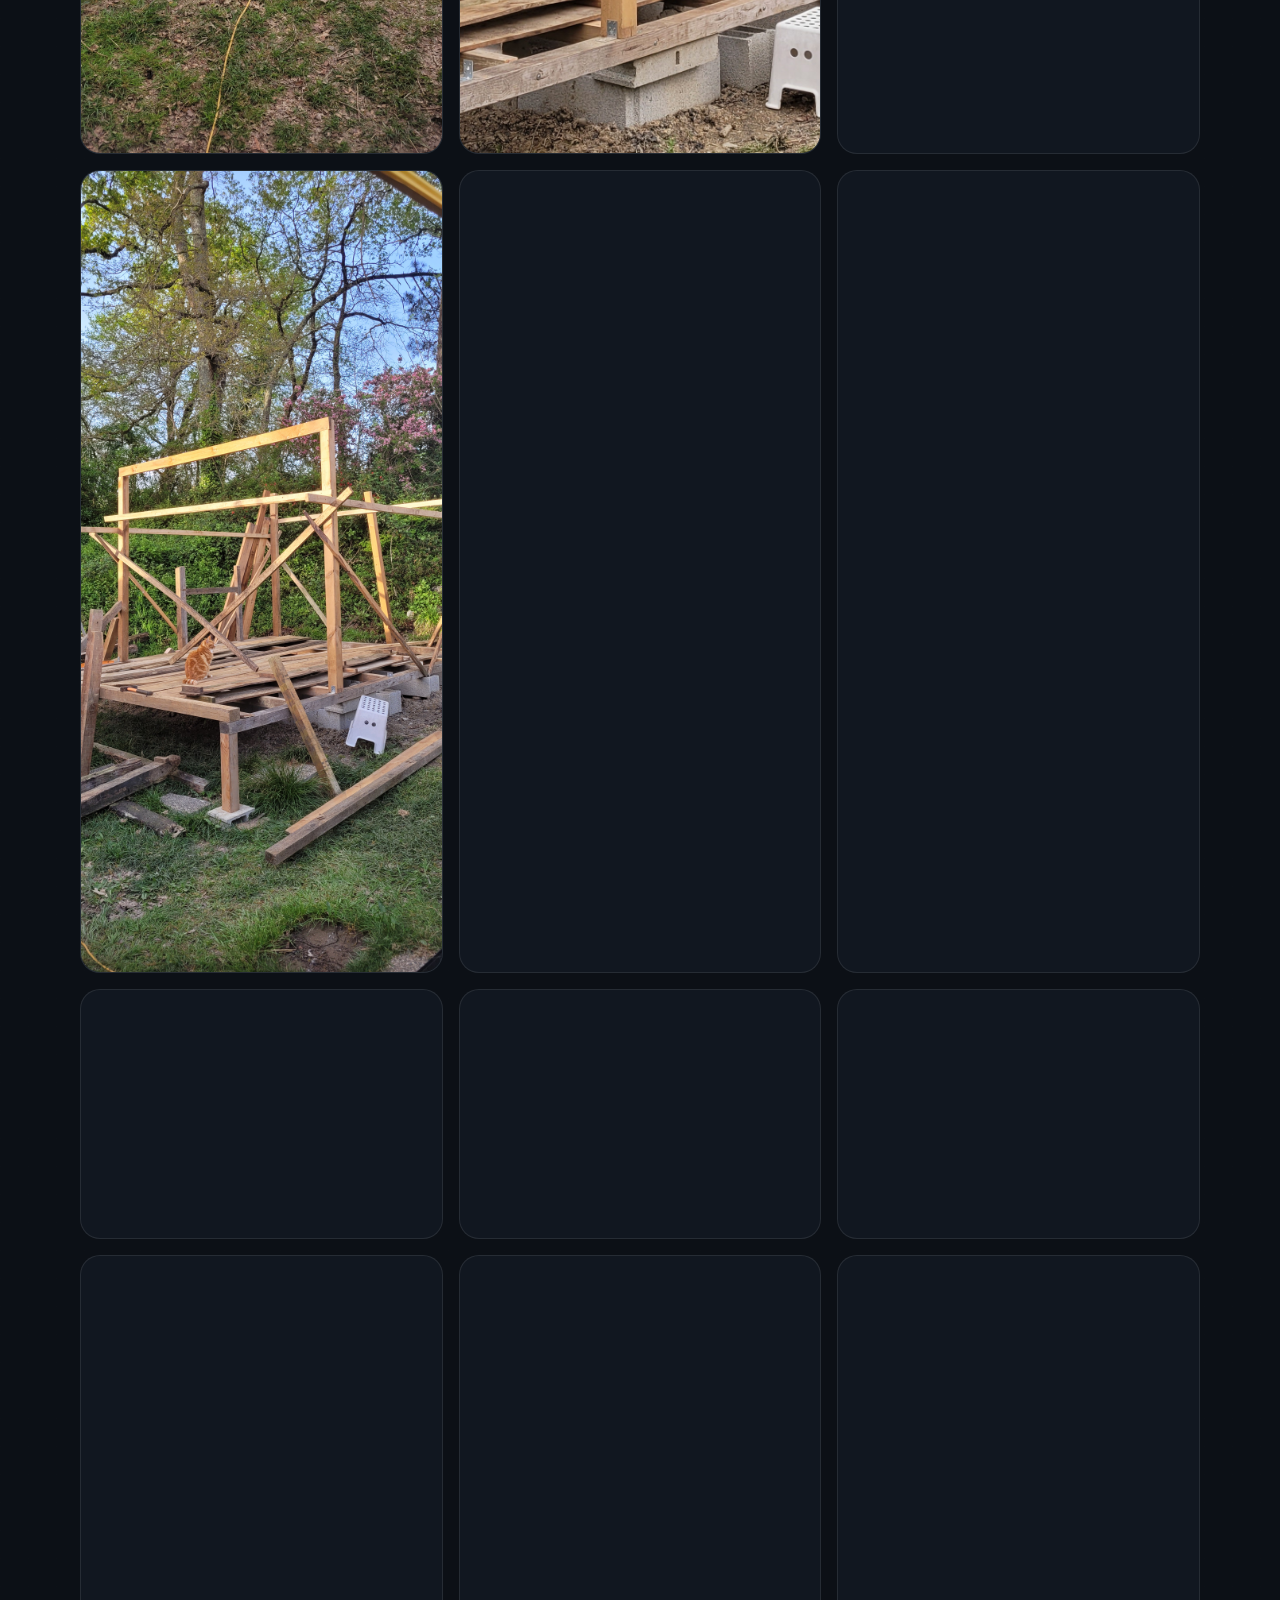
==== commit 2d28f9fc: "Ajoute accès Techno à l'accueil sans modifier les autres rubriques" ====
--- a/index.html
+++ b/index.html
@@ -18,6 +18,7 @@
         <a class="button" href="patradio.html">PatRadio 📻</a>
         <a class="button" href="#cabane">La Cabane de Pattoo</a>
         <a class="button" href="pepites.html">Les pépites de Pattoo</a>
+        <a class="button" href="techno.html">🔬 Techno &amp; Découvertes</a>
         <a class="button" href="cinema.html">🎬 Cinéma : zombies & post-apocalypse</a>
         <a class="button" href="jeux.html">🎮 Les jeux de Pattoo</a>
         <a class="button" href="balades-fatbike.html">🚴 Les balades en Fatbike</a>
@@ -27,6 +28,14 @@
   </header>
 
   <main>
+    <section class="section muted" id="techno">
+      <div class="wrap"><div class="section-head">
+        <p class="eyebrow">TECHNO • IA • LINUX • INVENTIONS</p>
+        <h2>🔬 Techno &amp; Découvertes</h2>
+        <p>Trois découvertes technologiques sélectionnées et sourcées chaque jour. Les articles restent visibles pendant 72 heures pour garder une lecture légère et toujours renouvelée.</p>
+        <a class="button primary" href="techno.html">Lire les découvertes récentes →</a>
+      </div></div>
+    </section>
     <section class="section muted" id="cinema">
       <div class="wrap">
         <div class="section-head">
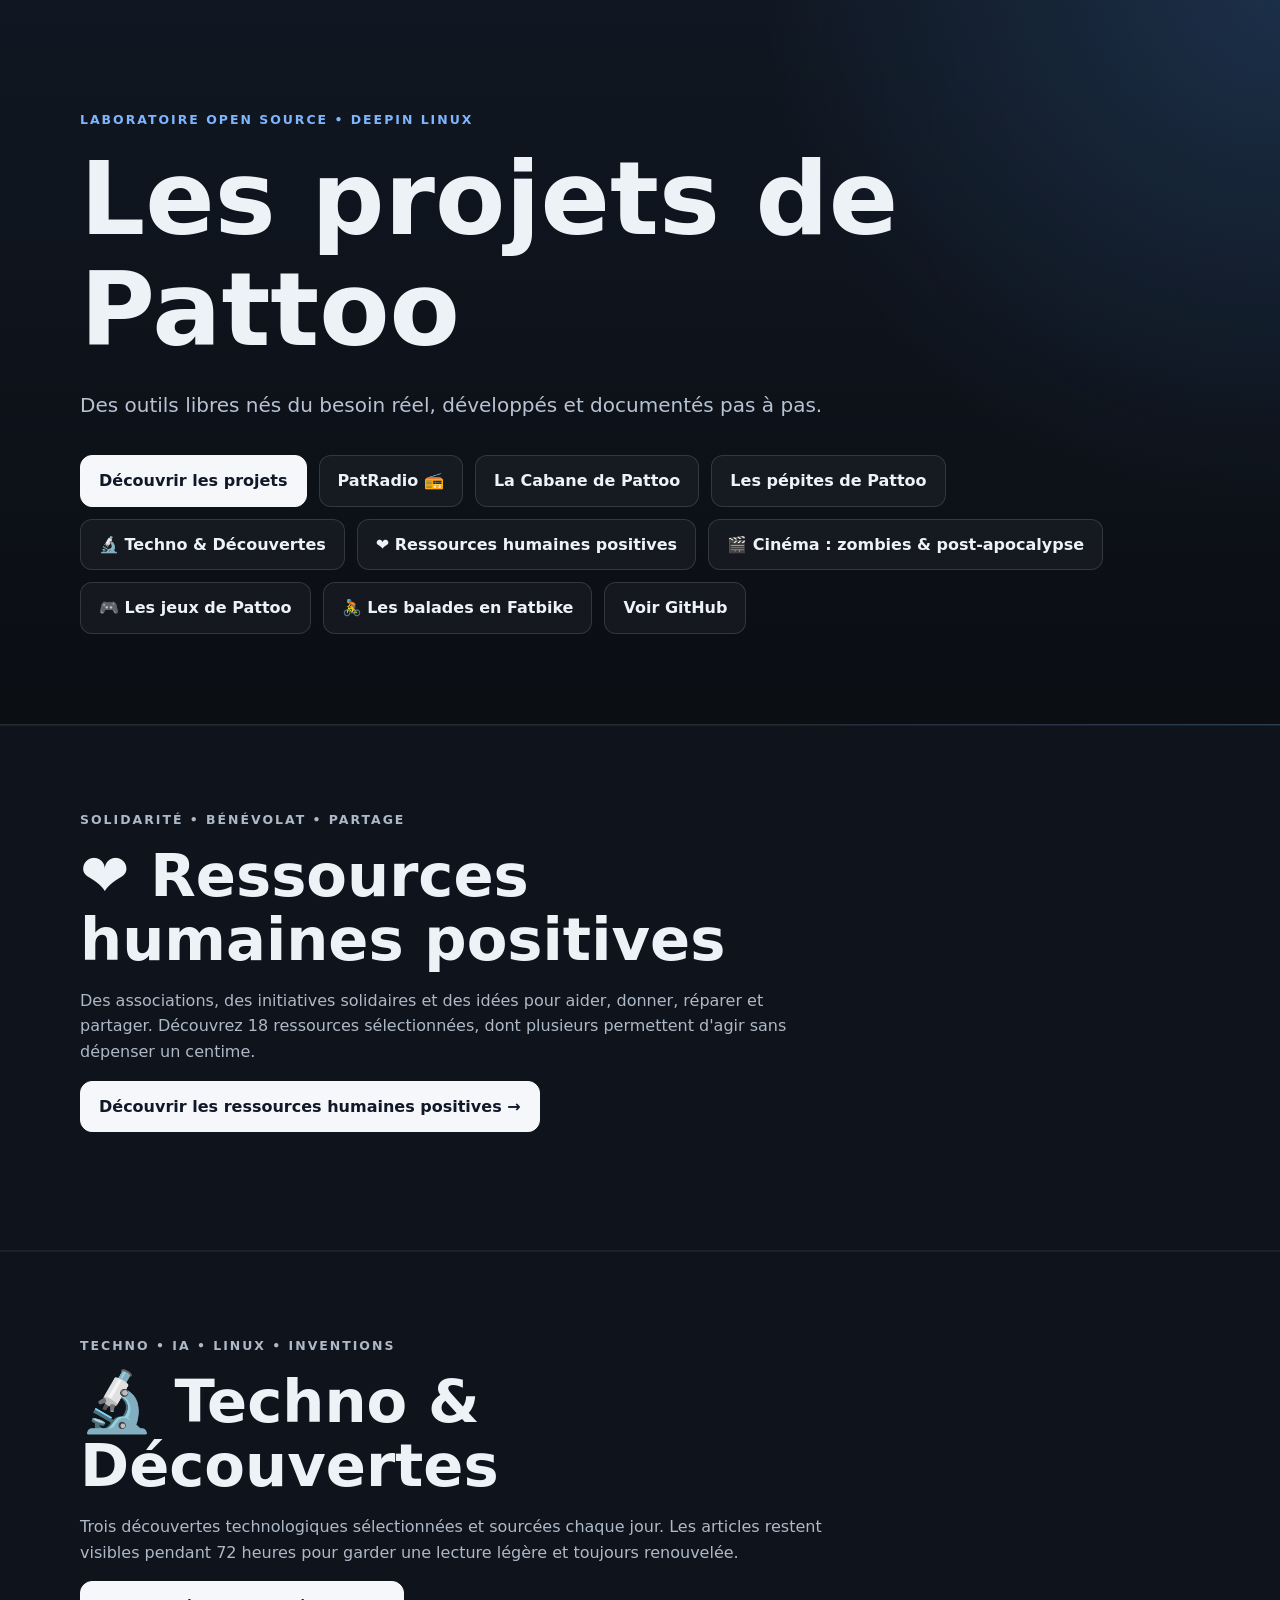
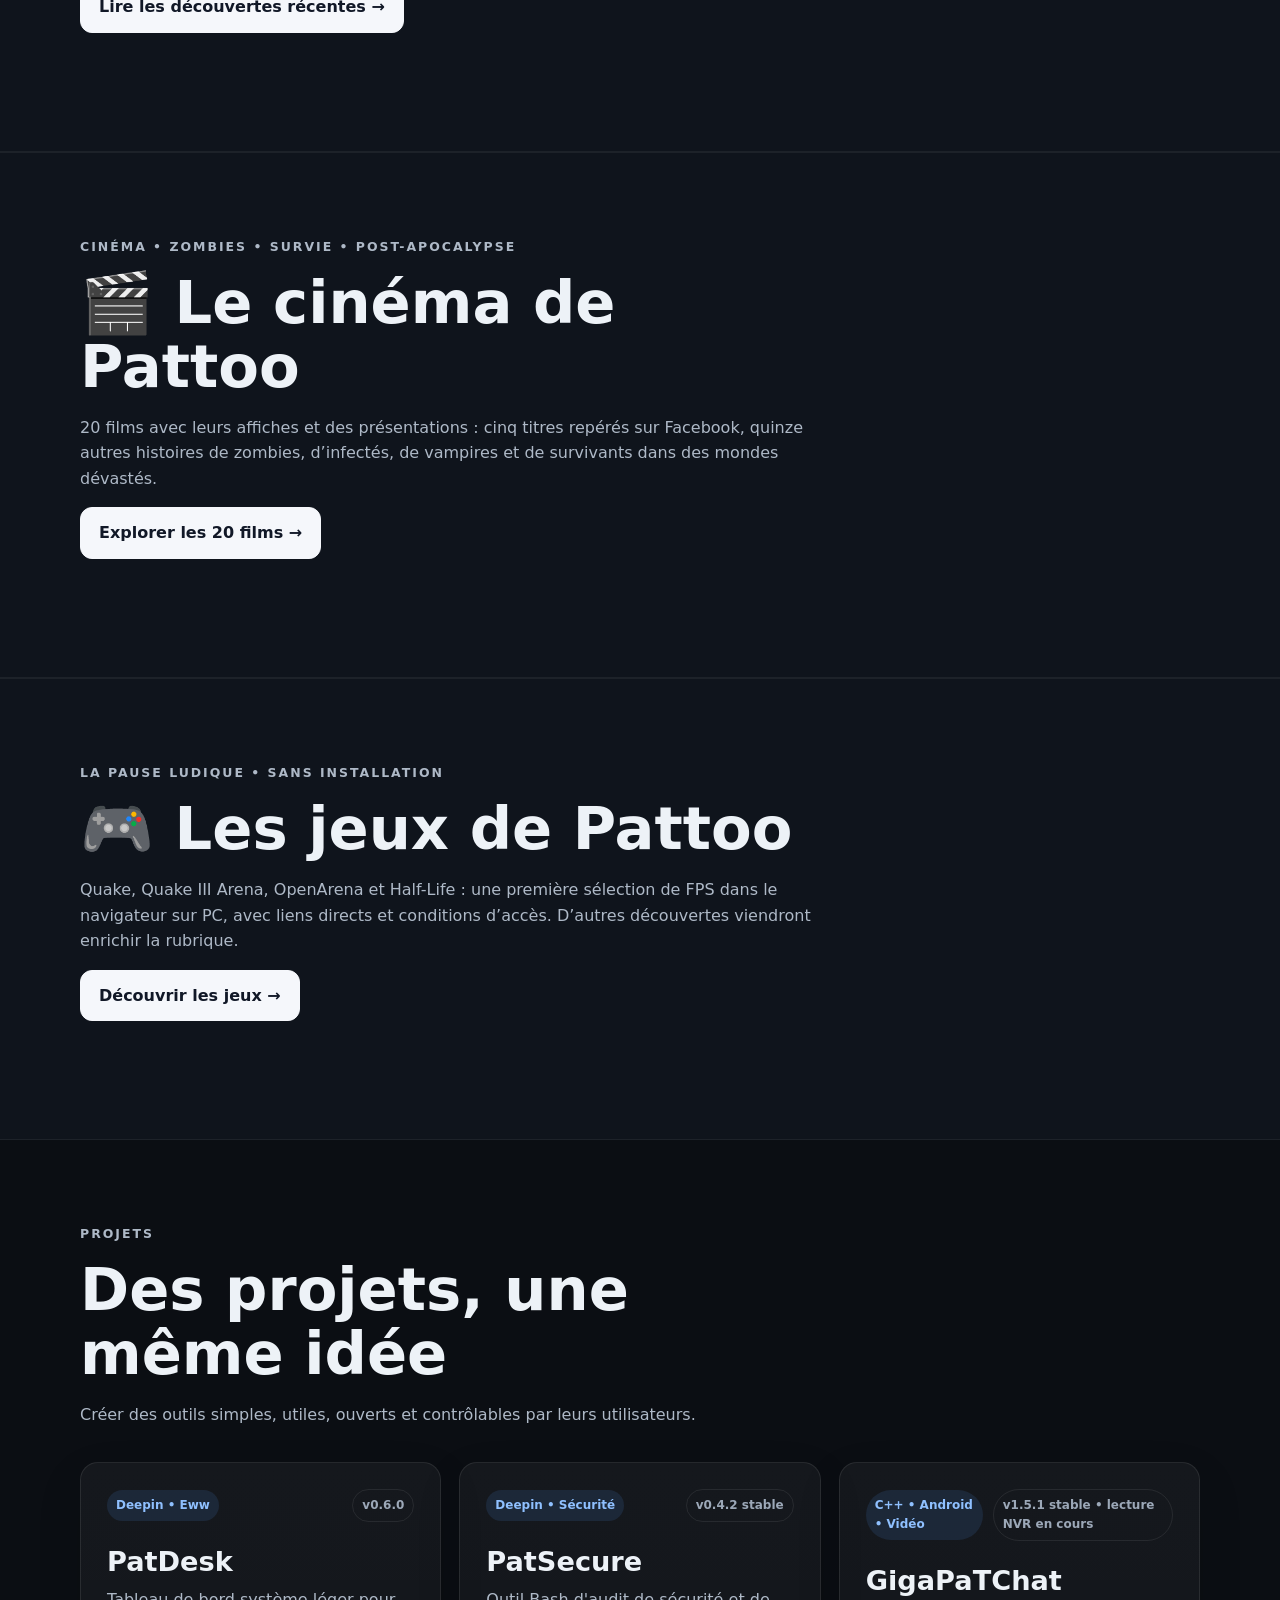
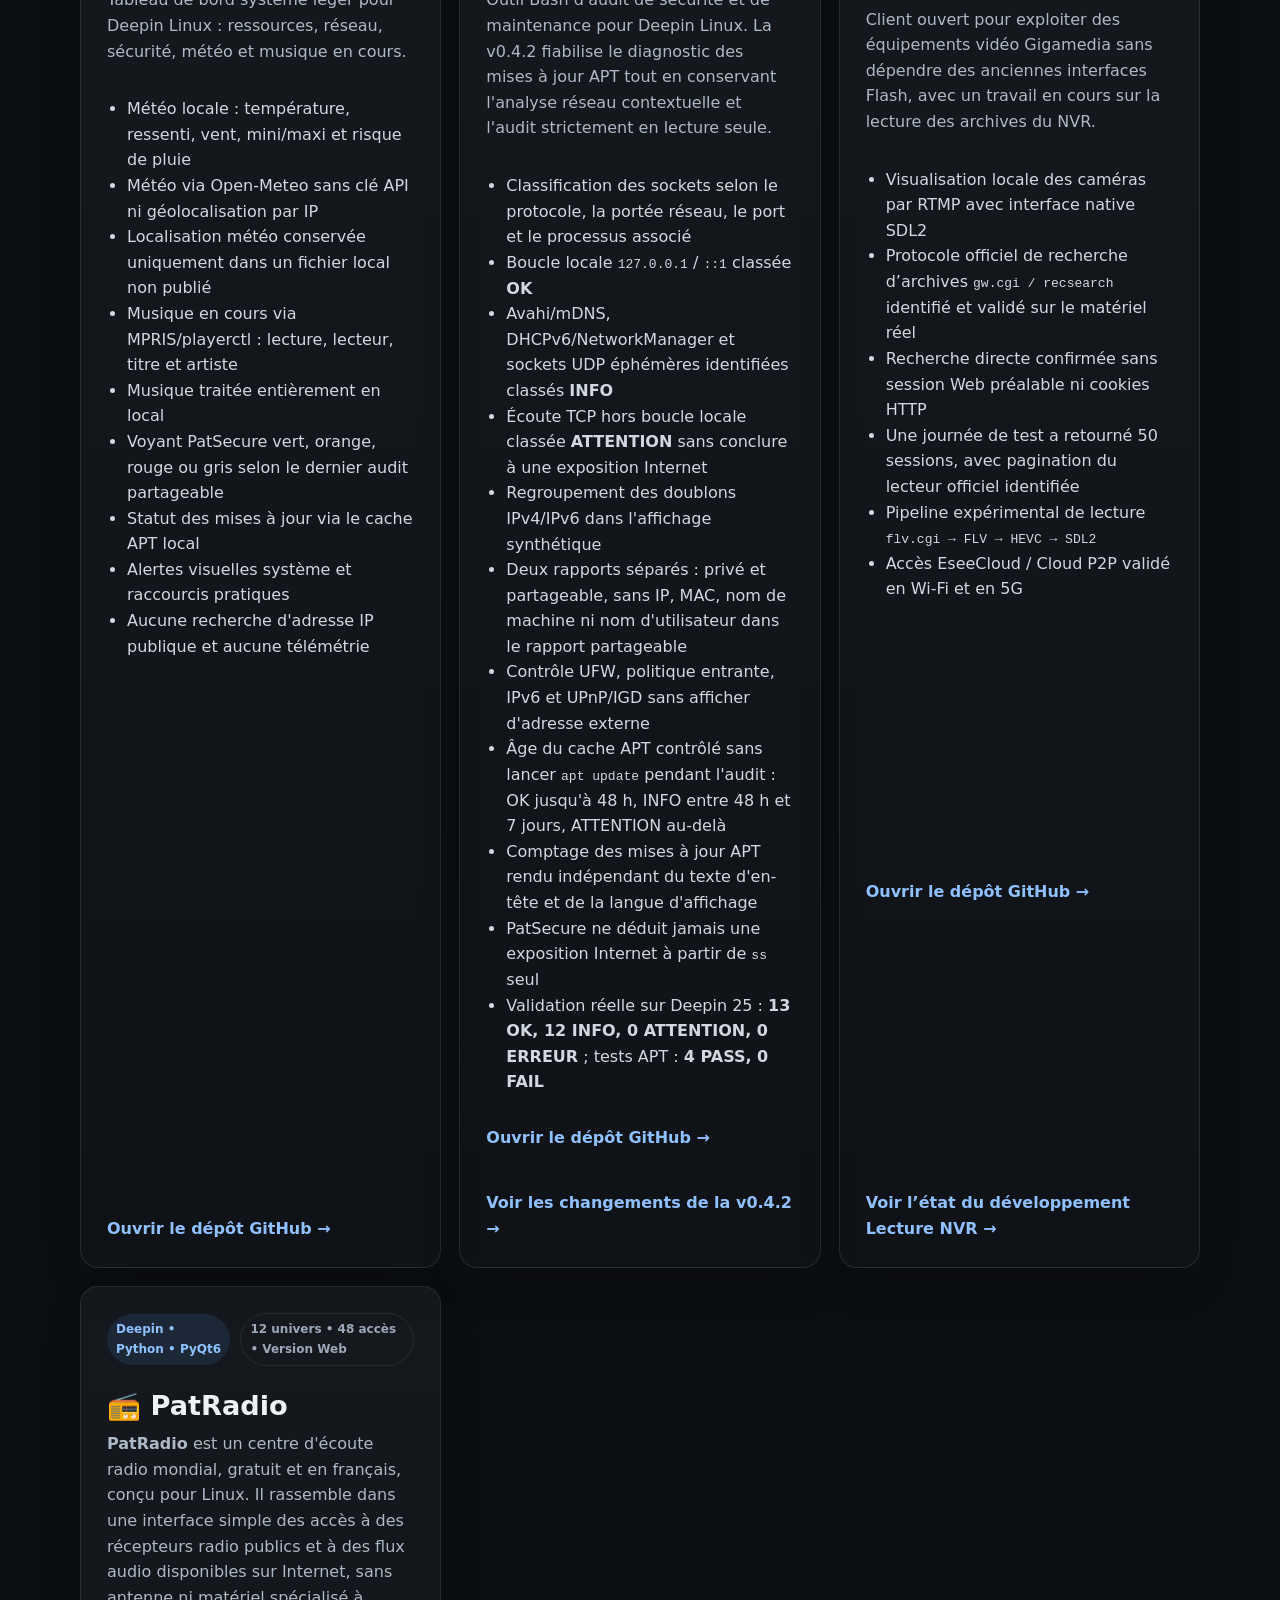
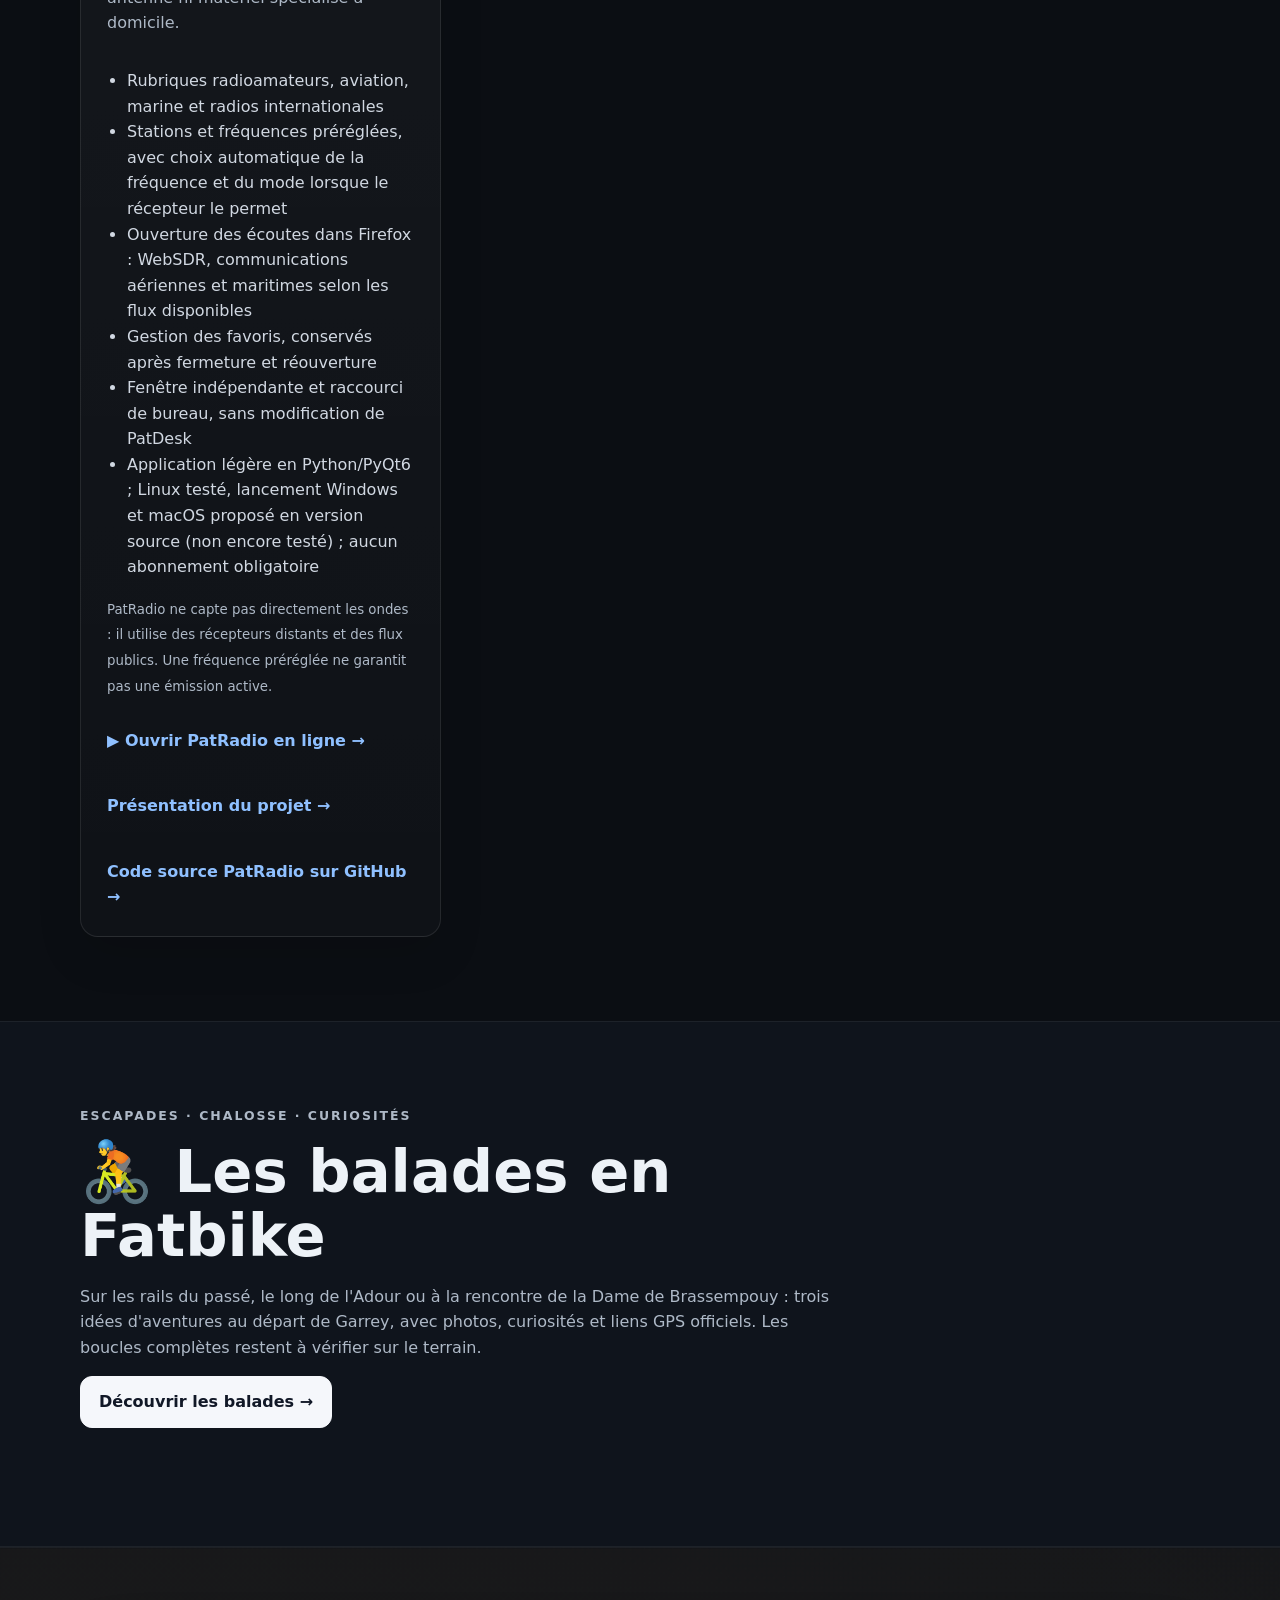
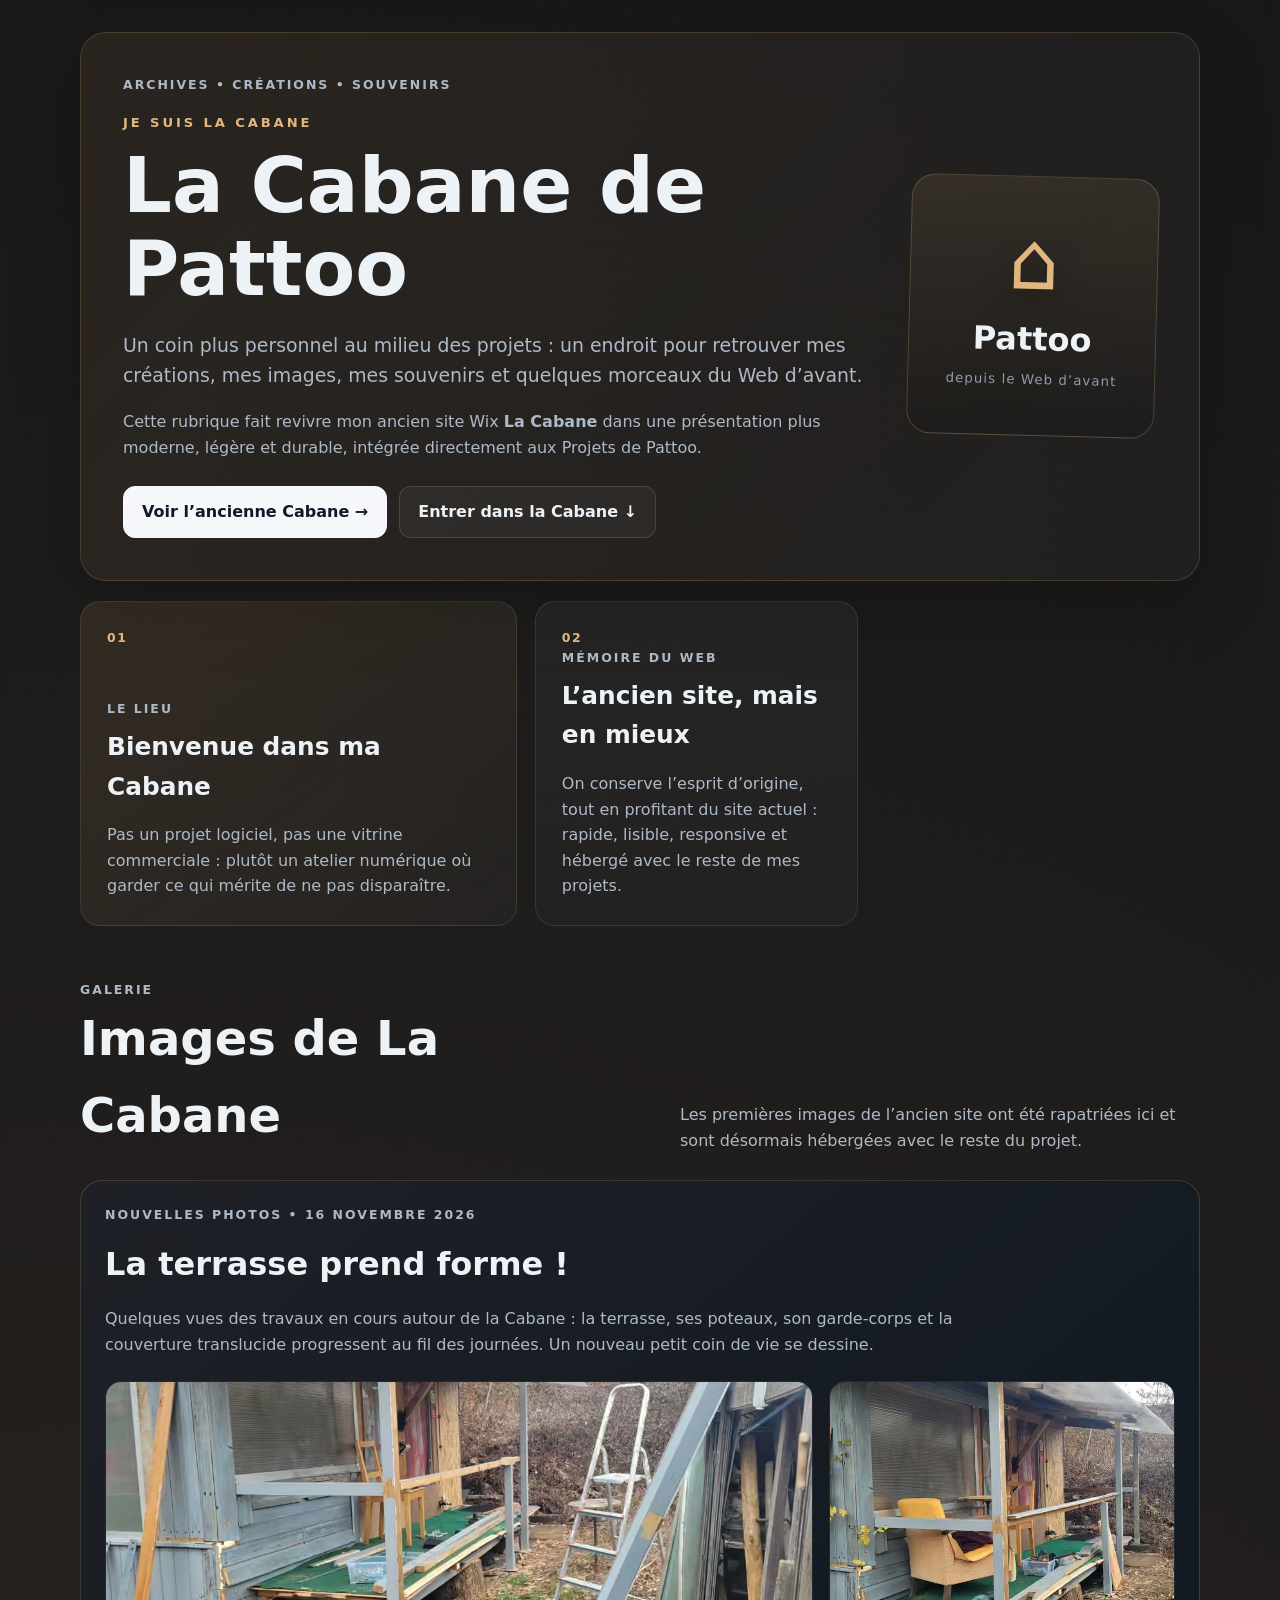
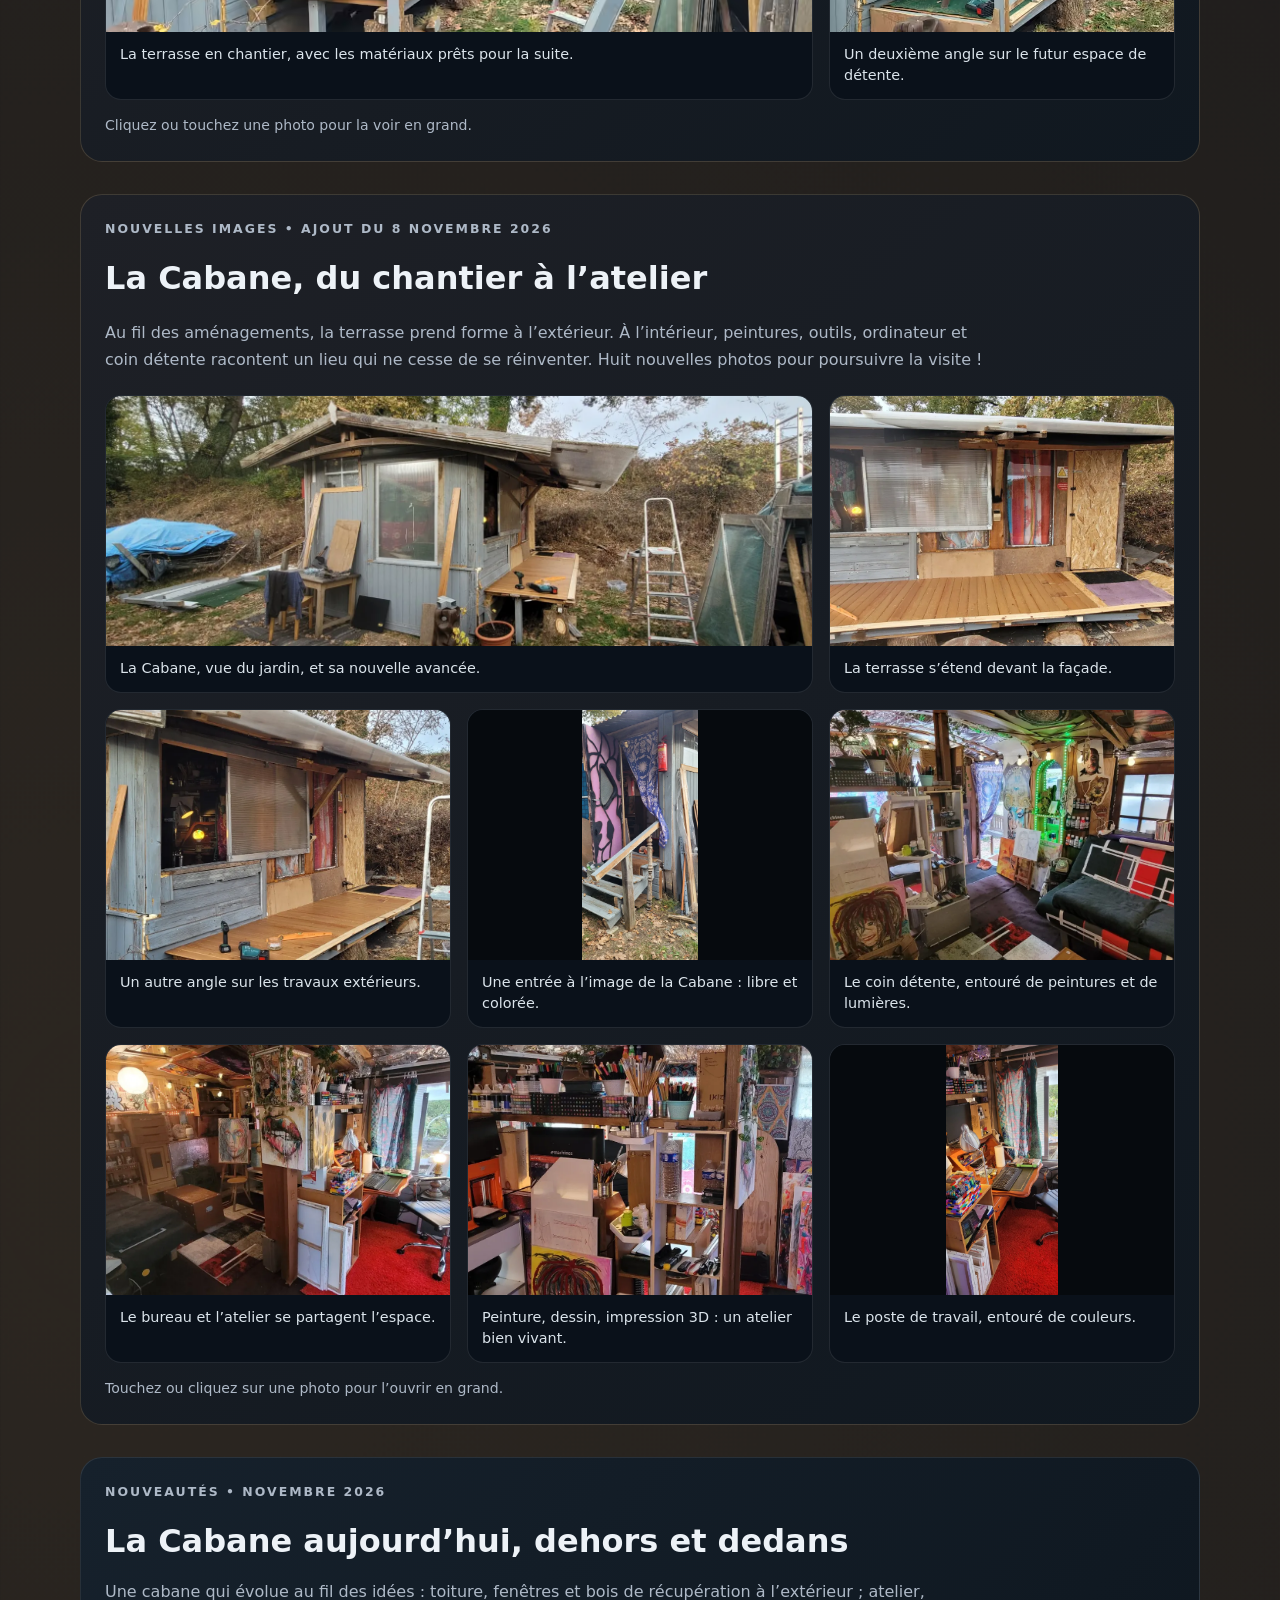
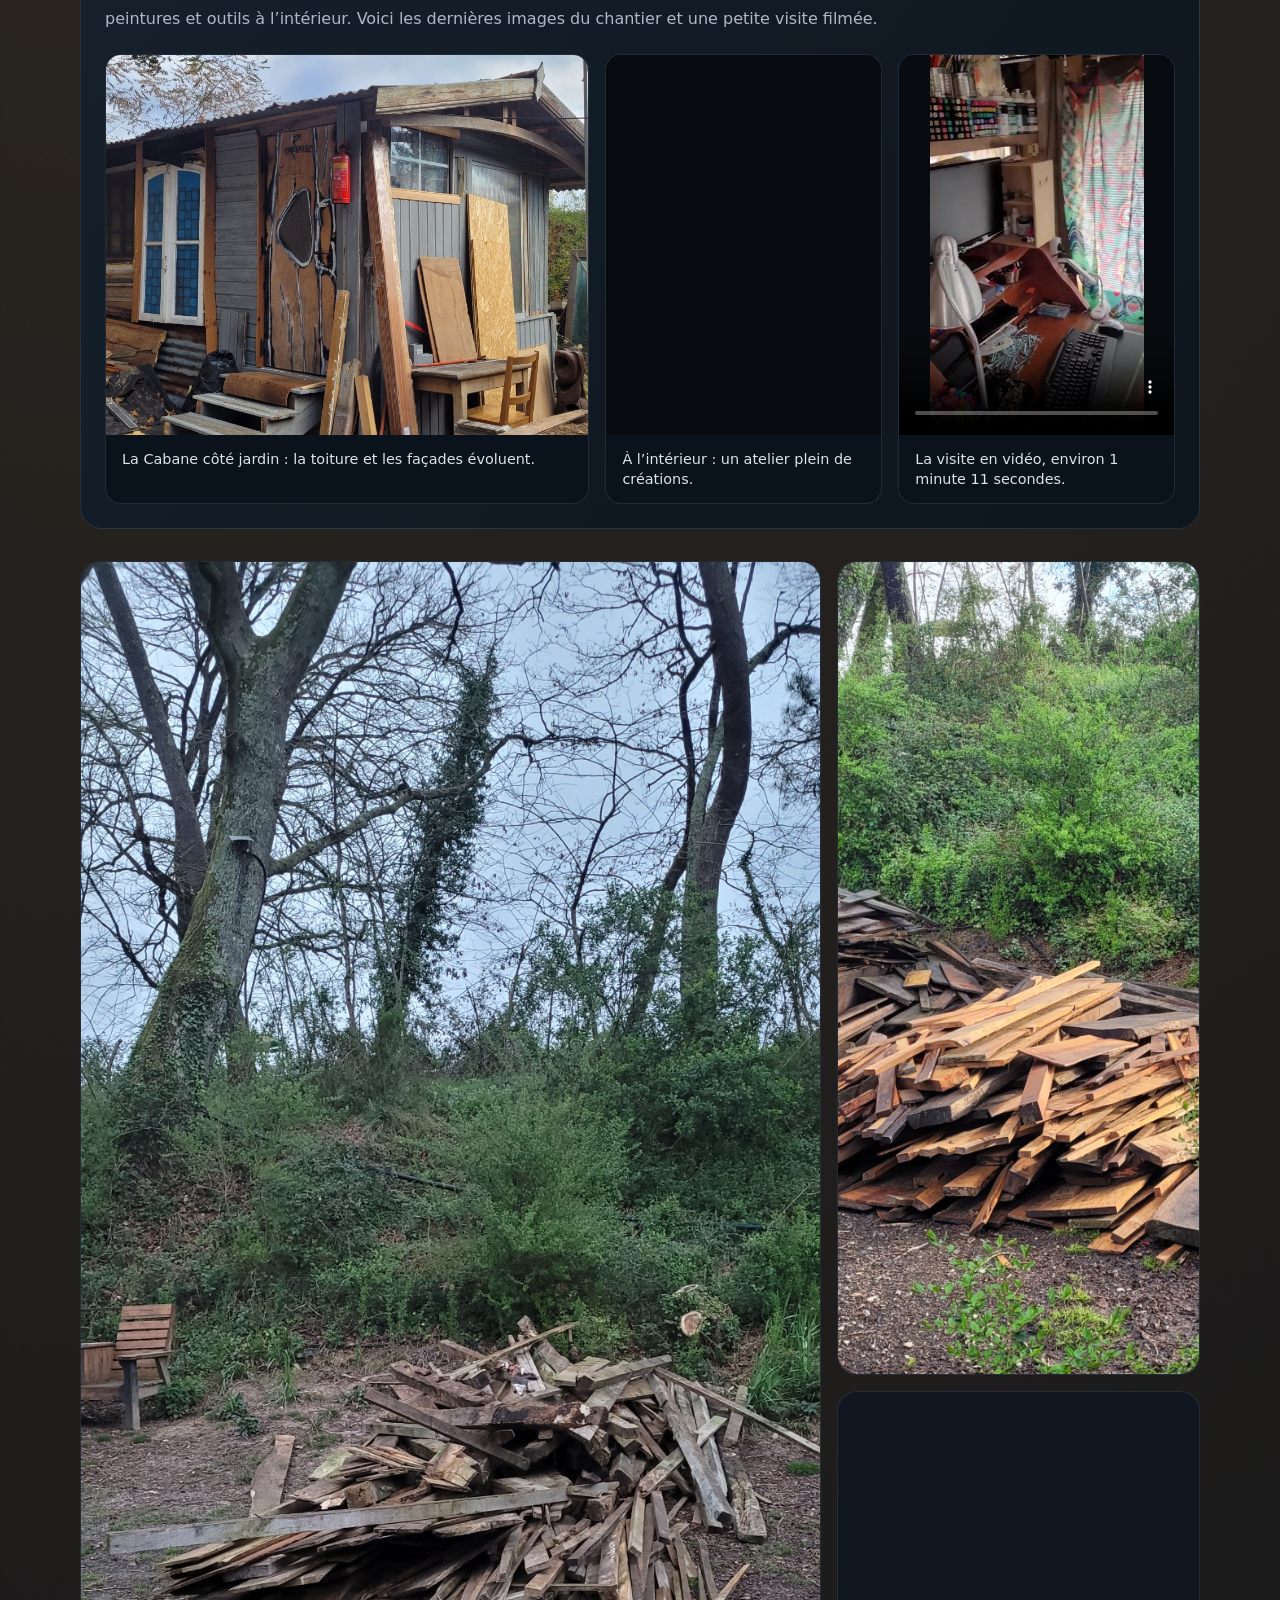
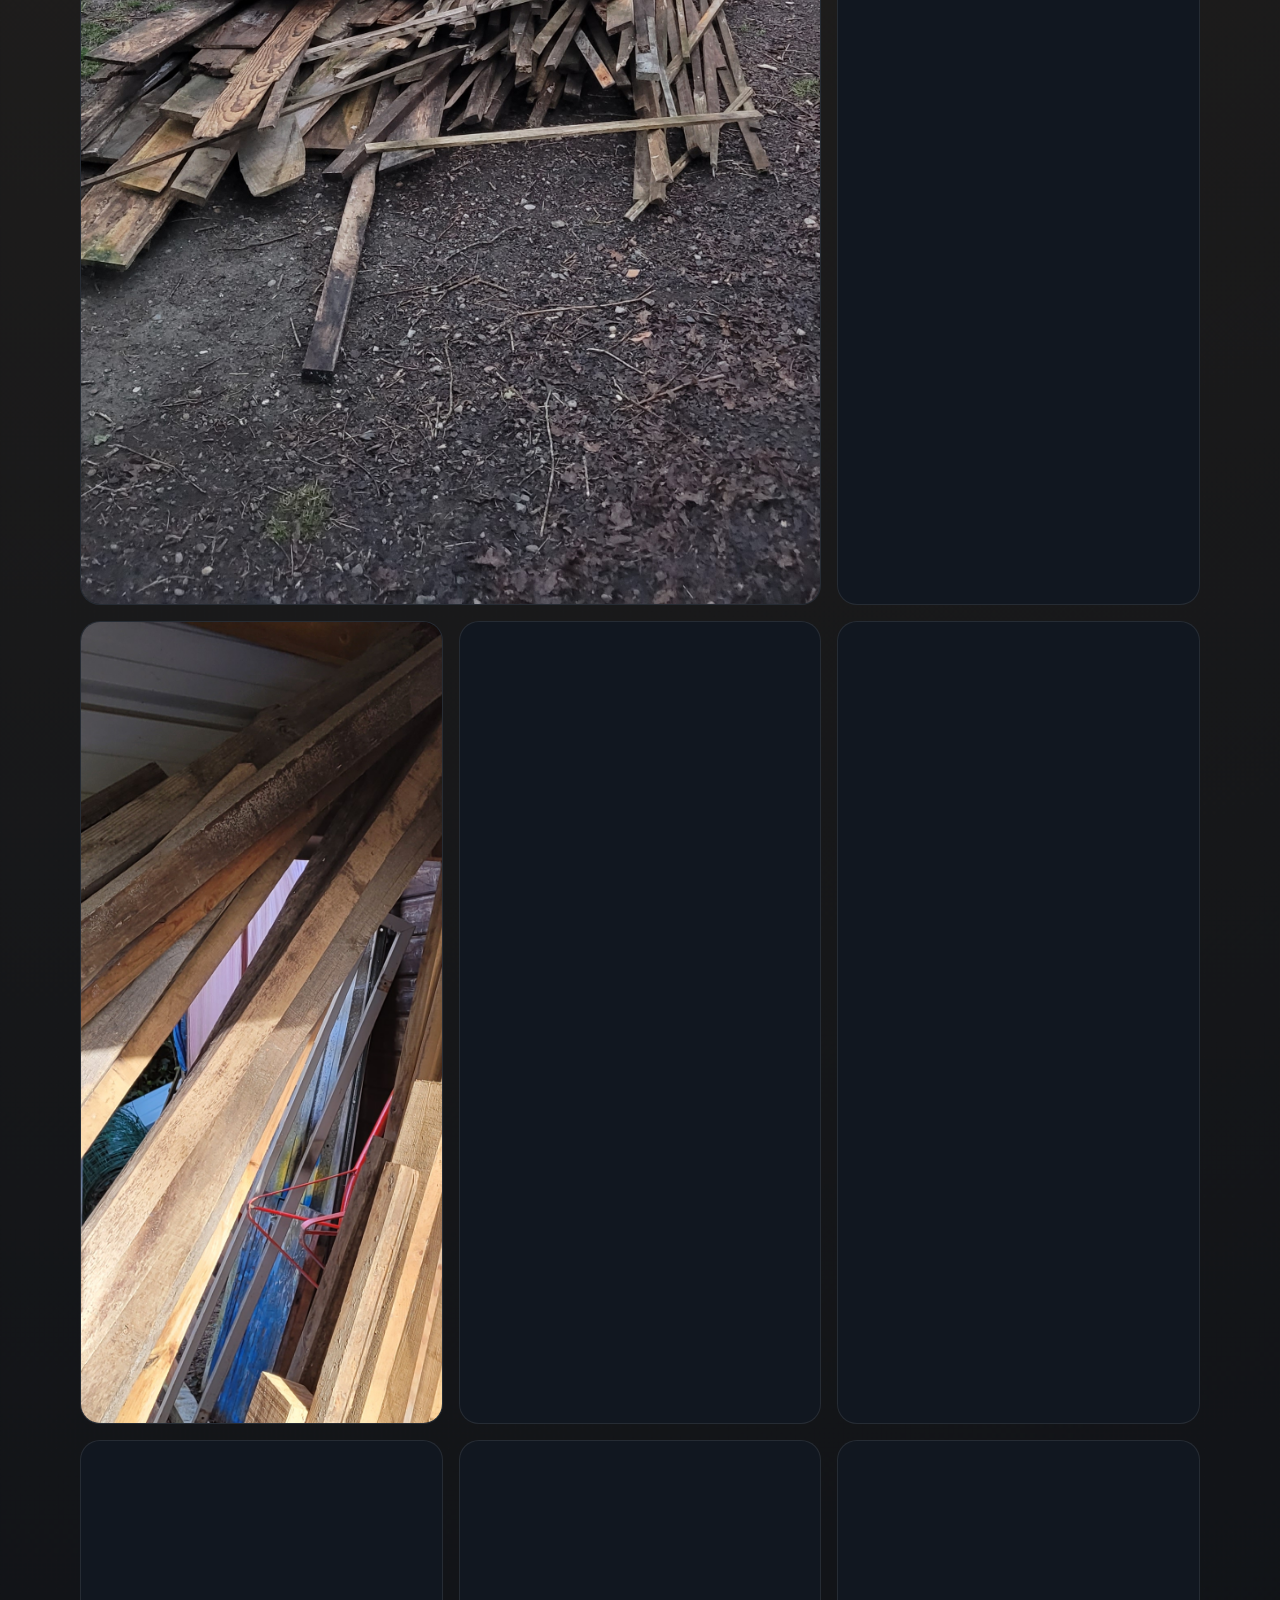
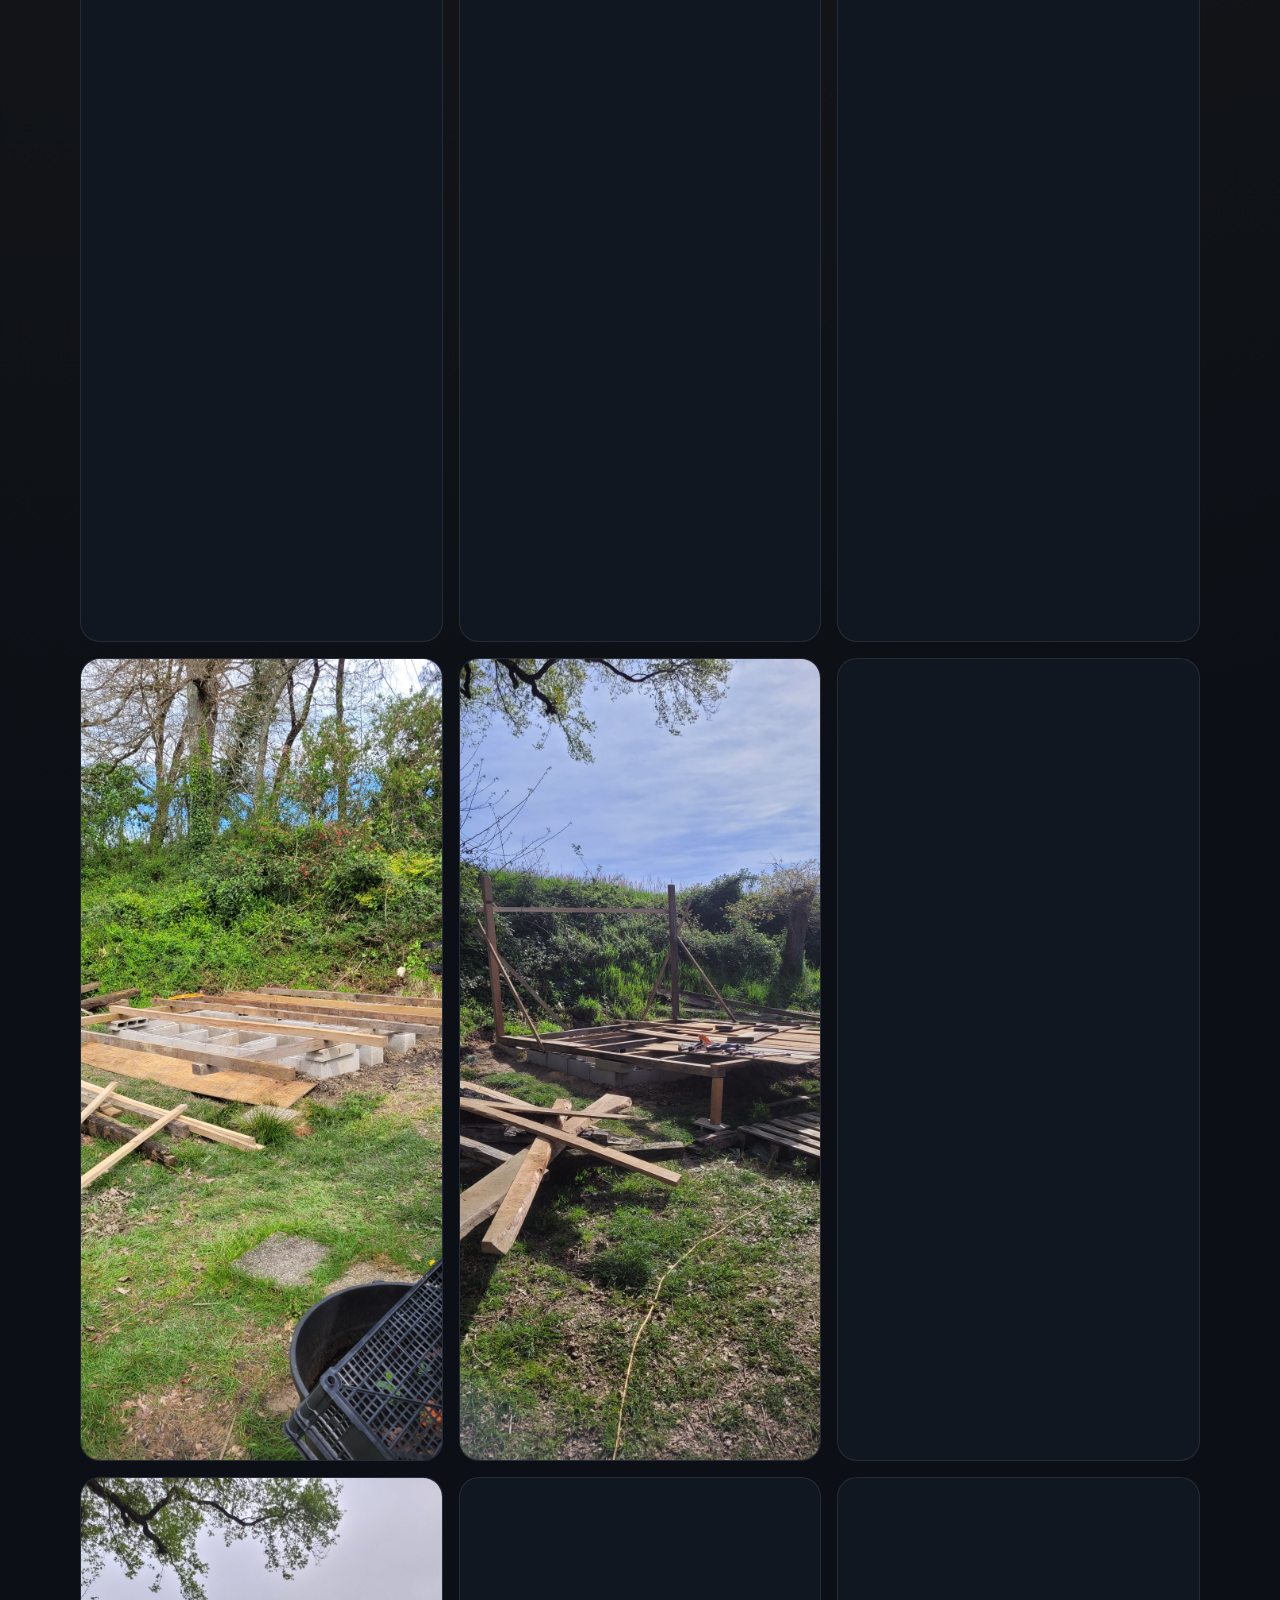
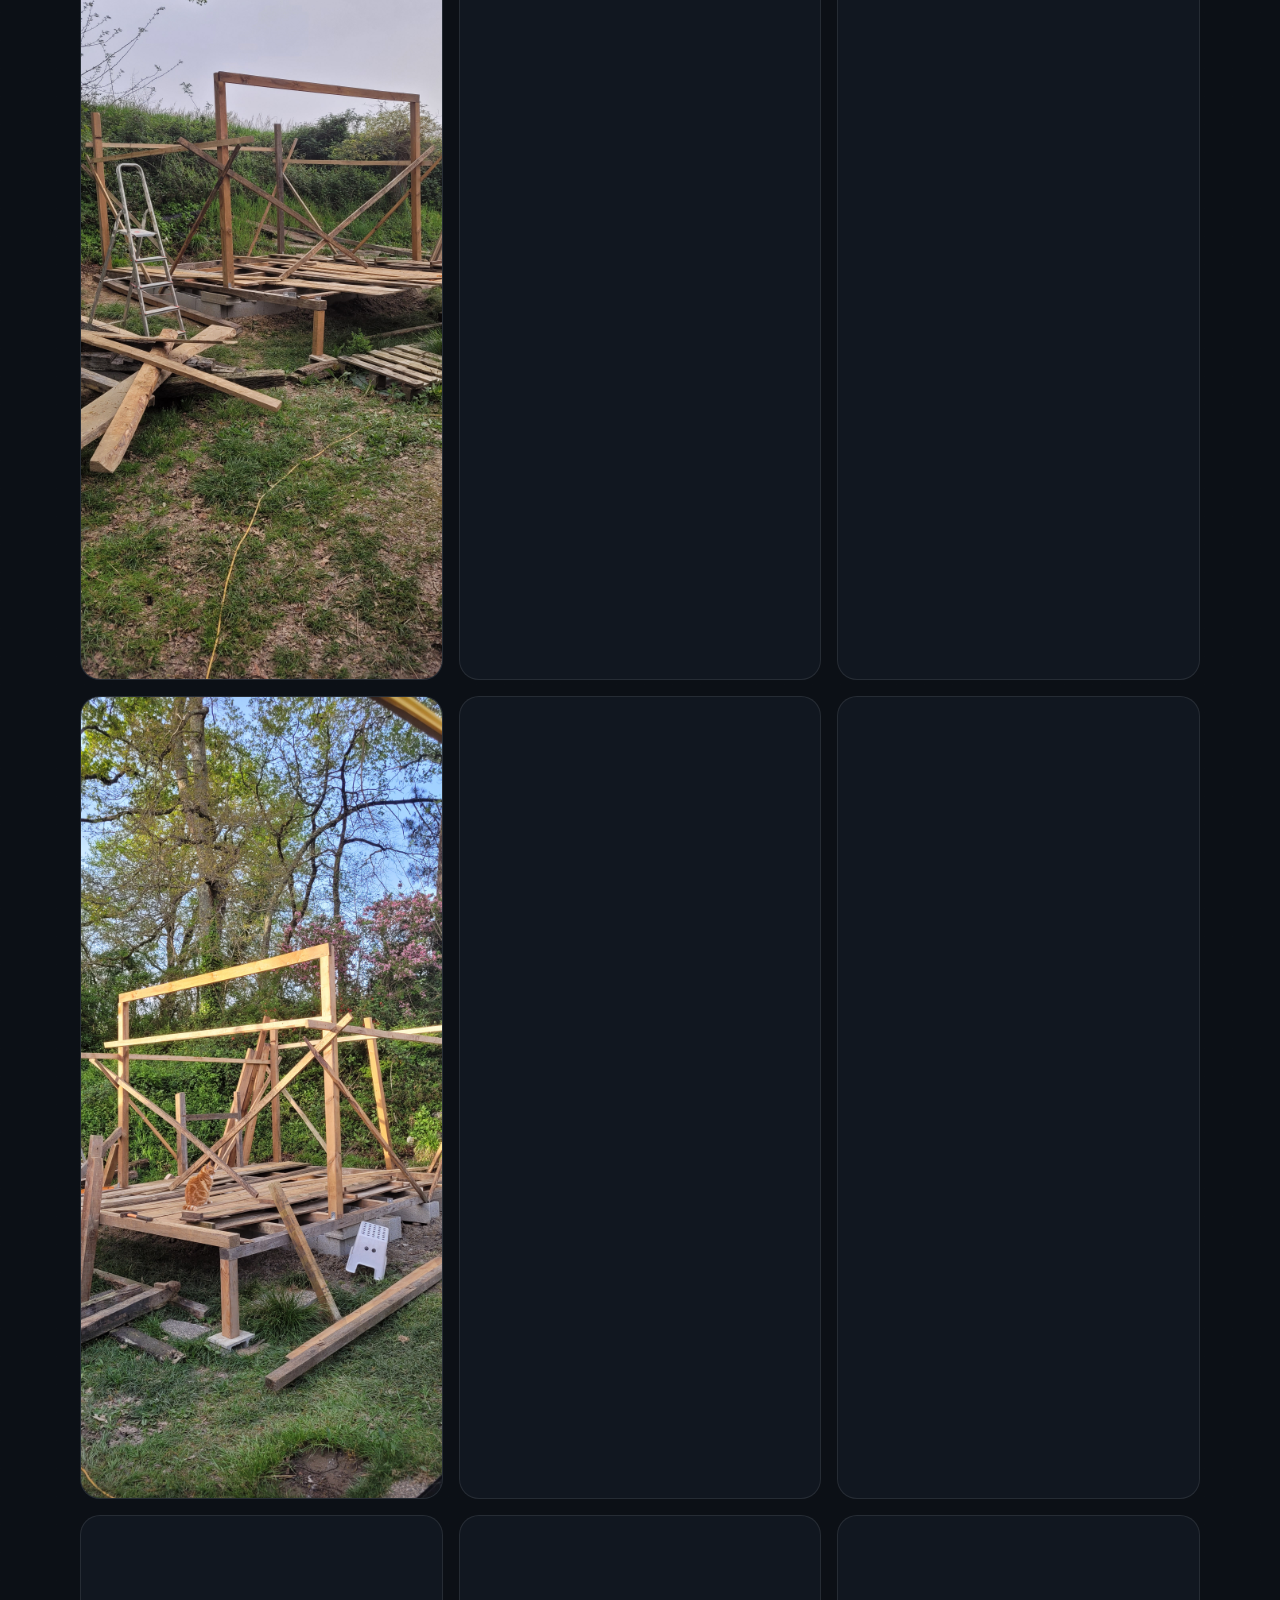
==== commit ad60d6e1: "Ajoute un accès Ressources humaines positives à l'accueil" ====
--- a/index.html
+++ b/index.html
@@ -19,6 +19,7 @@
         <a class="button" href="#cabane">La Cabane de Pattoo</a>
         <a class="button" href="pepites.html">Les pépites de Pattoo</a>
         <a class="button" href="techno.html">🔬 Techno &amp; Découvertes</a>
+        <a class="button" href="positif.html">❤️ Ressources humaines positives</a>
         <a class="button" href="cinema.html">🎬 Cinéma : zombies & post-apocalypse</a>
         <a class="button" href="jeux.html">🎮 Les jeux de Pattoo</a>
         <a class="button" href="balades-fatbike.html">🚴 Les balades en Fatbike</a>
@@ -28,6 +29,7 @@
   </header>
 
   <main>
+    <section class="section muted" id="ressources-humaines-positives"><div class="wrap"><div class="section-head"><p class="eyebrow">SOLIDARITÉ • BÉNÉVOLAT • PARTAGE</p><h2>❤️ Ressources humaines positives</h2><p>Des associations, des initiatives solidaires et des idées pour aider, donner, réparer et partager. Découvrez 18 ressources sélectionnées, dont plusieurs permettent d'agir sans dépenser un centime.</p><a class="button primary" href="positif.html">Découvrir les ressources humaines positives →</a></div></div></section>
     <section class="section muted" id="techno">
       <div class="wrap"><div class="section-head">
         <p class="eyebrow">TECHNO • IA • LINUX • INVENTIONS</p>
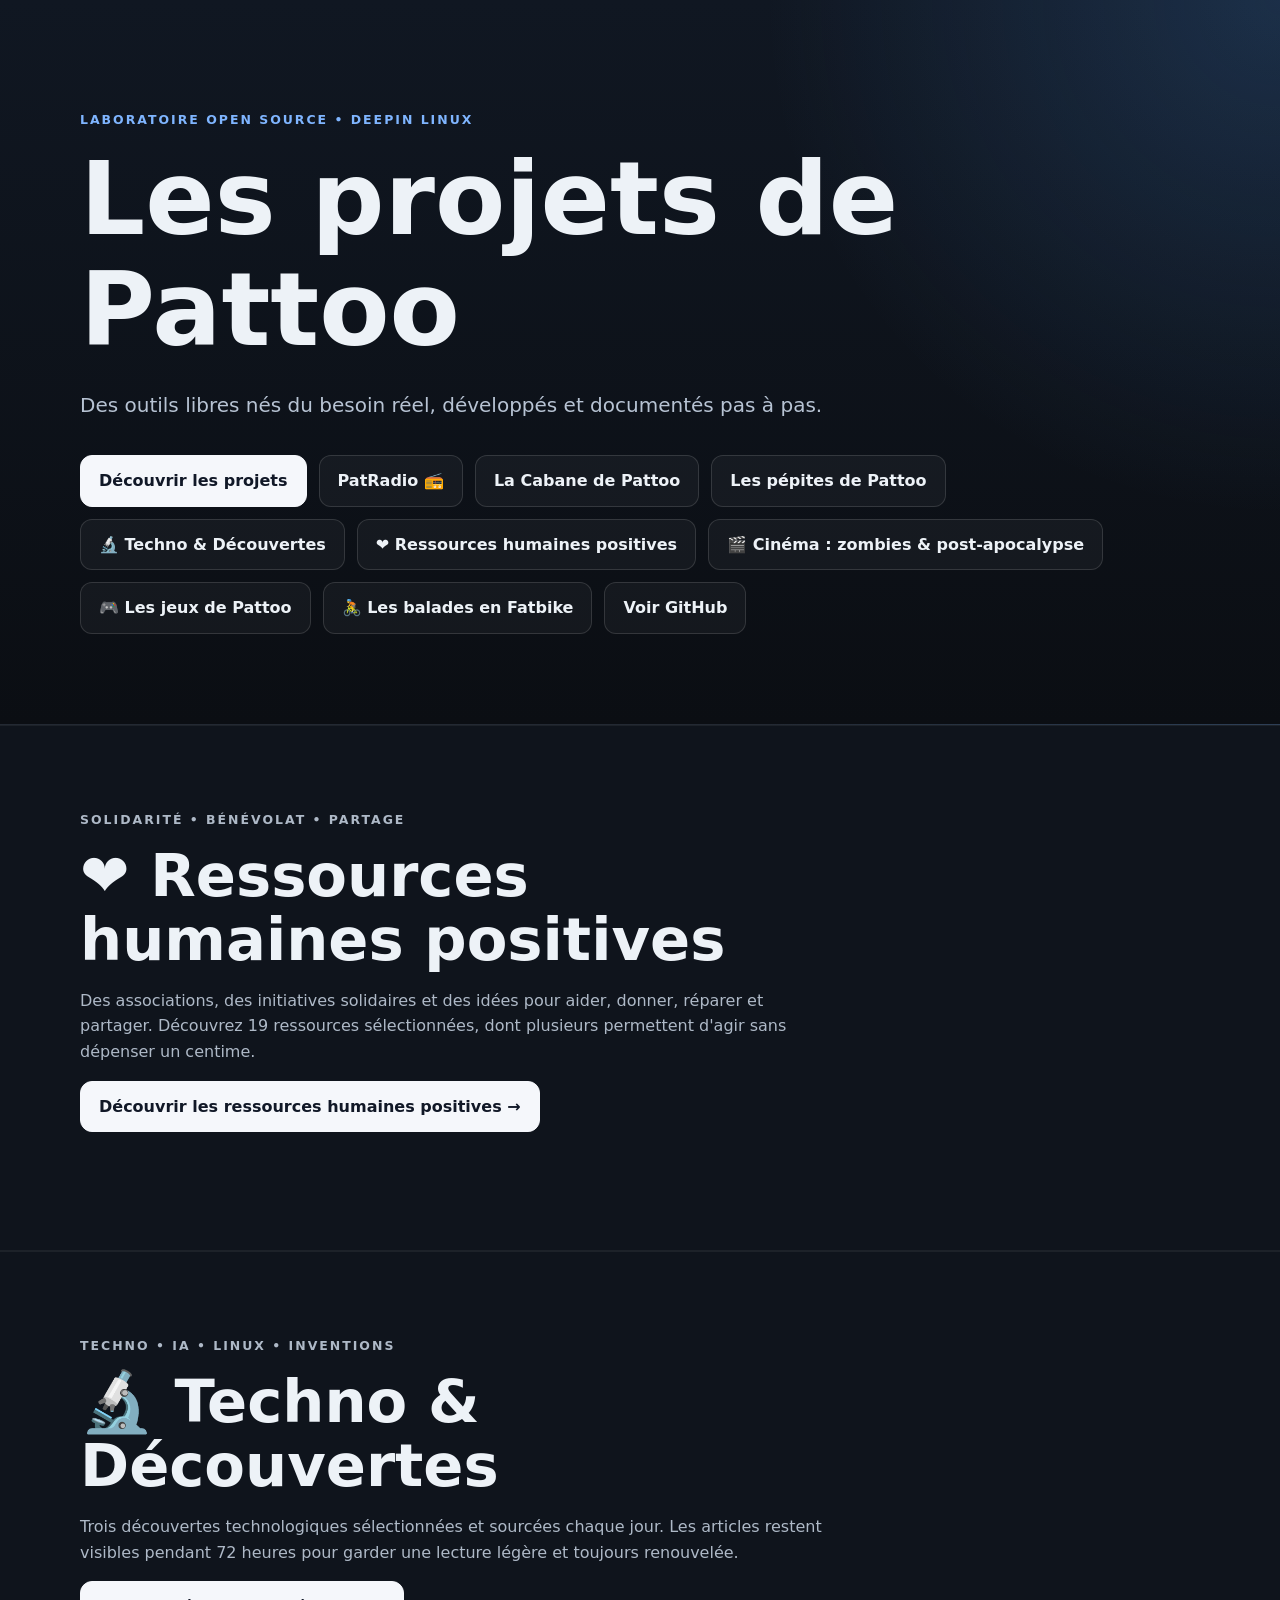
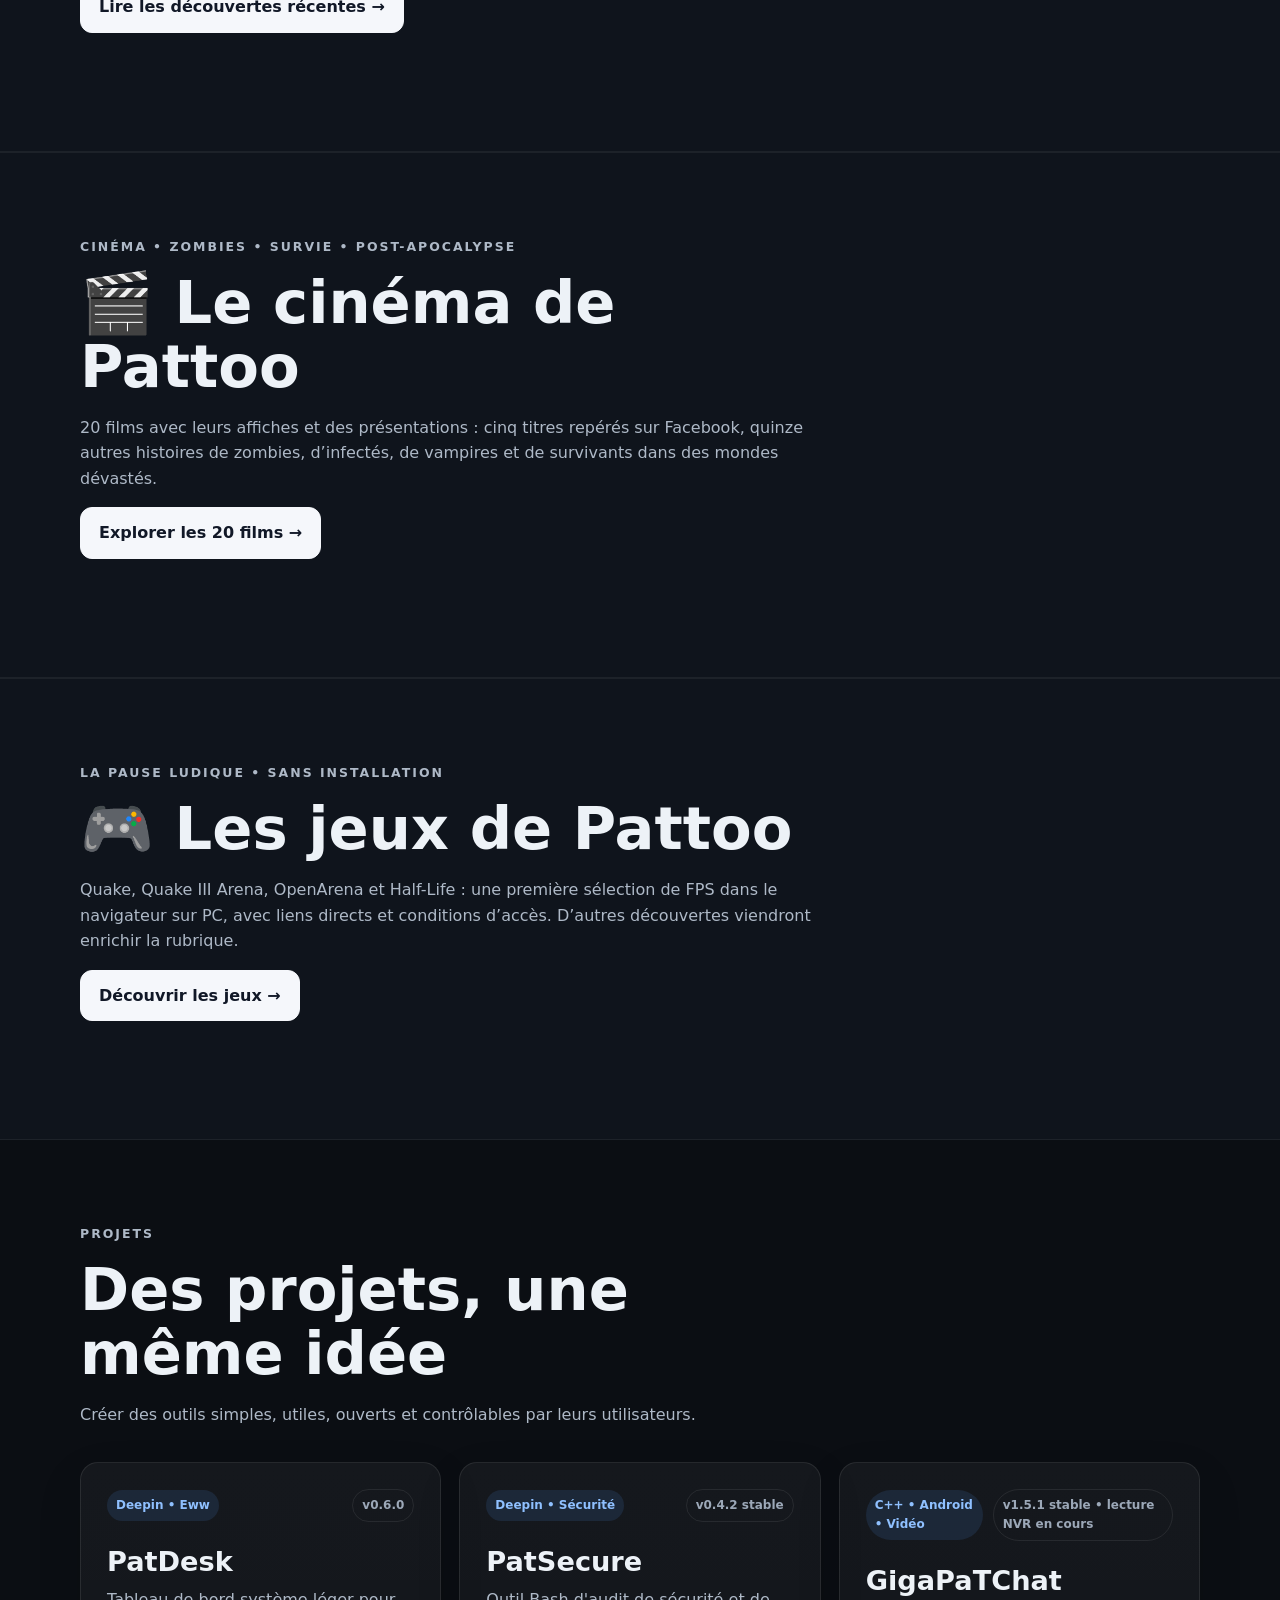
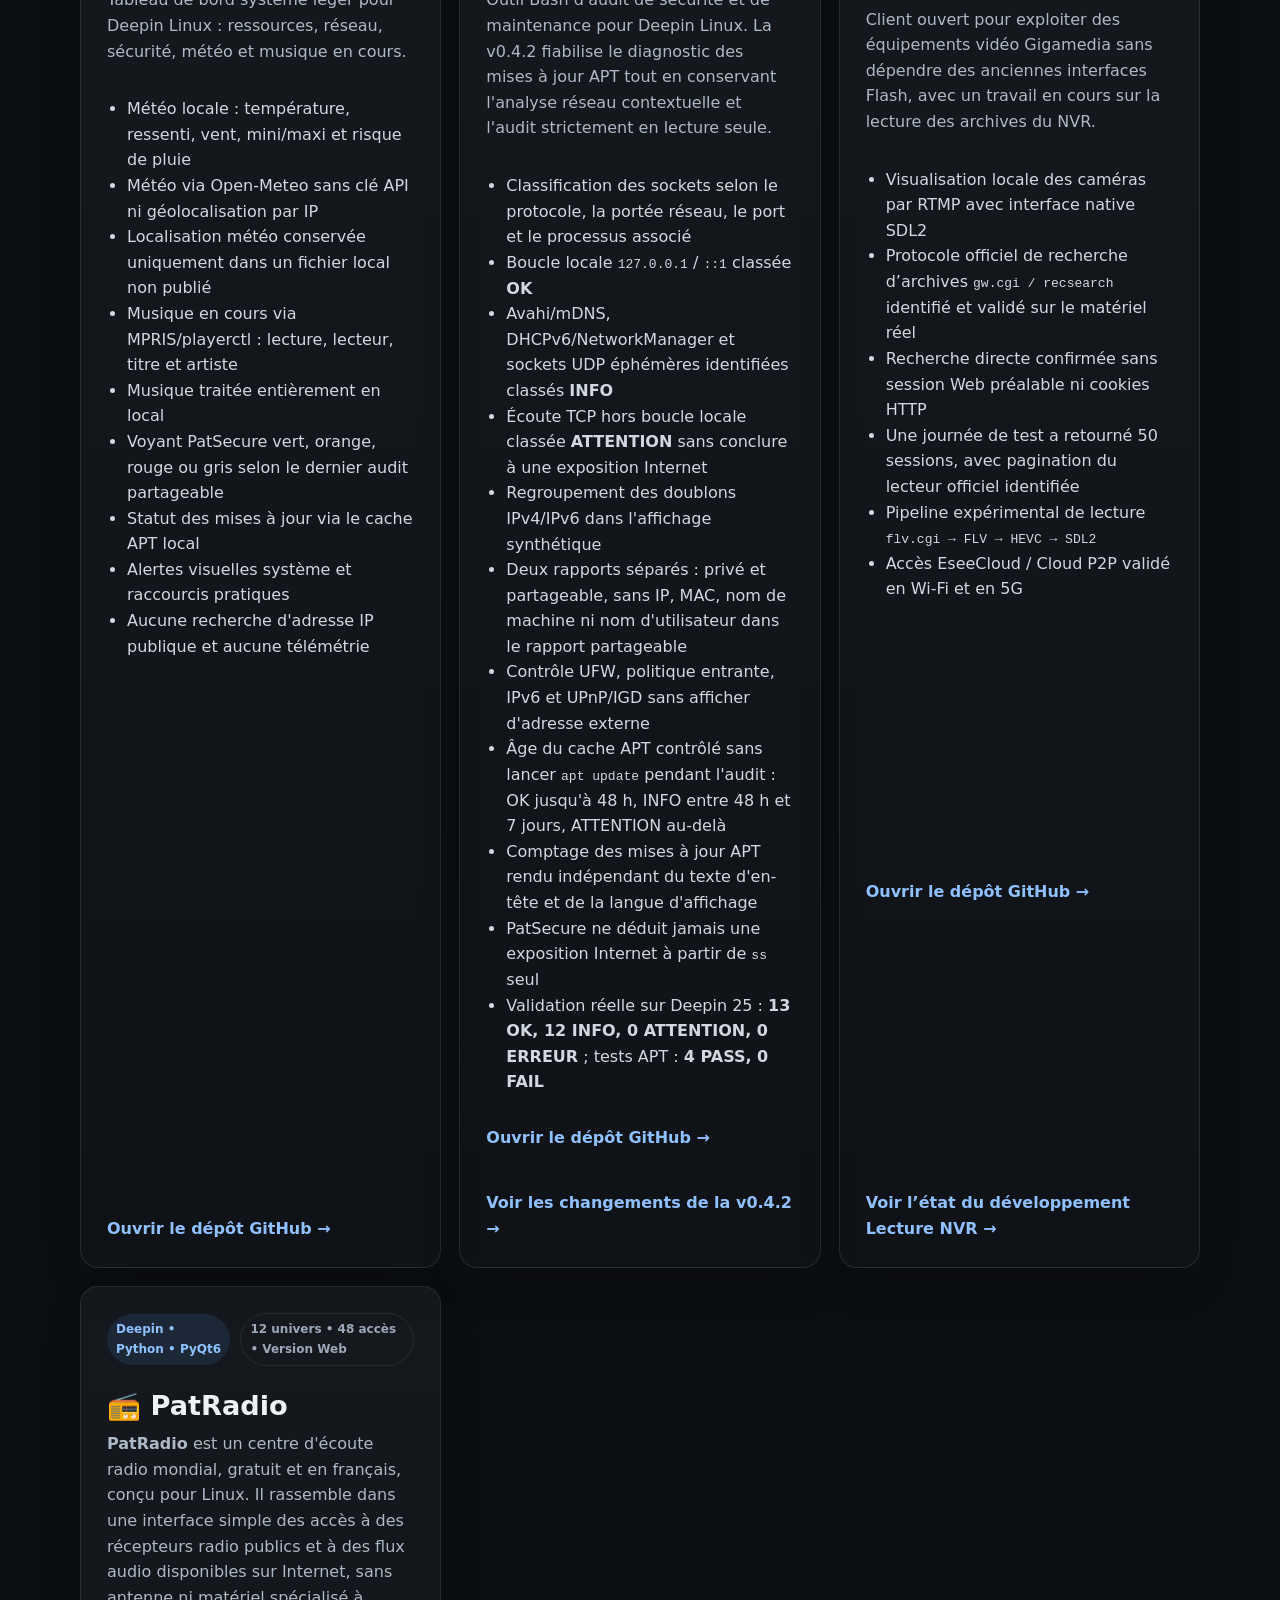
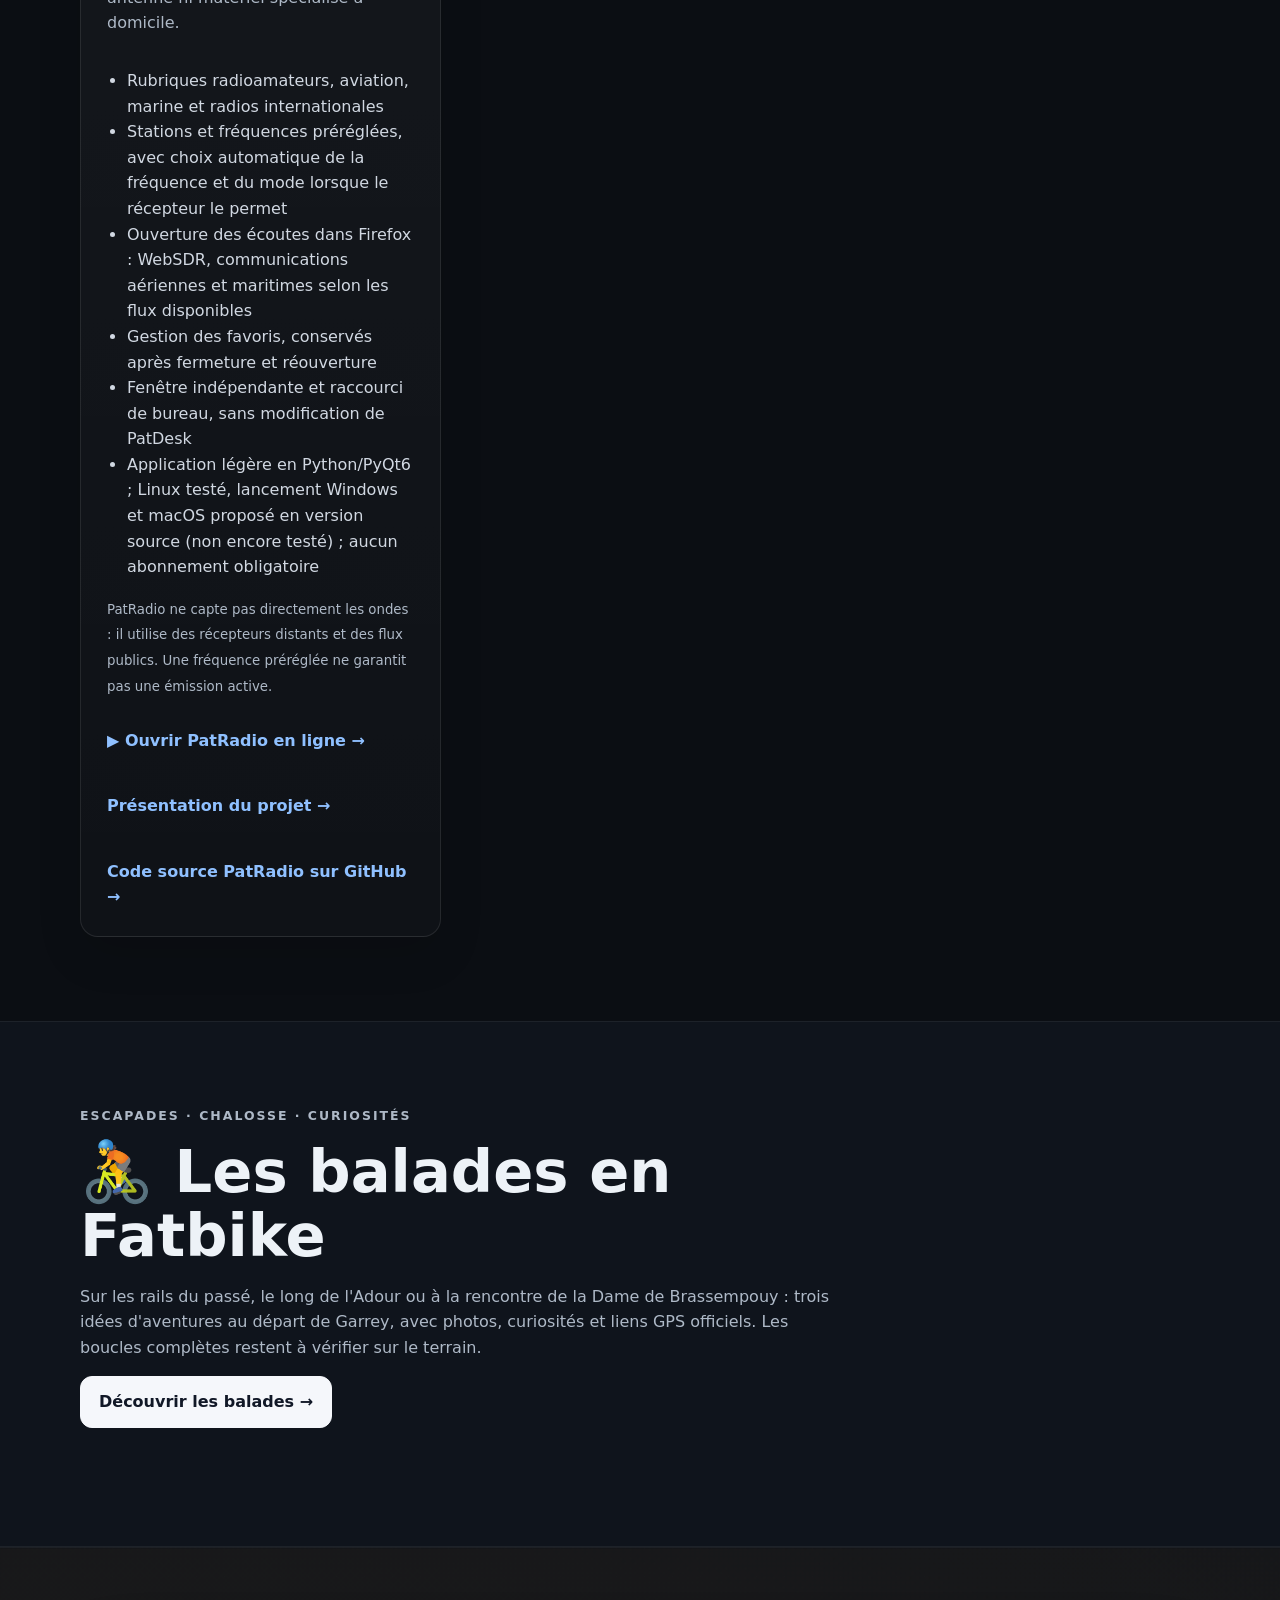
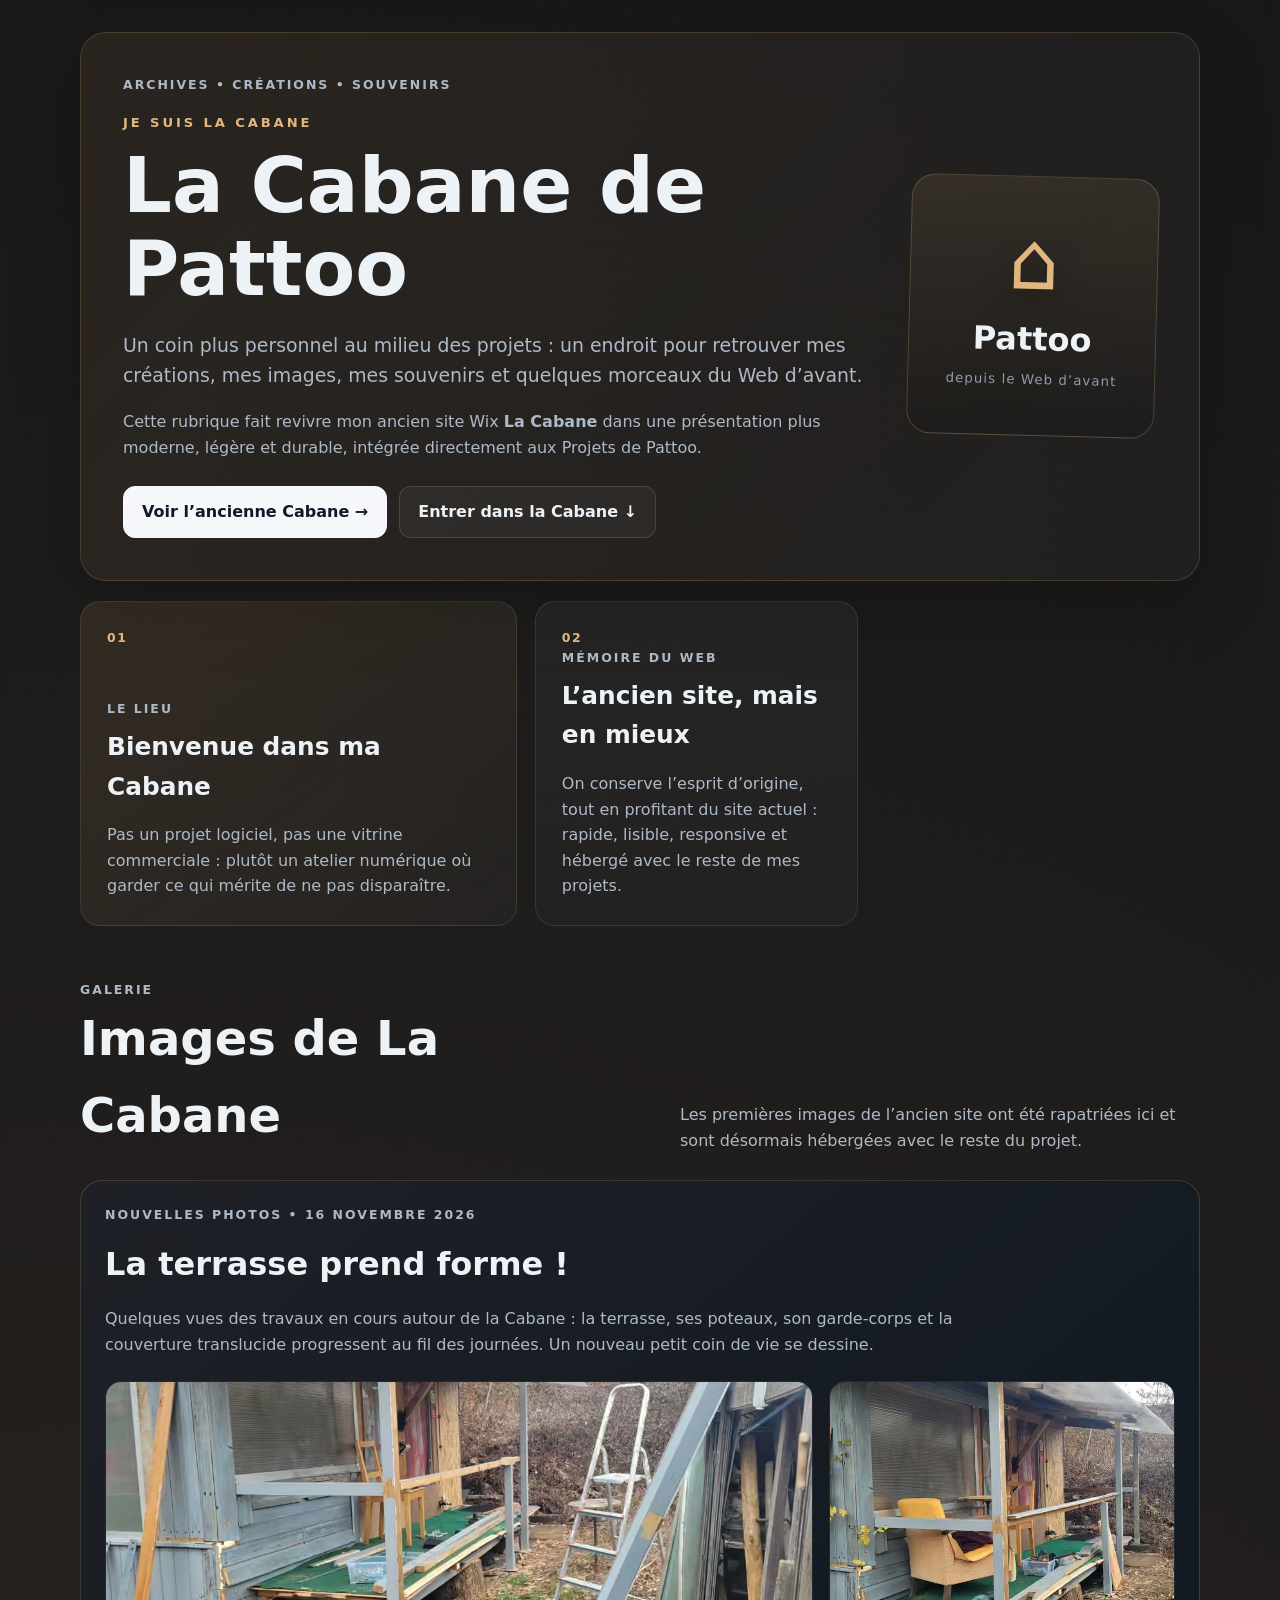
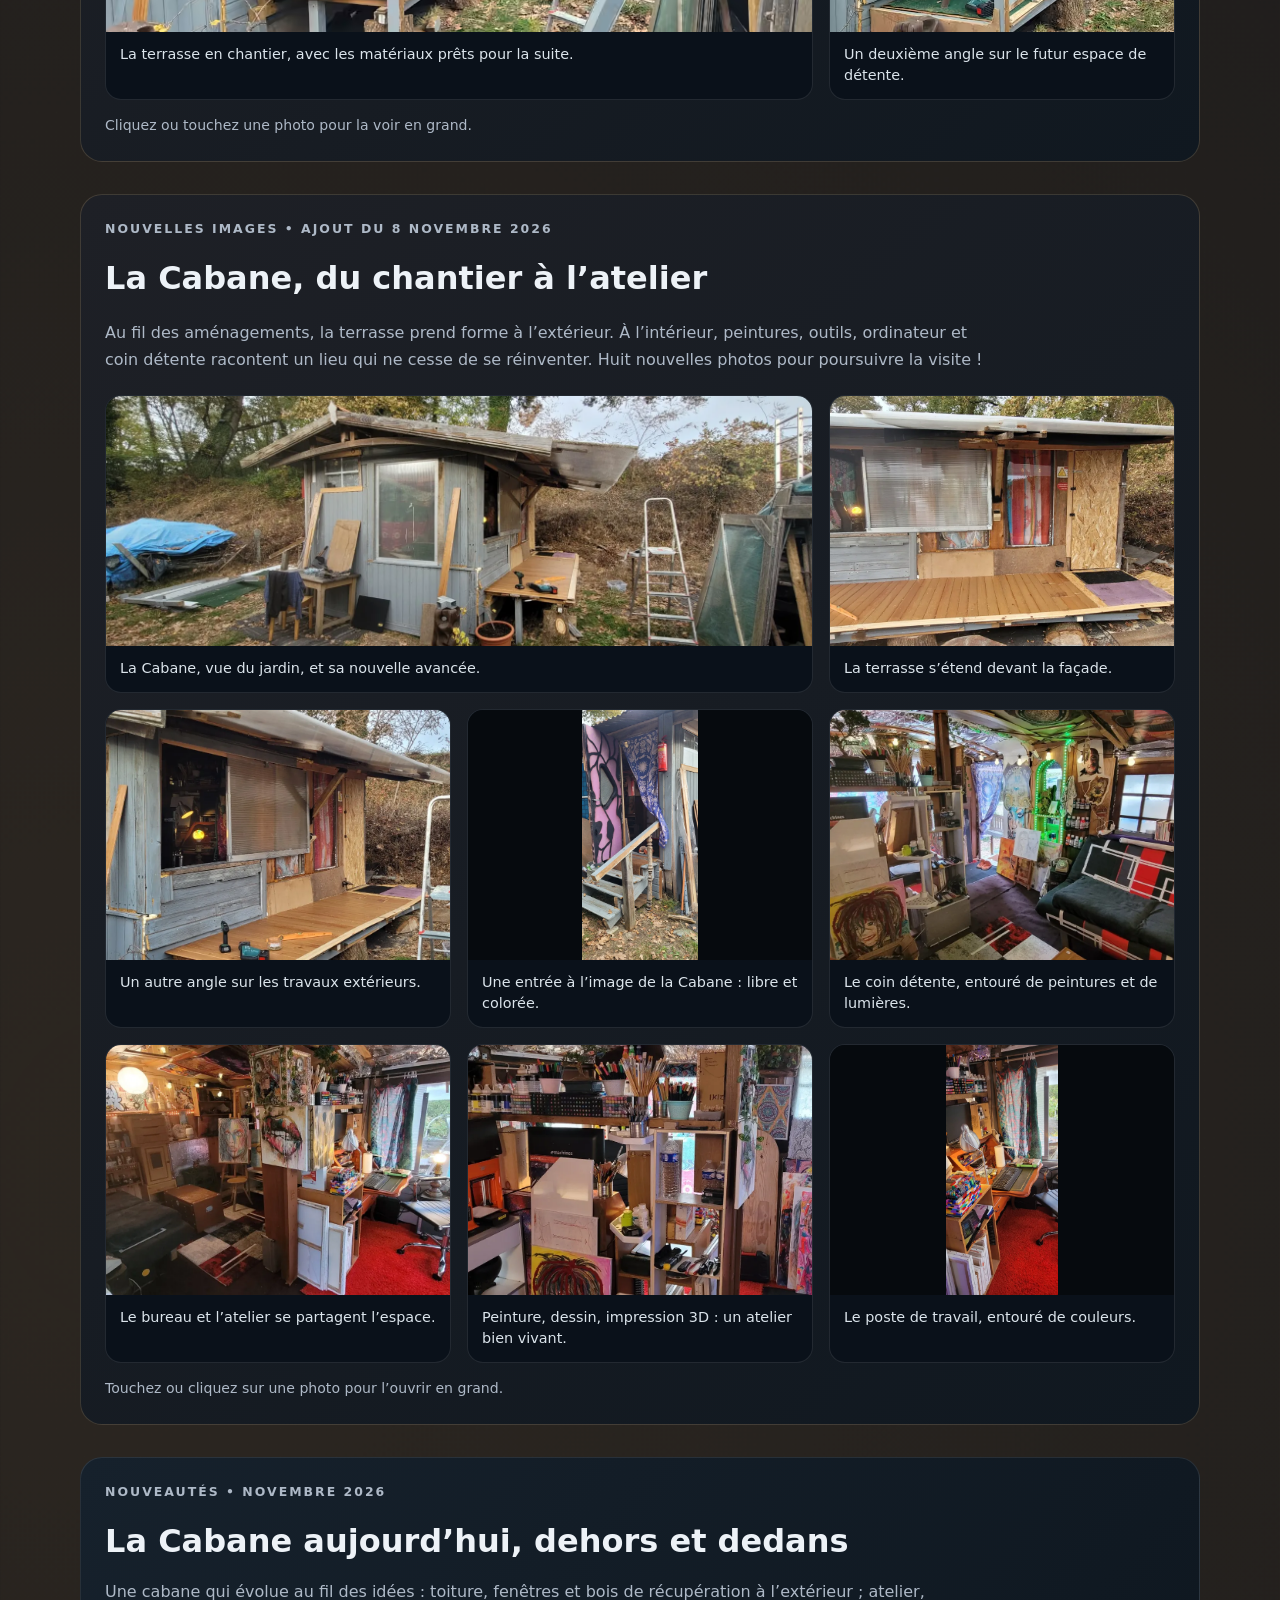
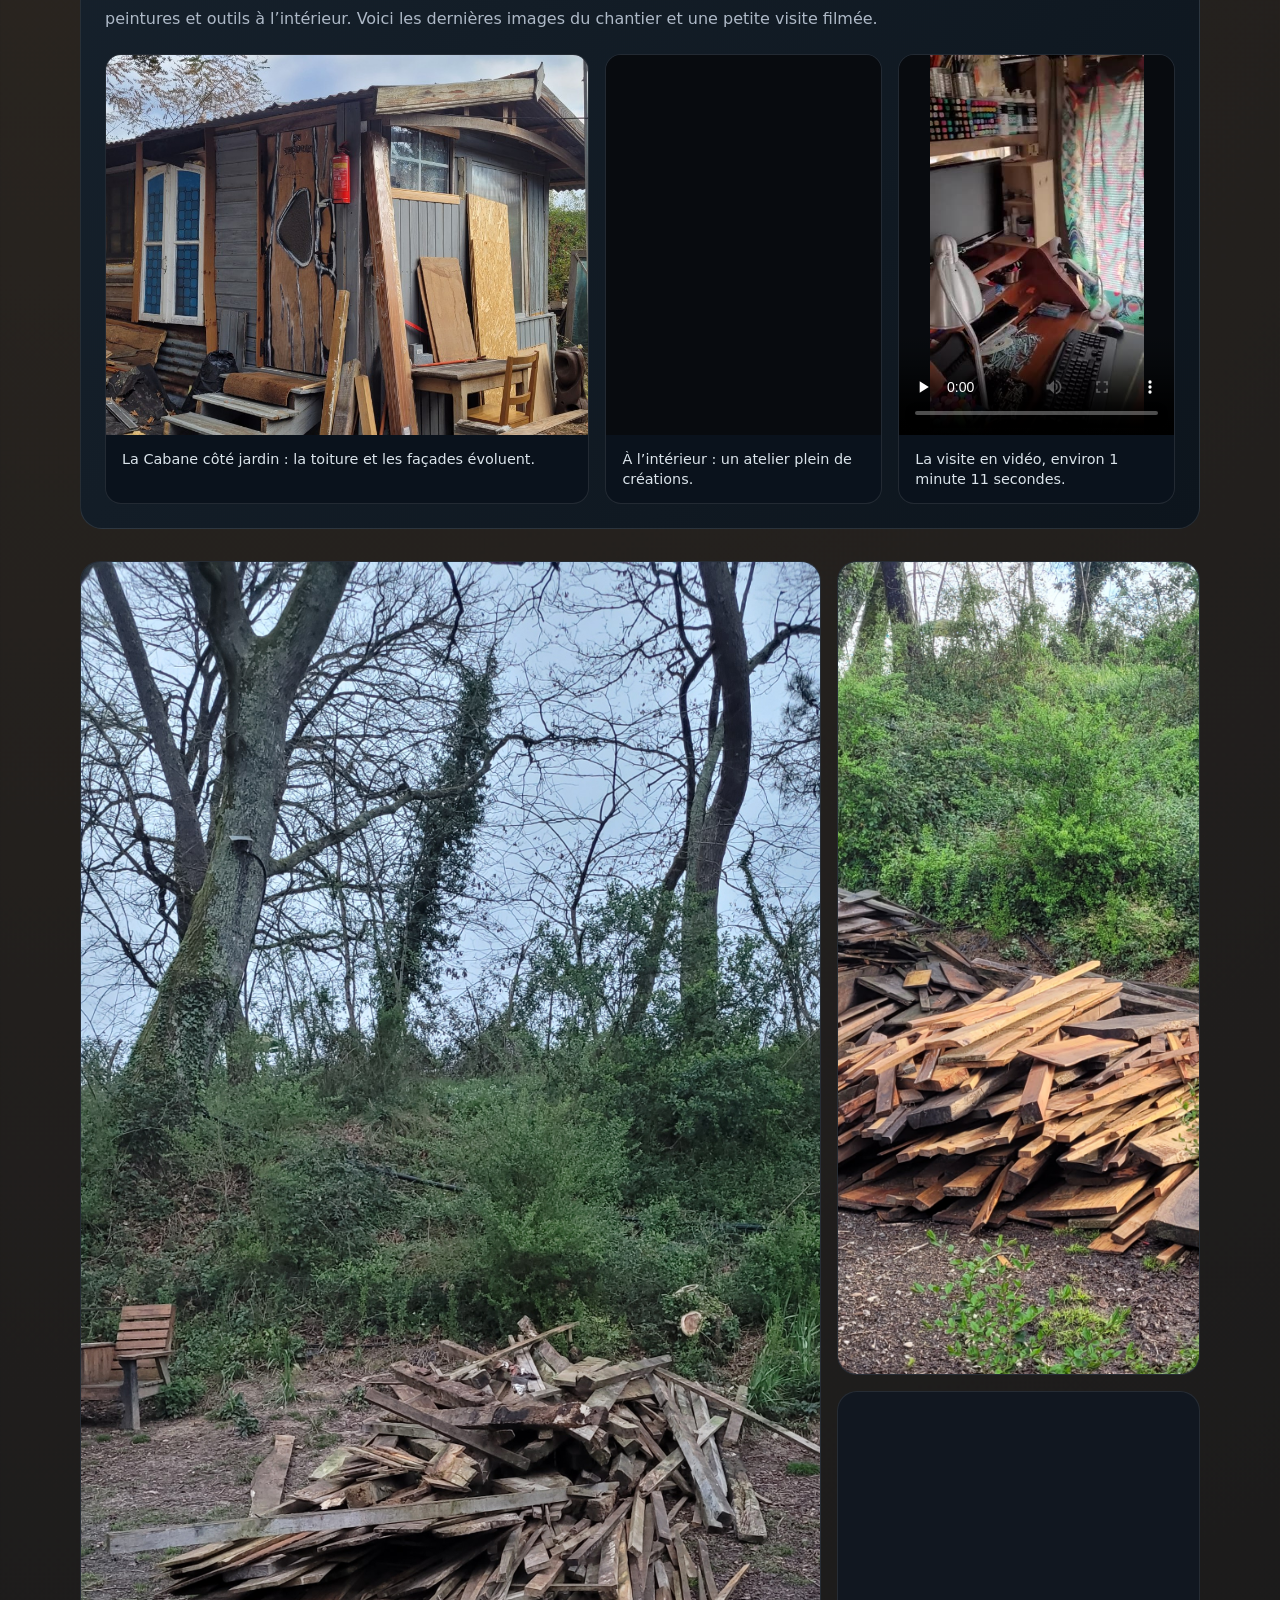
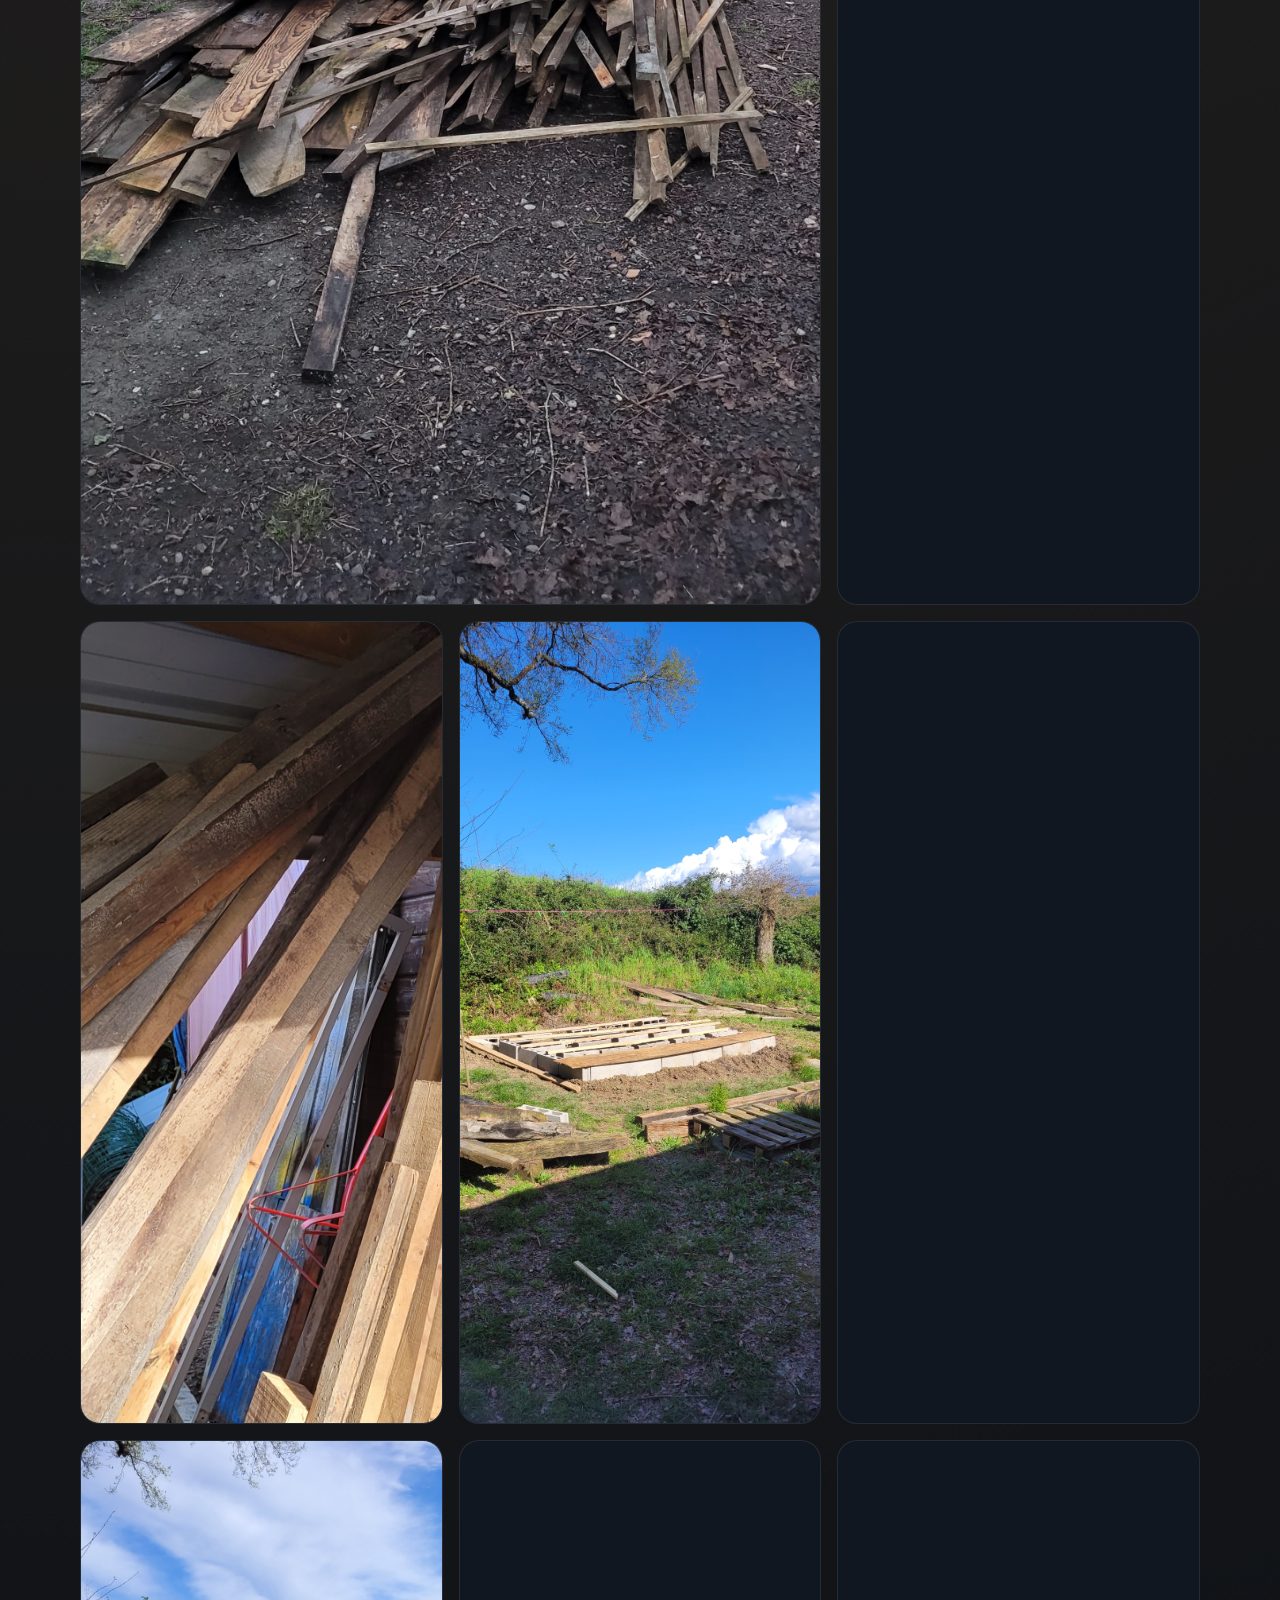
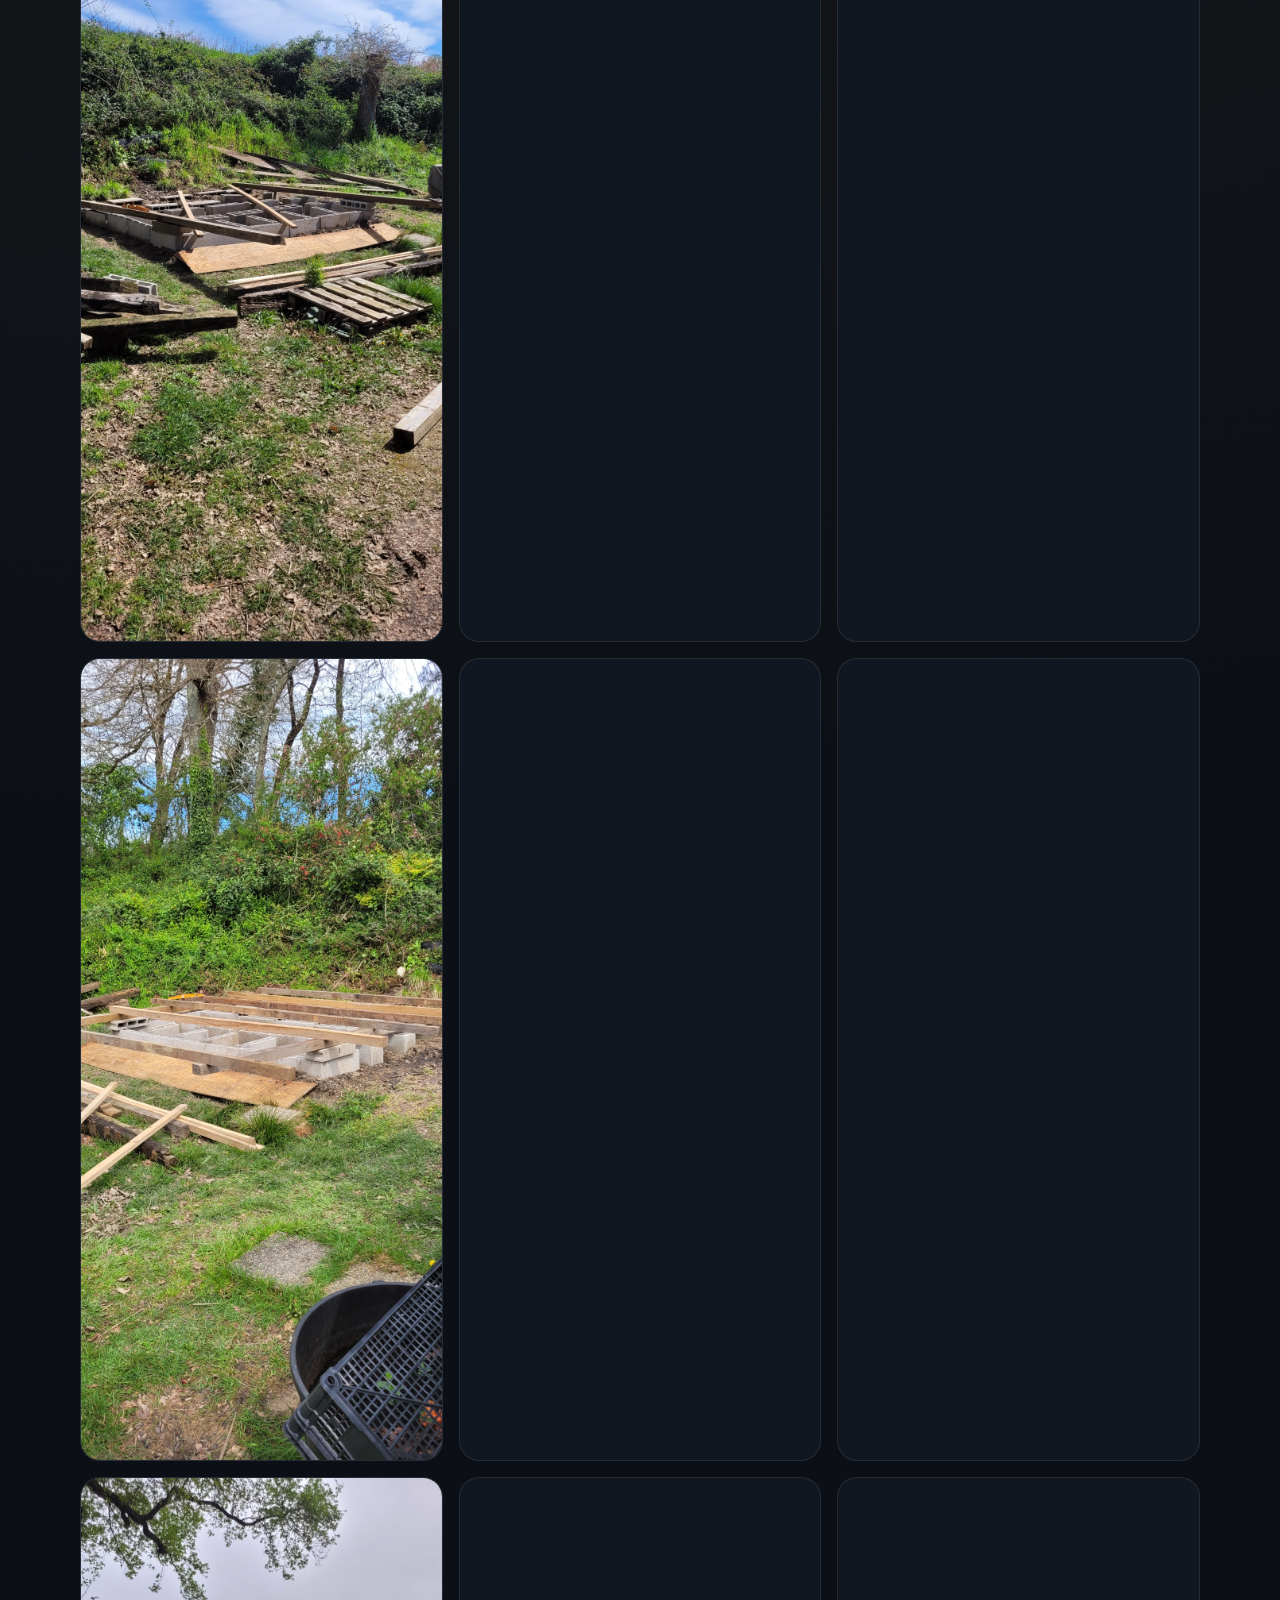
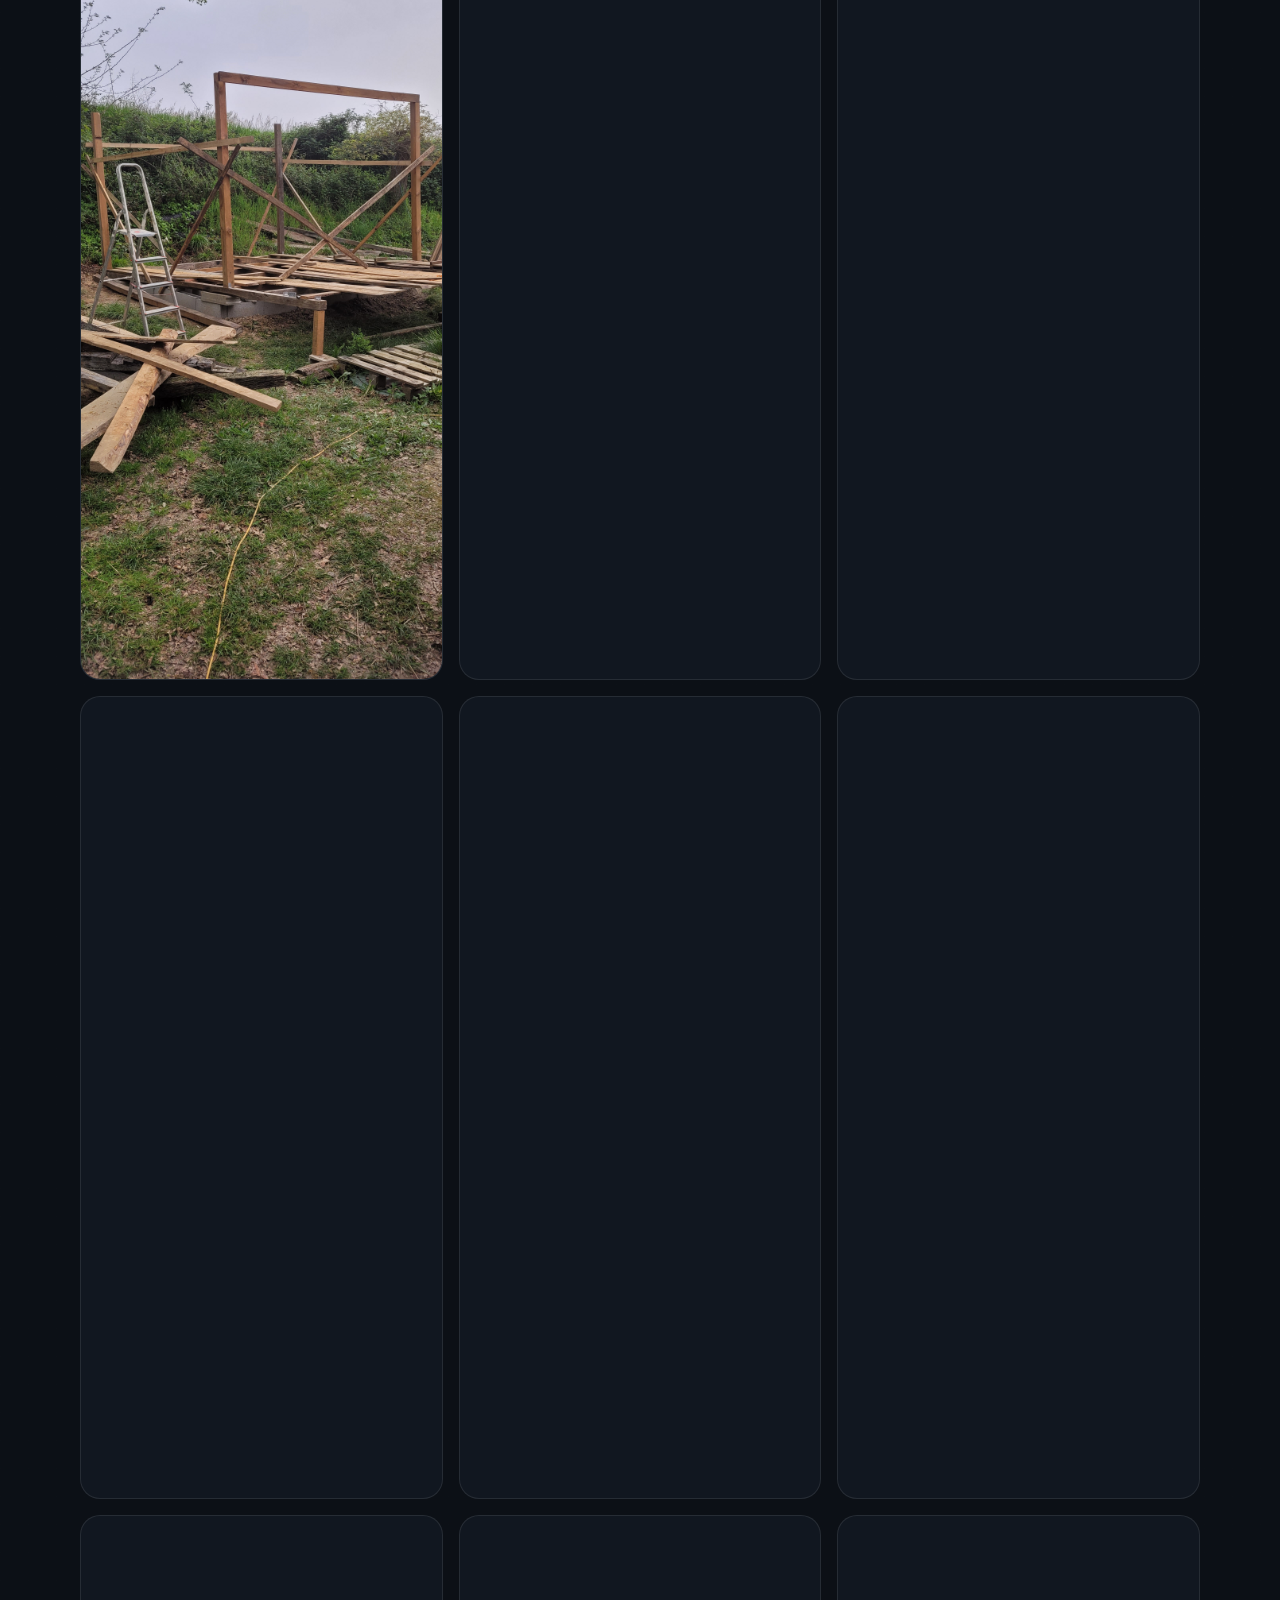
==== commit 6f39564b: "Actualise le compteur des ressources humaines positives à 19" ====
--- a/index.html
+++ b/index.html
@@ -29,7 +29,7 @@
   </header>
 
   <main>
-    <section class="section muted" id="ressources-humaines-positives"><div class="wrap"><div class="section-head"><p class="eyebrow">SOLIDARITÉ • BÉNÉVOLAT • PARTAGE</p><h2>❤️ Ressources humaines positives</h2><p>Des associations, des initiatives solidaires et des idées pour aider, donner, réparer et partager. Découvrez 18 ressources sélectionnées, dont plusieurs permettent d'agir sans dépenser un centime.</p><a class="button primary" href="positif.html">Découvrir les ressources humaines positives →</a></div></div></section>
+    <section class="section muted" id="ressources-humaines-positives"><div class="wrap"><div class="section-head"><p class="eyebrow">SOLIDARITÉ • BÉNÉVOLAT • PARTAGE</p><h2>❤️ Ressources humaines positives</h2><p>Des associations, des initiatives solidaires et des idées pour aider, donner, réparer et partager. Découvrez 19 ressources sélectionnées, dont plusieurs permettent d'agir sans dépenser un centime.</p><a class="button primary" href="positif.html">Découvrir les ressources humaines positives →</a></div></div></section>
     <section class="section muted" id="techno">
       <div class="wrap"><div class="section-head">
         <p class="eyebrow">TECHNO • IA • LINUX • INVENTIONS</p>
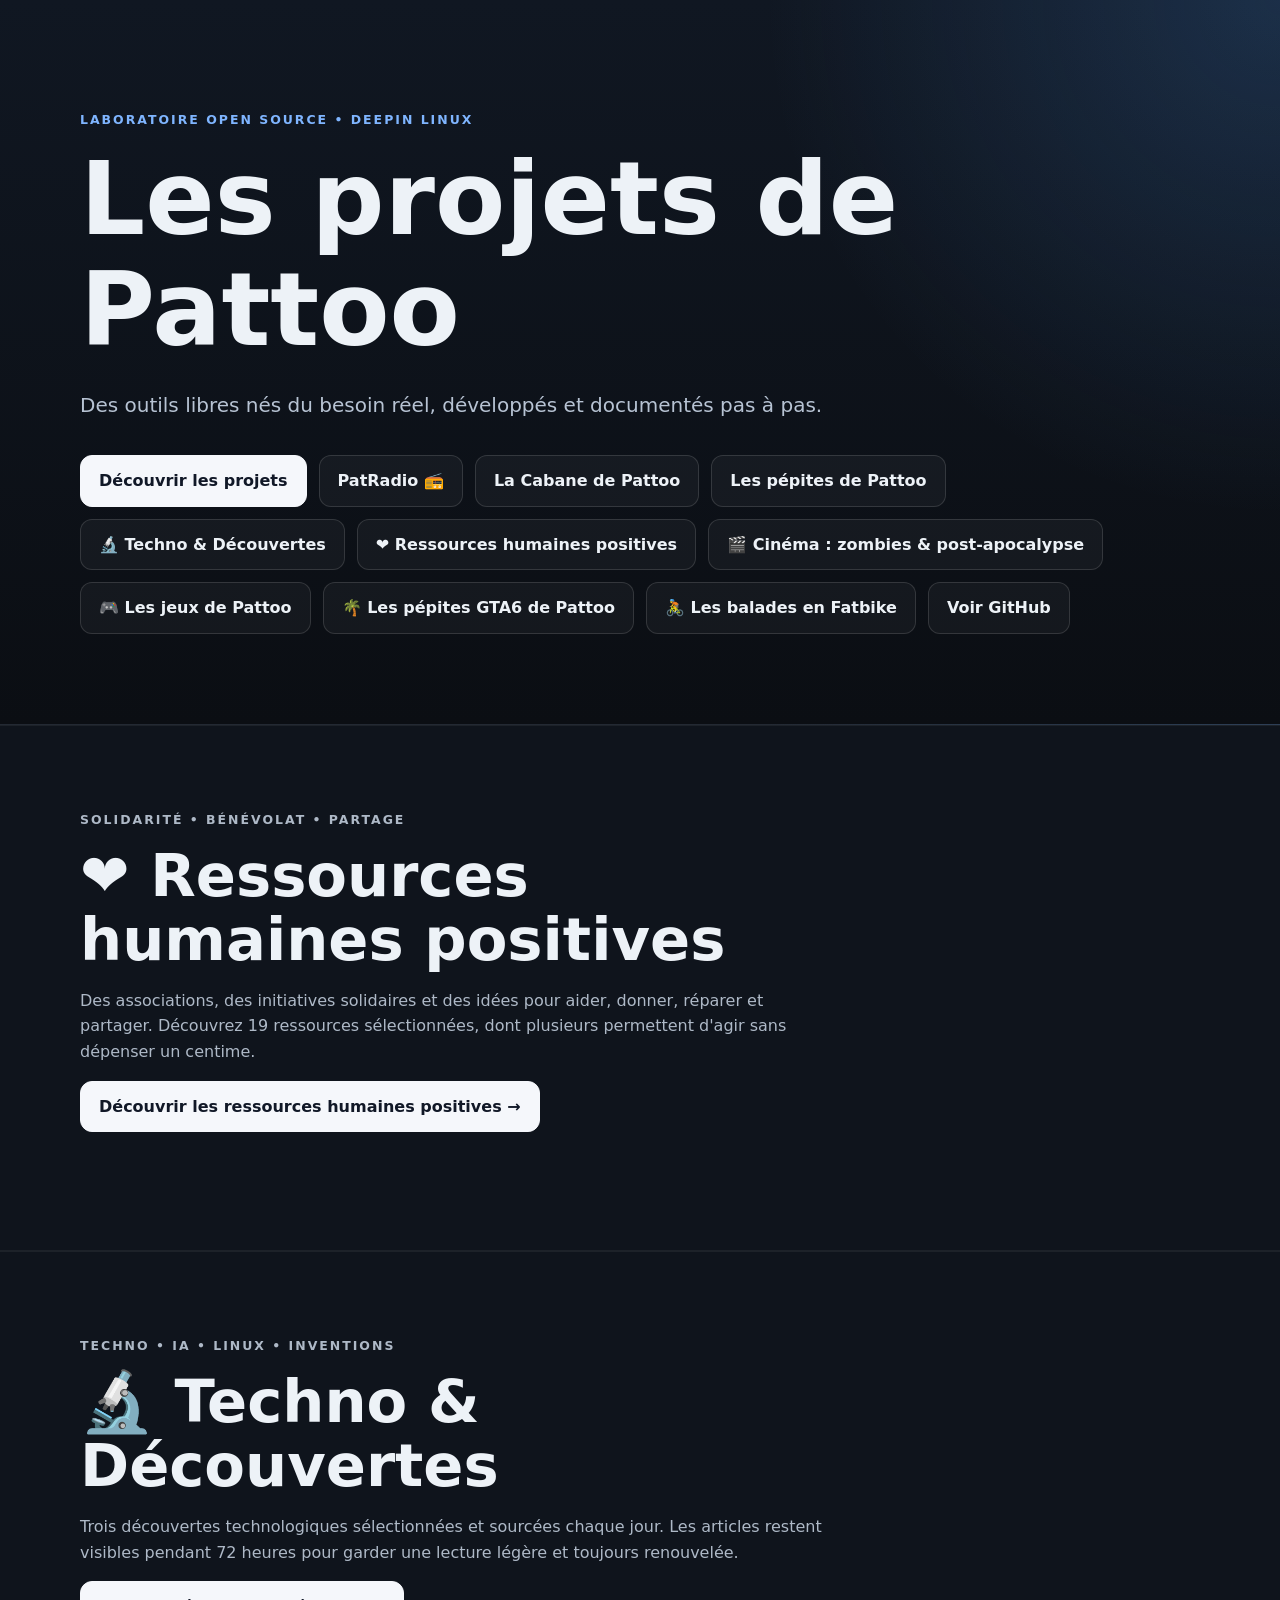
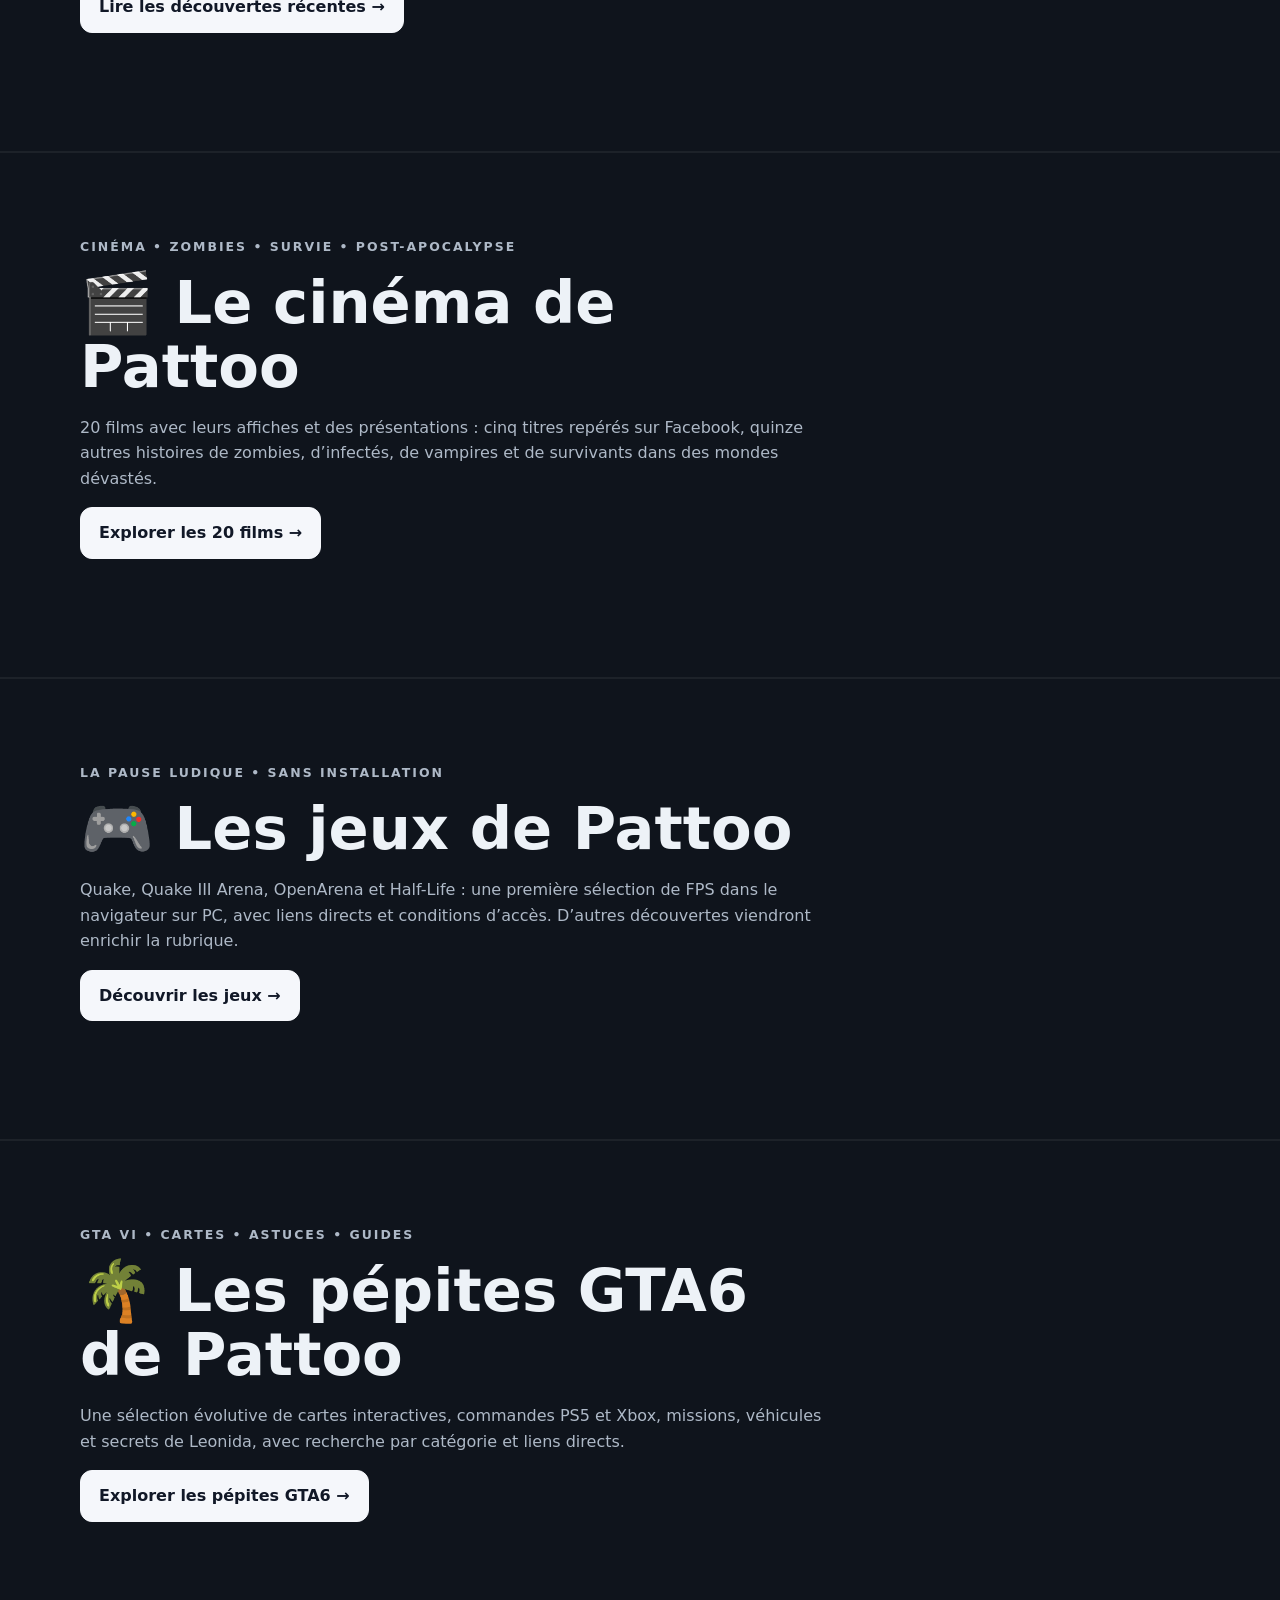
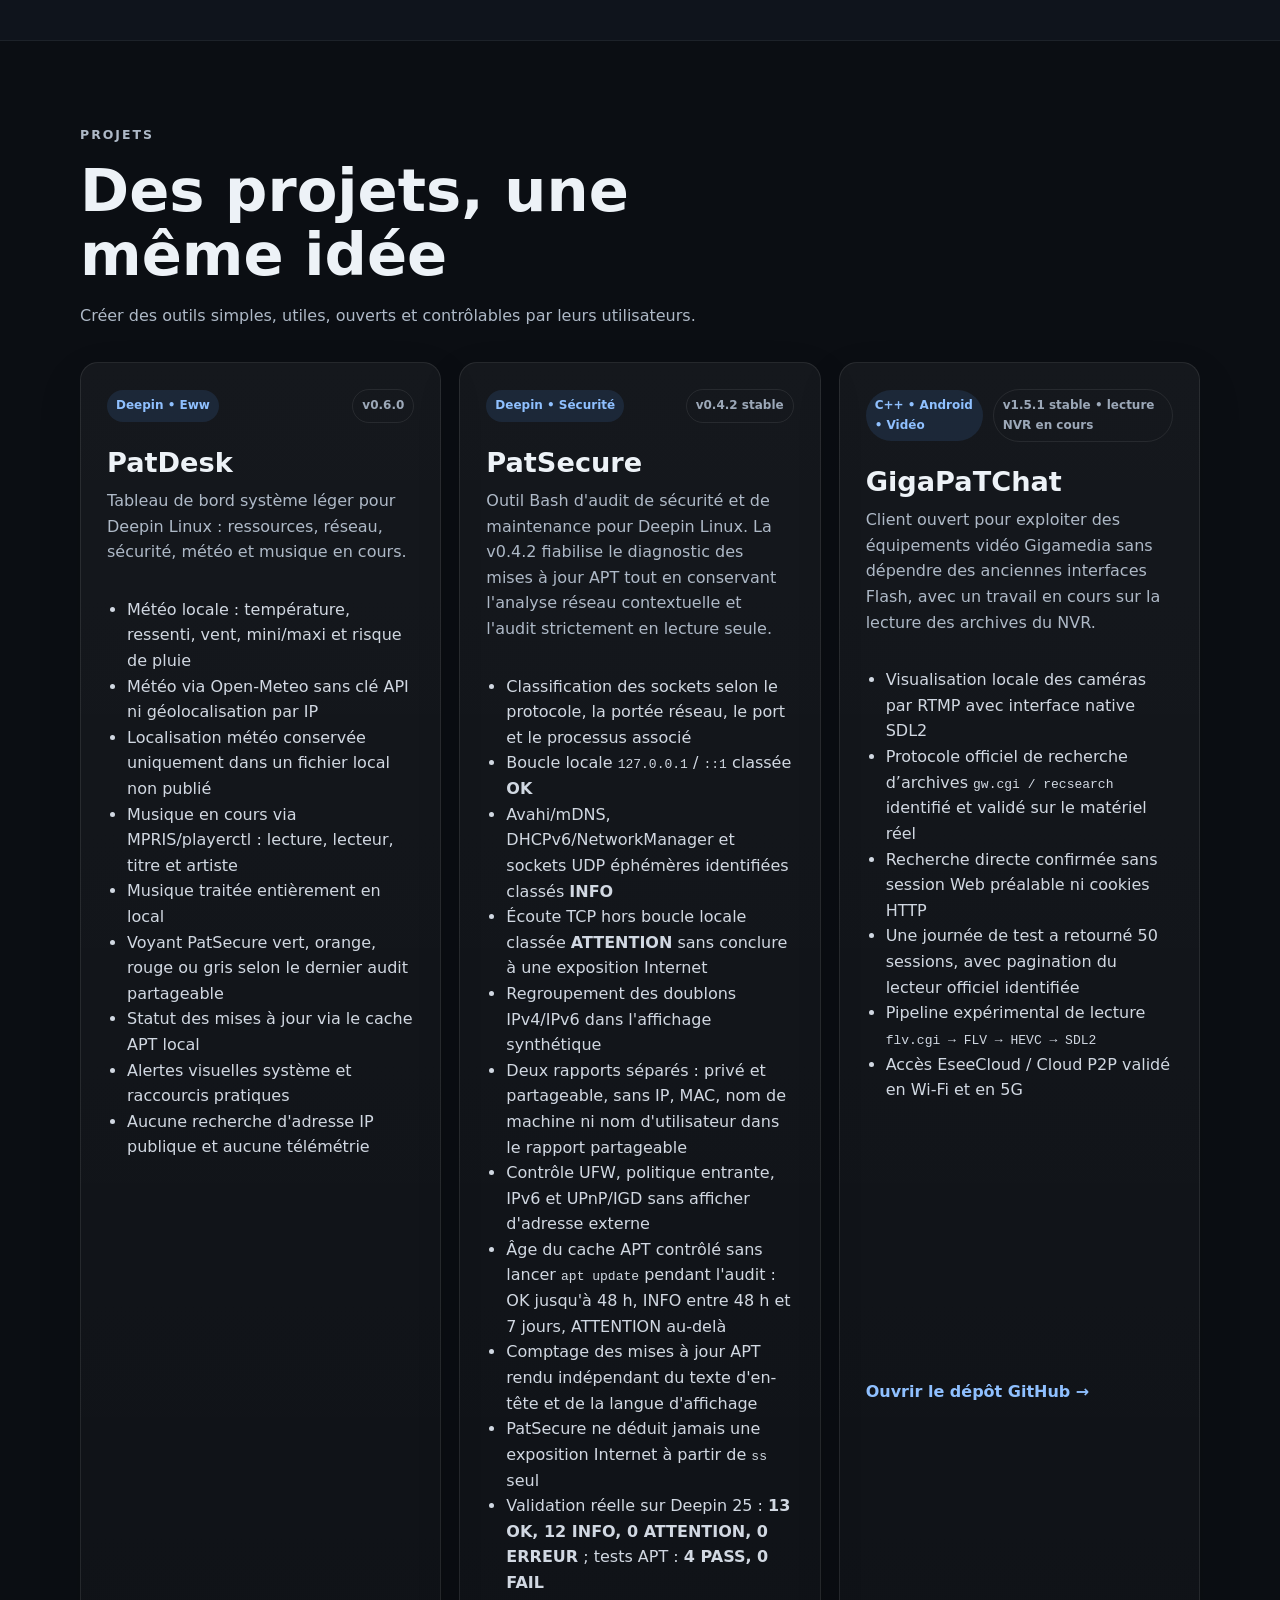
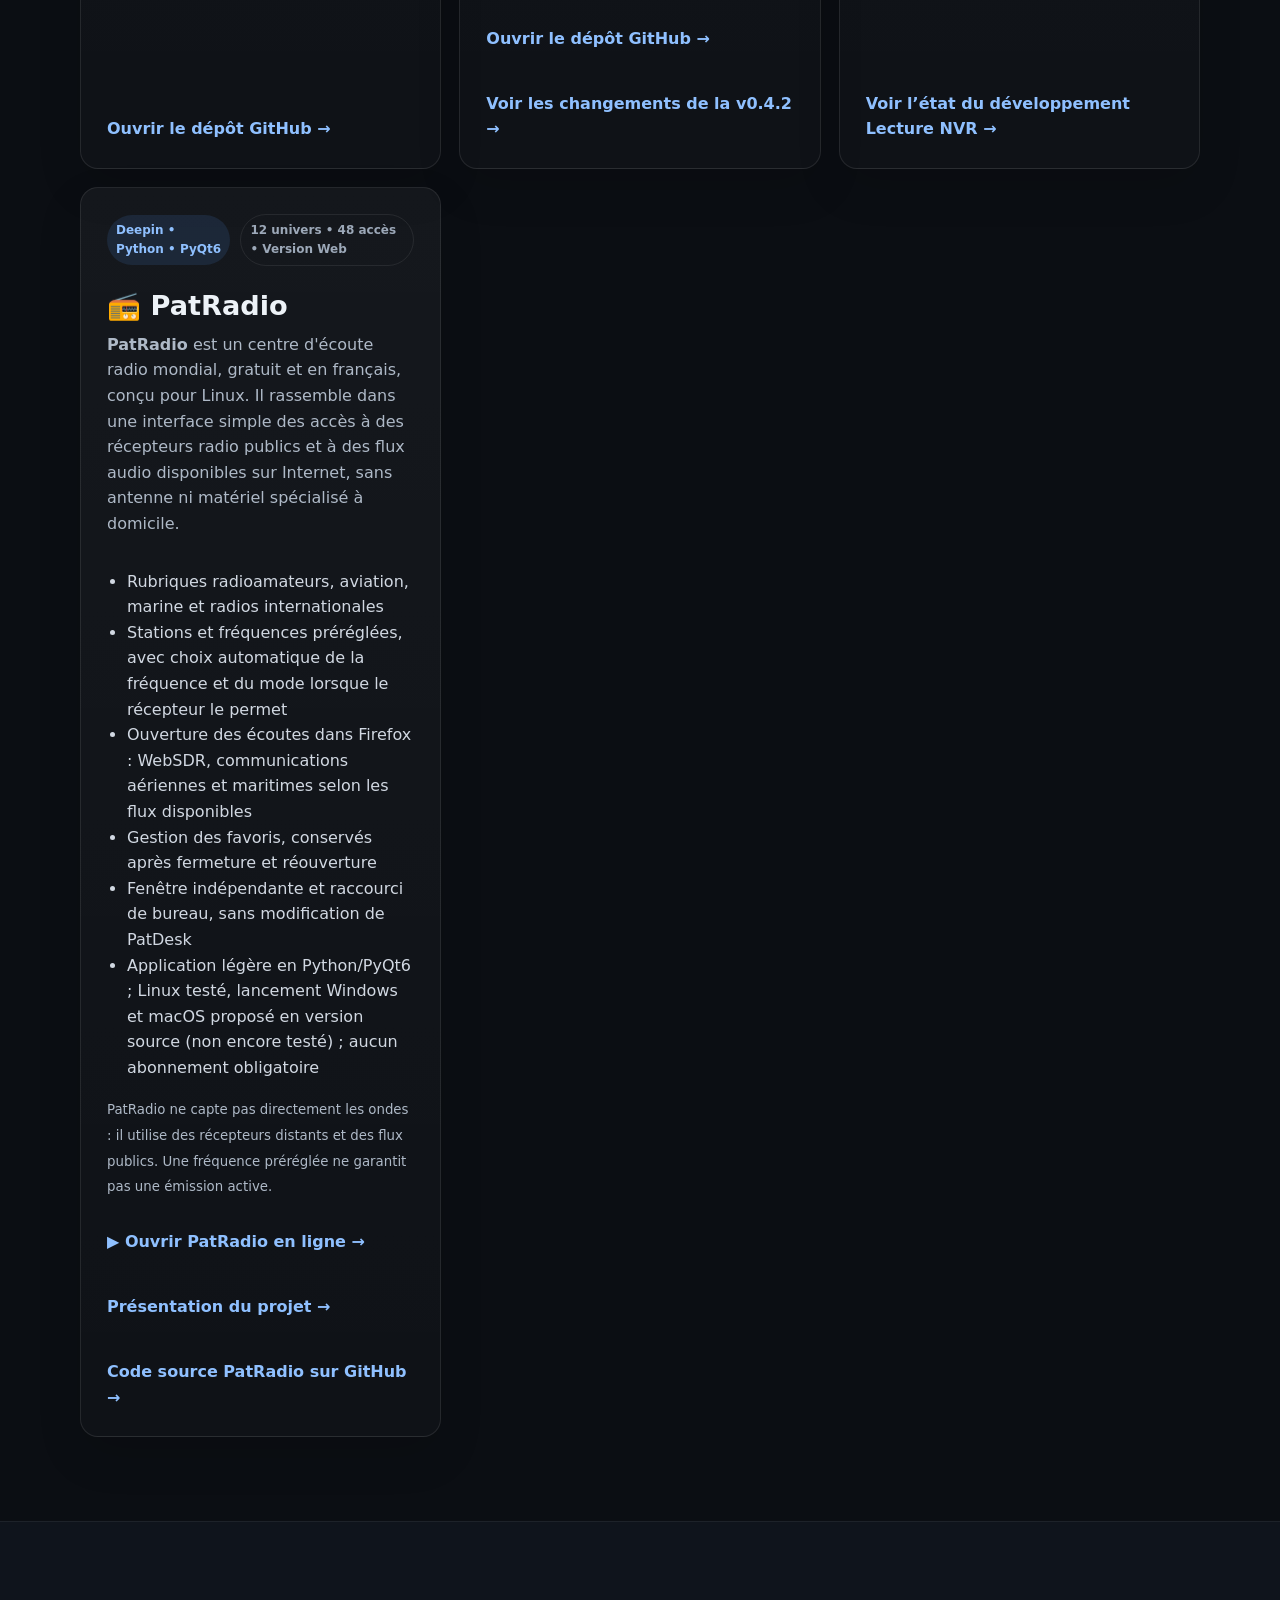
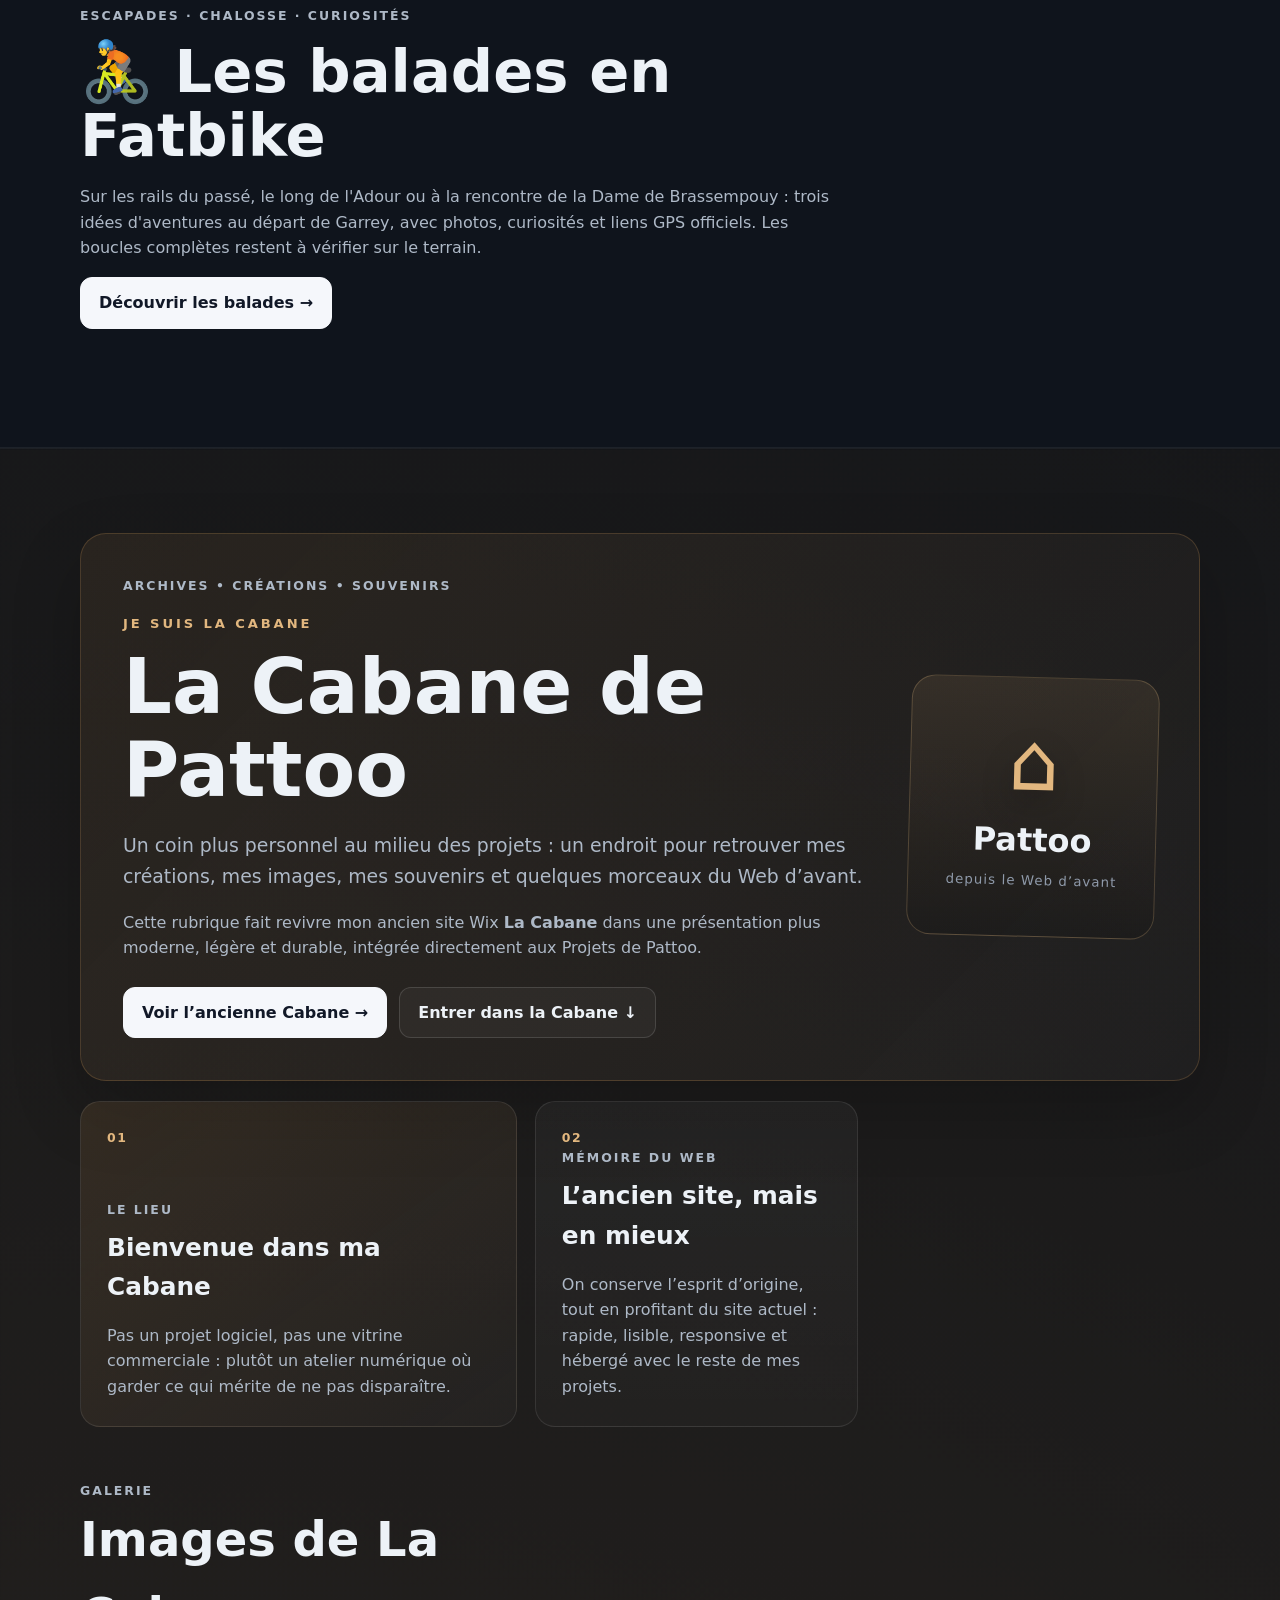
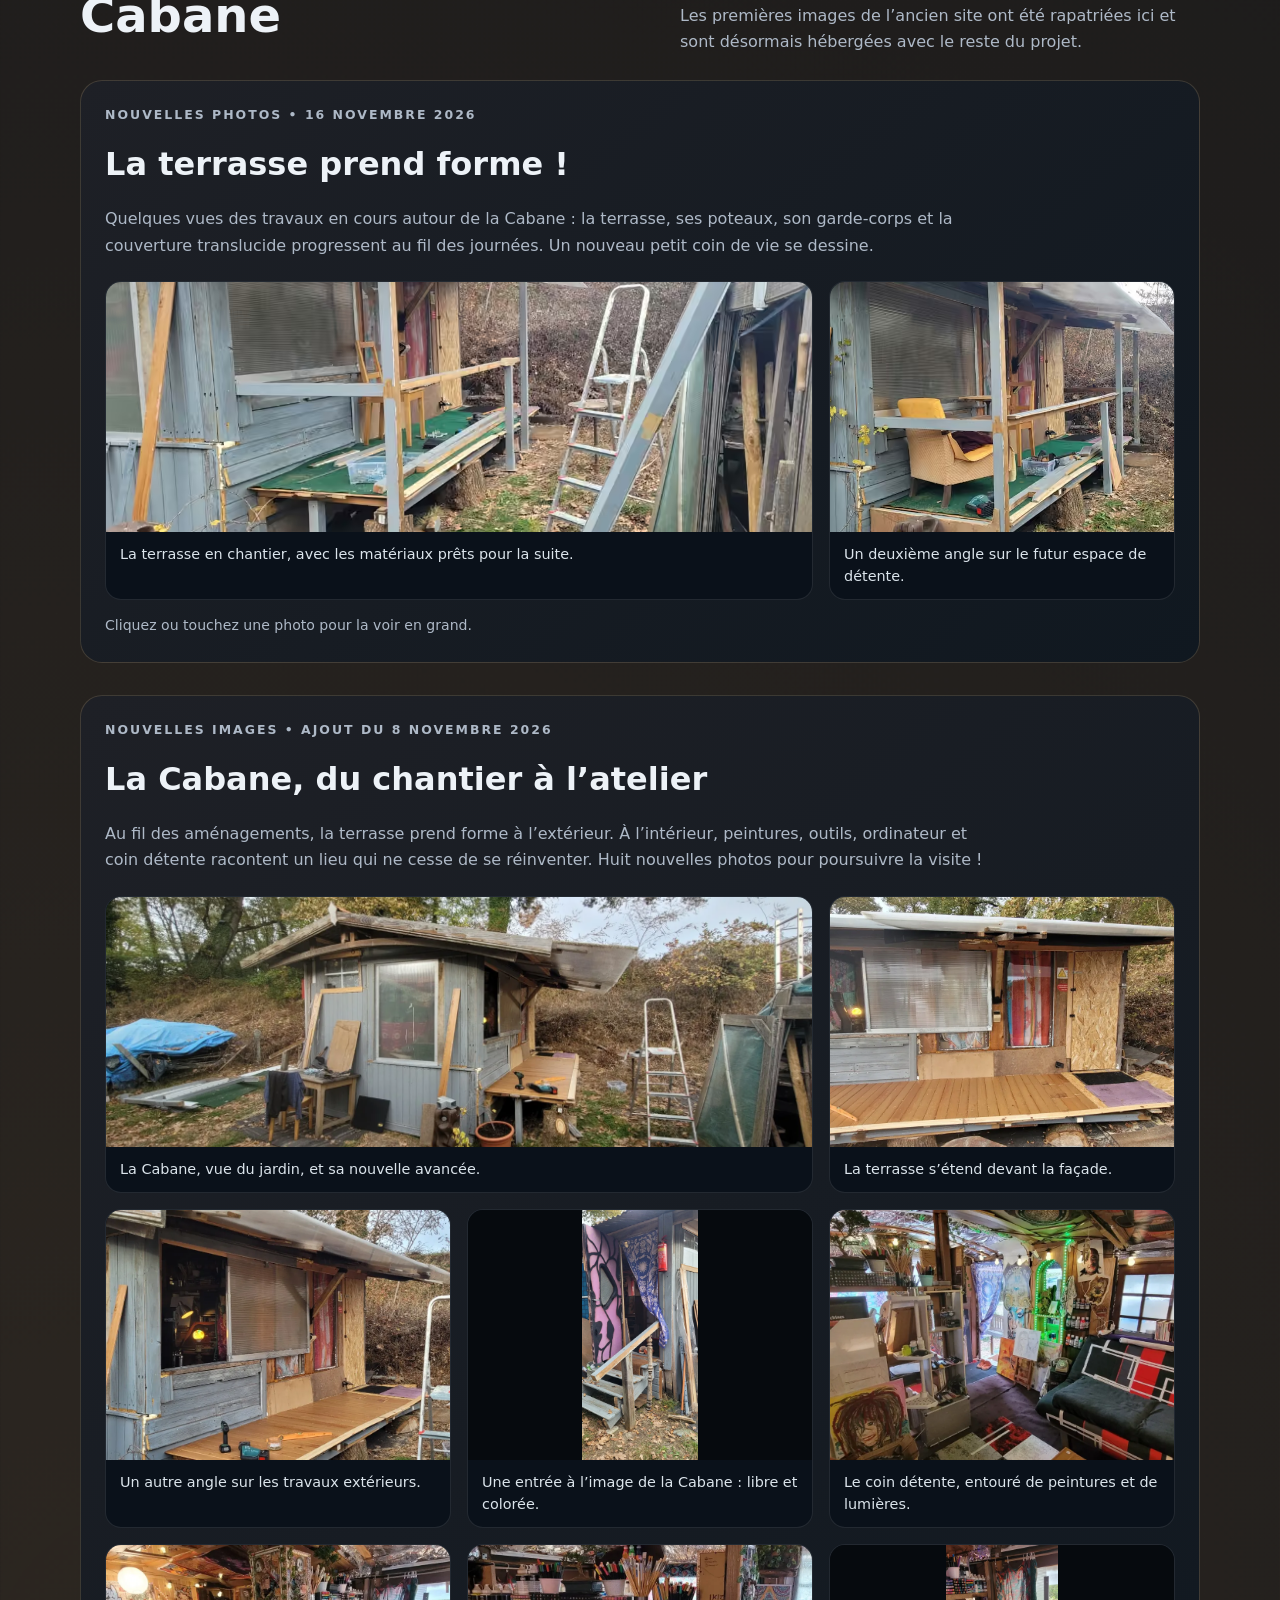
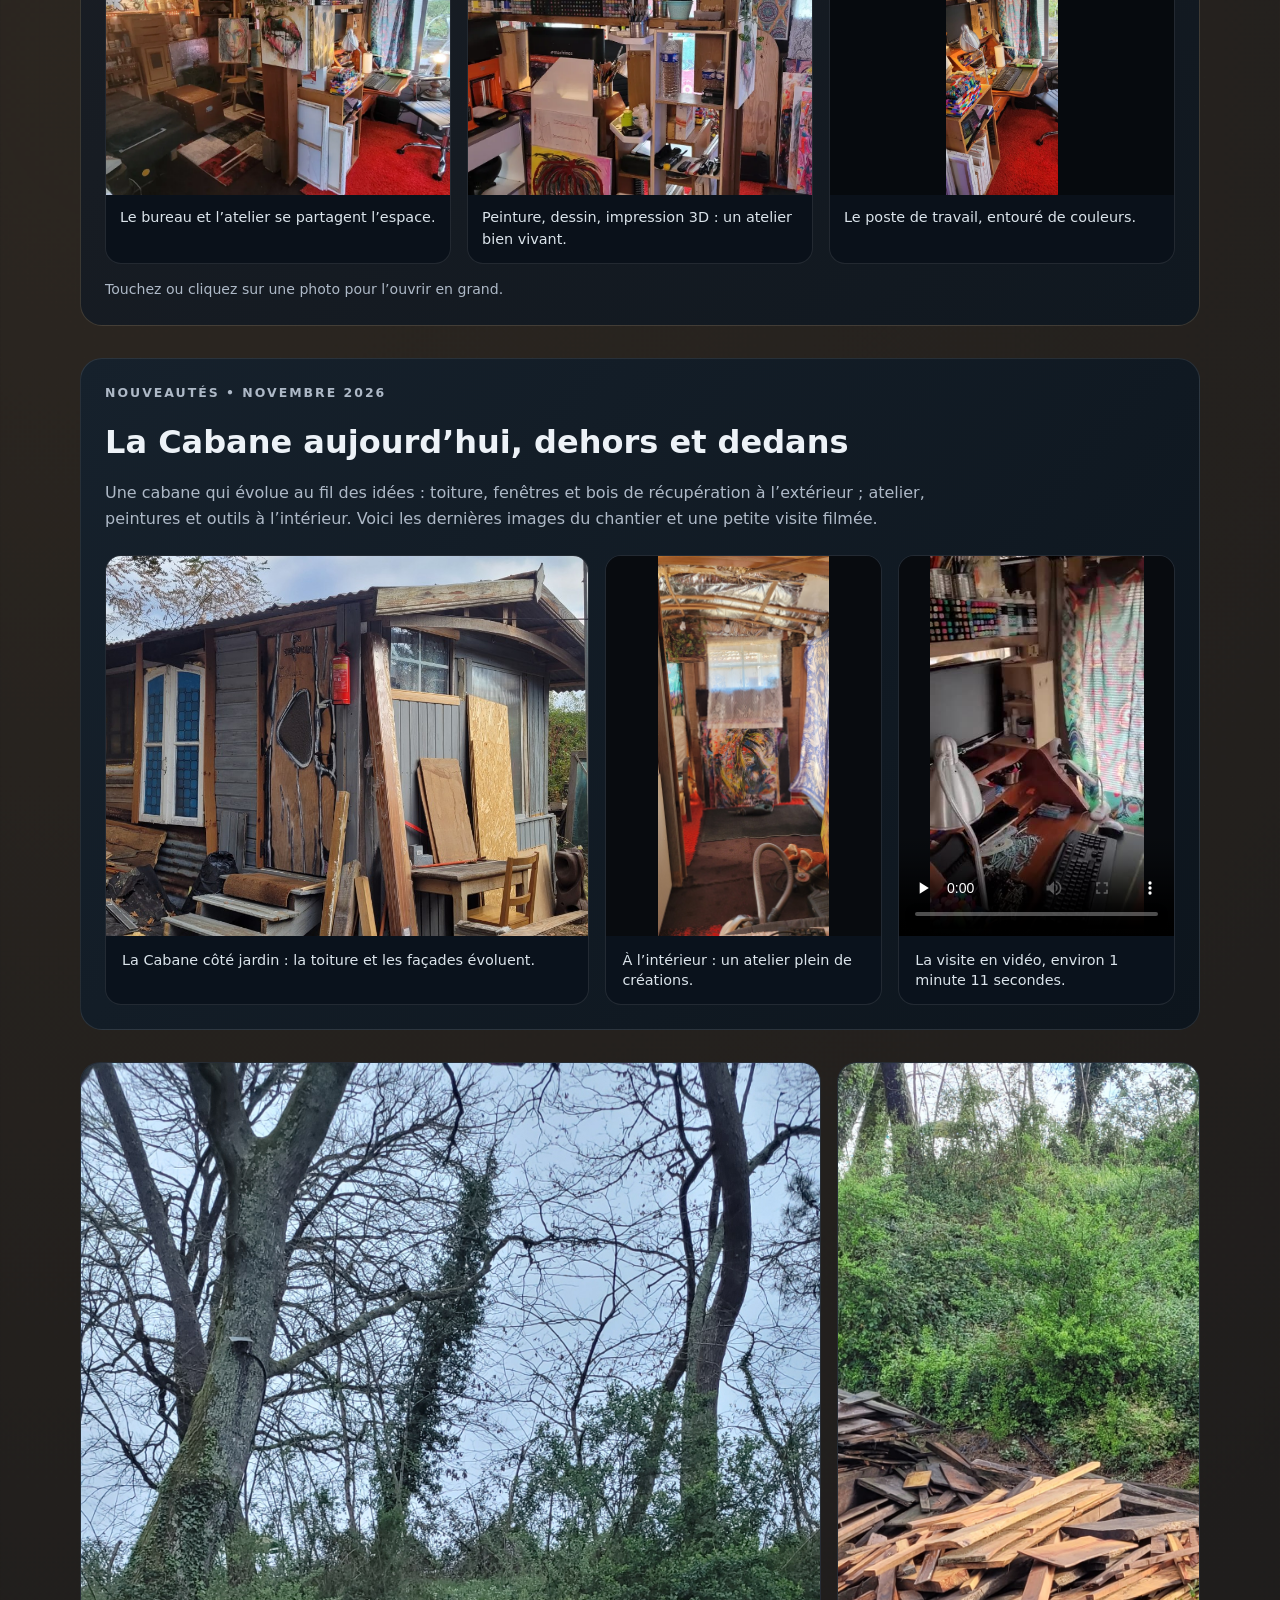
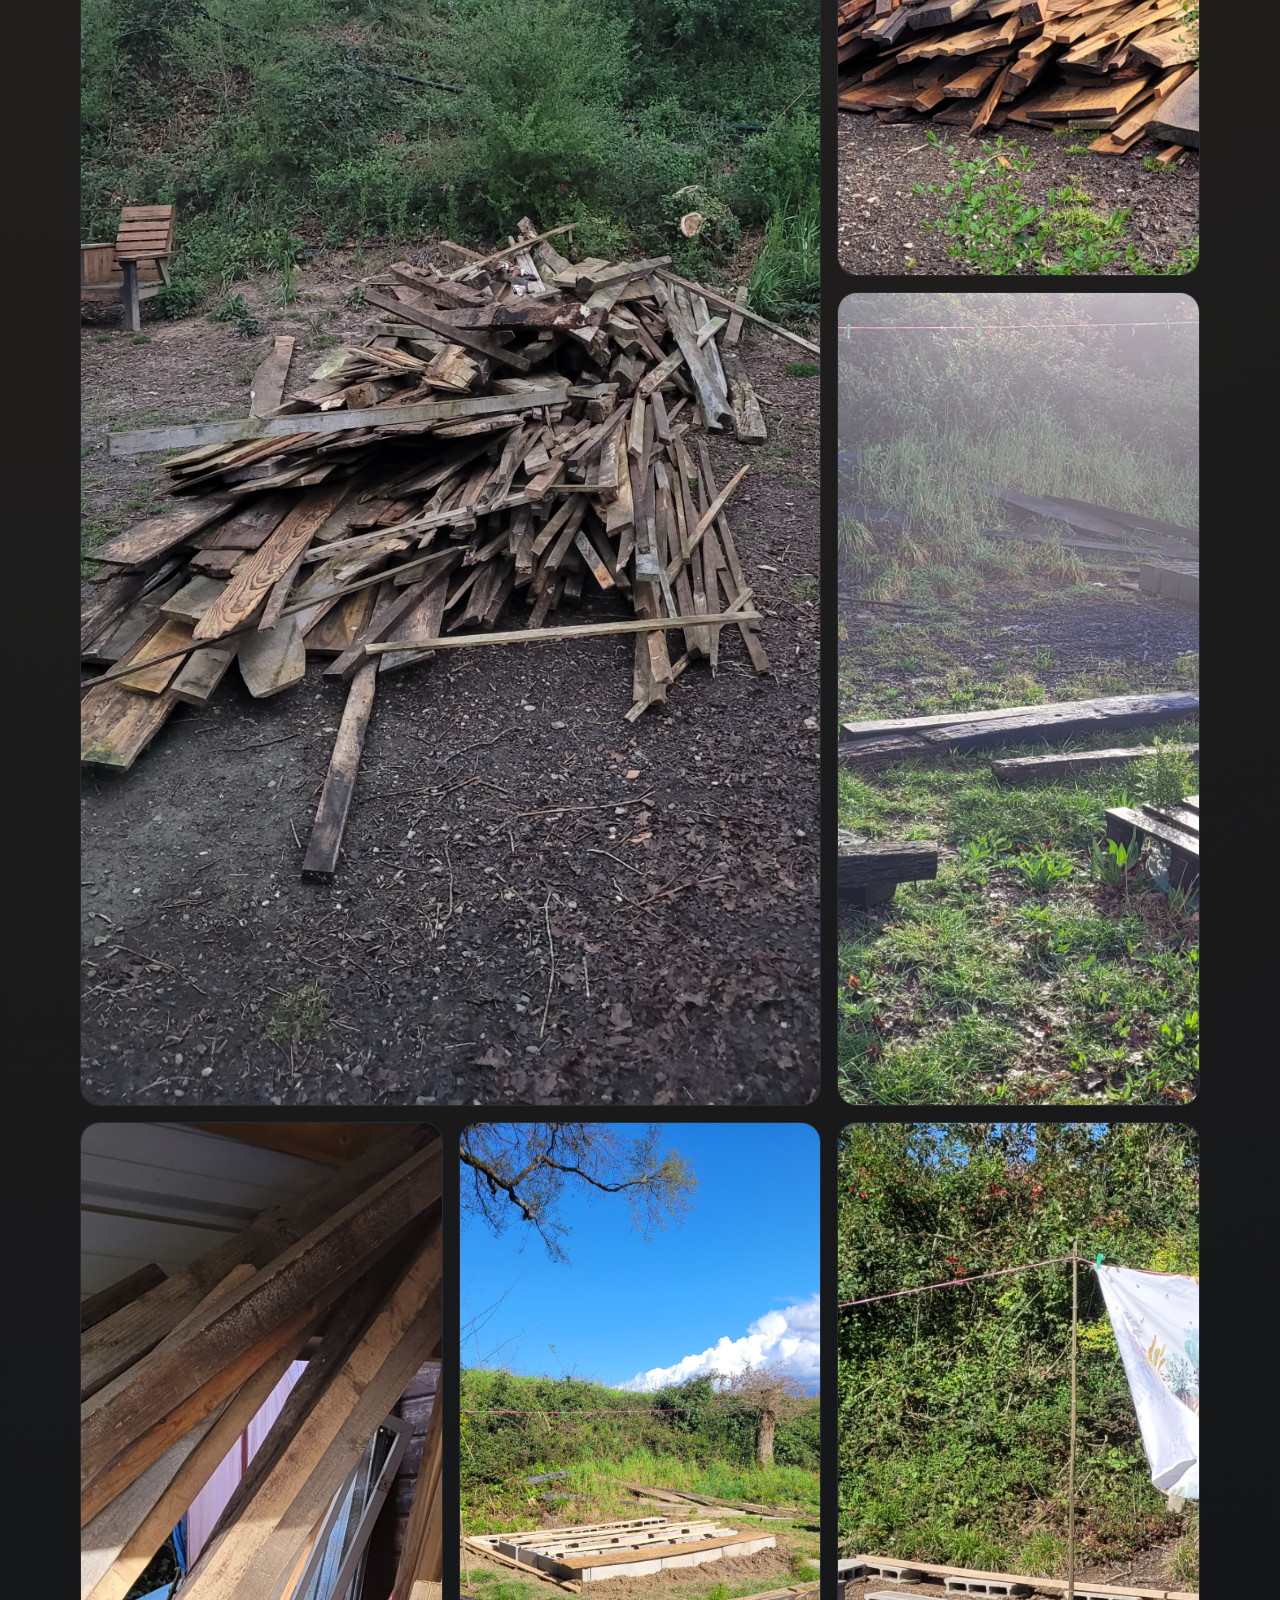
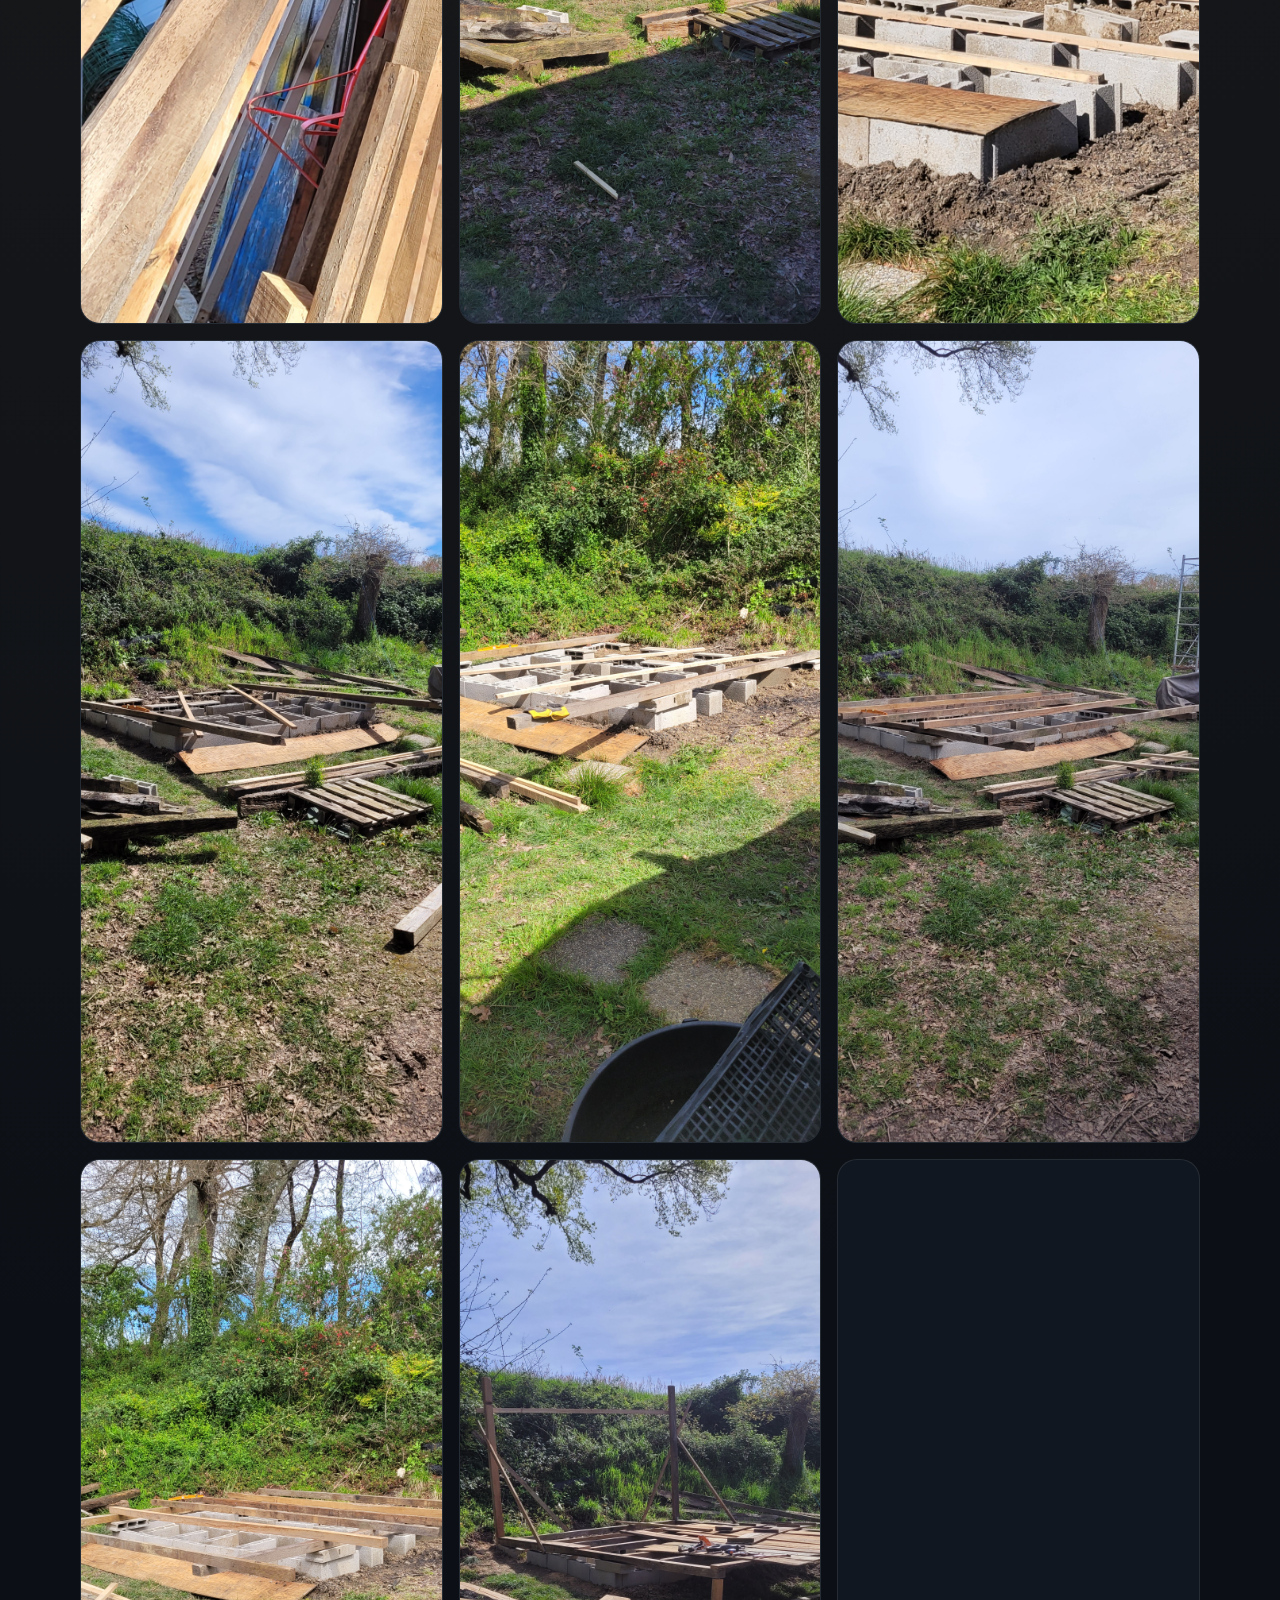
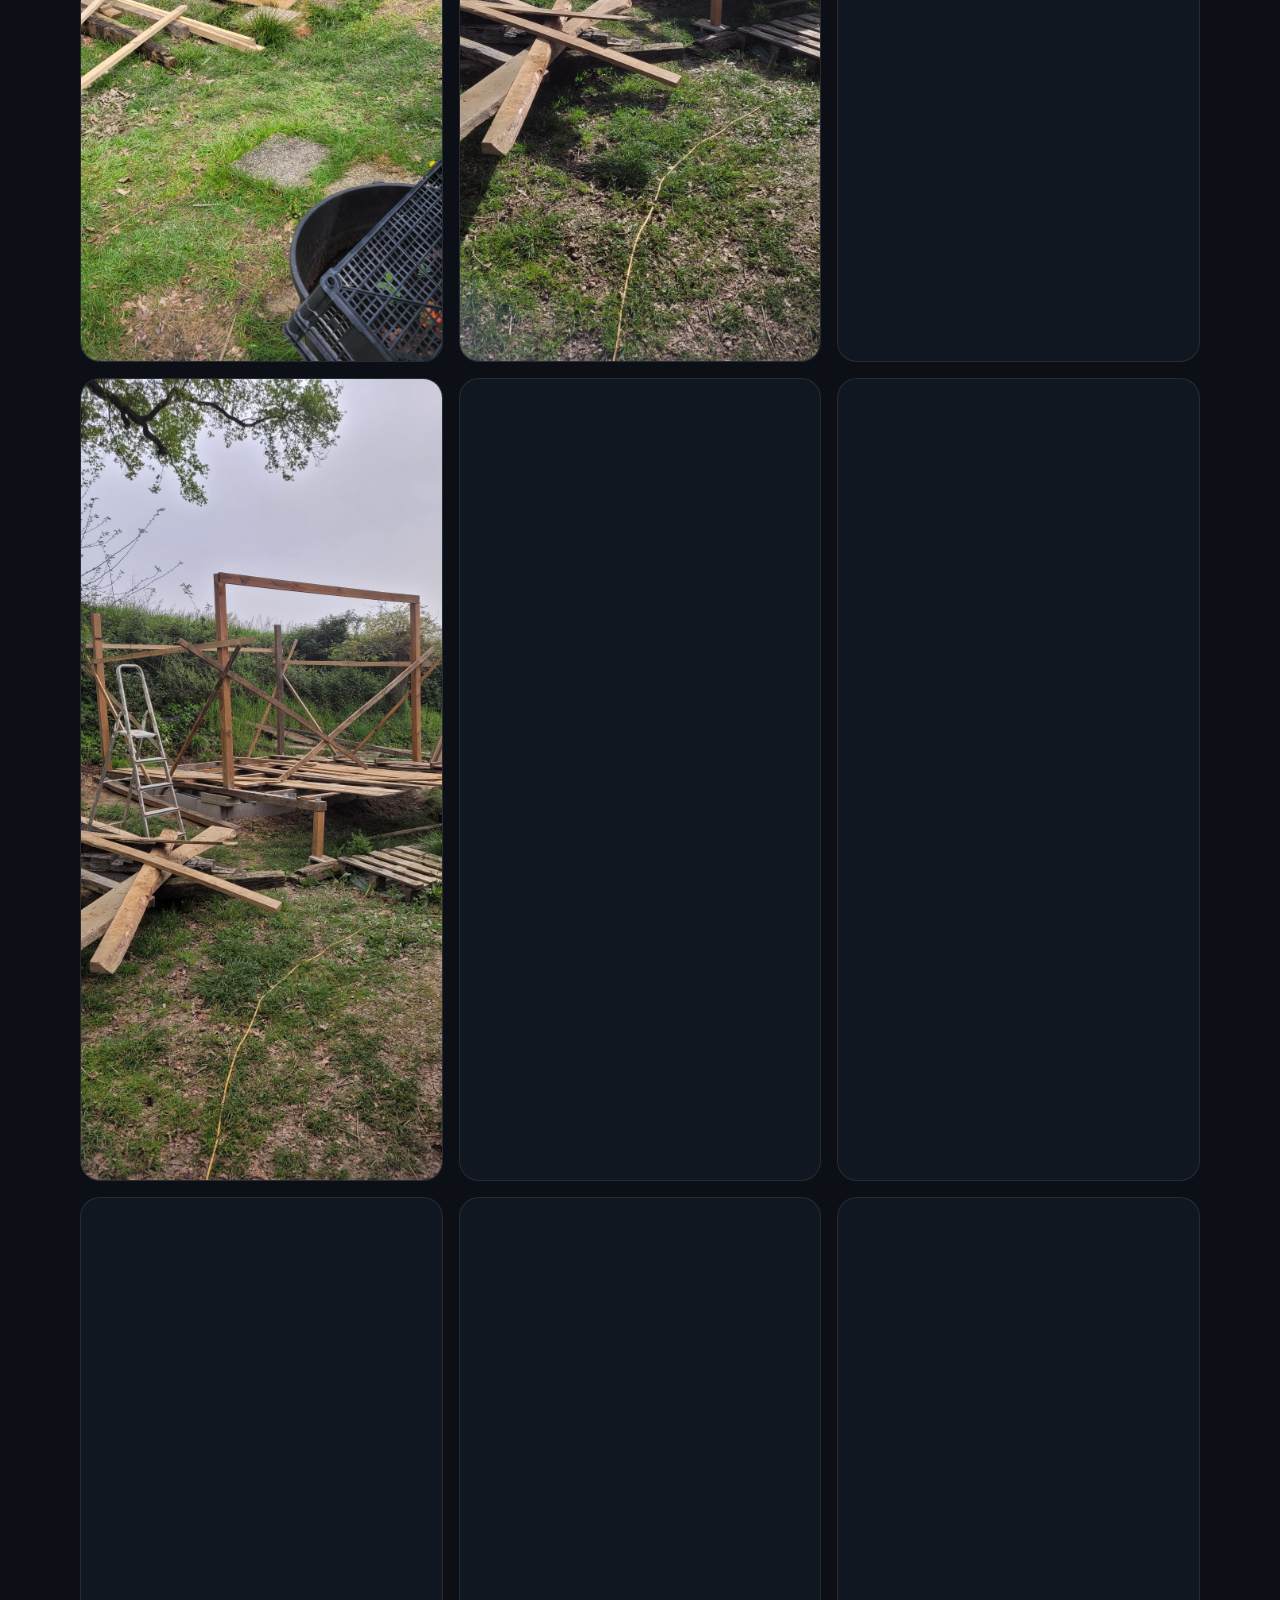
==== commit 9e7e0f9e: "Ajouter Les pépites GTA6 de Pattoo : annuaire, filtres et navigation" ====
--- a/index.html
+++ b/index.html
@@ -22,6 +22,7 @@
         <a class="button" href="positif.html">❤️ Ressources humaines positives</a>
         <a class="button" href="cinema.html">🎬 Cinéma : zombies & post-apocalypse</a>
         <a class="button" href="jeux.html">🎮 Les jeux de Pattoo</a>
+        <a class="button" href="pepites-gta6.html">🌴 Les pépites GTA6 de Pattoo</a>
         <a class="button" href="balades-fatbike.html">🚴 Les balades en Fatbike</a>
         <a class="button" href="https://github.com/PattooDev" rel="noreferrer">Voir GitHub</a>
       </div>
@@ -59,6 +60,8 @@
         </div>
       </div>
     </section>
+
+    <section class="section muted" id="pepites-gta6"><div class="wrap"><div class="section-head"><p class="eyebrow">GTA VI • CARTES • ASTUCES • GUIDES</p><h2>🌴 Les pépites GTA6 de Pattoo</h2><p>Une sélection évolutive de cartes interactives, commandes PS5 et Xbox, missions, véhicules et secrets de Leonida, avec recherche par catégorie et liens directs.</p><a class="button primary" href="pepites-gta6.html">Explorer les pépites GTA6 →</a></div></div></section>
 
     <section class="section" id="projets">
       <div class="wrap">
